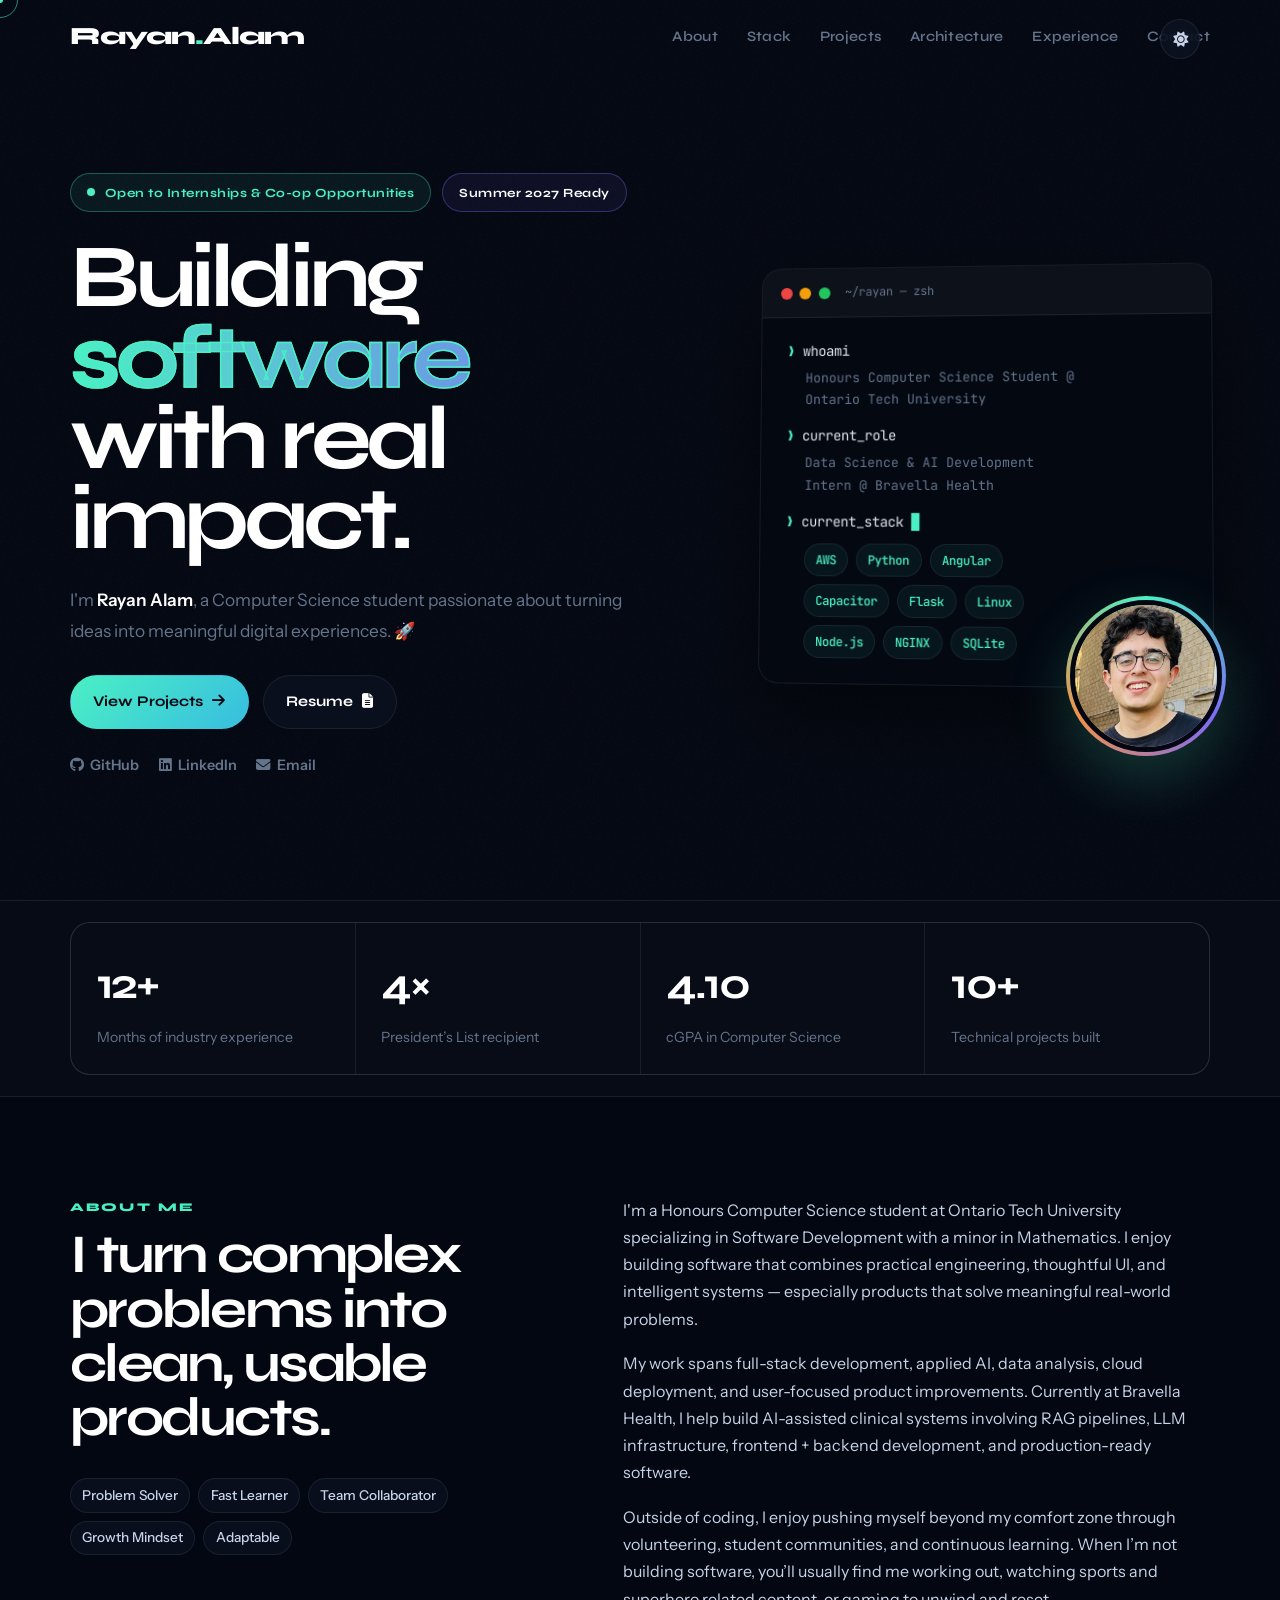
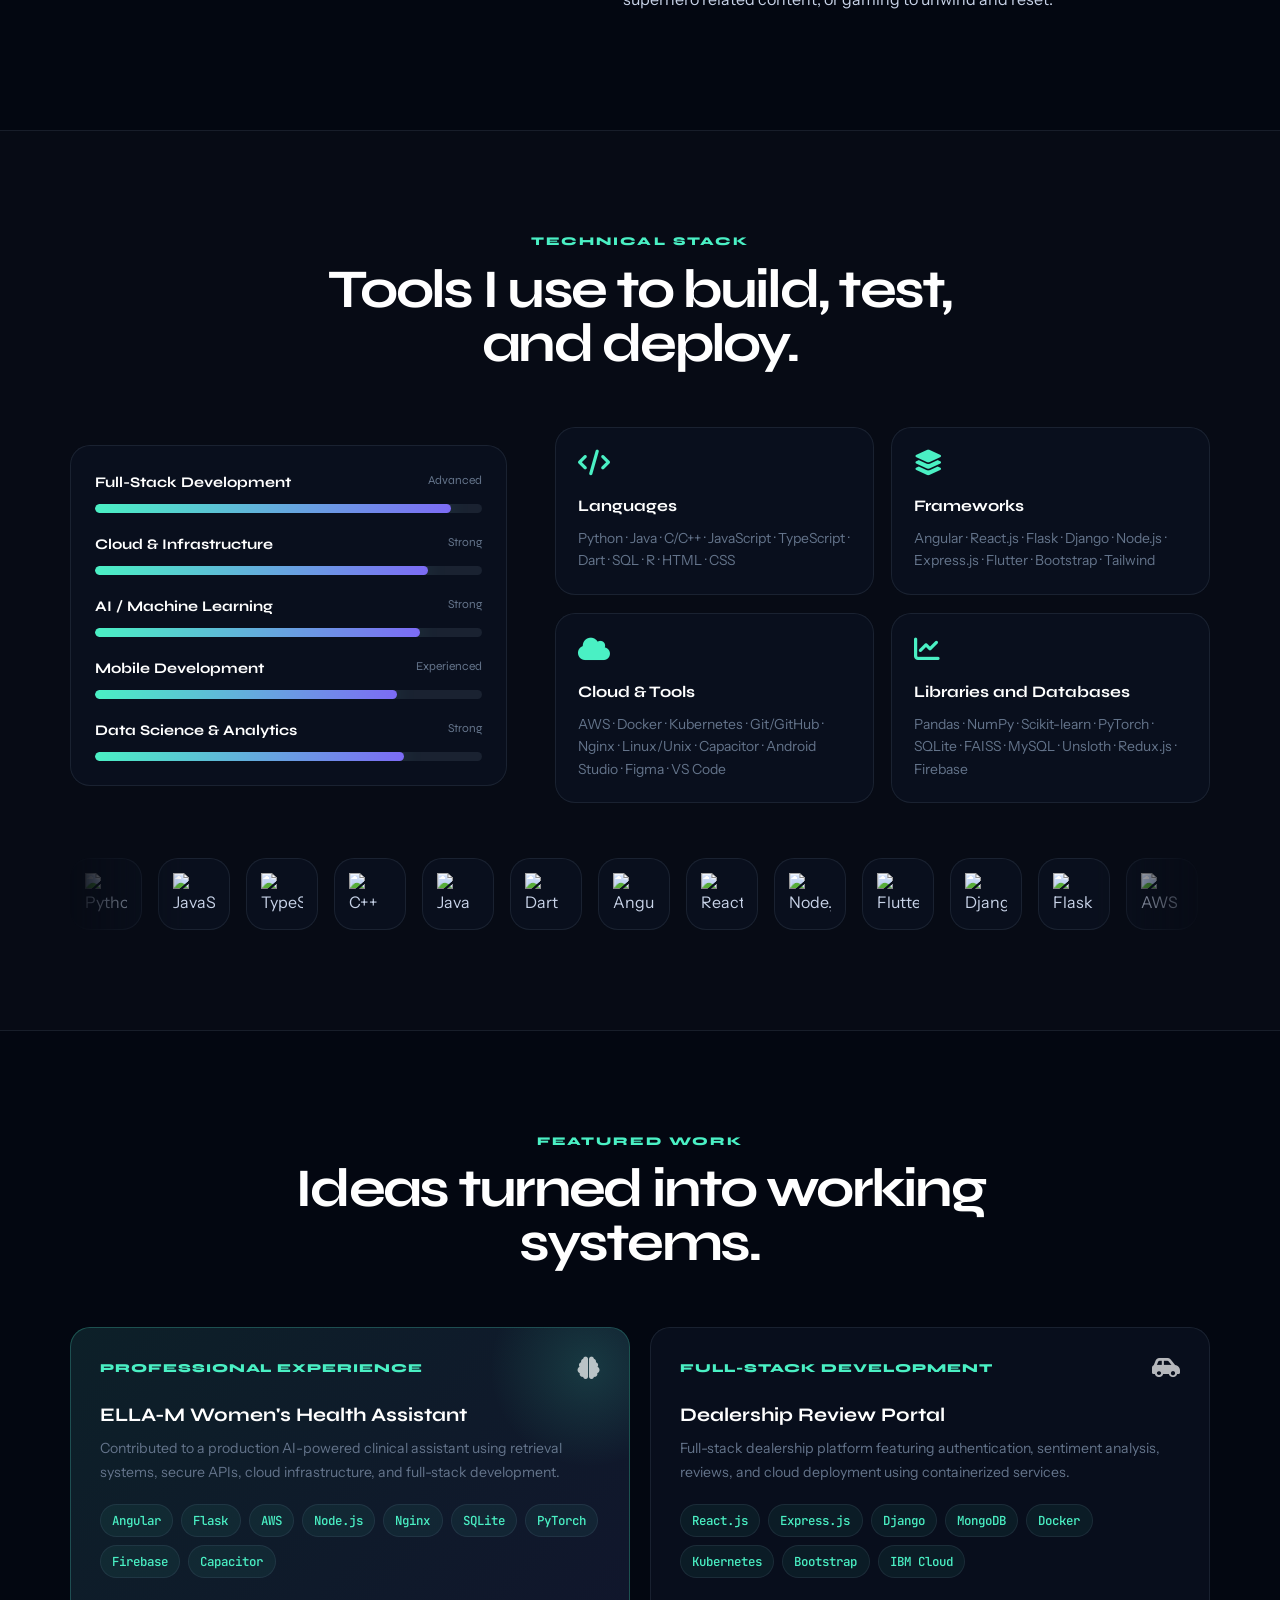
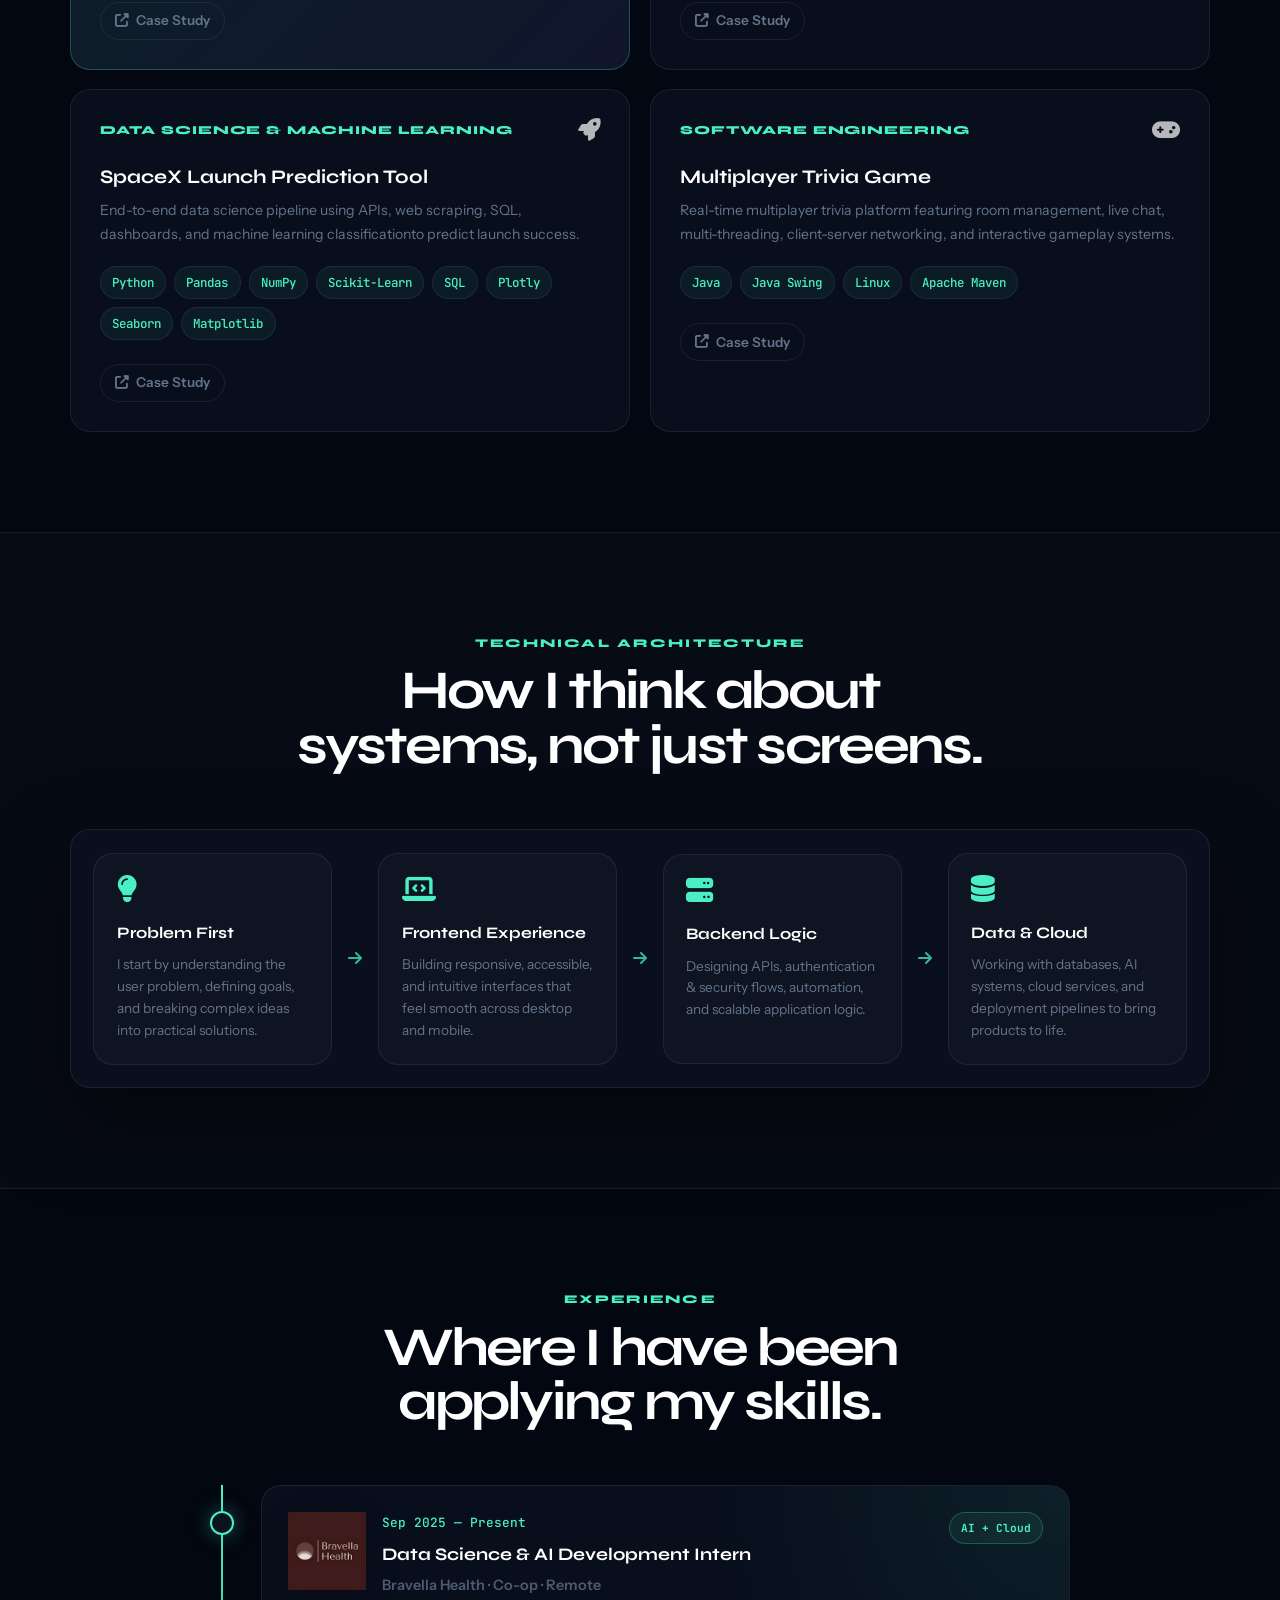
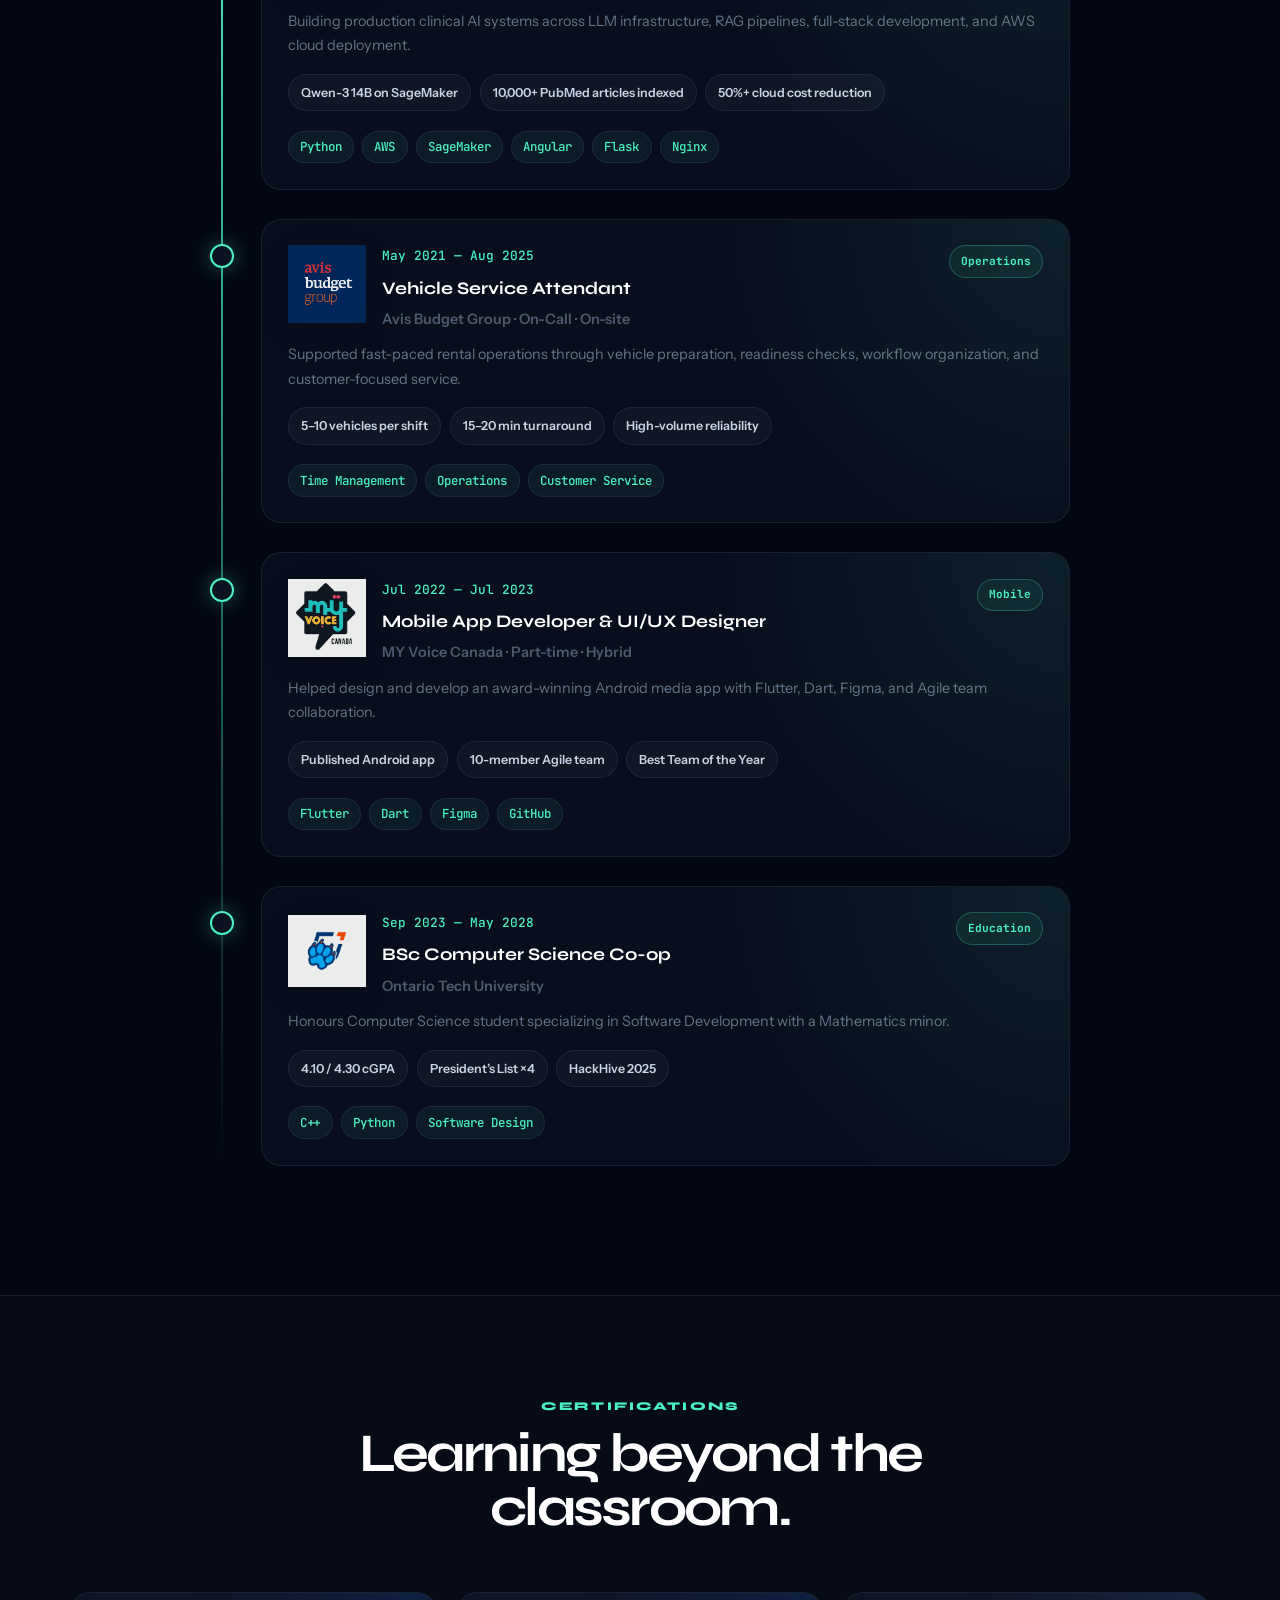
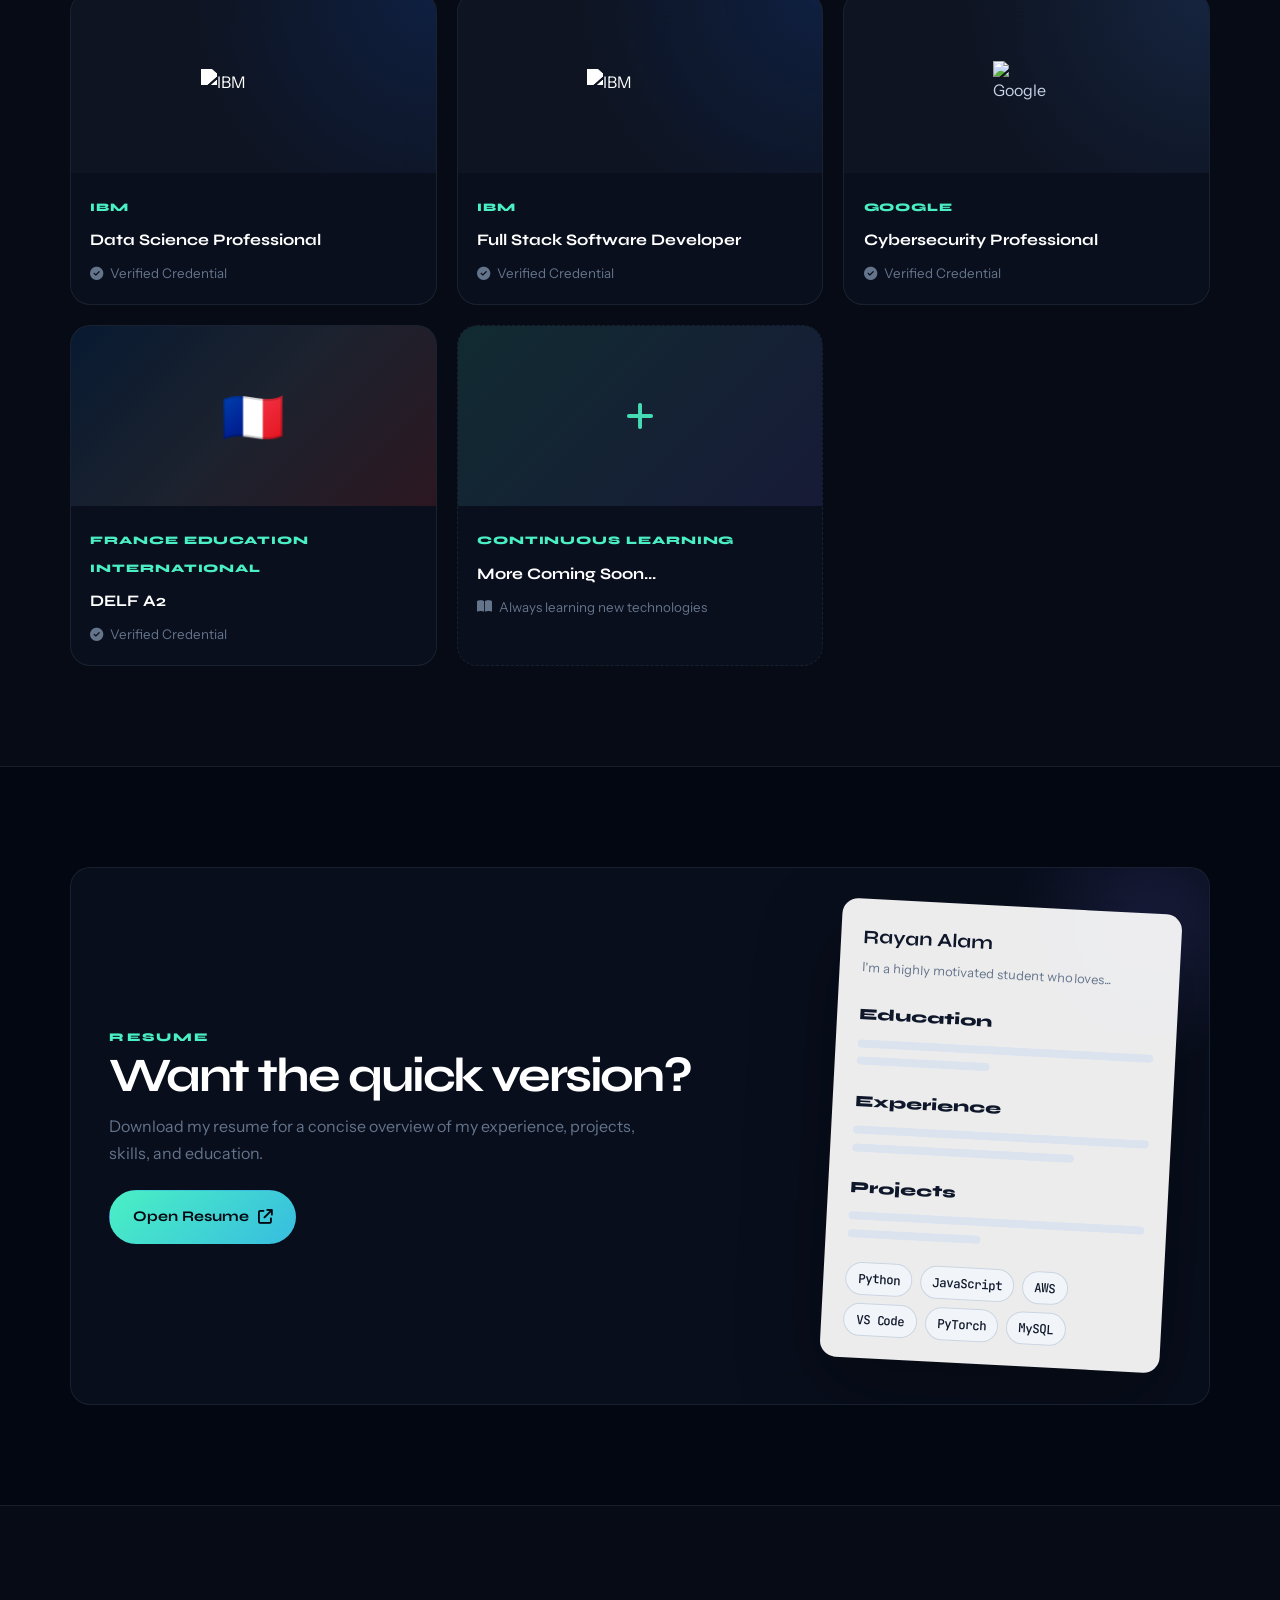
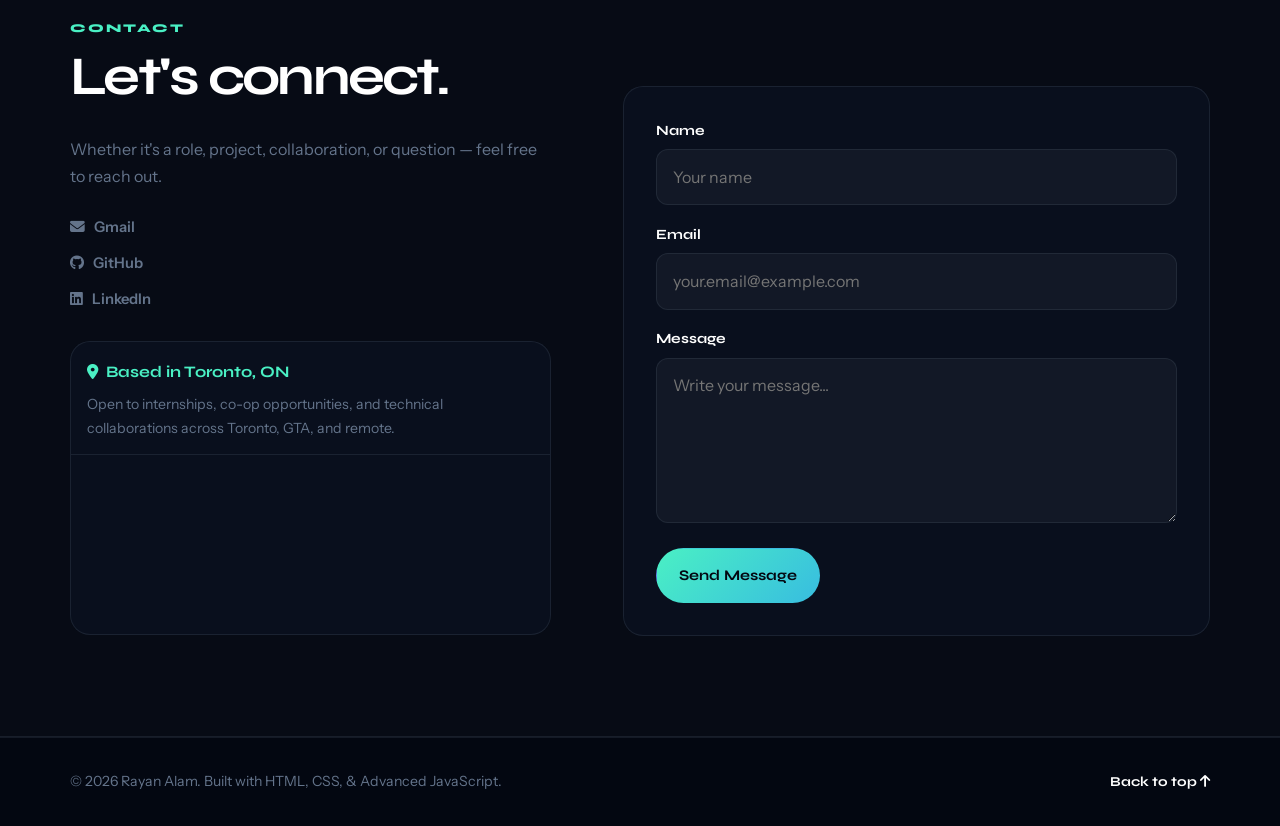
==== index.html @ f18af878 "Certification fix" ====
<!DOCTYPE html>
<html lang="en" data-theme="dark">
<head>
  <meta charset="UTF-8" />
  <meta name="viewport" content="width=device-width, initial-scale=1.0" />

  <title>Rayan Alam | Portfolio</title>

  <meta name="description" content="Rayan Alam is a Computer Science student and AI/Data Science intern building full-stack software, applied AI systems, and cloud-based products." />

  <link rel="icon" type="image/png" href="https://img.icons8.com/color/96/source-code.png">

  <link rel="preconnect" href="https://fonts.googleapis.com">
  <link rel="preconnect" href="https://fonts.gstatic.com" crossorigin>

  <link href="https://fonts.googleapis.com/css2?family=Syne:wght@400;600;700;800&family=JetBrains+Mono:wght@400;500;700&family=Instrument+Sans:wght@400;500;600&display=swap" rel="stylesheet">
  <link rel="stylesheet"
href="https://cdn.jsdelivr.net/gh/devicons/devicon@latest/devicon.min.css">

  <link rel="stylesheet" href="https://cdnjs.cloudflare.com/ajax/libs/font-awesome/6.5.0/css/all.min.css"/>
  <link rel="stylesheet" href="styles.css" />
</head>

<body>

  <div id="loader">
    <div class="loader-logo">Rayan<span>.</span>Alam</div>
  </div>

  <div id="scroll-progress"></div>

  <div class="cursor-dot" id="cursorDot"></div>
  <div class="cursor-ring" id="cursorRing"></div>

  <canvas id="bg-canvas"></canvas>
  <div class="noise-overlay"></div>

  <button class="theme-toggle" id="themeToggle" aria-label="Toggle theme">
    <i class="fa-solid fa-sun" id="themeIcon"></i>
  </button>

  <nav class="navbar" id="navbar">
    <div class="container nav-container">
      <a href="https://rayan-alam-uoit.github.io/" class="logo">Rayan<span>.</span>Alam</a>

      <ul class="nav-links" id="navLinks">
        <li><a href="#about" class="nav-link">About</a></li>
        <li><a href="#skills" class="nav-link">Stack</a></li>
        <li><a href="#projects" class="nav-link">Projects</a></li>
        <li><a href="#architecture" class="nav-link">Architecture</a></li>
        <li><a href="#experience" class="nav-link">Experience</a></li>
        <li><a href="#contact" class="nav-link">Contact</a></li>
      </ul>

      <button class="hamburger" id="hamburger" aria-label="Open menu">
        <span></span>
        <span></span>
        <span></span>
      </button>
    </div>
  </nav>

  <header class="hero" id="hero">
    <div class="container hero-grid">

      <div class="hero-content" data-reveal>
        <div class="availability-row">
          <div class="status-pill">
            <span class="pulse-dot"></span>
            Open to Internships & Co-op Opportunities
          </div>

          <div class="availability-pill">
            Summer 2027 Ready
          </div>
        </div>

        <h1 class="hero-headline">
  <span class="line">Building </span>
  <span class="line accent-line">software</span>
  <span class="line">with real impact.</span>
</h1>

        <p class="hero-sub">
          I'm <strong>Rayan Alam</strong>, a Computer Science student passionate about turning ideas into meaningful digital experiences. 🚀
        </p>

        <div class="hero-actions">
          <a href="#projects" class="btn btn-primary magnetic" data-magnetic>
            View Projects <i class="fa-solid fa-arrow-right"></i>
          </a>

          <a href="files\Rayan Alam Resume.pdf" target="_blank" class="btn btn-secondary magnetic" data-magnetic>
            Resume <i class="fa-solid fa-file-lines"></i>
          </a>
        </div>

        <div class="hero-socials">
          <a href="https://github.com/Rayan-Alam-UOIT" target="_blank" rel="noopener">
            <i class="fa-brands fa-github"></i> GitHub
          </a>

          <a href="https://www.linkedin.com/in/rayan-alam/" target="_blank" rel="noopener">
            <i class="fa-brands fa-linkedin"></i> LinkedIn
          </a>

          <a href="mailto:alamrayan103@gmail.com">
            <i class="fa-solid fa-envelope"></i> Email
          </a>
        </div>
      </div>

      <div class="hero-card" data-reveal data-reveal-delay="200">
        <div class="terminal-card">
          <div class="terminal-header">
            <span></span>
            <span></span>
            <span></span>
            <span class="terminal-title">~/rayan — zsh</span>
          </div>

          <div class="terminal-body">
            <div class="terminal-line">
              <span class="prompt">❯</span>
              <span class="cmd">whoami</span>
            </div>

            <p class="terminal-output">Honours Computer Science Student @ Ontario Tech University</p>

            <div class="terminal-line">
              <span class="prompt">❯</span>
              <span class="cmd">current_role</span>
            </div>

            <p class="terminal-output">Data Science & AI Development Intern @ Bravella Health</p>

            <div class="terminal-line">
              <span class="prompt">❯</span>
              <span class="cmd typed-target"></span>
              <span class="cursor-blink">█</span>
            </div>

            <div class="stack-pills" id="stackPills">
               <span>AWS</span>
              <span>Python</span>
              <span>Angular</span>
              <span>Capacitor</span>
              <span>Flask</span>
              <span>Linux</span>
               <span>Node.js</span>
              <span>NGINX</span>
              <span>SQLite</span>
            </div>
          </div>
        </div>

        <div class="profile-orbit">
          <img src="images/Rayan.jpeg" alt="Rayan Alam" />
        </div>
      </div>

    </div>
  </header>

  <section class="impact-strip" data-reveal>
    <div class="container impact-grid">

      <div class="impact-card">
      <h3>12+</h3>
      <p>Months of industry experience</p>
    </div>

       <div class="impact-card">
      <h3>4×</h3>
      <p>President’s List recipient</p>
    </div>

    <div class="impact-card">
      <h3>4.10</h3>
      <p>cGPA in Computer Science</p>
    </div>

    <div class="impact-card">
      <h3>10+</h3>
      <p>Technical projects built</p>
    </div>
    </div>
  </section>

  <section id="about" class="section">
    <div class="container two-column">
      <div data-reveal>
        <p class="eyebrow">About Me</p>

        <h2 class="section-title left">
          I turn complex problems into clean, usable products.
        </h2>

        <div class="about-tags">
  <span>Problem Solver</span>
  <span>Fast Learner</span>
  <span>Team Collaborator</span>
  <span>Growth Mindset</span>
  <span>Adaptable</span>
</div>
</div>

      <div class="about-text" data-reveal data-reveal-delay="150">
        <p> I'm a Honours Computer Science student at Ontario Tech University specializing in Software Development with a minor in Mathematics. I enjoy building software that combines practical engineering, thoughtful UI, and intelligent systems — especially products that solve meaningful real-world problems. </p>

        <p> My work spans full-stack development, applied AI, data analysis, cloud deployment, and user-focused product improvements. Currently at Bravella Health, I help build AI-assisted clinical systems involving RAG pipelines, LLM infrastructure, frontend + backend development, and production-ready software. </p>

        <p>
  Outside of coding, I enjoy pushing myself beyond my comfort zone through volunteering, student communities, and continuous learning. When I’m not building software, you’ll usually find me working out, watching sports and superhero related content, or gaming to unwind and reset.
</p>
      </div>
    </div>
  </section>

  <section id="skills" class="section dark-section">
    <div class="container">
      <p class="eyebrow center" data-reveal>Technical Stack</p>

      <h2 class="section-title" data-reveal>
        Tools I use to build, test, and deploy.
      </h2>

      <div class="skills-layout-new">
        <div class="skill-bars" data-reveal>

          <div class="skill-bar">
            <div class="skill-bar-top">
              <span>Full-Stack Development</span>
              <small>Advanced</small>
            </div>
            <div class="bar"><span style="width: 92%;"></span></div>
          </div>

          <div class="skill-bar">
            <div class="skill-bar-top">
              <span>Cloud & Infrastructure</span>
              <small>Strong</small>
            </div>
            <div class="bar"><span style="width: 86%;"></span></div>
          </div>

          <div class="skill-bar">
            <div class="skill-bar-top">
              <span>AI / Machine Learning</span>
              <small>Strong</small>
            </div>
            <div class="bar"><span style="width: 84%;"></span></div>
          </div>

          <div class="skill-bar"> <div class="skill-bar-top"> <span>Mobile Development</span> <small>Experienced</small> </div> <div class="bar"><span style="width: 78%;"></span></div> </div>

          <div class="skill-bar"> <div class="skill-bar-top"> <span>Data Science & Analytics</span> <small>Strong</small> </div> <div class="bar"><span style="width: 80%;"></span></div> </div>
        </div>

        <div class="skills-cards" data-reveal data-reveal-delay="100">
          <div class="skill-card" data-tilt>
            <i class="fa-solid fa-code"></i>
            <h3>Languages</h3>
            <p>Python · Java · C/C++ · JavaScript · TypeScript · Dart · SQL · R · HTML · CSS</p>
          </div>

          <div class="skill-card" data-tilt>
            <i class="fa-solid fa-layer-group"></i>
            <h3>Frameworks</h3>
            <p>Angular · React.js · Flask · Django · Node.js · Express.js · Flutter · Bootstrap · Tailwind</p>
          </div>

          <div class="skill-card" data-tilt>
            <i class="fa-solid fa-cloud"></i>
            <h3>Cloud & Tools</h3>
            <p>AWS · Docker · Kubernetes · Git/GitHub · Nginx · Linux/Unix · Capacitor · Android Studio · Figma · VS Code</p>
          </div>

          <div class="skill-card" data-tilt>
            <i class="fa-solid fa-chart-line"></i>
            <h3>Libraries and Databases</h3>
            <p>Pandas · NumPy · Scikit-learn · PyTorch · SQLite · FAISS · MySQL · Unsloth · Redux.js · Firebase</p>
          </div>
        </div>
      </div>

     <div class="logo-marquee" data-reveal>
  <div class="logo-track">

    <!-- Set 1 -->
    <div class="logo-item"><img src="https://skillicons.dev/icons?i=python" alt="Python"></div>
    <div class="logo-item"><img src="https://skillicons.dev/icons?i=javascript" alt="JavaScript"></div>
    <div class="logo-item"><img src="https://skillicons.dev/icons?i=typescript" alt="TypeScript"></div>
    <div class="logo-item"><img src="https://skillicons.dev/icons?i=cpp" alt="C++"></div>
    <div class="logo-item"><img src="https://skillicons.dev/icons?i=java" alt="Java"></div>
    <div class="logo-item"><img src="https://skillicons.dev/icons?i=dart" alt="Dart"></div>

    <div class="logo-item"><img src="https://skillicons.dev/icons?i=angular" alt="Angular"></div>
    <div class="logo-item"><img src="https://skillicons.dev/icons?i=react" alt="React"></div>
    <div class="logo-item"><img src="https://skillicons.dev/icons?i=nodejs" alt="Node.js"></div>
    <div class="logo-item"><img src="https://skillicons.dev/icons?i=flutter" alt="Flutter"></div>
    <div class="logo-item"><img src="https://skillicons.dev/icons?i=django" alt="Django"></div>
    <div class="logo-item"><img src="https://skillicons.dev/icons?i=flask" alt="Flask"></div>

    <div class="logo-item"><img src="https://skillicons.dev/icons?i=aws" alt="AWS"></div>
    <div class="logo-item"><img src="https://skillicons.dev/icons?i=docker" alt="Docker"></div>
    <div class="logo-item"><img src="https://skillicons.dev/icons?i=kubernetes" alt="Kubernetes"></div>
    <div class="logo-item"><img src="https://skillicons.dev/icons?i=linux" alt="Linux"></div>
    <div class="logo-item"><img src="https://skillicons.dev/icons?i=nginx" alt="Nginx"></div>
    <div class="logo-item"><img src="https://skillicons.dev/icons?i=git" alt="Git"></div>

    <div class="logo-item"><img src="https://skillicons.dev/icons?i=pytorch" alt="PyTorch"></div>
    <div class="logo-item"><img src="https://skillicons.dev/icons?i=scikitlearn" alt="Scikit Learn"></div>
    <div class="logo-item"><img src="https://raw.githubusercontent.com/LelouchFR/skill-icons/main/assets/pandas-auto.svg" alt="Pandas"></div>
    <div class="logo-item"><img src="https://raw.githubusercontent.com/LelouchFR/skill-icons/main/assets/numpy-auto.svg" alt="NumPy"></div>
    <div class="logo-item"><img src="https://skillicons.dev/icons?i=mysql" alt="MySQL"></div>
    <div class="logo-item"><img src="https://skillicons.dev/icons?i=sqlite" alt="SQLite"></div>

    <!-- Duplicate for seamless loop -->
    <div class="logo-item"><img src="https://skillicons.dev/icons?i=python" alt="Python"></div>
    <div class="logo-item"><img src="https://skillicons.dev/icons?i=javascript" alt="JavaScript"></div>
    <div class="logo-item"><img src="https://skillicons.dev/icons?i=typescript" alt="TypeScript"></div>
    <div class="logo-item"><img src="https://skillicons.dev/icons?i=cpp" alt="C++"></div>
    <div class="logo-item"><img src="https://skillicons.dev/icons?i=java" alt="Java"></div>
    <div class="logo-item"><img src="https://skillicons.dev/icons?i=dart" alt="Dart"></div>

    <div class="logo-item"><img src="https://skillicons.dev/icons?i=angular" alt="Angular"></div>
    <div class="logo-item"><img src="https://skillicons.dev/icons?i=react" alt="React"></div>
    <div class="logo-item"><img src="https://skillicons.dev/icons?i=nodejs" alt="Node.js"></div>
    <div class="logo-item"><img src="https://skillicons.dev/icons?i=flutter" alt="Flutter"></div>
    <div class="logo-item"><img src="https://skillicons.dev/icons?i=django" alt="Django"></div>
    <div class="logo-item"><img src="https://skillicons.dev/icons?i=flask" alt="Flask"></div>

    <div class="logo-item"><img src="https://skillicons.dev/icons?i=aws" alt="AWS"></div>
    <div class="logo-item"><img src="https://skillicons.dev/icons?i=docker" alt="Docker"></div>
    <div class="logo-item"><img src="https://skillicons.dev/icons?i=kubernetes" alt="Kubernetes"></div>
    <div class="logo-item"><img src="https://skillicons.dev/icons?i=linux" alt="Linux"></div>
    <div class="logo-item"><img src="https://skillicons.dev/icons?i=nginx" alt="Nginx"></div>
    <div class="logo-item"><img src="https://skillicons.dev/icons?i=git" alt="Git"></div>

    <div class="logo-item"><img src="https://skillicons.dev/icons?i=pytorch" alt="PyTorch"></div>
    <div class="logo-item"><img src="https://skillicons.dev/icons?i=scikitlearn" alt="Scikit Learn"></div>
    <div class="logo-item"><img src="https://raw.githubusercontent.com/LelouchFR/skill-icons/main/assets/pandas-auto.svg" alt="Pandas"></div>
    <div class="logo-item"><img src="https://raw.githubusercontent.com/LelouchFR/skill-icons/main/assets/numpy-auto.svg" alt="NumPy"></div>
    <div class="logo-item"><img src="https://skillicons.dev/icons?i=mysql" alt="MySQL"></div>
    <div class="logo-item"><img src="https://skillicons.dev/icons?i=sqlite" alt="SQLite"></div>

  </div>
</div>
    </div>
  </section>

  <section id="projects" class="section">
    <div class="container">
      <p class="eyebrow center" data-reveal>Featured Work</p>

      <h2 class="section-title" data-reveal>
        Ideas turned into working systems.
      </h2>

      <div class="projects-grid">

        <article class="project-card featured" data-tilt data-reveal>
          <div class="project-glow"></div>

          <div class="project-top">
            <span class="project-label">Professional Experience</span>
            <i class="fa-solid fa-brain"></i>
          </div>

          <h3>ELLA-M Women's Health Assistant</h3>

          <p>
            Contributed to a production AI-powered clinical assistant using retrieval systems, secure APIs, cloud infrastructure, and full-stack development.
          </p>

          <div class="tech-list">
            <span>Angular</span>
            <span>Flask</span>
            <span>AWS</span>
            <span>Node.js</span>
            <span>Nginx</span>
            <span>SQLite</span>
            <span>PyTorch</span>
            <span>Firebase</span>
            <span>Capacitor</span>
          </div>

          <div class="project-links">
            <button class="proj-link open-modal" data-modal="ellaModal">
              <i class="fa-solid fa-up-right-from-square"></i> Case Study
            </button>
          </div>
        </article>

        <!-- DEALERSHIP --> <article class="project-card" data-tilt data-reveal data-reveal-delay="100"> <div class="project-top"> <span class="project-label">Full-Stack Development</span> <i class="fa-solid fa-car-side"></i> </div> <h3>Dealership Review Portal</h3> <p> Full-stack dealership platform featuring authentication, sentiment analysis, reviews, and cloud deployment using containerized services. </p> <div class="tech-list"> <span>React.js</span> <span>Express.js</span> <span>Django</span> <span>MongoDB</span> <span>Docker</span> <span>Kubernetes</span> <span>Bootstrap</span> <span>IBM Cloud</span></div> <div class="project-links"> <button class="proj-link open-modal" data-modal="dealershipModal"> <i class="fa-solid fa-up-right-from-square"></i> Case Study </button> </div> </article>

        <!-- SPACEX --> <article class="project-card" data-tilt data-reveal data-reveal-delay="150"> <div class="project-top"> <span class="project-label">Data Science & Machine Learning</span> <i class="fa-solid fa-rocket"></i> </div> <h3>SpaceX Launch Prediction Tool</h3> <p> End-to-end data science pipeline using APIs, web scraping, SQL, dashboards, and machine learning classificationto predict launch success. </p> <div class="tech-list"> <span>Python</span> <span>Pandas</span> <span>NumPy</span>  <span>Scikit-Learn</span> <span>SQL</span> <span>Plotly</span> <span>Seaborn</span> <span>Matplotlib</span> </div> <div class="project-links"> <button class="proj-link open-modal" data-modal="spacexModal"> <i class="fa-solid fa-up-right-from-square"></i> Case Study </button> </div> </article>

        <!-- TRIVIA --> <article class="project-card" data-tilt data-reveal data-reveal-delay="200"> <div class="project-top"> <span class="project-label">Software Engineering</span> <i class="fa-solid fa-gamepad"></i> </div> <h3>Multiplayer Trivia Game</h3> <p> Real-time multiplayer trivia platform featuring room management, live chat, multi-threading, client-server networking, and interactive gameplay systems. </p> <div class="tech-list"> <span>Java</span> <span>Java Swing</span> <span>Linux</span> <span>Apache Maven</span> </div> <div class="project-links"> <button class="proj-link open-modal" data-modal="triviaModal"> <i class="fa-solid fa-up-right-from-square"></i> Case Study </button> </div> </article>

      </div>
    </div>
  </section>

  <section id="architecture" class="section dark-section">
    <div class="container">
      <p class="eyebrow center" data-reveal>Technical Architecture</p>

      <h2 class="section-title" data-reveal>
        How I think about systems, not just screens.
      </h2>

      <div class="architecture-card" data-reveal>
        <div class="architecture-flow">
          <div class="arch-node">
          <i class="fa-solid fa-lightbulb"></i>
          <h3>Problem First</h3>
          <p>
            I start by understanding the user problem, defining goals,
            and breaking complex ideas into practical solutions.
          </p>
        </div>

        <div class="arch-arrow">
          <i class="fa-solid fa-arrow-right"></i>
        </div>

        <div class="arch-node">
          <i class="fa-solid fa-laptop-code"></i>
          <h3>Frontend Experience</h3>
          <p>
            Building responsive, accessible, and intuitive interfaces
            that feel smooth across desktop and mobile.
          </p>
        </div>

        <div class="arch-arrow">
          <i class="fa-solid fa-arrow-right"></i>
        </div>

        <div class="arch-node">
          <i class="fa-solid fa-server"></i>
          <h3>Backend Logic</h3>
          <p>
            Designing APIs, authentication & security flows, automation,
            and scalable application logic.
          </p>
        </div>

        <div class="arch-arrow">
          <i class="fa-solid fa-arrow-right"></i>
        </div>

        <div class="arch-node">
          <i class="fa-solid fa-database"></i>
          <h3>Data & Cloud</h3>
          <p>
            Working with databases, AI systems, cloud services,
            and deployment pipelines to bring products to life.
          </p>
        </div>
        </div>
      </div>
    </div>
  </section>

  <section id="experience" class="section">
  <div class="container">
    <p class="eyebrow center" data-reveal>Experience</p>

    <h2 class="section-title" data-reveal>
      Where I have been applying my skills.
    </h2>

    <div class="timeline">

      <div class="timeline-item" data-reveal>
        <div class="timeline-dot"></div>

        <div class="timeline-content experience-card">
          <div class="experience-top">

  <div class="experience-heading">

  <img src="images/Bravella.jpg"
       alt="Bravella Health"
       class="experience-logo">

  <div>
    <span class="timeline-date">
      Sep 2025 — Present
    </span>

    <h3>
      Data Science & AI Development Intern
    </h3>

    <p class="timeline-company">
      Bravella Health · Co-op · Remote
    </p>
  </div>

</div>

  <span class="experience-badge">
    AI + Cloud
  </span>

</div>

          <p>
            Building production clinical AI systems across LLM infrastructure,
            RAG pipelines, full-stack development, and AWS cloud deployment.
          </p>

          <div class="impact-points">
            <span>Qwen-3 14B on SageMaker</span>
            <span>10,000+ PubMed articles indexed</span>
            <span>50%+ cloud cost reduction</span>
          </div>

          <div class="tech-list">
            <span>Python</span>
            <span>AWS</span>
            <span>SageMaker</span>
            <span>Angular</span>
            <span>Flask</span>
            <span>Nginx</span>
          </div>
        </div>
      </div>

      <!-- AVIS -->
<div class="timeline-item" data-reveal data-reveal-delay="100">
  <div class="timeline-dot"></div>

  <div class="timeline-content experience-card">
    <div class="experience-top">

      <div class="experience-heading">

        <img src="images\Avis-Budget-Group.png"
             alt="Avis Budget Group"
             class="experience-logo">

        <div>
          <span class="timeline-date">
            May 2021 — Aug 2025
          </span>

          <h3>
            Vehicle Service Attendant
          </h3>

          <p class="timeline-company">
            Avis Budget Group · On-Call · On-site
          </p>
        </div>

      </div>

      <span class="experience-badge">
        Operations
      </span>

    </div>

    <p>
      Supported fast-paced rental operations through vehicle preparation,
      readiness checks, workflow organization, and customer-focused service.
    </p>

    <div class="impact-points">
      <span>5–10 vehicles per shift</span>
      <span>15–20 min turnaround</span>
      <span>High-volume reliability</span>
    </div>

    <div class="tech-list">
      <span>Time Management</span>
      <span>Operations</span>
      <span>Customer Service</span>
    </div>
  </div>
</div>


<!-- MY VOICE -->
<div class="timeline-item" data-reveal data-reveal-delay="150">
  <div class="timeline-dot"></div>

  <div class="timeline-content experience-card">
    <div class="experience-top">

      <div class="experience-heading">

        <img src="images/MY Voice Canada.png"
             alt="MY Voice Canada"
             class="experience-logo">

        <div>
          <span class="timeline-date">
            Jul 2022 — Jul 2023
          </span>

          <h3>
            Mobile App Developer & UI/UX Designer
          </h3>

          <p class="timeline-company">
            MY Voice Canada · Part-time · Hybrid
          </p>
        </div>

      </div>

      <span class="experience-badge">
        Mobile
      </span>

    </div>

    <p>
      Helped design and develop an award-winning Android media app with
      Flutter, Dart, Figma, and Agile team collaboration.
    </p>

    <div class="impact-points">
      <span>Published Android app</span>
      <span>10-member Agile team</span>
      <span>Best Team of the Year</span>
    </div>

    <div class="tech-list">
      <span>Flutter</span>
      <span>Dart</span>
      <span>Figma</span>
      <span>GitHub</span>
    </div>
  </div>
</div>


<!-- ONTARIO TECH -->
<div class="timeline-item" data-reveal data-reveal-delay="200">
  <div class="timeline-dot"></div>

  <div class="timeline-content experience-card">
    <div class="experience-top">

      <div class="experience-heading">

        <img src="images/Ontario Tech.jpg"
             alt="Ontario Tech University"
             class="experience-logo">

        <div>
          <span class="timeline-date">
            Sep 2023 — May 2028
          </span>

          <h3>
            BSc Computer Science Co-op
          </h3>

          <p class="timeline-company">
            Ontario Tech University
          </p>
        </div>

      </div>

      <span class="experience-badge">
        Education
      </span>

    </div>

    <p>
      Honours Computer Science student specializing in Software Development
      with a Mathematics minor.
    </p>

    <div class="impact-points">
      <span>4.10 / 4.30 cGPA</span>
      <span>President’s List ×4</span>
      <span>HackHive 2025</span>
    </div>

    <div class="tech-list">
      <span>C++</span>
      <span>Python</span>
      <span>Software Design</span>
    </div>
  </div>
</div>

    </div>
  </div>
</section>

<section id="certifications" class="section dark-section">
  <div class="container">

    <p class="eyebrow center" data-reveal>
      Certifications
    </p>

    <h2 class="section-title" data-reveal>
      Learning beyond the classroom.
    </h2>

    <div class="cert-grid">

      <!-- IBM Data Science -->
      <a href="files/IBM Data Science.pdf"
         target="_blank"
         class="cert-card"
         data-tilt
         data-reveal>

        <div class="cert-image ibm-bg">
  <img src="https://upload.wikimedia.org/wikipedia/commons/5/51/IBM_logo.svg"
     alt="IBM"
     class="ibm-logo" />
</div>
        <div class="cert-content">
          <span class="cert-provider">IBM</span>
          <h3>Data Science Professional</h3>

          <small>
            <i class="fa-solid fa-circle-check"></i>
            Verified Credential
          </small>
        </div>
      </a>

      <!-- IBM Full Stack -->
      <a href="files/IBM Full Stack.pdf"
         target="_blank"
         class="cert-card"
         data-tilt
         data-reveal
         data-reveal-delay="100">

        <div class="cert-image ibm-bg">
  <img src="https://upload.wikimedia.org/wikipedia/commons/5/51/IBM_logo.svg"
     alt="IBM"
     class="ibm-logo" />
</div>

        <div class="cert-content">
          <span class="cert-provider">IBM</span>
          <h3>Full Stack Software Developer</h3>

          <small>
            <i class="fa-solid fa-circle-check"></i>
            Verified Credential
          </small>
        </div>
      </a>

      <!-- Google Cybersecurity -->
      <a href="files/Google Cybersecurity.pdf"
         target="_blank"
         class="cert-card"
         data-tilt
         data-reveal
         data-reveal-delay="150">

        <div class="cert-image google-bg">
  <img
  src="https://upload.wikimedia.org/wikipedia/commons/c/c1/Google_%22G%22_logo.svg"
  alt="Google"
  class="google-logo"
/>
</div>

        <div class="cert-content">
          <span class="cert-provider">Google</span>
          <h3>Cybersecurity Professional</h3>

          <small>
            <i class="fa-solid fa-circle-check"></i>
            Verified Credential
          </small>
        </div>
      </a>

      <!-- DELF A2 -->
      <a href="files/DELF A2.pdf"
         target="_blank"
         class="cert-card"
         data-tilt
         data-reveal
         data-reveal-delay="150">

        <div class="cert-image france-bg">
  <span class="flag-icon">🇫🇷</span>
</div>
        <div class="cert-content">
          <span class="cert-provider">France Education International</span>
          <h3>DELF A2</h3>

          <small>
            <i class="fa-solid fa-circle-check"></i>
            Verified Credential
          </small>
        </div>
      </a>

      <!-- MORE COMING -->
<div class="cert-card cert-coming"
     data-tilt
     data-reveal
     data-reveal-delay="200">

  <div class="cert-image coming-bg">
    <i class="fa-solid fa-plus"></i>
  </div>

  <div class="cert-content">
    <span class="cert-provider">
      Continuous Learning
    </span>

    <h3>More Coming Soon...</h3>

    <small>
      <i class="fa-solid fa-book-open"></i>
      Always learning new technologies
    </small>
  </div>
</div>


    </div>
  </div>
</section>
  <section class="section resume-section">
    <div class="container" data-reveal>
      <div class="resume-preview-card">
        <div class="resume-preview-left">
          <p class="eyebrow">Resume</p>

          <h2>Want the quick version?</h2>

          <p>
            Download my resume for a concise overview of my experience,
            projects, skills, and education.
          </p>

          <a href="files\Rayan Alam Resume.pdf" target="_blank" class="btn btn-primary magnetic" data-magnetic>
            Open Resume
            <i class="fa-solid fa-arrow-up-right-from-square"></i>
          </a>
        </div>

        <div class="resume-paper">
          <div class="resume-paper-header">
            <strong>Rayan Alam</strong>
            <span>I'm a highly motivated student who loves...</span>
          </div>

           <div class="resume-mini-section">
            <span>Education</span>
            <div class="resume-line wide"></div>
            <div class="resume-line short"></div>
          </div>

          <div class="resume-mini-section">
            <span>Experience</span>
            <div class="resume-line wide"></div>
            <div class="resume-line"></div>
          </div>

          <div class="resume-mini-section">
            <span>Projects</span>
            <div class="resume-line wide"></div>
            <div class="resume-line short"></div>
          </div>

          <div class="resume-mini-tags">
            <span>Python</span>
            <span>JavaScript</span>
            <span>AWS</span>
            <span>VS Code</span>
            <span>PyTorch</span>
            <span>MySQL</span>
          </div>
        </div>
      </div>
    </div>
  </section>

  <section id="contact" class="section contact-section dark-section">
    <div class="container two-column">
      <div data-reveal>
        <p class="eyebrow">Contact</p>

        <h2 class="section-title left">
          Let's connect.
        </h2>

        <p>
          Whether it's a role, project, collaboration, or question — feel free to reach out.
        </p>

        <div class="contact-links">
          <a href="mailto:alamrayan103@gmail.com">
            <i class="fa-solid fa-envelope"></i> Gmail
          </a>

          <a href="https://github.com/Rayan-Alam-UOIT" target="_blank" rel="noopener">
            <i class="fa-brands fa-github"></i> GitHub
          </a>

          <a href="https://www.linkedin.com/in/rayan-alam/" target="_blank" rel="noopener">
            <i class="fa-brands fa-linkedin"></i> LinkedIn
          </a>
        </div>

        <div class="location-card">
  <div class="location-text">
    <span class="location-label">
      <i class="fa-solid fa-location-dot"></i>
      Based in Toronto, ON
    </span>

    <p>
      Open to internships, co-op opportunities, and technical collaborations
      across Toronto, GTA, and remote.
    </p>
  </div>

  <div class="map-preview">
    <iframe
      src="https://maps.google.com/maps?q=Toronto,Ontario&t=&z=10&ie=UTF8&iwloc=&output=embed"
      loading="lazy"
      allowfullscreen>
    </iframe>
  </div>
</div>
      </div>

      <form
  id="contactForm"
  class="contact-form"
  action="https://formsubmit.co/cacc296b5bf091bcb5a3e3b8840053b7"
  method="POST"
  data-reveal
  data-reveal-delay="150"
>
 <input type="hidden" name="_subject" value="New Portfolio Contact Form Submission">
  <input type="hidden" name="_captcha" value="false">
  <input type="hidden" name="_next" value="https://rayan-alam-uoit.github.io/thank-you.html">
        <div class="form-group">
          <label for="name">Name</label>
          <input id="name" name="name" type="text" placeholder="Your name" required />
          <small></small>
        </div>

        <div class="form-group">
          <label for="email">Email</label>
          <input id="email" name="email" type="email" placeholder="your.email@example.com" required />
          <small></small>
        </div>

        <div class="form-group">
          <label for="message">Message</label>
          <textarea id="message" name="message" rows="5" placeholder="Write your message..." required></textarea>
          <small></small>
        </div>

        <button id="submitBtn" type="submit" class="btn btn-primary magnetic" data-magnetic>
          <span class="submit-text">Send Message</span>
          <span class="spinner hidden"></span>
        </button>
      </form>
    </div>
  </section>

  <footer class="footer">
    <div class="container footer-content">
      <p>© 2026 Rayan Alam. Built with HTML, CSS, & Advanced JavaScript.</p>

      <a href="#" class="back-top">
        Back to top <i class="fa-solid fa-arrow-up"></i>
      </a>
    </div>
  </footer>

  <!-- ELLA-M MODAL --> <div class="modal" id="ellaModal" aria-hidden="true"> <div class="modal-backdrop close-modal"></div> <div class="modal-content"> <button class="modal-close close-modal" aria-label="Close modal"> <i class="fa-solid fa-xmark"></i> </button> <p class="eyebrow">Case Study</p> <h2>ELLA-M Clinical AI Platform</h2> <div class="modal-grid"> <div> <h3>Problem</h3> <p> Clinicians needed faster access to evidence-backed medical information while keeping responses reliable, cited, and easy to understand. </p> </div> <div> <h3>Solution</h3> <p> Contributed to a production AI platform using retrieval systems, cloud-hosted LLM infrastructure, secure APIs, and full-stack web/mobile workflows. </p> </div> <div> <h3>My Role</h3> <p> Worked across frontend and backend development, cloud workflows, authentication, infrastructure improvements, security updates, and production troubleshooting. </p> </div> <div> <h3>Impact</h3> <p> Helped improve usability, reliability, and scalability for a clinician-facing platform supporting real-world healthcare workflows. </p> </div> </div> <div class="tech-list">
            <span>Angular</span>
            <span>Flask</span>
            <span>AWS</span>
            <span>Node.js</span>
            <span>Nginx</span>
            <span>SQLite</span>
            <span>PyTorch</span>
            <span>Firebase</span>
            <span>Capacitor</span>
          </div></div> </div>

 <!-- DEALERSHIP MODAL --> <div class="modal" id="dealershipModal" aria-hidden="true"> <div class="modal-backdrop close-modal"></div> <div class="modal-content"> <button class="modal-close close-modal" aria-label="Close modal"> <i class="fa-solid fa-xmark"></i> </button> <p class="eyebrow">Case Study</p> <h2>Dealership Review Portal</h2> <div class="modal-grid"> <div> <h3>Problem</h3> <p> Build a platform where users could browse dealerships, explore reviews, and share experiences in a centralized system. </p> </div> <div> <h3>Solution</h3> <p> Developed a full-stack web application with authentication, dealership filtering, sentiment analysis, and cloud deployment using containerized services. </p> </div> <div> <h3>My Role</h3> <p> Built and integrated frontend and backend functionality, worked with databases, deployment tooling, and cloud-based service integration. </p> </div> <div> <h3>Impact</h3> <p> Strengthened my experience with production-style architecture, scalable deployment, and modern full-stack workflows. </p> </div> </div> <div class="tech-list"> <span>React.js</span> <span>Express.js</span> <span>Django</span> <span>MongoDB</span> <span>Docker</span> <span>Kubernetes</span> <span>Bootstrap</span> <span>IBM Cloud</span></div>  </div> </div> </div>

  <!-- SPACEX MODAL --> <div class="modal" id="spacexModal" aria-hidden="true"> <div class="modal-backdrop close-modal"></div> <div class="modal-content"> <button class="modal-close close-modal" aria-label="Close modal"> <i class="fa-solid fa-xmark"></i> </button> <p class="eyebrow">Case Study</p> <h2>SpaceX Launch Prediction Tool</h2> <div class="modal-grid"> <div> <h3>Problem</h3> <p> Analyze SpaceX launch history to uncover patterns and predict mission success based on launch data. </p> </div> <div> <h3>Solution</h3> <p> Built an end-to-end data science pipeline involving APIs, web scraping, SQL analysis, visual dashboards, and predictive ML models. </p> </div> <div> <h3>My Role</h3> <p> Collected and cleaned datasets, performed EDA, built visualizations, trained classification models, and evaluated prediction accuracy. </p> </div> <div> <h3>Impact</h3> <p> Achieved ~84% prediction accuracy while identifying relationships between payload mass, orbit type, and mission success. </p> </div> </div><div class="tech-list"> <span>Python</span> <span>Pandas</span> <span>NumPy</span>  <span>Scikit-Learn</span> <span>SQL</span> <span>Plotly</span> <span>Seaborn</span> <span>Matplotlib</span> </div>  </div> </div>

  <!-- TRIVIA MODAL --> <div class="modal" id="triviaModal" aria-hidden="true"> <div class="modal-backdrop close-modal"></div> <div class="modal-content"> <button class="modal-close close-modal" aria-label="Close modal"> <i class="fa-solid fa-xmark"></i> </button> <p class="eyebrow">Case Study</p> <h2>Multiplayer Trivia Game</h2> <div class="modal-grid"> <div> <h3>Problem</h3> <p> Create an engaging real-time multiplayer game where users could compete, chat, and interact across multiple trivia categories. </p> </div> <div> <h3>Solution</h3> <p> Developed a multiplayer trivia platform with room management, client-server communication, power-ups, live chat, timers, and synchronized gameplay. </p> </div> <div> <h3>My Role</h3> <p> Led interface implementation, developed settings/music systems, contributed frontend features, debugging, and team collaboration. </p> </div> <div> <h3>Impact</h3> <p> Strengthened experience in software architecture, networking concepts, collaboration, and large-team development workflows. </p> </div> </div> <div class="tech-list"> <span>Java</span> <span>Java Swing</span> <span>Linux</span> <span>Apache Maven</span> </div></div> </div>

  <script src="https://cdnjs.cloudflare.com/ajax/libs/three.js/r128/three.min.js"></script>
  <script src="script.js"></script>
</body>
</html>
---- styles.css ----
/* ==============================
   VARIABLES & RESET
   ============================== */

:root {
  --bg: #030711;
  --bg-soft: #0b1220;
  --card: rgba(11, 18, 32, 0.75);
  --card-hover: rgba(15, 25, 45, 0.9);
  --text: #c8d3e8;
  --muted: #64748b;
  --heading: #ffffff;
  --accent: #4af0c4;
  --accent-2: #7c6bf5;
  --accent-3: #f0924a;
  --border: rgba(100, 116, 139, 0.18);
  --border-hover: rgba(74, 240, 196, 0.35);
  --shadow: 0 32px 80px rgba(0, 0, 0, 0.5);
  --radius: 20px;
  --radius-sm: 12px;
  --font-display: 'Syne', sans-serif;
  --font-body: 'Instrument Sans', sans-serif;
  --font-mono: 'JetBrains Mono', monospace;
}

[data-theme="light"] {
  --bg: #f5f7fa;
  --bg-soft: #eef1f7;
  --card: rgba(255, 255, 255, 0.82);
  --card-hover: rgba(255, 255, 255, 0.96);
  --text: #374151;
  --muted: #6b7280;
  --heading: #0f172a;
  --border: rgba(0, 0, 0, 0.1);
  --border-hover: rgba(74, 240, 196, 0.5);
  --shadow: 0 32px 80px rgba(0, 0, 0, 0.12);
}

* {
  margin: 0;
  padding: 0;
  box-sizing: border-box;
}

html {
  scroll-behavior: smooth;
}

body {
  font-family: var(--font-body);
  background: var(--bg);
  color: var(--text);
  line-height: 1.7;
  overflow-x: hidden;
  transition: background 0.4s ease, color 0.4s ease;
  cursor: none;
}

body.modal-open {
  overflow: hidden;
}

a {
  text-decoration: none;
  color: inherit;
}

button {
  font: inherit;
}

img {
  max-width: 100%;
  display: block;
}

.container {
  width: min(1140px, calc(100% - 40px));
  margin: 0 auto;
}

/* ==============================
   LOADER
   ============================== */

#loader {
  position: fixed;
  inset: 0;
  z-index: 99999;
  display: grid;
  place-items: center;
  background: var(--bg);
  transition: opacity 0.45s ease, visibility 0.45s ease;
}

.loader-logo {
  font-family: var(--font-display);
  font-size: clamp(2rem, 8vw, 4rem);
  font-weight: 800;
  color: var(--heading);
  letter-spacing: -0.06em;
  animation: loaderPulse 1.1s ease-in-out infinite alternate;
}

.loader-logo span {
  color: var(--accent);
}

.hidden-loader {
  opacity: 0;
  visibility: hidden;
  pointer-events: none;
}

@keyframes loaderPulse {
  from {
    transform: scale(0.98);
    opacity: 0.65;
  }

  to {
    transform: scale(1);
    opacity: 1;
  }
}

/* ==============================
   BACKGROUND
   ============================== */

#bg-canvas {
  position: fixed;
  inset: 0;
  z-index: -3;
  opacity: 0.9;
}

.noise-overlay {
  position: fixed;
  inset: 0;
  z-index: -2;
  pointer-events: none;
  opacity: 0.035;
  background-image: url("data:image/svg+xml,%3Csvg viewBox='0 0 512 512' xmlns='http://www.w3.org/2000/svg'%3E%3Cfilter id='n'%3E%3CfeTurbulence type='fractalNoise' baseFrequency='0.85' numOctaves='4' stitchTiles='stitch'/%3E%3C/filter%3E%3Crect width='100%25' height='100%25' filter='url(%23n)' opacity='1'/%3E%3C/svg%3E");
  background-size: 200px 200px;
}

/* ==============================
   CUSTOM CURSOR
   ============================== */

.cursor-dot {
  position: fixed;
  width: 6px;
  height: 6px;
  background: var(--accent);
  border-radius: 50%;
  pointer-events: none;
  z-index: 9999;
  transform: translate(-50%, -50%);
  transition: transform 0.08s ease, opacity 0.2s;
}

.cursor-ring {
  position: fixed;
  width: 36px;
  height: 36px;
  border: 1.5px solid rgba(74, 240, 196, 0.55);
  border-radius: 50%;
  pointer-events: none;
  z-index: 9998;
  transform: translate(-50%, -50%);
  transition: transform 0.18s ease, width 0.2s ease, height 0.2s ease, opacity 0.2s;
}

body:has(a:hover) .cursor-ring,
body:has(button:hover) .cursor-ring {
  width: 52px;
  height: 52px;
  border-color: var(--accent);
}

/* ==============================
   SCROLL PROGRESS
   ============================== */

#scroll-progress {
  position: fixed;
  top: 0;
  left: 0;
  height: 2px;
  width: 0%;
  background: linear-gradient(90deg, var(--accent), var(--accent-2));
  z-index: 1000;
  transition: width 0.05s linear;
}

/* ==============================
   THEME TOGGLE
   ============================== */

.theme-toggle {
  position: fixed;
  top: 1.2rem;
  right: 5rem;
  z-index: 200;
  width: 40px;
  height: 40px;
  border: 1px solid var(--border);
  background: var(--card);
  border-radius: 50%;
  backdrop-filter: blur(12px);
  cursor: none;
  color: var(--text);
  font-size: 0.95rem;
  display: flex;
  align-items: center;
  justify-content: center;
  transition: border-color 0.3s, transform 0.2s;
}

.theme-toggle:hover {
  border-color: var(--accent);
  transform: rotate(20deg);
}

/* ==============================
   NAVBAR
   ============================== */

.navbar {
  position: fixed;
  top: 0;
  width: 100%;
  z-index: 100;
  transition: 0.3s ease;
  border-bottom: 1px solid transparent;
}

.navbar.scrolled {
  background: rgba(3, 7, 17, 0.8);
  backdrop-filter: blur(20px);
  border-bottom: 1px solid var(--border);
}

[data-theme="light"] .navbar.scrolled {
  background: rgba(245, 247, 250, 0.85);
}

.nav-container {
  height: 72px;
  display: flex;
  align-items: center;
  justify-content: space-between;
}

.logo {
  font-family: var(--font-display);
  font-size: 1.55rem;
  font-weight: 800;
  color: var(--heading);
  letter-spacing: -0.04em;
  position: relative;
}

.logo::after {
  content: '';
  position: absolute;
  bottom: -3px;
  left: 0;
  width: 0;
  height: 1.5px;
  background: linear-gradient(90deg, var(--accent), var(--accent-2));
  transition: width 0.25s ease;
}

.logo:hover::after {
  width: 100%;
}

.logo span {
  color: var(--accent);
}

.nav-links {
  display: flex;
  align-items: center;
  gap: 1.8rem;
  list-style: none;
}

.nav-link {
  font-family: var(--font-display);
  color: var(--muted);
  font-weight: 600;
  font-size: 0.9rem;
  letter-spacing: 0.02em;
  transition: color 0.2s;
  position: relative;
}

.nav-link::after {
  content: '';
  position: absolute;
  bottom: -3px;
  left: 0;
  width: 0;
  height: 1.5px;
  background: var(--accent);
  transition: width 0.25s ease;
}

.nav-link:hover,
.nav-link.active {
  color: var(--heading);
}

.nav-link:hover::after,
.nav-link.active::after {
  width: 100%;
}

.hamburger {
  display: none;
  width: 40px;
  height: 40px;
  border: 1px solid var(--border);
  background: var(--card);
  border-radius: var(--radius-sm);
  cursor: none;
}

.hamburger span {
  display: block;
  width: 18px;
  height: 1.5px;
  background: var(--heading);
  margin: 5px auto;
  transition: 0.3s ease;
}

/* ==============================
   HERO
   ============================== */

.hero {
  min-height: 100vh;
  padding: 130px 0 80px;
  display: flex;
  align-items: center;
}

.hero-grid {
  display: grid;
  grid-template-columns: 1.15fr 0.85fr;
  gap: 4.5rem;
  align-items: center;
}

.availability-row {
  display: flex;
  align-items: center;
  flex-wrap: wrap;
  gap: 0.7rem;
  margin-bottom: 1.6rem;
}

.status-pill,
.availability-pill {
  display: inline-flex;
  align-items: center;
  gap: 0.6rem;
  padding: 0.5rem 1rem;
  border-radius: 999px;
  font-family: var(--font-display);
  font-weight: 700;
  font-size: 0.78rem;
  letter-spacing: 0.04em;
}

.status-pill {
  border: 1px solid rgba(74, 240, 196, 0.3);
  background: rgba(74, 240, 196, 0.07);
  color: var(--accent);
}

.availability-pill {
  border: 1px solid rgba(124, 107, 245, 0.35);
  background: rgba(124, 107, 245, 0.08);
  color: var(--heading);
}

.pulse-dot {
  width: 8px;
  height: 8px;
  border-radius: 50%;
  background: var(--accent);
  box-shadow: 0 0 0 0 rgba(74, 240, 196, 0.6);
  animation: pulse 2.2s infinite;
}

@keyframes pulse {
  0%,
  100% {
    box-shadow: 0 0 0 0 rgba(74, 240, 196, 0.55);
  }

  50% {
    box-shadow: 0 0 0 8px rgba(74, 240, 196, 0);
  }
}

.hero-headline {
  font-family: var(--font-display);
  font-size: clamp(3.2rem, 7vw, 6.5rem);
  line-height: 0.9;
  color: var(--heading);
  letter-spacing: -0.06em;
  margin-bottom: 1.6rem;
}

.hero-headline .line {
  display: block;
}

.hero-headline .accent-line {
  color: transparent;
  -webkit-text-stroke: 1.5px var(--accent);
  background: linear-gradient(90deg, var(--accent), var(--accent-2));
  -webkit-background-clip: text;
  -webkit-text-fill-color: transparent;
}

.hero-sub {
  max-width: 580px;
  font-size: 1.08rem;
  color: var(--muted);
  line-height: 1.75;
  margin-bottom: 1.8rem;
}

.hero-sub strong {
  color: var(--heading);
  font-weight: 600;
}

.hero-actions {
  display: flex;
  flex-wrap: wrap;
  gap: 0.9rem;
  margin-bottom: 1.5rem;
}

/* ==============================
   BUTTONS
   ============================== */

.btn {
  display: inline-flex;
  align-items: center;
  gap: 0.55rem;
  padding: 0.85rem 1.4rem;
  border-radius: 999px;
  font-family: var(--font-display);
  font-weight: 700;
  font-size: 0.92rem;
  border: 1px solid transparent;
  cursor: none;
  transition: 0.2s ease;
  position: relative;
  overflow: hidden;
}

.btn-primary {
  background: linear-gradient(135deg, var(--accent) 0%, #38bde0 50%, var(--accent-2) 100%);
  background-size: 200% 200%;
  color: #030711;
  animation: gradShift 4s ease infinite;
}

.btn-primary:hover {
  transform: translateY(-3px);
  box-shadow: 0 16px 40px rgba(74, 240, 196, 0.25);
}

.btn-secondary {
  background: var(--card);
  border-color: var(--border);
  color: var(--heading);
  backdrop-filter: blur(12px);
}

.btn-secondary:hover {
  border-color: var(--accent);
  transform: translateY(-3px);
}

@keyframes gradShift {
  0%,
  100% {
    background-position: 0% 50%;
  }

  50% {
    background-position: 100% 50%;
  }
}

.magnetic {
  display: inline-flex;
}

.hero-socials {
  display: flex;
  flex-wrap: wrap;
  gap: 1.2rem;
}

.hero-socials a {
  color: var(--muted);
  font-size: 0.9rem;
  font-weight: 600;
  display: flex;
  align-items: center;
  gap: 0.4rem;
  transition: color 0.2s, transform 0.2s;
}

.hero-socials a:hover {
  color: var(--accent);
  transform: translateY(-2px);
}

/* ==============================
   TERMINAL CARD
   ============================== */

.hero-card {
  position: relative;
}

.terminal-card {
  border: 1px solid var(--border);
  background: rgba(3, 7, 17, 0.88);
  backdrop-filter: blur(24px);
  border-radius: var(--radius);
  box-shadow: var(--shadow);
  overflow: hidden;
  transform: perspective(1000px) rotateY(-4deg) rotateX(2deg);
  transition: transform 0.5s ease;
}

.terminal-card:hover {
  transform: perspective(1000px) rotateY(0deg) rotateX(0deg);
}

.terminal-header {
  display: flex;
  align-items: center;
  gap: 0.45rem;
  padding: 0.9rem 1.2rem;
  background: rgba(255, 255, 255, 0.04);
  border-bottom: 1px solid var(--border);
}

.terminal-header span {
  width: 12px;
  height: 12px;
  border-radius: 50%;
}

.terminal-header span:nth-child(1) {
  background: #ef4444;
}

.terminal-header span:nth-child(2) {
  background: #f59e0b;
}

.terminal-header span:nth-child(3) {
  background: #22c55e;
}

.terminal-title {
  font-family: var(--font-mono);
  font-size: 0.75rem;
  color: var(--muted);
  margin-left: 0.5rem;
  width: auto !important;
  height: auto !important;
  border-radius: 0 !important;
  background: transparent !important;
}

.terminal-body {
  padding: 1.4rem 8rem 1.6rem 1.6rem;
  font-family: var(--font-mono);
  font-size: 0.88rem;
}

.terminal-line {
  display: flex;
  align-items: center;
  gap: 0.5rem;
  margin-bottom: 0.2rem;
  margin-top: 0.9rem;
}

.terminal-line:first-child {
  margin-top: 0;
}

.prompt {
  color: var(--accent);
}

.cmd {
  color: #e2e8f0;
}

.cursor-blink {
  color: var(--accent);
  animation: blink 1s step-end infinite;
  font-size: 0.85rem;
}

@keyframes blink {
  50% {
    opacity: 0;
  }
}

.terminal-output {
  color: var(--muted);
  padding-left: 1.2rem;
  margin-bottom: 0.4rem;
  font-size: 0.83rem;
}

.stack-pills,
.tech-list,
.about-tags,
.resume-mini-tags {
  display: flex;
  flex-wrap: wrap;
  gap: 0.5rem;
}

.stack-pills {
  margin-top: 0.6rem;
  padding-left: 1.2rem;
}

.stack-pills span,
.tech-list span,
.about-tags span,
.resume-mini-tags span {
  padding: 0.3rem 0.7rem;
  border-radius: 999px;
  border: 1px solid var(--border);
  background: rgba(74, 240, 196, 0.06);
  color: var(--accent);
  font-size: 0.78rem;
  font-family: var(--font-mono);
  font-weight: 500;
  transition: border-color 0.2s, background 0.2s, transform 0.2s;
}

.tech-list span:hover {
  border-color: var(--accent);
  background: rgba(74, 240, 196, 0.12);
  transform: translateY(-2px);
}

.about-tags span {
  color: var(--text);
  background: var(--card);
  font-family: var(--font-body);
  font-size: 0.85rem;
}

/* ==============================
   PROFILE ORB
   ============================== */

.profile-orbit {
  position: absolute;
  width: 160px;
  height: 160px;
  right: -16px;
  bottom: -70px;
  border-radius: 50%;
  padding: 4px;
  background: conic-gradient(var(--accent), var(--accent-2), var(--accent-3), var(--accent));
  box-shadow: 0 24px 60px rgba(74, 240, 196, 0.2);
}

.profile-orbit img {
  width: 100%;
  height: 100%;
  border-radius: 50%;
  object-fit: cover;
  border: 5px solid var(--bg);
}

/* ==============================
   IMPACT SECTION
   ============================== */

.impact-strip {
  padding: 1.3rem 0;
  border-top: 1px solid var(--border);
  border-bottom: 1px solid var(--border);
  background: rgba(255, 255, 255, 0.02);
}

.impact-grid {
  display: grid;
  grid-template-columns: repeat(4, 1fr);
  gap: 1px;
  background: var(--border);
  border: 1px solid var(--border);
  border-radius: var(--radius);
  overflow: hidden;
}

.impact-card {
  padding: 1.6rem;
  background: rgba(3, 7, 17, 0.75);
  backdrop-filter: blur(18px);
  transition: background 0.25s, transform 0.25s;
}

[data-theme="light"] .impact-card {
  background: rgba(255, 255, 255, 0.82);
}

.impact-card:hover {
  background: var(--card-hover);
}

.impact-card h3 {
  font-family: var(--font-display);
  color: var(--heading);
  font-size: clamp(1.8rem, 4vw, 2.7rem);
  letter-spacing: -0.05em;
  margin-bottom: 0.35rem;
}

.impact-card p {
  color: var(--muted);
  font-size: 0.88rem;
  line-height: 1.5;
}

/* ==============================
   SECTIONS COMMON
   ============================== */

.section {
  padding: 100px 0;
}

.dark-section {
  background: rgba(255, 255, 255, 0.018);
  border-top: 1px solid var(--border);
  border-bottom: 1px solid var(--border);
}

.eyebrow {
  color: var(--accent);
  text-transform: uppercase;
  letter-spacing: 0.18em;
  font-family: var(--font-display);
  font-size: 0.74rem;
  font-weight: 800;
  margin-bottom: 0.7rem;
}

.center {
  text-align: center;
}

.section-title {
  font-family: var(--font-display);
  color: var(--heading);
  font-size: clamp(2rem, 4.5vw, 3.4rem);
  line-height: 1;
  letter-spacing: -0.05em;
  max-width: 720px;
  margin: 0 auto 3.5rem;
  text-align: center;
}

.section-title.left {
  text-align: left;
  margin: 0 0 2rem;
}

.two-column {
  display: grid;
  grid-template-columns: 0.9fr 1.1fr;
  gap: 4.5rem;
  align-items: start;
}

/* ==============================
   ABOUT
   ============================== */

.about-text p {
  color: var(--text);
  margin-bottom: 1.1rem;
}

.about-tags {
  margin-top: 1.2rem;
}

/* ==============================
   SKILLS
   ============================== */

.skills-layout-new {
  display: grid;
  grid-template-columns: 0.8fr 1.2fr;
  gap: 3rem;
  align-items: center;
}

.skill-bars {
  border: 1px solid var(--border);
  background: var(--card);
  backdrop-filter: blur(18px);
  border-radius: var(--radius);
  padding: 1.5rem;
}

.skill-bar:not(:last-child) {
  margin-bottom: 1.2rem;
}

.skill-bar-top {
  display: flex;
  justify-content: space-between;
  gap: 1rem;
  margin-bottom: 0.55rem;
  font-family: var(--font-display);
}

.skill-bar-top span {
  color: var(--heading);
  font-weight: 700;
  font-size: 0.92rem;
}

.skill-bar-top small {
  color: var(--muted);
  font-size: 0.75rem;
}

.bar {
  height: 9px;
  border-radius: 999px;
  background: rgba(100, 116, 139, 0.18);
  overflow: hidden;
}

.bar span {
  display: block;
  height: 100%;
  border-radius: inherit;
  background: linear-gradient(90deg, var(--accent), var(--accent-2));
  box-shadow: 0 0 24px rgba(74, 240, 196, 0.2);
}

.skills-cards {
  display: grid;
  grid-template-columns: 1fr 1fr;
  gap: 1.1rem;
}

.skill-card {
  border: 1px solid var(--border);
  background: var(--card);
  backdrop-filter: blur(18px);
  border-radius: var(--radius);
  padding: 1.4rem;
  transition: border-color 0.25s, transform 0.25s, background 0.25s;
  transform-style: preserve-3d;
  will-change: transform;
}

.skill-card:hover {
  border-color: var(--border-hover);
  background: var(--card-hover);
}

.skill-card i {
  font-size: 1.6rem;
  color: var(--accent);
  margin-bottom: 1rem;
  display: block;
}

.skill-card h3 {
  font-family: var(--font-display);
  color: var(--heading);
  font-size: 1rem;
  margin-bottom: 0.5rem;
}

.skill-card p {
  color: var(--muted);
  font-size: 0.87rem;
  line-height: 1.6;
}

/* ==============================
   PROJECTS
   ============================== */

.projects-grid {
  display: grid;
  grid-template-columns: repeat(2, 1fr);
  gap: 1.25rem;
}

.project-card {
  border: 1px solid var(--border);
  background: var(--card);
  backdrop-filter: blur(18px);
  border-radius: var(--radius);
  padding: 1.8rem;
  min-height: 280px;
  transition: border-color 0.25s, box-shadow 0.25s, background 0.25s;
  transform-style: preserve-3d;
  will-change: transform;
  position: relative;
  overflow: hidden;
}

.project-card.featured {
  background: linear-gradient(135deg, rgba(74, 240, 196, 0.08), rgba(124, 107, 245, 0.08)), var(--card);
  border-color: rgba(74, 240, 196, 0.25);
}

.project-glow {
  position: absolute;
  width: 200px;
  height: 200px;
  border-radius: 50%;
  background: radial-gradient(circle, rgba(74, 240, 196, 0.15), transparent 70%);
  top: -60px;
  right: -60px;
  pointer-events: none;
}

.project-card:hover {
  border-color: var(--border-hover);
  box-shadow: 0 20px 60px rgba(74, 240, 196, 0.08);
}

.project-card:hover .project-label {
  transform: translateX(6px);
}

.project-card:hover .project-top i {
  transform: rotate(-8deg) scale(1.08);
  color: var(--accent);
}

.project-top {
  display: flex;
  justify-content: space-between;
  align-items: center;
  margin-bottom: 1.5rem;
}

.project-label {
  color: var(--accent);
  font-family: var(--font-display);
  font-weight: 800;
  font-size: 0.76rem;
  letter-spacing: 0.08em;
  text-transform: uppercase;
  transition: transform 0.2s;
}

.project-top i {
  color: var(--heading);
  font-size: 1.4rem;
  opacity: 0.7;
  transition: transform 0.2s, color 0.2s;
}

.project-card h3 {
  font-family: var(--font-display);
  color: var(--heading);
  font-size: 1.2rem;
  margin-bottom: 0.7rem;
  line-height: 1.2;
}

.project-card p {
  color: var(--muted);
  font-size: 0.88rem;
  line-height: 1.7;
}

.tech-list {
  margin-top: 1.2rem;
}

.project-links {
  margin-top: 1.5rem;
}

.proj-link {
  color: var(--muted);
  background: transparent;
  cursor: none;
  font-size: 0.85rem;
  font-weight: 600;
  display: inline-flex;
  align-items: center;
  gap: 0.4rem;
  border: 1px solid var(--border);
  padding: 0.4rem 0.9rem;
  border-radius: 999px;
  transition: color 0.2s, border-color 0.2s, transform 0.2s;
}

.proj-link:hover {
  color: var(--accent);
  border-color: var(--accent);
  transform: translateY(-2px);
}

/* ==============================
   ARCHITECTURE
   ============================== */

.architecture-card {
  border: 1px solid var(--border);
  background: var(--card);
  backdrop-filter: blur(18px);
  border-radius: var(--radius);
  padding: 1.4rem;
  box-shadow: var(--shadow);
}

.architecture-flow {
  display: grid;
  grid-template-columns: 1fr auto 1fr auto 1fr auto 1fr;
  gap: 1rem;
  align-items: center;
}

.arch-node {
  min-height: 210px;
  padding: 1.4rem;
  border: 1px solid var(--border);
  border-radius: var(--radius);
  background: rgba(255, 255, 255, 0.025);
  transition: border-color 0.25s, transform 0.25s, background 0.25s;
}

.arch-node:hover {
  border-color: var(--border-hover);
  background: rgba(74, 240, 196, 0.05);
  transform: translateY(-4px);
}

.arch-node i {
  color: var(--accent);
  font-size: 1.7rem;
  margin-bottom: 1rem;
}

.arch-node h3 {
  color: var(--heading);
  font-family: var(--font-display);
  font-size: 1rem;
  margin-bottom: 0.5rem;
}

.arch-node p {
  color: var(--muted);
  font-size: 0.85rem;
  line-height: 1.6;
}

.arch-arrow {
  color: var(--accent);
  opacity: 0.75;
}

/* ==============================
   EXPERIENCE / TIMELINE
   ============================== */

.timeline {
  max-width: 860px;
  margin: 0 auto;
  position: relative;
}

.timeline::before {
  content: '';
  position: absolute;
  left: 11px;
  top: 0;
  bottom: 0;
  width: 1.5px;
  background: linear-gradient(to bottom, var(--accent), transparent);
}

.timeline-item {
  position: relative;
  padding-left: 3.2rem;
  margin-bottom: 1.8rem;
}

.timeline-dot {
  position: absolute;
  left: 0;
  top: 1.6rem;
  width: 24px;
  height: 24px;
  border-radius: 50%;
  background: var(--bg-soft);
  border: 2px solid var(--accent);
  box-shadow: 0 0 20px rgba(74, 240, 196, 0.35);
}

.timeline-content {
  border: 1px solid var(--border);
  background: var(--card);
  backdrop-filter: blur(18px);
  border-radius: var(--radius);
  padding: 1.6rem;
  transition: border-color 0.25s, transform 0.25s;
}

.timeline-content:hover {
  border-color: var(--border-hover);
  transform: translateX(6px);
}

.timeline-date {
  color: var(--accent);
  font-family: var(--font-mono);
  font-size: 0.8rem;
  font-weight: 500;
  display: block;
  margin-bottom: 0.4rem;
}

.timeline-content h3 {
  font-family: var(--font-display);
  color: var(--heading);
  font-size: 1.1rem;
  margin-bottom: 0.2rem;
}

.timeline-company {
  color: var(--accent);
  font-size: 0.88rem;
  font-weight: 600;
  margin-bottom: 0.7rem !important;
  opacity: 0.75;
}

.timeline-content p {
  color: var(--muted);
  font-size: 0.9rem;
}

/* ==============================
   RESUME PREVIEW
   ============================== */

.resume-section {
  background: transparent;
}

.resume-preview-card {
  border: 1px solid var(--border);
  background: var(--card);
  backdrop-filter: blur(18px);
  border-radius: var(--radius);
  padding: 2.4rem;
  display: grid;
  grid-template-columns: 1fr 340px;
  gap: 2.5rem;
  align-items: center;
  overflow: hidden;
  position: relative;
}

.resume-preview-card::before {
  content: '';
  position: absolute;
  width: 280px;
  height: 280px;
  border-radius: 50%;
  background: radial-gradient(circle, rgba(124, 107, 245, 0.15), transparent 70%);
  right: -80px;
  top: -80px;
}

.resume-preview-left {
  position: relative;
  z-index: 1;
}

.resume-preview-left .eyebrow {
  margin-bottom: 0.3rem;
}

.resume-preview-left h2 {
  font-family: var(--font-display);
  color: var(--heading);
  font-size: clamp(2rem, 4vw, 3rem);
  letter-spacing: -0.05em;
  line-height: 1;
  margin-bottom: 0.8rem;
}

.resume-preview-left p {
  color: var(--muted);
  max-width: 540px;
  margin-bottom: 1.4rem;
}

.resume-paper {
  position: relative;
  z-index: 1;
  min-height: 420px;
  border-radius: 16px;
  background: rgba(255, 255, 255, 0.92);
  color: #0f172a;
  padding: 1.4rem;
  box-shadow: 0 30px 80px rgba(0, 0, 0, 0.35);
  transform: rotate(3deg);
  transition: transform 0.3s ease;
}

.resume-preview-card:hover .resume-paper {
  transform: rotate(0deg) translateY(-4px);
}

.resume-paper-header {
  display: grid;
  gap: 0.2rem;
  margin-bottom: 1.4rem;
}

.resume-paper-header strong {
  font-family: var(--font-display);
  font-size: 1.2rem;
}

.resume-paper-header span {
  color: #64748b;
  font-size: 0.8rem;
}

.resume-line {
  height: 8px;
  width: 75%;
  background: #dbe3ef;
  border-radius: 999px;
  margin-bottom: 0.6rem;
}

.resume-line.wide {
  width: 100%;
}

.resume-line.short {
  width: 45%;
}

.resume-mini-section {
  margin-top: 1.4rem;
}

.resume-mini-section span {
  display: block;
  font-family: var(--font-display);
  font-weight: 800;
  margin-bottom: 0.7rem;
}

.resume-mini-tags {
  margin-top: 1.5rem;
}

.resume-mini-tags span {
  color: #0f172a;
  border-color: #cbd5e1;
  background: #f1f5f9;
}

/* ==============================
   CONTACT
   ============================== */

.contact-section p {
  color: var(--muted);
  margin-top: 0.8rem;
}

.contact-links {
  display: grid;
  gap: 0.7rem;
  margin-top: 1.5rem;
}

.contact-links a {
  color: var(--muted);
  font-size: 0.92rem;
  font-weight: 600;
  display: flex;
  align-items: center;
  gap: 0.55rem;
  transition: color 0.2s, transform 0.2s;
}

.contact-links a:hover {
  color: var(--accent);
  transform: translateX(4px);
}

.contact-form {
  border: 1px solid var(--border);
  background: var(--card);
  backdrop-filter: blur(18px);
  border-radius: var(--radius);
  padding: 2rem;
  margin-top: 5rem;
}

.form-group {
  margin-bottom: 1.1rem;
}

.form-group label {
  display: block;
  color: var(--heading);
  font-family: var(--font-display);
  font-weight: 700;
  font-size: 0.88rem;
  margin-bottom: 0.4rem;
}

.form-group input,
.form-group textarea {
  width: 100%;
  border: 1px solid var(--border);
  border-radius: var(--radius-sm);
  padding: 0.85rem 1rem;
  background: rgba(255, 255, 255, 0.04);
  color: var(--heading);
  outline: none;
  font: inherit;
  transition: border-color 0.2s, background 0.2s;
}

.form-group input:focus,
.form-group textarea:focus {
  border-color: var(--accent);
  background: rgba(74, 240, 196, 0.04);
}

.form-group small {
  color: #f87171;
  font-size: 0.8rem;
  font-weight: 600;
}

.form-group.invalid input,
.form-group.invalid textarea {
  border-color: #ef4444;
}

.spinner {
  width: 16px;
  height: 16px;
  border: 2px solid rgba(3, 7, 17, 0.3);
  border-top-color: #030711;
  border-radius: 50%;
  animation: spin 0.8s linear infinite;
}

.hidden {
  display: none;
}

@keyframes spin {
  to {
    transform: rotate(360deg);
  }
}

/* ==============================
   MODALS
   ============================== */

.modal {
  position: fixed;
  inset: 0;
  z-index: 9990;
  display: none;
  align-items: center;
  justify-content: center;
  padding: 1.2rem;
}

.modal.active {
  display: flex;
}

.modal-backdrop {
  position: absolute;
  inset: 0;
  background: rgba(3, 7, 17, 0.78);
  backdrop-filter: blur(12px);
}

.modal-content {
  position: relative;
  z-index: 1;
  width: min(880px, 100%);
  max-height: 90vh;
  overflow-y: auto;
  border: 1px solid var(--border);
  background: rgba(11, 18, 32, 0.96);
  border-radius: var(--radius);
  box-shadow: var(--shadow);
  padding: 2rem;
  animation: modalIn 0.25s ease;
}

[data-theme="light"] .modal-content {
  background: rgba(255, 255, 255, 0.96);
}

@keyframes modalIn {
  from {
    opacity: 0;
    transform: translateY(14px) scale(0.98);
  }

  to {
    opacity: 1;
    transform: translateY(0) scale(1);
  }
}

.modal-close {
  position: absolute;
  top: 1rem;
  right: 1rem;
  width: 38px;
  height: 38px;
  border: 1px solid var(--border);
  border-radius: 50%;
  background: var(--card);
  color: var(--heading);
  cursor: none;
}

.modal-content h2 {
  font-family: var(--font-display);
  color: var(--heading);
  font-size: clamp(2rem, 4vw, 3rem);
  letter-spacing: -0.05em;
  line-height: 1;
  margin-bottom: 1.5rem;
  padding-right: 2rem;
}

.modal-grid {
  display: grid;
  grid-template-columns: repeat(2, 1fr);
  gap: 1px;
  background: var(--border);
  border: 1px solid var(--border);
  border-radius: var(--radius);
  overflow: hidden;
}

.modal-grid > div {
  background: rgba(255, 255, 255, 0.025);
  padding: 1.2rem;
}

[data-theme="light"] .modal-grid > div {
  background: rgba(255, 255, 255, 0.8);
}

.modal-grid h3 {
  color: var(--heading);
  font-family: var(--font-display);
  font-size: 1rem;
  margin-bottom: 0.5rem;
}

.modal-grid p {
  color: var(--muted);
  font-size: 0.9rem;
}

/* ==============================
   THANK YOU PAGE
   ============================== */

.thank-page {
  min-height: 100vh;
}

.thank-you-section {
  min-height: 100vh;
  display: flex;
  align-items: center;
  justify-content: center;
  padding: 120px 20px 40px;
}

.thank-you-card {
  width: min(520px, 100%);
  border: 1px solid var(--border);
  background: var(--card);
  backdrop-filter: blur(24px);
  border-radius: var(--radius);
  padding: 3rem;
  text-align: center;
  box-shadow: var(--shadow);
}

.success-icon {
  width: 80px;
  height: 80px;
  margin: 0 auto 1.5rem;
  display: grid;
  place-items: center;
  border-radius: 50%;
  background: linear-gradient(135deg, var(--accent), var(--accent-2));
  color: #030711;
  font-size: 2rem;
}

.thank-you-card h1 {
  font-family: var(--font-display);
  color: var(--heading);
  font-size: clamp(2.5rem, 6vw, 4rem);
  letter-spacing: -0.05em;
  margin-bottom: 0.8rem;
}

.thank-copy {
  color: var(--muted);
  max-width: 380px;
  margin: 0 auto 1rem;
}

.redirect-text {
  color: var(--muted);
}

.redirect-text span {
  color: var(--accent);
  font-weight: 700;
}

.thank-actions {
  margin-top: 1.8rem;
}

/* ==============================
   FOOTER
   ============================== */

.footer {
  border-top: 1px solid var(--border);
  padding: 2rem 0;
}

.footer-content {
  display: flex;
  justify-content: space-between;
  align-items: center;
  gap: 1rem;
  color: var(--muted);
  font-size: 0.88rem;
}

.back-top {
  color: var(--heading);
  font-weight: 700;
  font-family: var(--font-display);
  font-size: 0.85rem;
}

.back-top:hover {
  color: var(--accent);
}

/* ==============================
   REVEAL ANIMATIONS
   ============================== */

[data-reveal] {
  opacity: 0;
  transform: translateY(28px);
  transition:
    opacity 0.7s cubic-bezier(0.2, 0.8, 0.2, 1),
    transform 0.7s cubic-bezier(0.2, 0.8, 0.2, 1);
}

[data-reveal].revealed {
  opacity: 1;
  transform: translateY(0);
}

/* ==============================
   RESPONSIVE
   ============================== */

@media (max-width: 1050px) {
  .architecture-flow {
    grid-template-columns: 1fr;
  }

  .arch-arrow {
    transform: rotate(90deg);
    text-align: center;
  }

  .arch-node {
    min-height: auto;
  }

  .skills-layout-new {
    grid-template-columns: 1fr;
  }
}

@media (max-width: 900px) {
  .hero-grid,
  .two-column,
  .resume-preview-card {
    grid-template-columns: 1fr;
  }

  .hero-card {
    margin-top: 2rem;
  }

  .profile-orbit {
    position: relative;
    right: auto;
    bottom: auto;
    margin: 1.5rem auto 0;
  }

  .projects-grid {
    grid-template-columns: 1fr;
  }

  .skills-cards {
    grid-template-columns: 1fr;
  }

  .impact-grid {
    grid-template-columns: repeat(2, 1fr);
  }

  .resume-paper {
    transform: rotate(0deg);
  }
}

@media (max-width: 720px) {
  body {
    cursor: auto;
  }

  .cursor-dot,
  .cursor-ring {
    display: none;
  }

  .btn,
  .hamburger,
  .theme-toggle,
  .proj-link,
  .modal-close {
    cursor: pointer;
  }

  .nav-links {
    position: fixed;
    top: 72px;
    right: 20px;
    left: 20px;
    flex-direction: column;
    background: rgba(3, 7, 17, 0.97);
    border: 1px solid var(--border);
    border-radius: 20px;
    padding: 1.2rem;
    backdrop-filter: blur(24px);
    display: none;
    align-items: stretch;
  }

  [data-theme="light"] .nav-links {
    background: rgba(255, 255, 255, 0.97);
  }

  .nav-links.active {
    display: flex;
  }

  .hamburger {
    display: flex;
    flex-direction: column;
    justify-content: center;
  }

  .theme-toggle {
    right: 70px;
  }

  .hero {
    padding-top: 110px;
  }

  .terminal-card {
    transform: none;
  }

  .hero-headline {
    font-size: 3rem;
  }

  .section {
    padding: 75px 0;
  }

  .impact-grid {
    grid-template-columns: 1fr;
  }

  .modal-grid {
    grid-template-columns: 1fr;
  }

  .footer-content {
    flex-direction: column;
    text-align: center;
  }

  .thank-you-card {
    padding: 2.2rem;
  }
}

@media (prefers-reduced-motion: reduce) {
  *,
  *::before,
  *::after {
    animation-duration: 0.001ms !important;
    animation-iteration-count: 1 !important;
    scroll-behavior: auto !important;
    transition-duration: 0.001ms !important;
  }
}

.resume-section .eyebrow,
.contact-section .eyebrow {
  color: #4af0c4 !important;
}

.location-card {
  margin-top: 1.8rem;
  border: 1px solid var(--border);
  background: var(--card);
  backdrop-filter: blur(18px);
  border-radius: var(--radius);
  overflow: hidden;
}

.location-text {
  padding: 1rem 1rem 0.8rem;
}

.location-label {
  display: flex;
  align-items: center;
  gap: 0.5rem;
  color: var(--accent);
  font-family: var(--font-display);
  font-weight: 700;
  margin-bottom: 0.5rem;
}

.location-label i {
  font-size: 0.95rem;
}

.location-text p {
  color: var(--muted);
  font-size: 0.88rem;
  margin: 0;
}

.map-preview {
  height: 180px;
  border-top: 1px solid var(--border);
}

.map-preview iframe {
  width: 100%;
  height: 100%;
  border: none;
  filter: none;
}

/* ==============================
   SKILL LOGO MARQUEE
   ============================== */

.logo-marquee {
  margin-top: 3rem;
  overflow: hidden;
  position: relative;
  padding-top: 6px;

  mask-image: linear-gradient(
    to right,
    transparent,
    black 10%,
    black 90%,
    transparent
  );
}

.logo-track {
  display: flex;
  width: max-content;
  gap: 1rem;
  animation: marqueeScroll 40s linear infinite;
}

.logo-marquee:hover .logo-track {
  animation-play-state: paused;
}

.logo-item {
  width: 72px;
  height: 72px;
  display: grid;
  place-items: center;
  flex-shrink: 0;

  border-radius: 20px;
  border: 1px solid var(--border);
  background: var(--card);
  backdrop-filter: blur(18px);

  transition:
    transform 0.25s ease,
    border-color 0.25s ease,
    box-shadow 0.25s ease;
}

.logo-item:hover {
  transform: translateY(-4px);
  border-color: var(--border-hover);
  box-shadow: 0 12px 30px rgba(74, 240, 196, 0.12);
}

.logo-item img {
  width: 42px;
  height: 42px;
  object-fit: contain;
}

.skills-layout-new,
.skills-cards,
.skill-card {
  overflow: visible;
}

@keyframes marqueeScroll {
  from {
    transform: translateX(0);
  }

  to {
    transform: translateX(-50%);
  }
}

/* ==============================
   CERTIFICATIONS
   ============================== */

.cert-grid {
  display: grid;
  grid-template-columns: repeat(3, 1fr);
  gap: 1.25rem;
}

.cert-card {
  border: 1px solid var(--border);
  background: var(--card);
  backdrop-filter: blur(18px);
  border-radius: var(--radius);
  overflow: hidden;
  transition:
    transform 0.25s ease,
    border-color 0.25s ease,
    box-shadow 0.25s ease;
}

.cert-card:hover {
  transform: translateY(-5px);
  border-color: var(--border-hover);
  box-shadow: 0 20px 50px rgba(74,240,196,0.12);
}

.cert-image {
  height: 180px;
  display: flex;
  align-items: center;
  justify-content: center;
}

.cert-image i {
  font-size: 5.5rem;
  transition: transform 0.25s ease;
}

.cert-card:hover .cert-image i {
  transform: scale(1.08);
}

.ibm-bg {
  background:
    radial-gradient(circle at top right,
    rgba(15,98,254,0.14),
    transparent 60%),
    rgba(255,255,255,0.02);
}

.ibm-logo {
  width: 105px;
  filter: brightness(0) invert(1);
  transition: filter 0.3s ease;
}

[data-theme="light"] .ibm-logo {
  filter: none;
}

.google-bg {
  background:
    radial-gradient(circle at top right,
    rgba(66,133,244,0.14),
    transparent 60%),
    rgba(255,255,255,0.02);
}

.google-logo {
  width: 68px;
}

.france-bg {
  background: linear-gradient(
    135deg,
    rgba(0, 85, 164, 0.15),
    rgba(255,255,255,0.08),
    rgba(239, 65, 53, 0.15)
  );
}

.flag-icon {
  font-size: 3.2rem;
}

.cert-content {
  padding: 1.2rem;
}

.cert-provider {
  color: var(--accent);
  font-family: var(--font-display);
  font-size: 0.72rem;
  font-weight: 800;
  letter-spacing: 0.08em;
  text-transform: uppercase;
}

.cert-content h3 {
  color: var(--heading);
  font-family: var(--font-display);
  font-size: 1rem;
  margin: 0.45rem 0 0.55rem;
}

.cert-content small {
  color: var(--muted);
  display: flex;
  align-items: center;
  gap: 0.45rem;
}

@media (max-width: 900px) {
  .cert-grid {
    grid-template-columns: 1fr;
  }
}

.experience-card {
  position: relative;
  overflow: hidden;
}

.experience-card::before {
  content: '';
  position: absolute;
  inset: 0;
  background: radial-gradient(circle at top right, rgba(74,240,196,0.08), transparent 42%);
  pointer-events: none;
}

.experience-top {
  position: relative;
  z-index: 1;
  display: flex;
  justify-content: space-between;
  gap: 1rem;
  align-items: flex-start;
}

.experience-badge {
  flex-shrink: 0;
  padding: 0.35rem 0.7rem;
  border-radius: 999px;
  border: 1px solid rgba(74,240,196,0.25);
  background: rgba(74,240,196,0.07);
  color: var(--accent);
  font-family: var(--font-mono);
  font-size: 0.7rem;
  font-weight: 700;
}

.impact-points {
  position: relative;
  z-index: 1;
  display: flex;
  flex-wrap: wrap;
  gap: 0.55rem;
  margin-top: 1rem;
}

.impact-points span {
  padding: 0.45rem 0.75rem;
  border-radius: 999px;
  background: rgba(255,255,255,0.035);
  border: 1px solid var(--border);
  color: var(--text);
  font-size: 0.78rem;
  font-weight: 600;
}

.experience-card .tech-list {
  position: relative;
  z-index: 1;
}

@media (max-width: 720px) {
  .experience-top {
    flex-direction: column;
  }
}

/* ==============================
   EXPERIENCE LOGOS
   ============================== */

.experience-heading {
  display: flex;
  align-items: flex-start;
  gap: 1rem;
}

.experience-logo {
  width: 78px;
  height: 78px;
  object-fit: contain;
  flex-shrink: 0;

  opacity: 0.92;
  filter:
    drop-shadow(0 8px 18px rgba(0,0,0,0.18));

  transition:
    transform 0.25s ease,
    opacity 0.25s ease,
    filter 0.25s ease;
}

.timeline-content:hover .experience-logo {
  transform: translateY(-2px) scale(1.03);
  opacity: 1;

  filter:
    drop-shadow(0 12px 22px rgba(74,240,196,0.10));
}

.timeline-content h3 {
  margin-top: 0.15rem;
}

@media (max-width: 768px) {
  .experience-logo {
    width: 44px;
    height: 44px;
  }
}

.cert-coming {
  opacity: 0.92;
  border-style: dashed;
}

.cert-coming:hover {
  transform: translateY(-6px);
}

.coming-bg {
  display: flex;
  align-items: center;
  justify-content: center;
  background:
    linear-gradient(
      135deg,
      rgba(74,240,196,0.12),
      rgba(124,107,245,0.12)
    );
}

.coming-bg i {
  font-size: 2rem;
  color: var(--accent);
  opacity: 0.9;
}
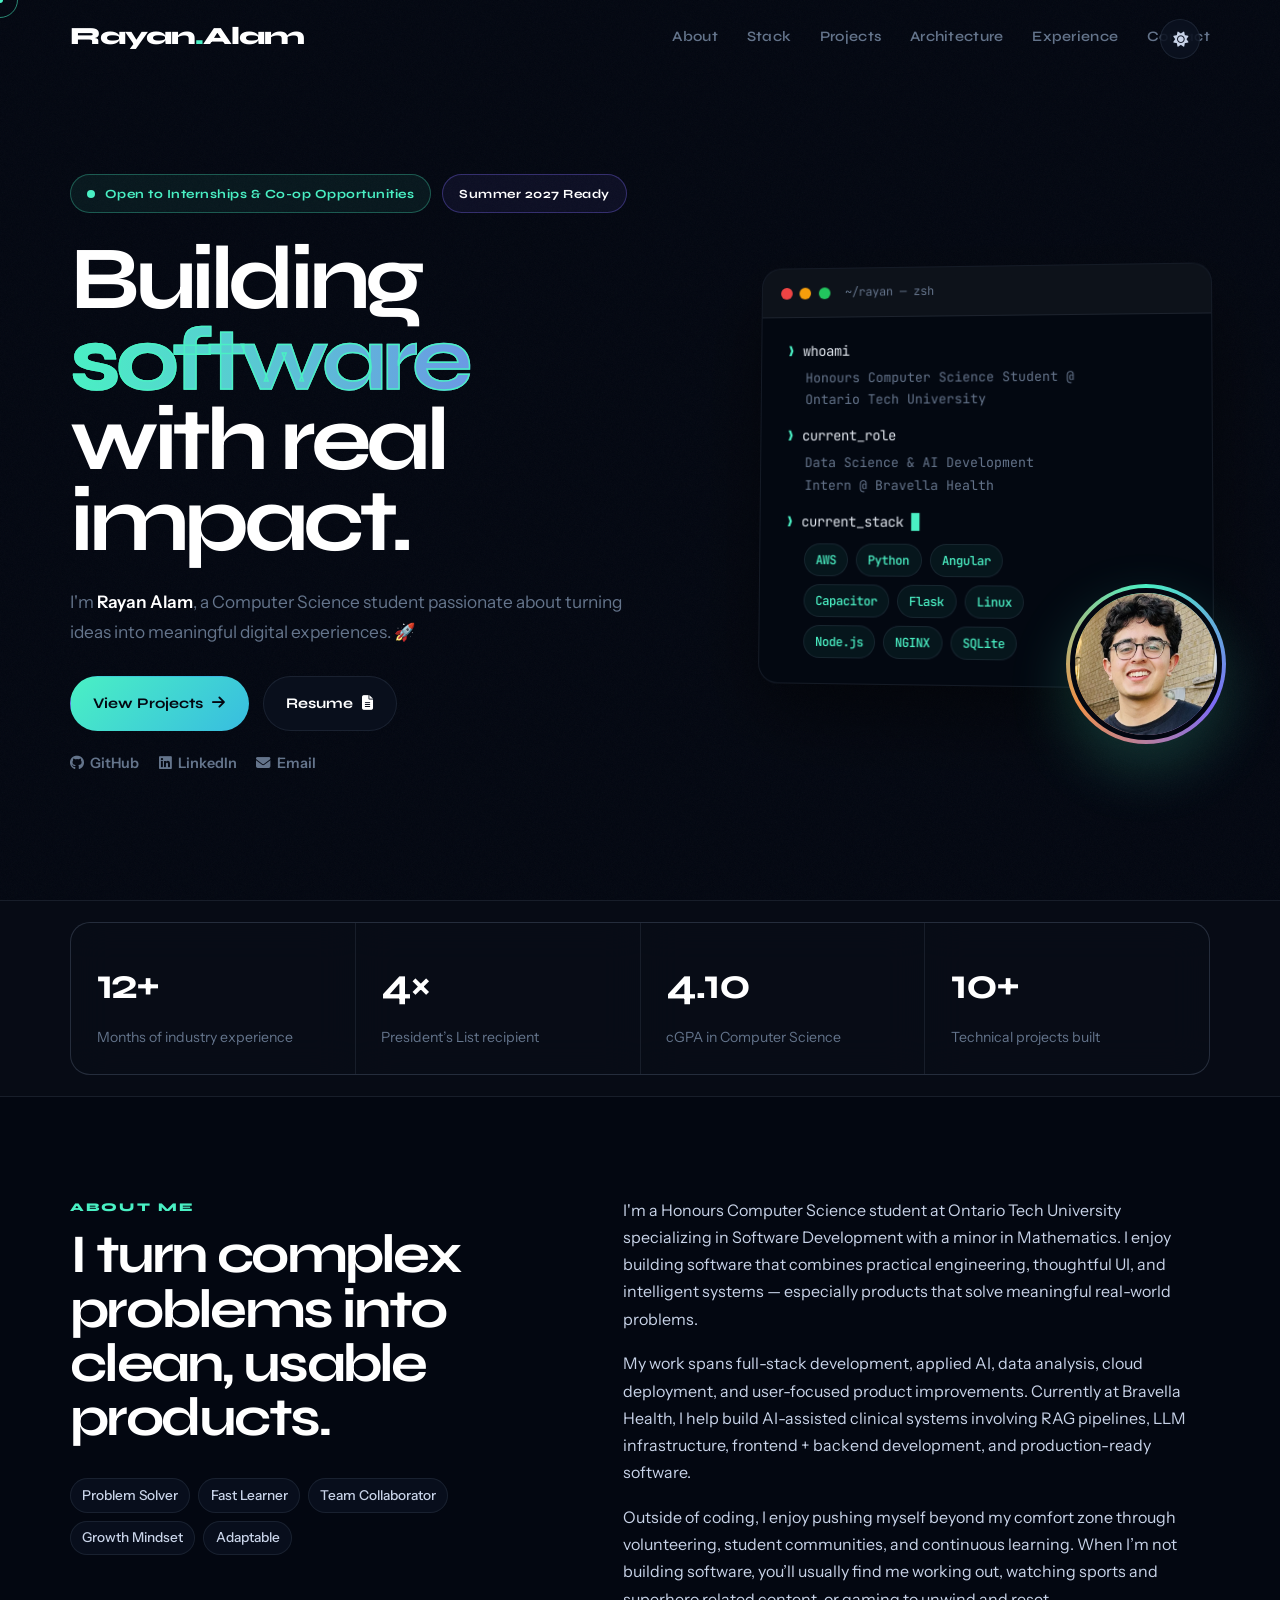
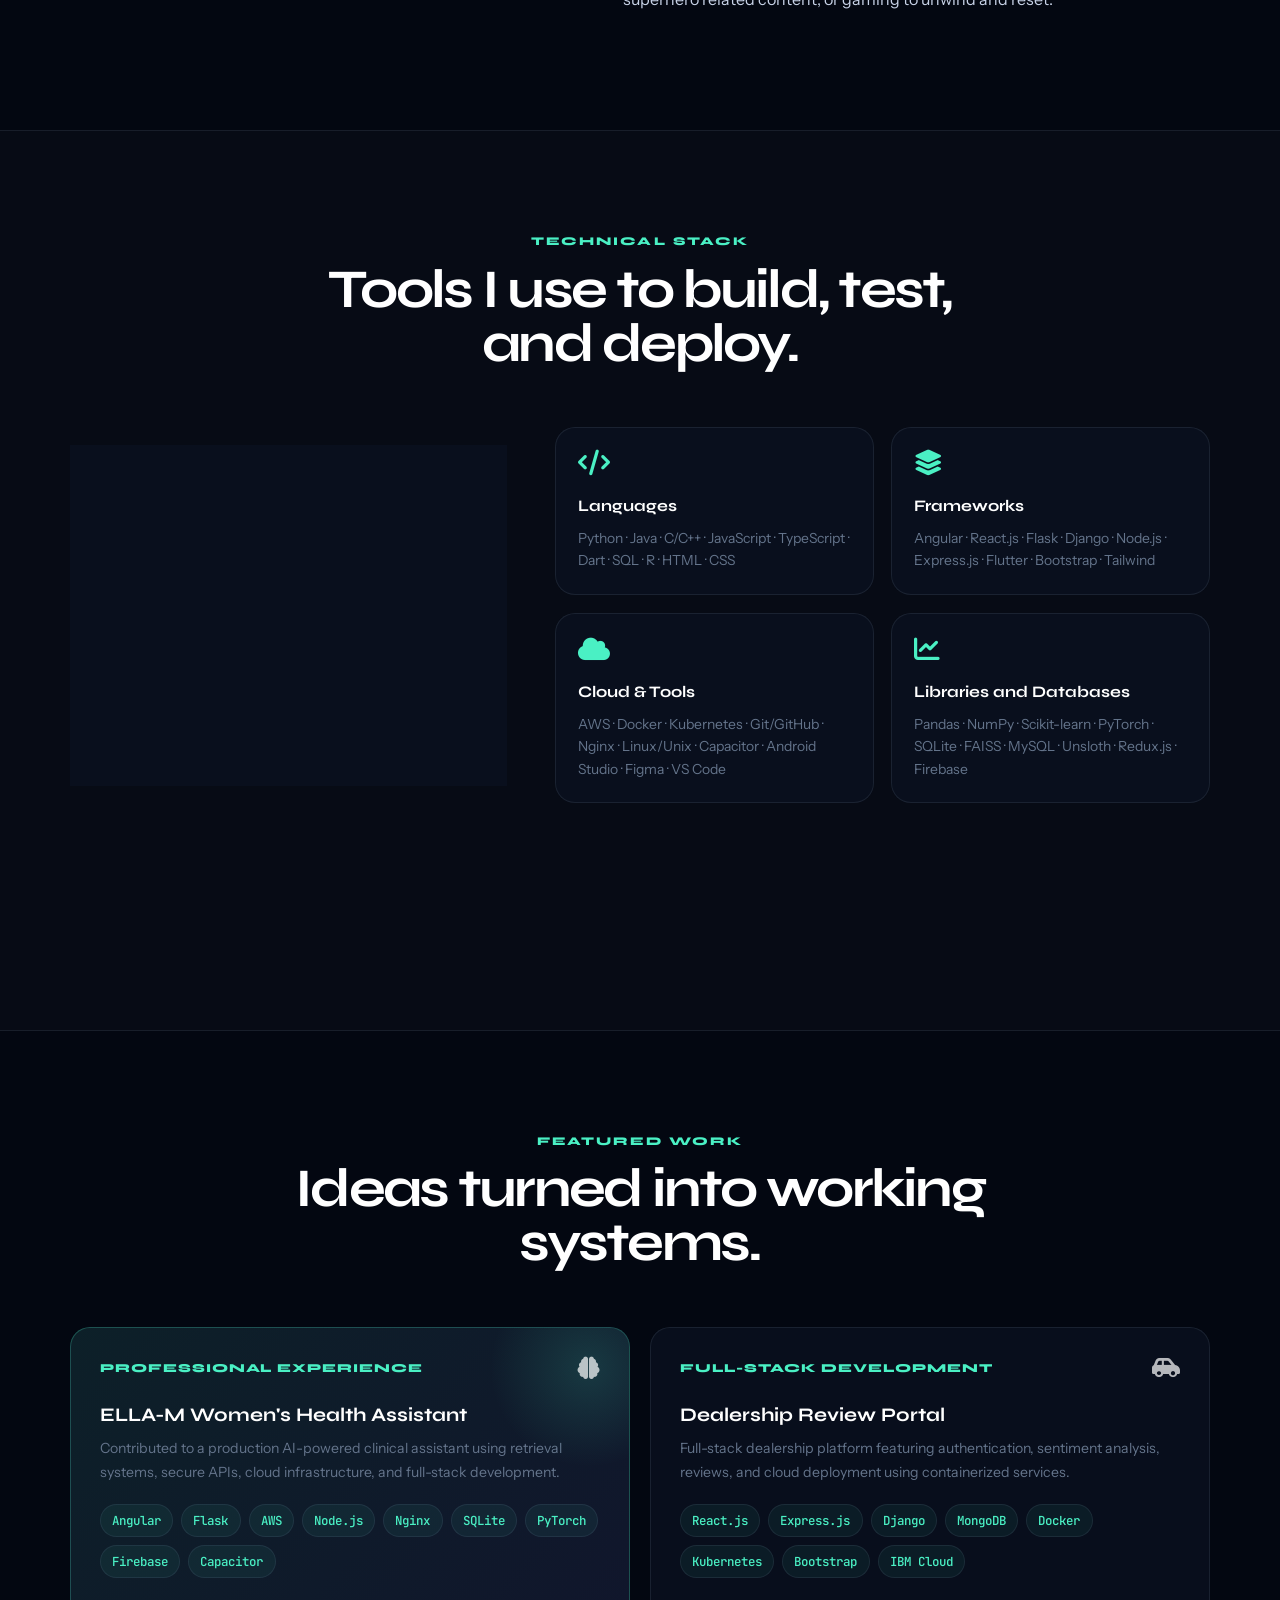
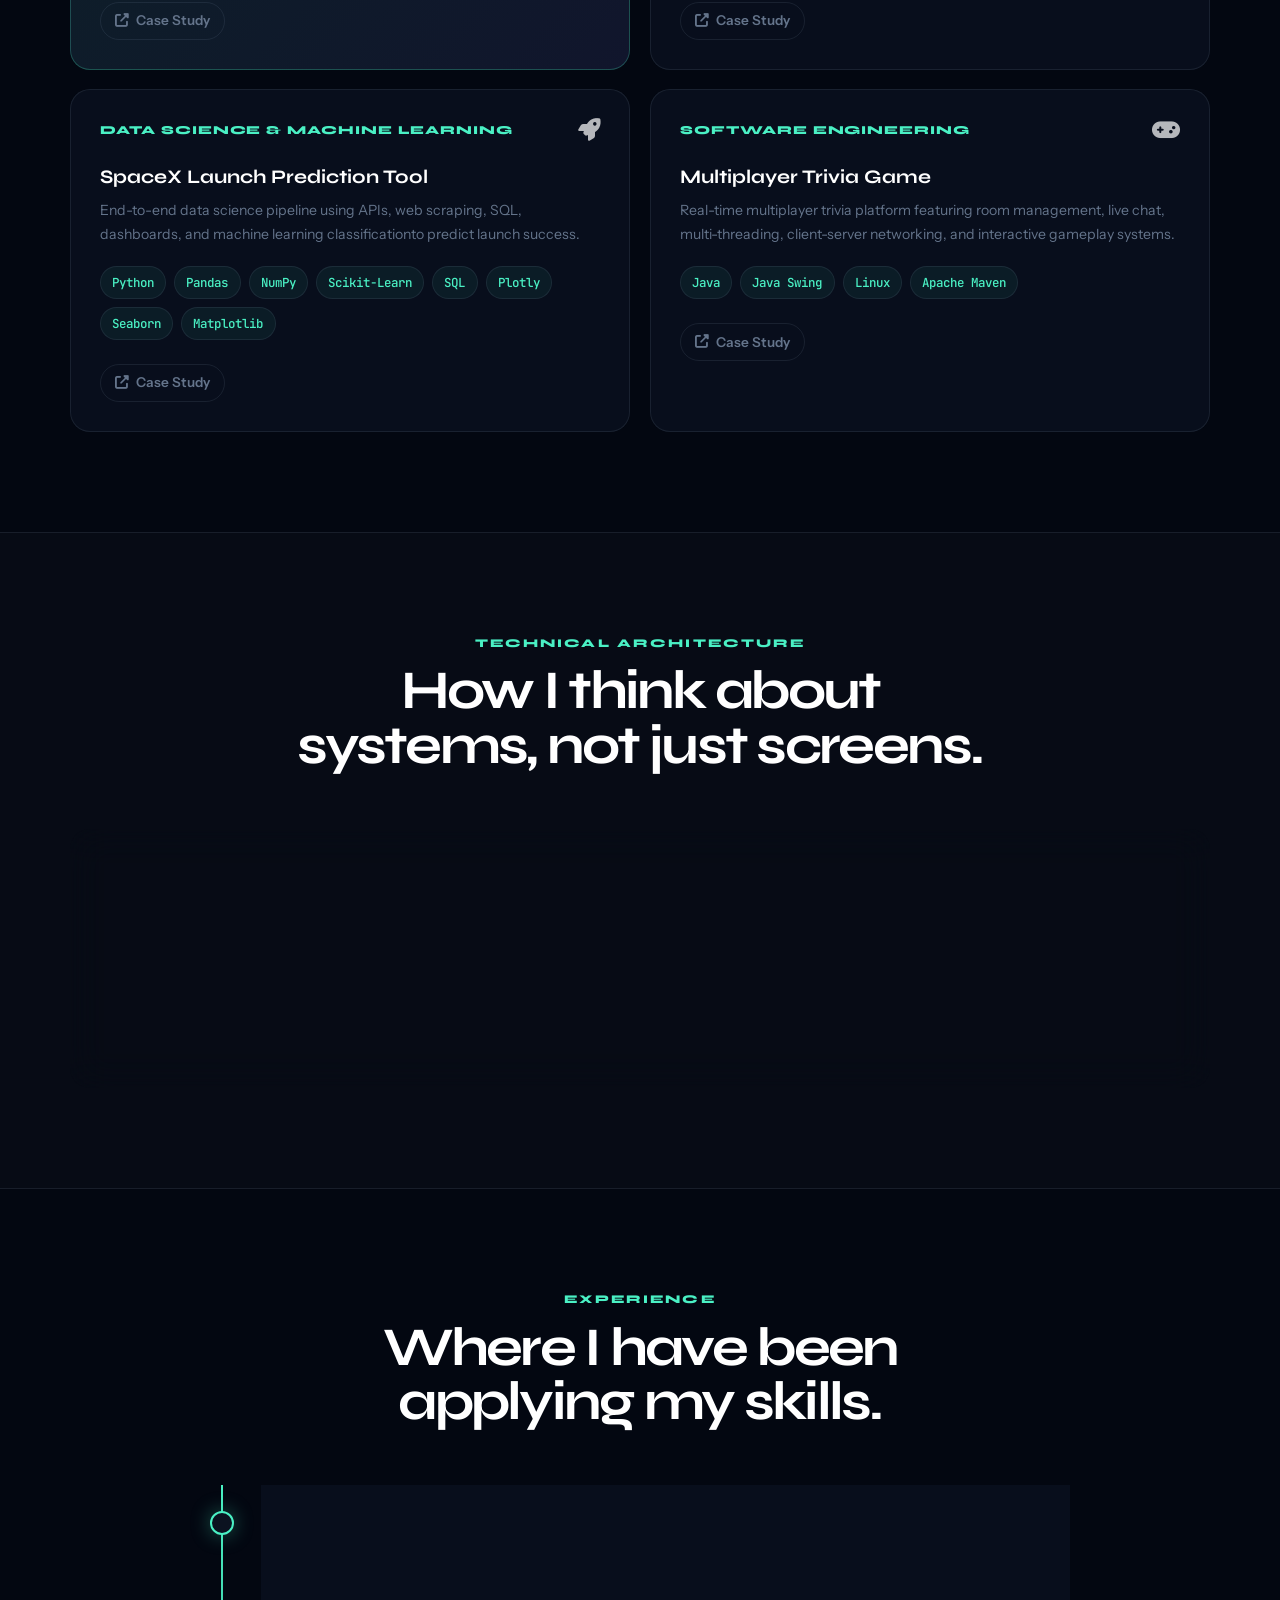
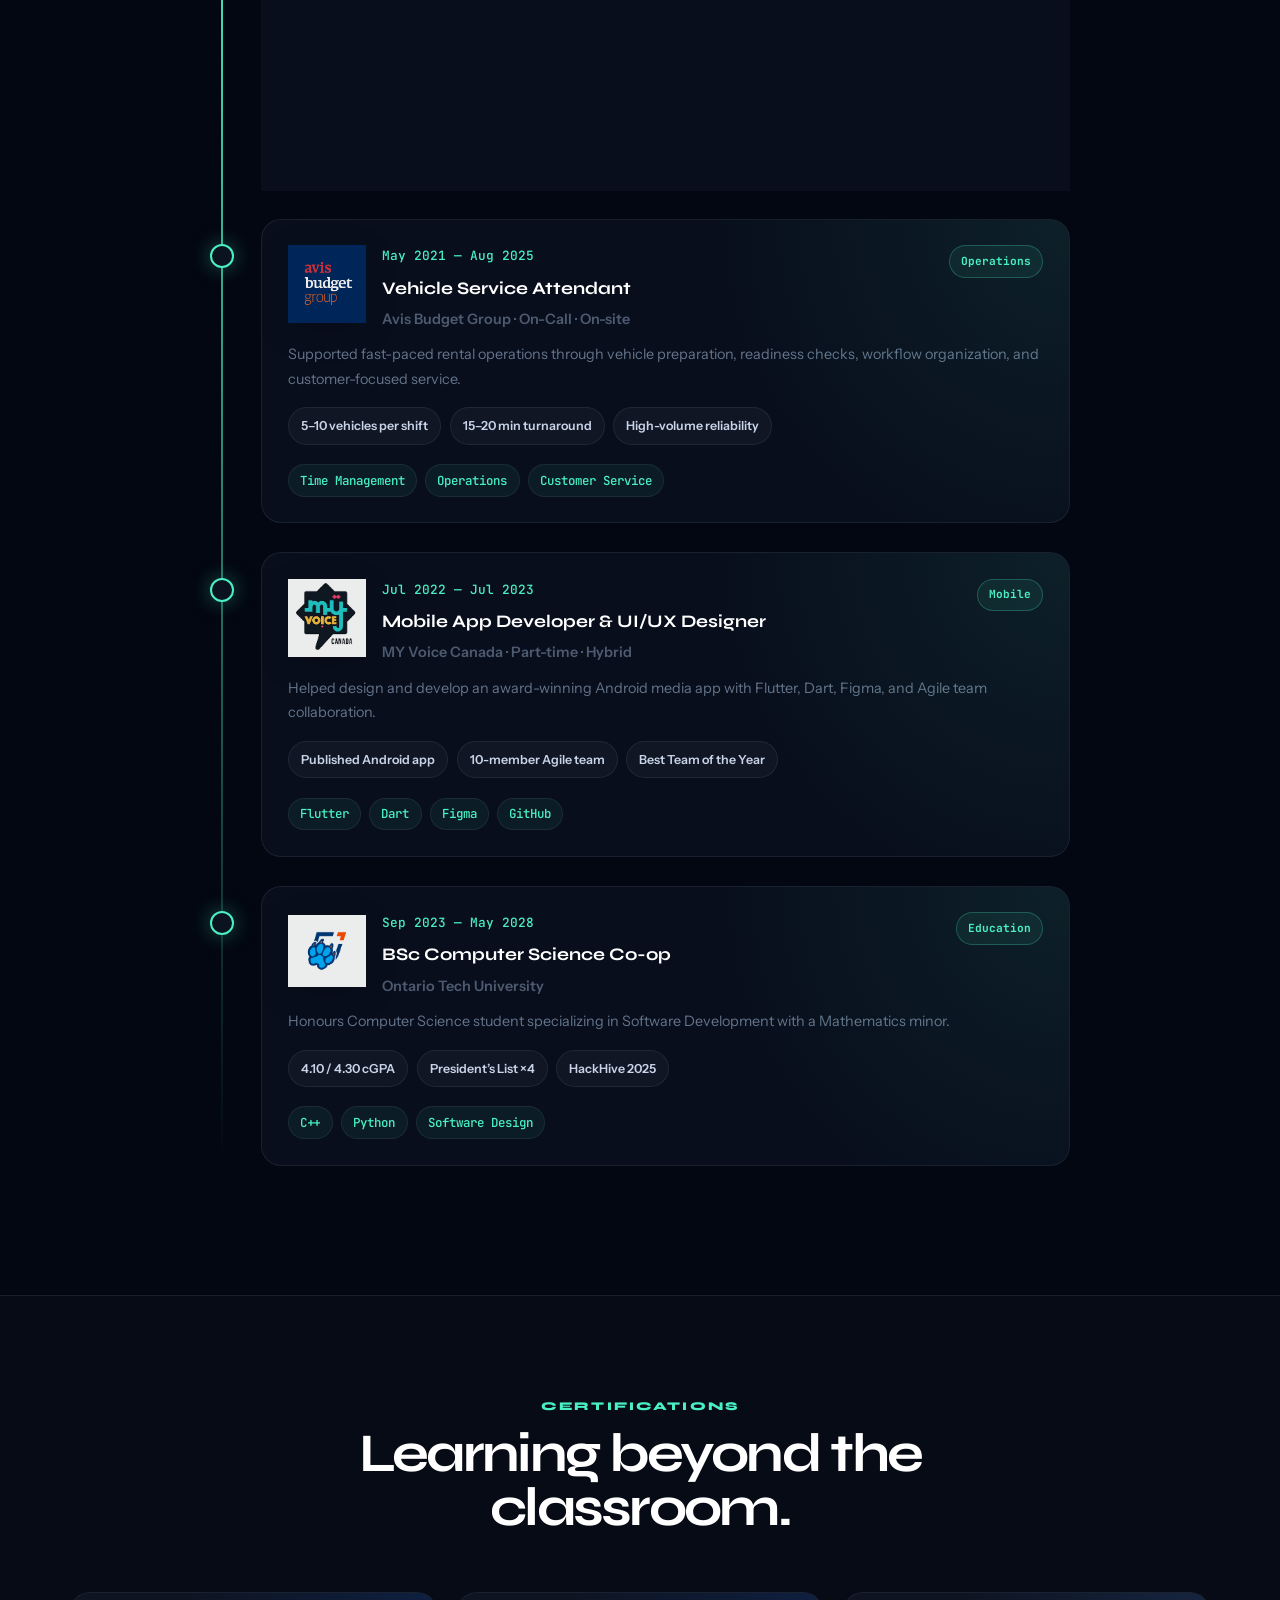
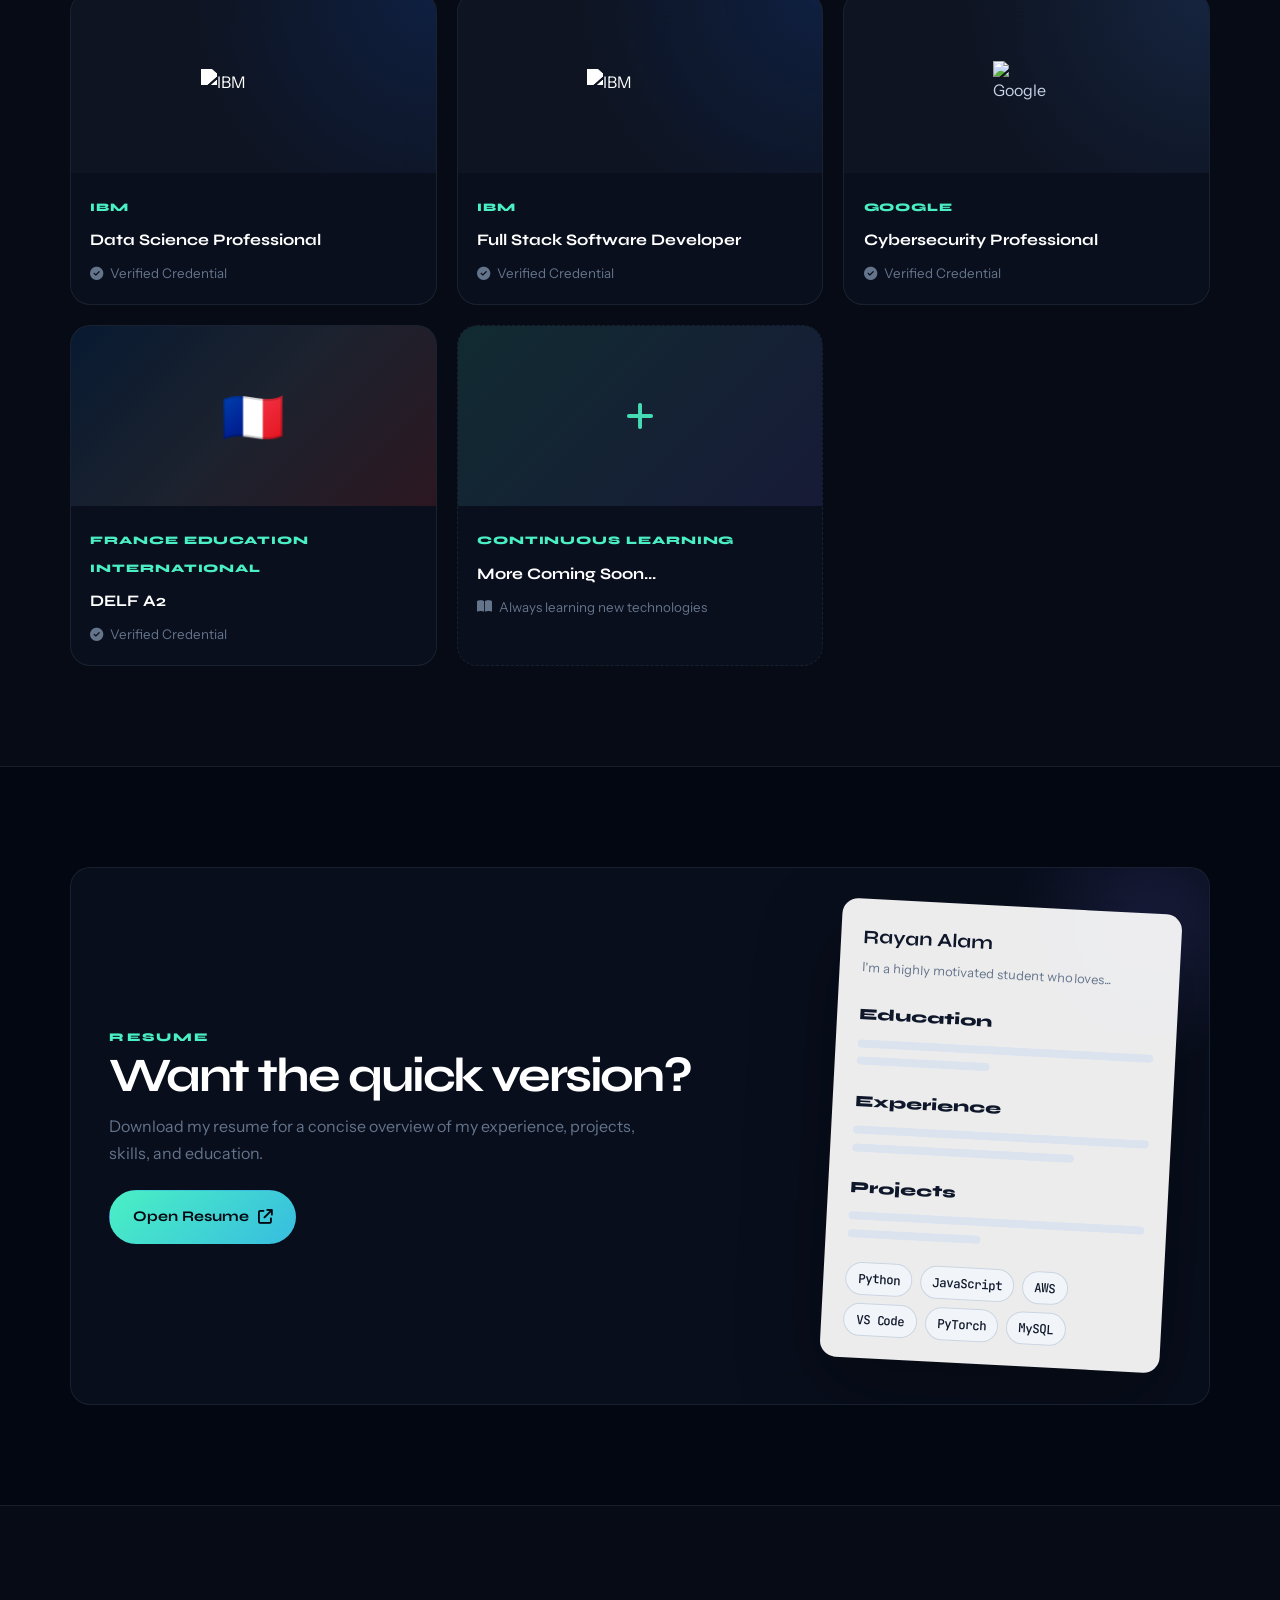
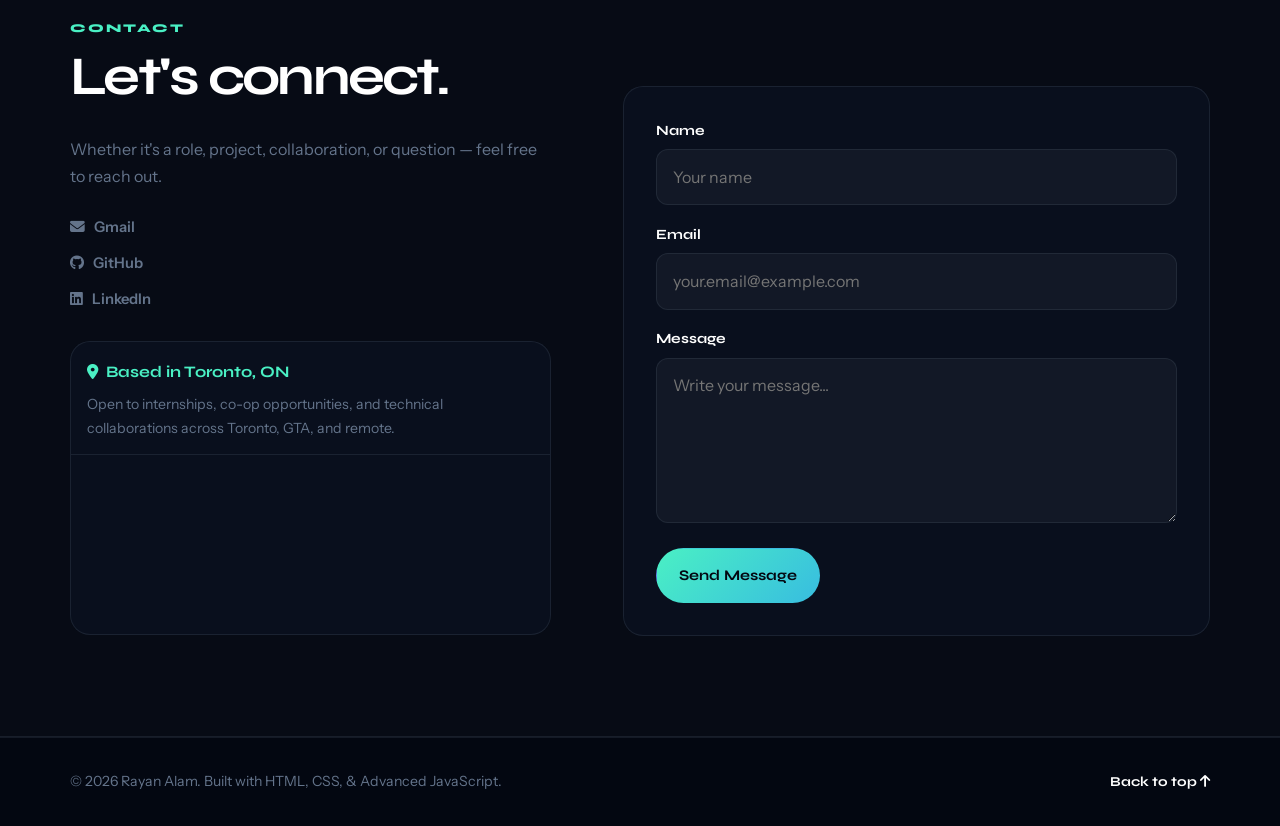
==== commit e1ab1593: "Small animation add" ====
--- a/index.html
+++ b/index.html
@@ -1010,6 +1010,7 @@
   <!-- TRIVIA MODAL --> <div class="modal" id="triviaModal" aria-hidden="true"> <div class="modal-backdrop close-modal"></div> <div class="modal-content"> <button class="modal-close close-modal" aria-label="Close modal"> <i class="fa-solid fa-xmark"></i> </button> <p class="eyebrow">Case Study</p> <h2>Multiplayer Trivia Game</h2> <div class="modal-grid"> <div> <h3>Problem</h3> <p> Create an engaging real-time multiplayer game where users could compete, chat, and interact across multiple trivia categories. </p> </div> <div> <h3>Solution</h3> <p> Developed a multiplayer trivia platform with room management, client-server communication, power-ups, live chat, timers, and synchronized gameplay. </p> </div> <div> <h3>My Role</h3> <p> Led interface implementation, developed settings/music systems, contributed frontend features, debugging, and team collaboration. </p> </div> <div> <h3>Impact</h3> <p> Strengthened experience in software architecture, networking concepts, collaboration, and large-team development workflows. </p> </div> </div> <div class="tech-list"> <span>Java</span> <span>Java Swing</span> <span>Linux</span> <span>Apache Maven</span> </div></div> </div>
 
   <script src="https://cdnjs.cloudflare.com/ajax/libs/three.js/r128/three.min.js"></script>
+  <script src="https://cdn.jsdelivr.net/npm/gsap@3/dist/gsap.min.js"></script>
   <script src="script.js"></script>
 </body>
 </html>
--- a/styles.css
+++ b/styles.css
@@ -335,7 +335,7 @@
   width: 18px;
   height: 1.5px;
   background: var(--heading);
-  margin: 5px auto;
+  margin: 2px auto;
   transition: 0.3s ease;
 }
 
@@ -448,7 +448,7 @@
   display: flex;
   flex-wrap: wrap;
   gap: 0.9rem;
-  margin-bottom: 1.5rem;
+  margin-bottom: 1.3rem;
 }
 
 /* ==============================
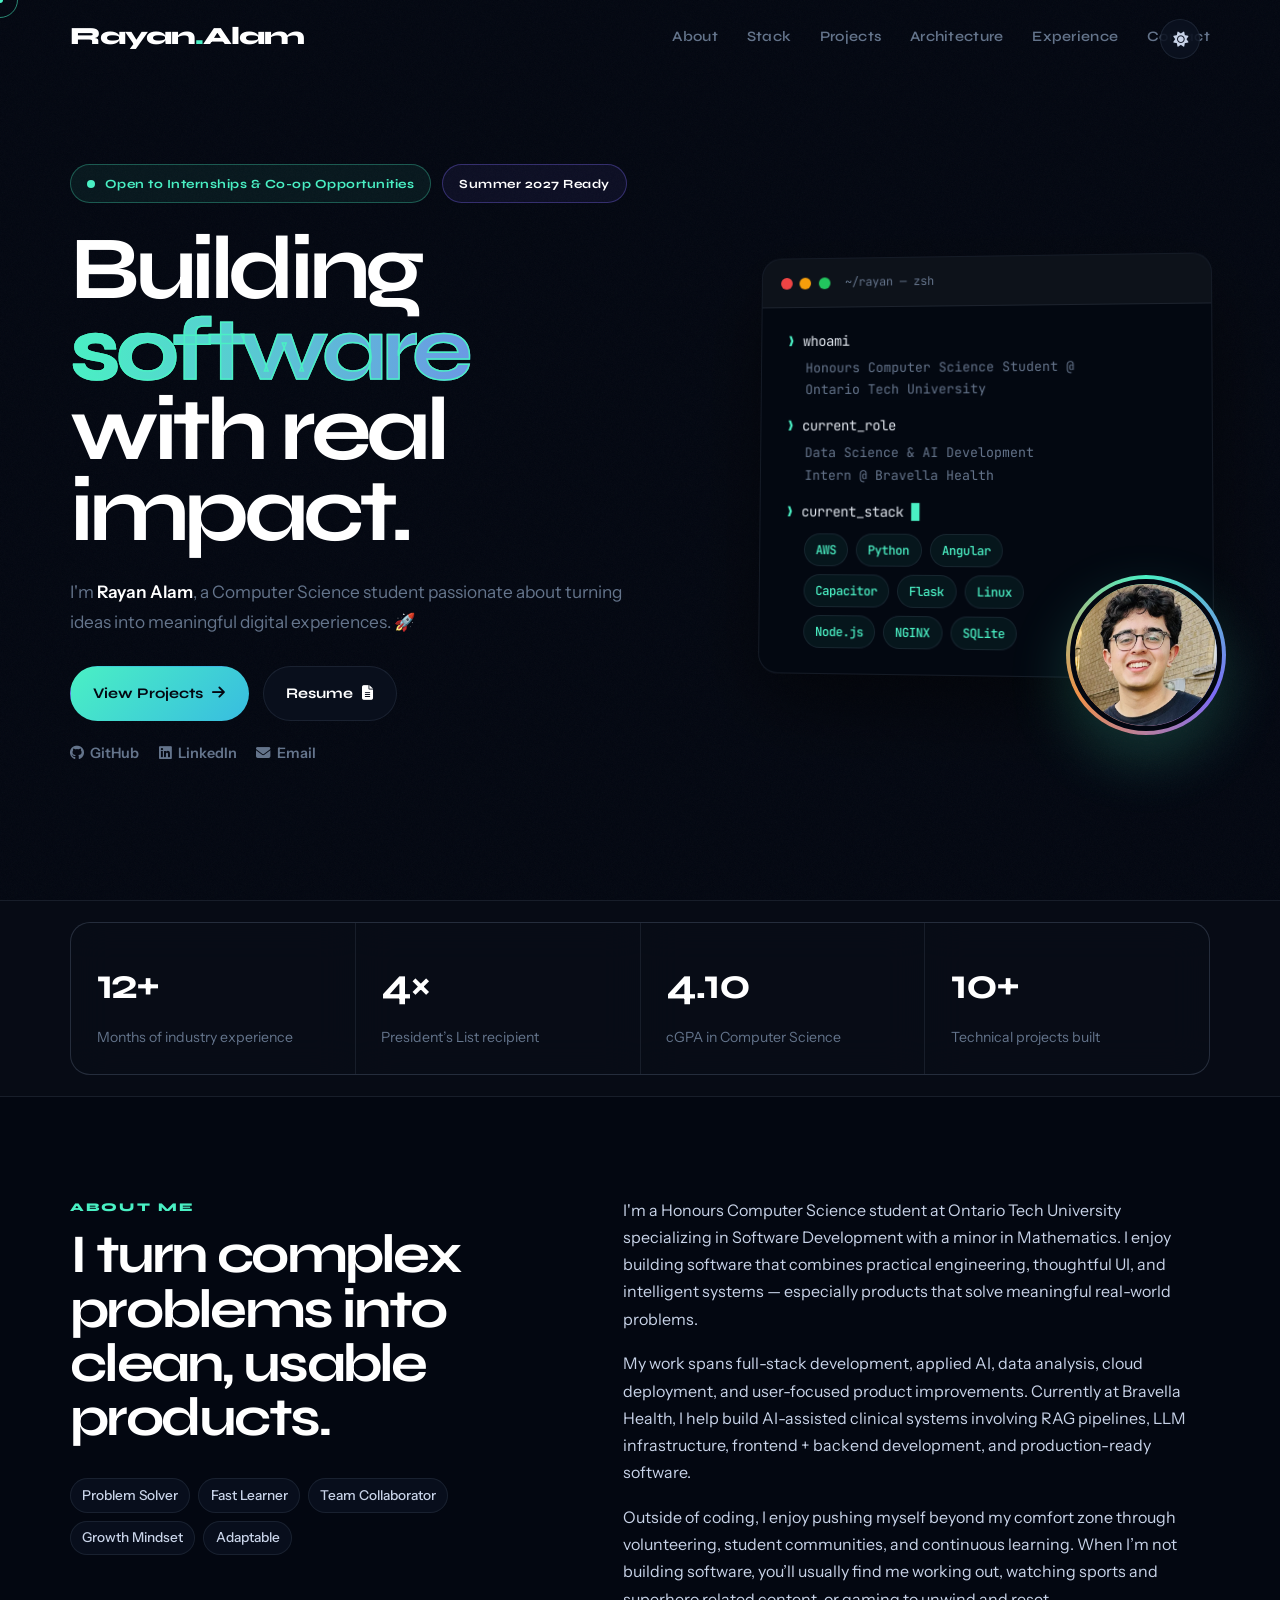
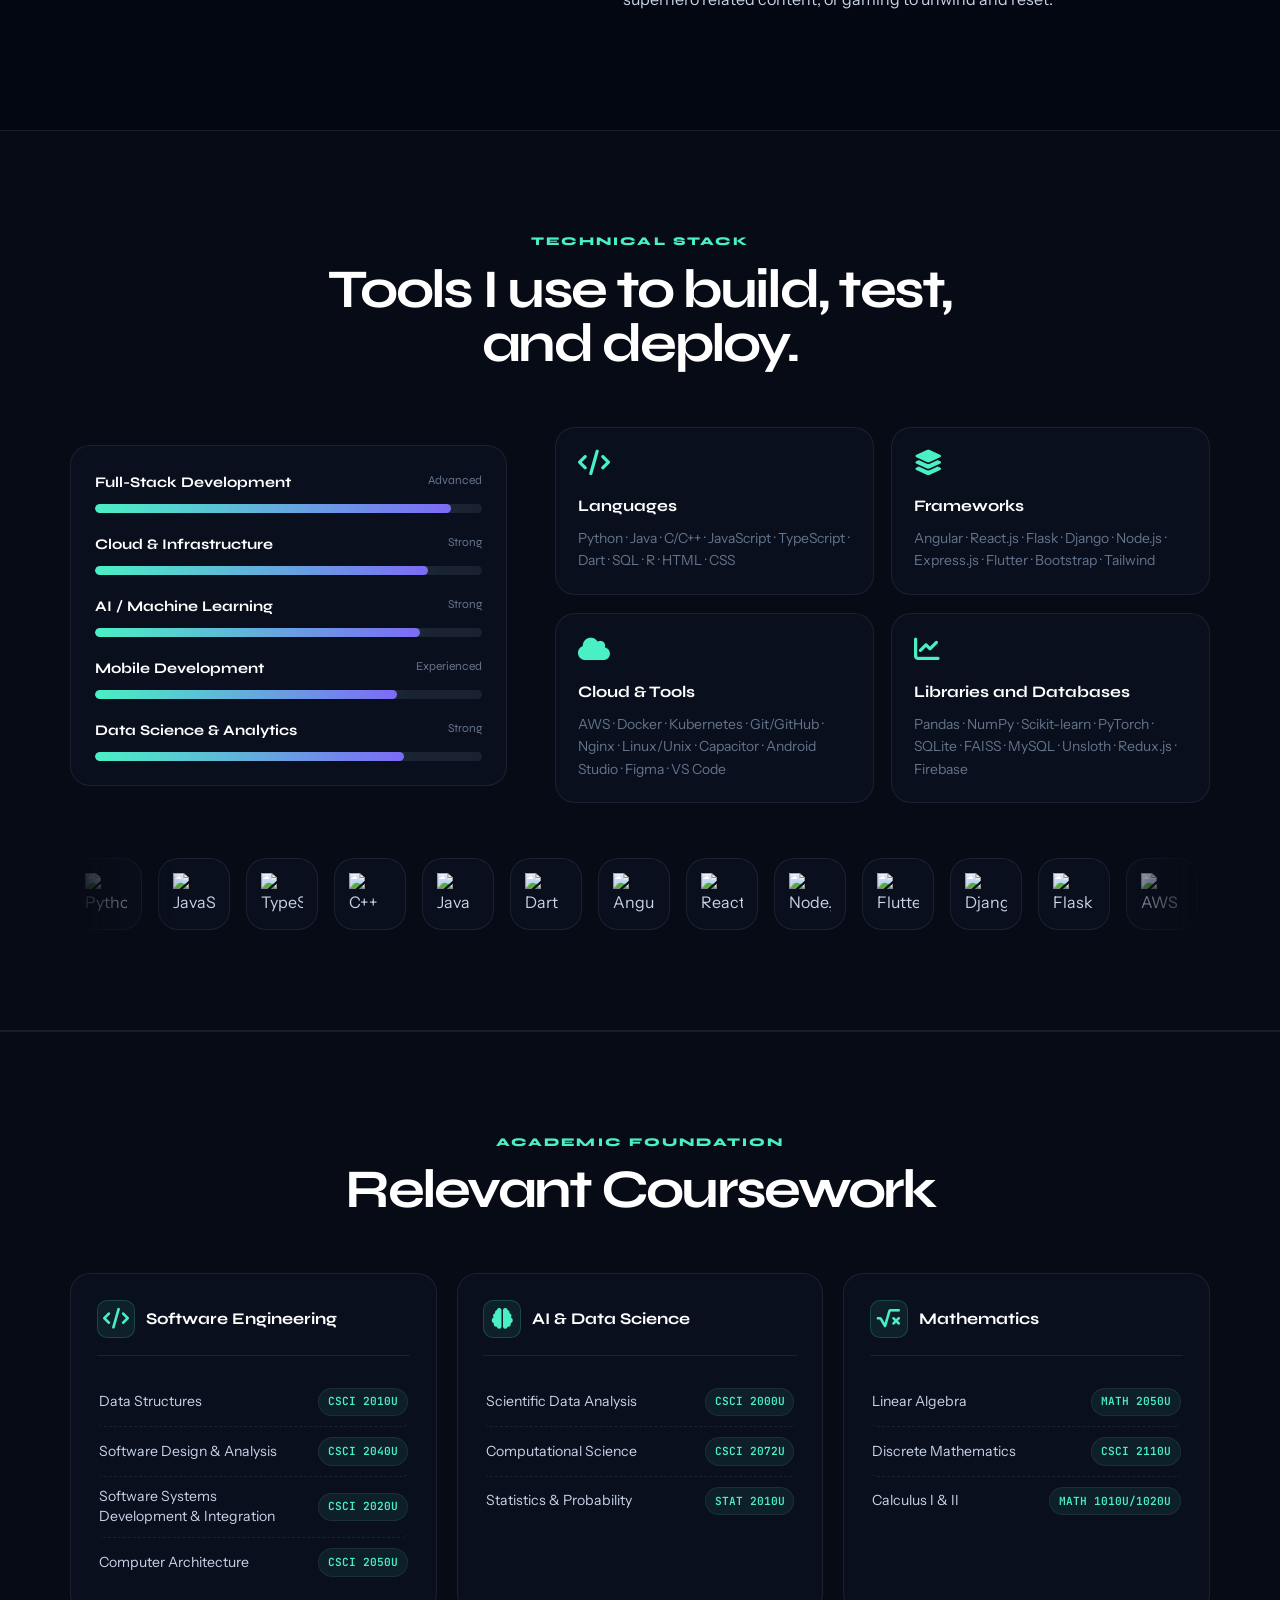
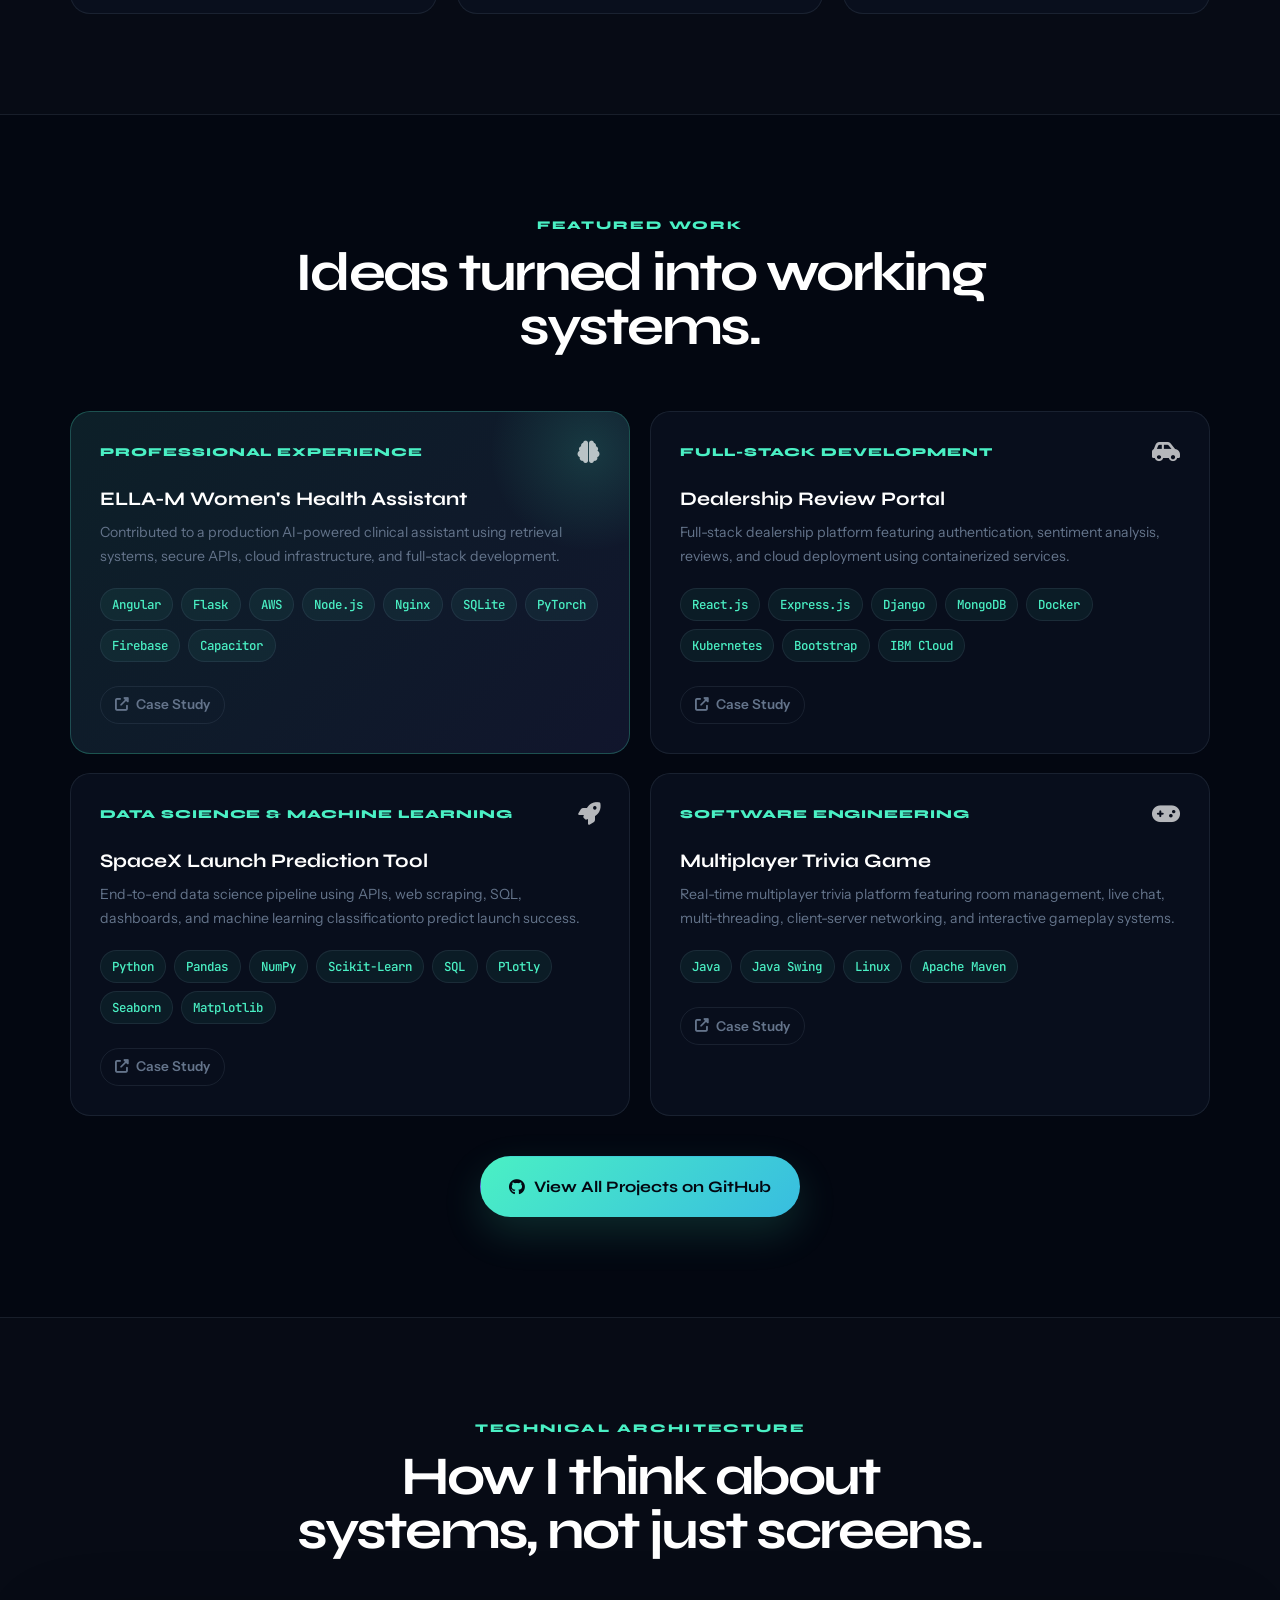
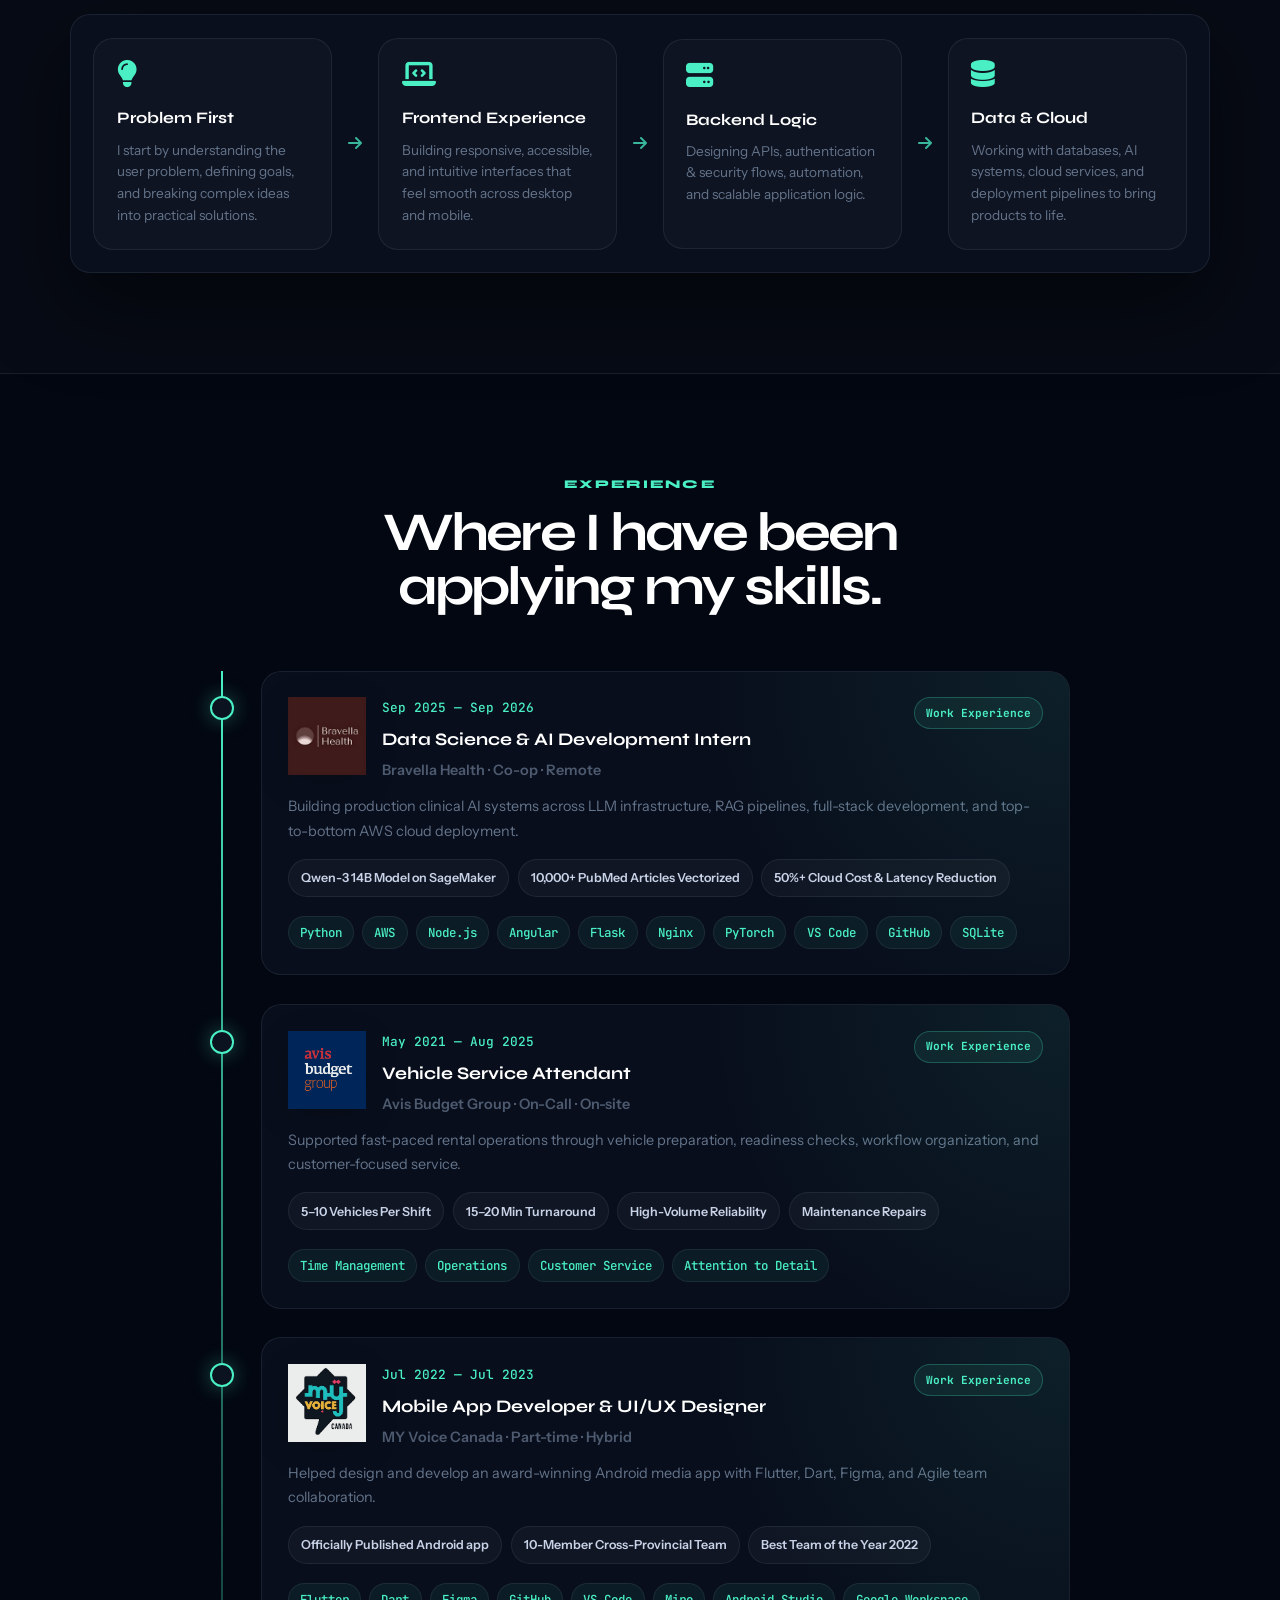
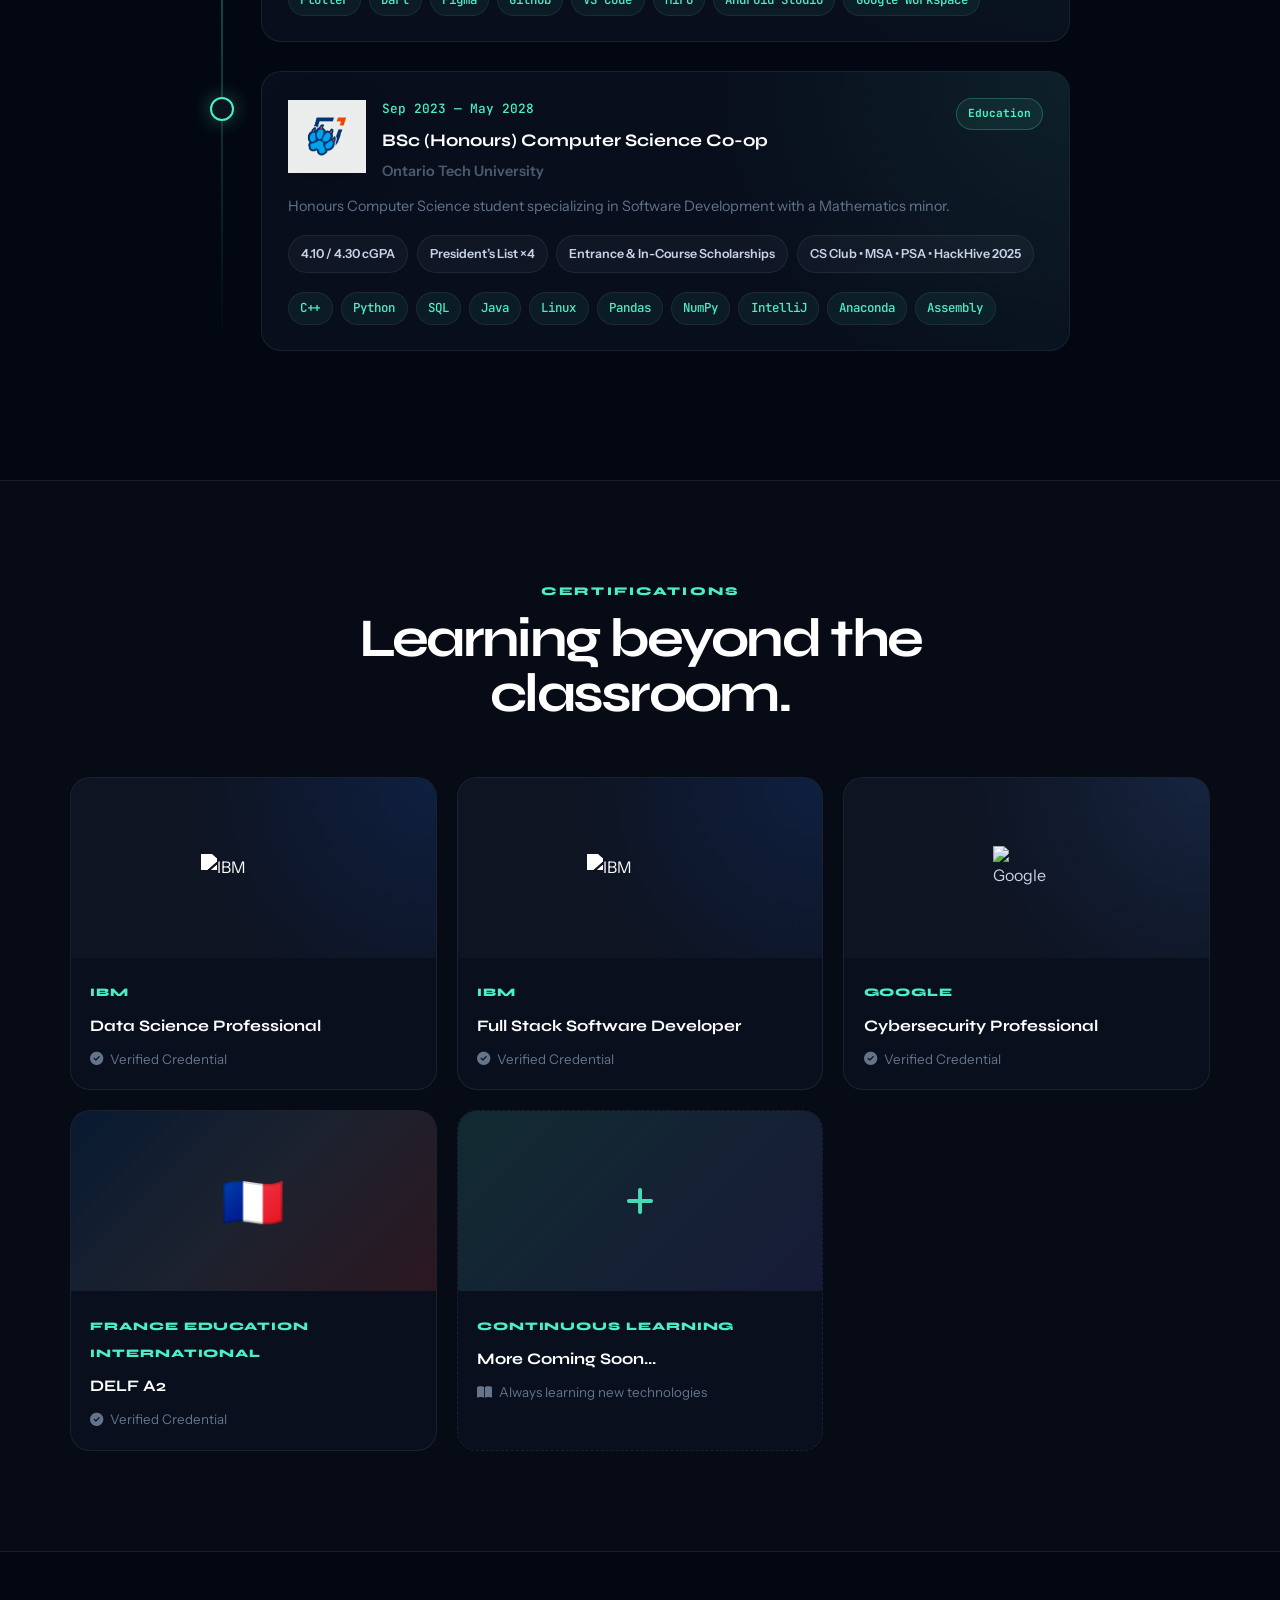
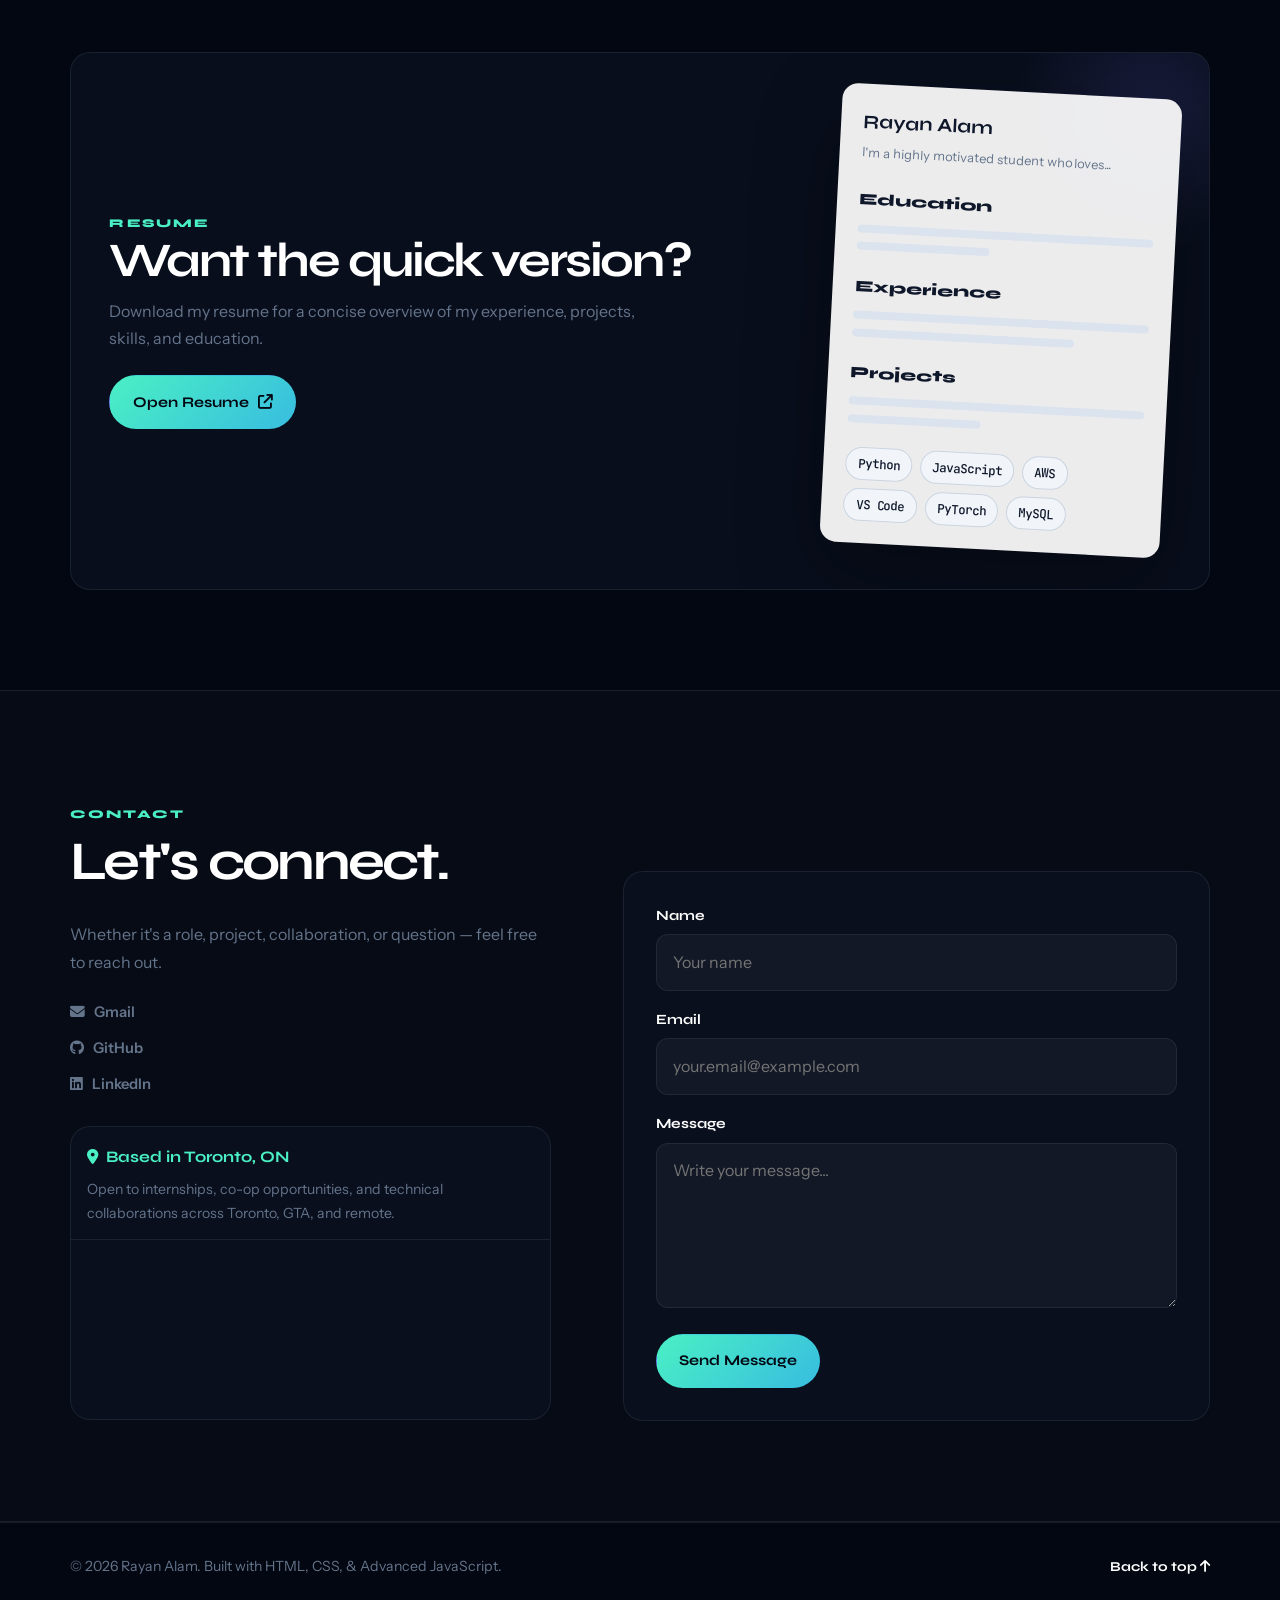
==== commit 3effd9df: "Updates" ====
--- a/index.html
+++ b/index.html
@@ -217,6 +217,7 @@
     </div>
   </section>
 
+
   <section id="skills" class="section dark-section">
     <div class="container">
       <p class="eyebrow center" data-reveal>Technical Stack</p>
@@ -349,6 +350,64 @@
 </div>
     </div>
   </section>
+
+   <section id="coursework" class="section dark-section" data-nav-section="stack">
+  <div class="container">
+
+    <p class="eyebrow center" data-reveal>
+      Academic Foundation
+    </p>
+
+    <h2 class="section-title" data-reveal>
+      Relevant Coursework
+    </h2>
+
+    <div class="coursework-grid">
+
+      <div class="course-card" data-tilt data-reveal>
+        <div class="course-card-head">
+          <i class="fa-solid fa-code"></i>
+          <h3>Software Engineering</h3>
+        </div>
+
+        <ul>
+          <li><span class="course-name">Data Structures</span><span class="course-code">CSCI 2010U</span></li>
+          <li><span class="course-name">Software Design & Analysis</span><span class="course-code">CSCI 2040U</span></li>
+          <li><span class="course-name">Software Systems Development & Integration</span><span class="course-code">CSCI 2020U</span></li>
+          <li><span class="course-name">Computer Architecture </span><span class="course-code">CSCI 2050U</span></li>
+        </ul>
+      </div>
+
+      <div class="course-card" data-tilt data-reveal data-reveal-delay="100">
+        <div class="course-card-head">
+          <i class="fa-solid fa-brain"></i>
+          <h3>AI & Data Science</h3>
+        </div>
+
+        <ul>
+          <li><span class="course-name">Scientific Data Analysis</span><span class="course-code">CSCI 2000U</span></li>
+          <li><span class="course-name">Computational Science </span><span class="course-code">CSCI 2072U</span></li>
+          <li><span class="course-name">Statistics & Probability</span><span class="course-code">STAT 2010U</span></li>
+        </ul>
+      </div>
+
+      <div class="course-card" data-tilt data-reveal data-reveal-delay="200">
+        <div class="course-card-head">
+          <i class="fa-solid fa-square-root-variable"></i>
+          <h3>Mathematics</h3>
+        </div>
+
+        <ul>
+          <li><span class="course-name">Linear Algebra</span><span class="course-code">MATH 2050U</span></li>
+          <li><span class="course-name">Discrete Mathematics</span><span class="course-code">CSCI 2110U</span></li>
+          <li><span class="course-name">Calculus I & II</span><span class="course-code">MATH 1010U/1020U</span></li>
+        </ul>
+      </div>
+
+    </div>
+
+  </div>
+</section>
 
   <section id="projects" class="section">
     <div class="container">
@@ -400,6 +459,19 @@
         <!-- TRIVIA --> <article class="project-card" data-tilt data-reveal data-reveal-delay="200"> <div class="project-top"> <span class="project-label">Software Engineering</span> <i class="fa-solid fa-gamepad"></i> </div> <h3>Multiplayer Trivia Game</h3> <p> Real-time multiplayer trivia platform featuring room management, live chat, multi-threading, client-server networking, and interactive gameplay systems. </p> <div class="tech-list"> <span>Java</span> <span>Java Swing</span> <span>Linux</span> <span>Apache Maven</span> </div> <div class="project-links"> <button class="proj-link open-modal" data-modal="triviaModal"> <i class="fa-solid fa-up-right-from-square"></i> Case Study </button> </div> </article>
 
       </div>
+
+      <div class="projects-more" data-reveal data-reveal-delay="150">
+  <a href="https://github.com/Rayan-Alam-UOIT?tab=repositories"
+     target="_blank"
+     rel="noopener"
+     class="btn btn-primary magnetic projects-btn"
+     data-magnetic>
+
+    <i class="fa-brands fa-github"></i>
+     View All Projects on GitHub
+  </a>
+</div>
+
     </div>
   </section>
 
@@ -489,7 +561,7 @@
 
   <div>
     <span class="timeline-date">
-      Sep 2025 — Present
+      Sep 2025 — Sep 2026
     </span>
 
     <h3>
@@ -504,29 +576,33 @@
 </div>
 
   <span class="experience-badge">
-    AI + Cloud
+    Work Experience
   </span>
 
 </div>
 
           <p>
             Building production clinical AI systems across LLM infrastructure,
-            RAG pipelines, full-stack development, and AWS cloud deployment.
+            RAG pipelines, full-stack development, and top-to-bottom AWS cloud deployment.
           </p>
 
           <div class="impact-points">
-            <span>Qwen-3 14B on SageMaker</span>
-            <span>10,000+ PubMed articles indexed</span>
-            <span>50%+ cloud cost reduction</span>
+            <span>Qwen-3 14B Model on SageMaker</span>
+            <span>10,000+ PubMed Articles Vectorized</span>
+            <span>50%+ Cloud Cost & Latency Reduction</span>
           </div>
 
           <div class="tech-list">
             <span>Python</span>
             <span>AWS</span>
-            <span>SageMaker</span>
+            <span>Node.js</span>
             <span>Angular</span>
             <span>Flask</span>
             <span>Nginx</span>
+            <span>PyTorch</span>
+            <span>VS Code</span>
+            <span>GitHub</span>
+            <span>SQLite</span>
           </div>
         </div>
       </div>
@@ -561,7 +637,7 @@
       </div>
 
       <span class="experience-badge">
-        Operations
+        Work Experience
       </span>
 
     </div>
@@ -572,15 +648,17 @@
     </p>
 
     <div class="impact-points">
-      <span>5–10 vehicles per shift</span>
-      <span>15–20 min turnaround</span>
-      <span>High-volume reliability</span>
+      <span>5–10 Vehicles Per Shift</span>
+      <span>15–20 Min Turnaround</span>
+      <span>High-Volume Reliability</span>
+      <span>Maintenance Repairs</span>
     </div>
 
     <div class="tech-list">
       <span>Time Management</span>
       <span>Operations</span>
       <span>Customer Service</span>
+      <span>Attention to Detail</span>
     </div>
   </div>
 </div>
@@ -616,7 +694,7 @@
       </div>
 
       <span class="experience-badge">
-        Mobile
+        Work Experience
       </span>
 
     </div>
@@ -627,9 +705,9 @@
     </p>
 
     <div class="impact-points">
-      <span>Published Android app</span>
-      <span>10-member Agile team</span>
-      <span>Best Team of the Year</span>
+      <span>Officially Published Android app</span>
+      <span>10-Member Cross-Provincial Team</span>
+      <span>Best Team of the Year 2022</span>
     </div>
 
     <div class="tech-list">
@@ -637,6 +715,10 @@
       <span>Dart</span>
       <span>Figma</span>
       <span>GitHub</span>
+      <span>VS Code</span>
+      <span>Miro</span>
+      <span>Android Studio</span>
+      <span>Google Workspace</span>
     </div>
   </div>
 </div>
@@ -661,7 +743,7 @@
           </span>
 
           <h3>
-            BSc Computer Science Co-op
+            BSc (Honours) Computer Science Co-op
           </h3>
 
           <p class="timeline-company">
@@ -685,13 +767,21 @@
     <div class="impact-points">
       <span>4.10 / 4.30 cGPA</span>
       <span>President’s List ×4</span>
-      <span>HackHive 2025</span>
+      <span>Entrance & In-Course Scholarships</span>
+      <span>CS Club • MSA • PSA • HackHive 2025</span>
     </div>
 
     <div class="tech-list">
       <span>C++</span>
       <span>Python</span>
-      <span>Software Design</span>
+      <span>SQL</span>
+      <span>Java</span>
+      <span>Linux</span>
+      <span>Pandas</span>
+      <span>NumPy</span>
+      <span>IntelliJ</span>
+      <span>Anaconda</span>
+      <span>Assembly</span>
     </div>
   </div>
 </div>
@@ -700,7 +790,7 @@
   </div>
 </section>
 
-<section id="certifications" class="section dark-section">
+<section id="certifications" class="section dark-section"data-nav-section="experience">
   <div class="container">
 
     <p class="eyebrow center" data-reveal>
@@ -838,7 +928,7 @@
     </div>
   </div>
 </section>
-  <section class="section resume-section">
+  <section id="resume" class="section resume-section" data-nav-section="experience">
     <div class="container" data-reveal>
       <div class="resume-preview-card">
         <div class="resume-preview-left">
--- a/styles.css
+++ b/styles.css
@@ -345,7 +345,7 @@
 
 .hero {
   min-height: 100vh;
-  padding: 130px 0 80px;
+  padding: 110px 0 80px;
   display: flex;
   align-items: center;
 }
@@ -2160,4 +2160,122 @@
   font-size: 2rem;
   color: var(--accent);
   opacity: 0.9;
+}
+
+.coursework-grid{
+  display:grid;
+  grid-template-columns:repeat(3,1fr);
+  gap:1.25rem;
+}
+
+.course-card{
+  border:1px solid var(--border);
+  background:var(--card);
+  backdrop-filter:blur(18px);
+  border-radius:var(--radius);
+  padding:1.6rem;
+  transition:border-color .25s, transform .25s, box-shadow .25s;
+}
+
+.course-card:hover{
+  border-color:var(--border-hover);
+  transform:translateY(-4px);
+  box-shadow:0 20px 50px rgba(74,240,196,0.08);
+}
+
+.course-card-head{
+  display:flex;
+  align-items:center;
+  gap:0.7rem;
+  margin-bottom:1.3rem;
+  padding-bottom:1.1rem;
+  border-bottom:1px solid var(--border);
+}
+
+.course-card-head i{
+  color:var(--accent);
+  font-size:1.3rem;
+  width:38px;
+  height:38px;
+  flex-shrink:0;
+  display:flex;
+  align-items:center;
+  justify-content:center;
+  border-radius:10px;
+  background:rgba(74,240,196,0.08);
+  border:1px solid rgba(74,240,196,0.18);
+}
+
+.course-card-head h3{
+  color:var(--heading);
+  font-family:var(--font-display);
+  font-size:1.02rem;
+  margin:0;
+}
+
+.course-card ul{
+  list-style:none;
+  padding:0;
+  margin:0;
+}
+
+.course-card li{
+  display:flex;
+  align-items:center;
+  justify-content:space-between;
+  gap:0.8rem;
+  padding:0.65rem 0.15rem;
+  border-bottom:1px dashed var(--border);
+  transition:background .2s ease, padding-left .2s ease;
+  border-radius:8px;
+}
+
+.course-card li:last-child{
+  border-bottom:none;
+}
+
+.course-card li:hover{
+  background:rgba(74,240,196,0.05);
+  padding-left:0.5rem;
+}
+
+.course-name{
+  color:var(--text);
+  font-size:0.88rem;
+  line-height:1.4;
+}
+
+.course-code{
+  flex-shrink:0;
+  font-family:var(--font-mono);
+  font-size:0.7rem;
+  font-weight:600;
+  color:var(--accent);
+  background:rgba(74,240,196,0.07);
+  border:1px solid var(--border);
+  padding:0.22rem 0.55rem;
+  border-radius:999px;
+  white-space:nowrap;
+}
+
+@media (max-width: 900px){
+  .coursework-grid{
+    grid-template-columns:1fr;
+  }
+}
+
+.projects-more{
+  display:flex;
+  justify-content:center;
+  margin-top:2.5rem;
+}
+
+.projects-btn{
+  padding:1rem 1.75rem;
+  font-size:1rem;
+  box-shadow:0 16px 40px rgba(74,240,196,.15);
+}
+
+.projects-btn:hover{
+  box-shadow:0 20px 50px rgba(74,240,196,.25);
 }
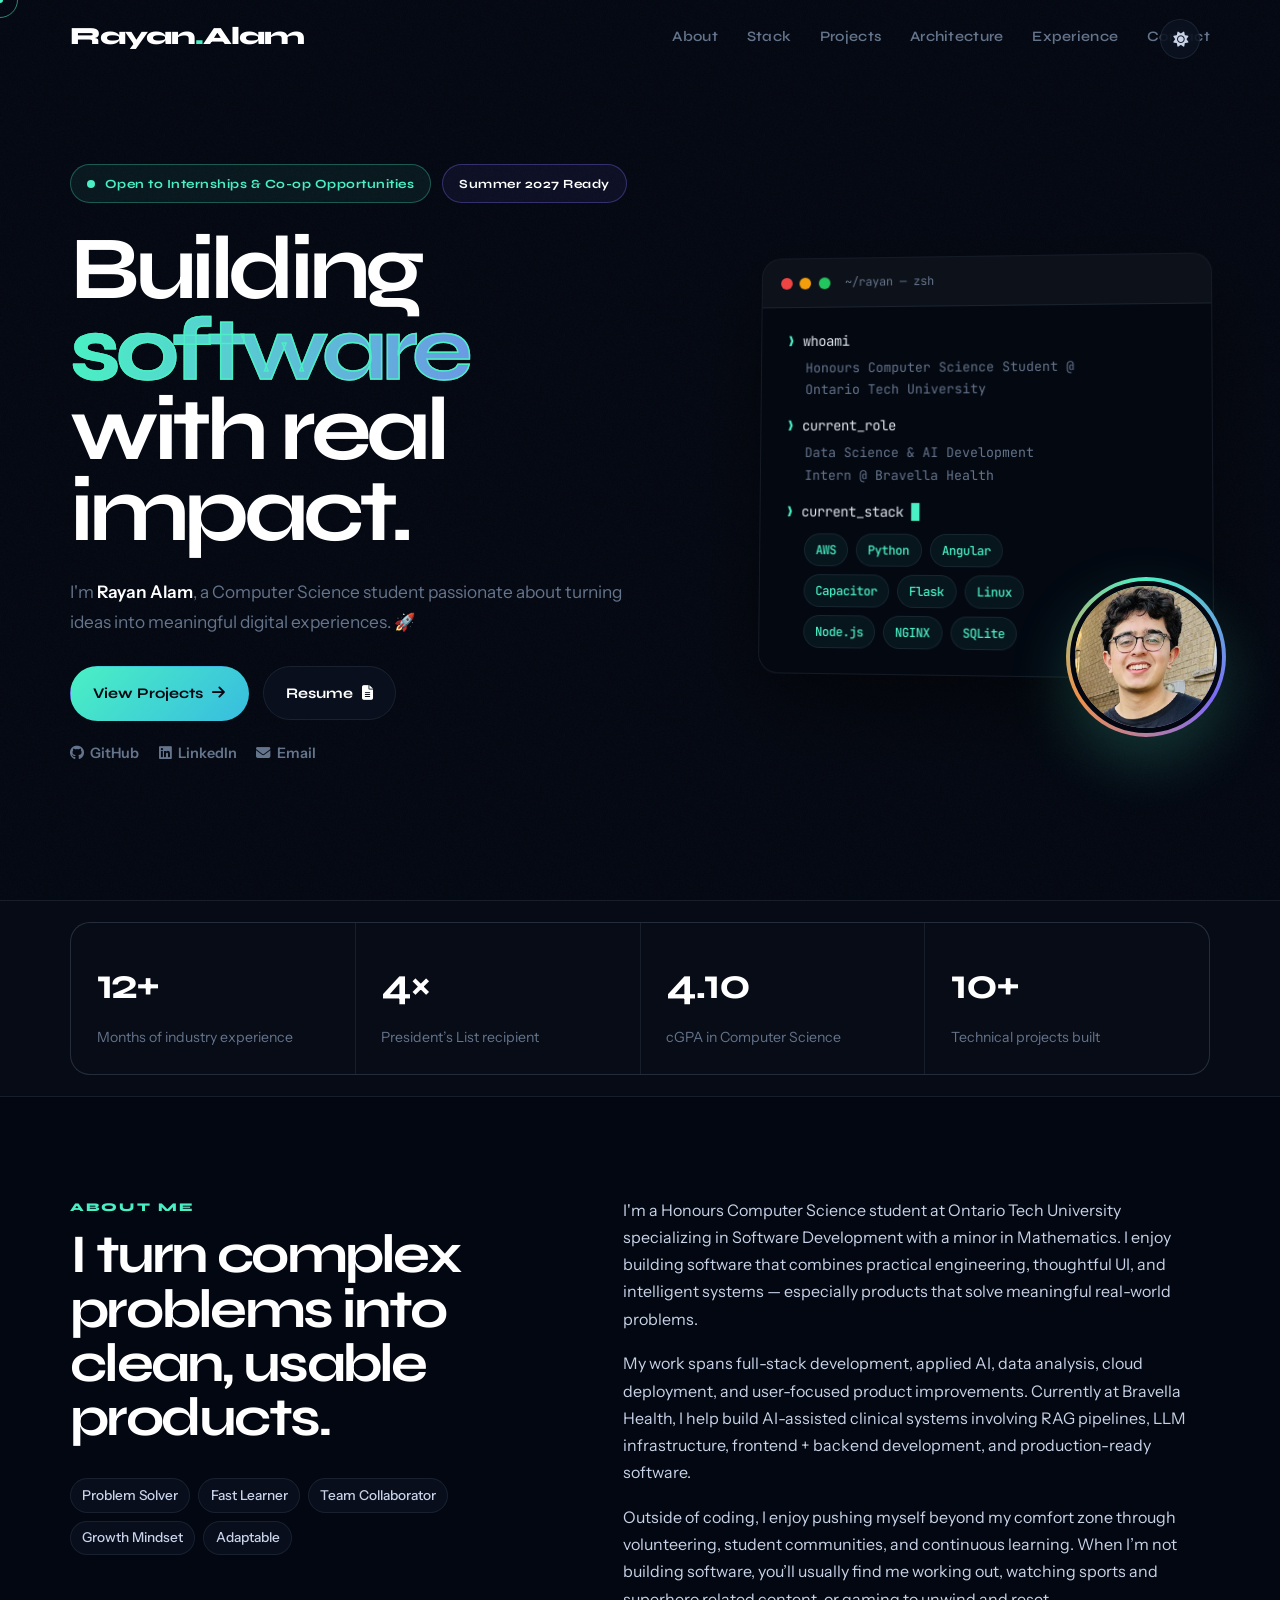
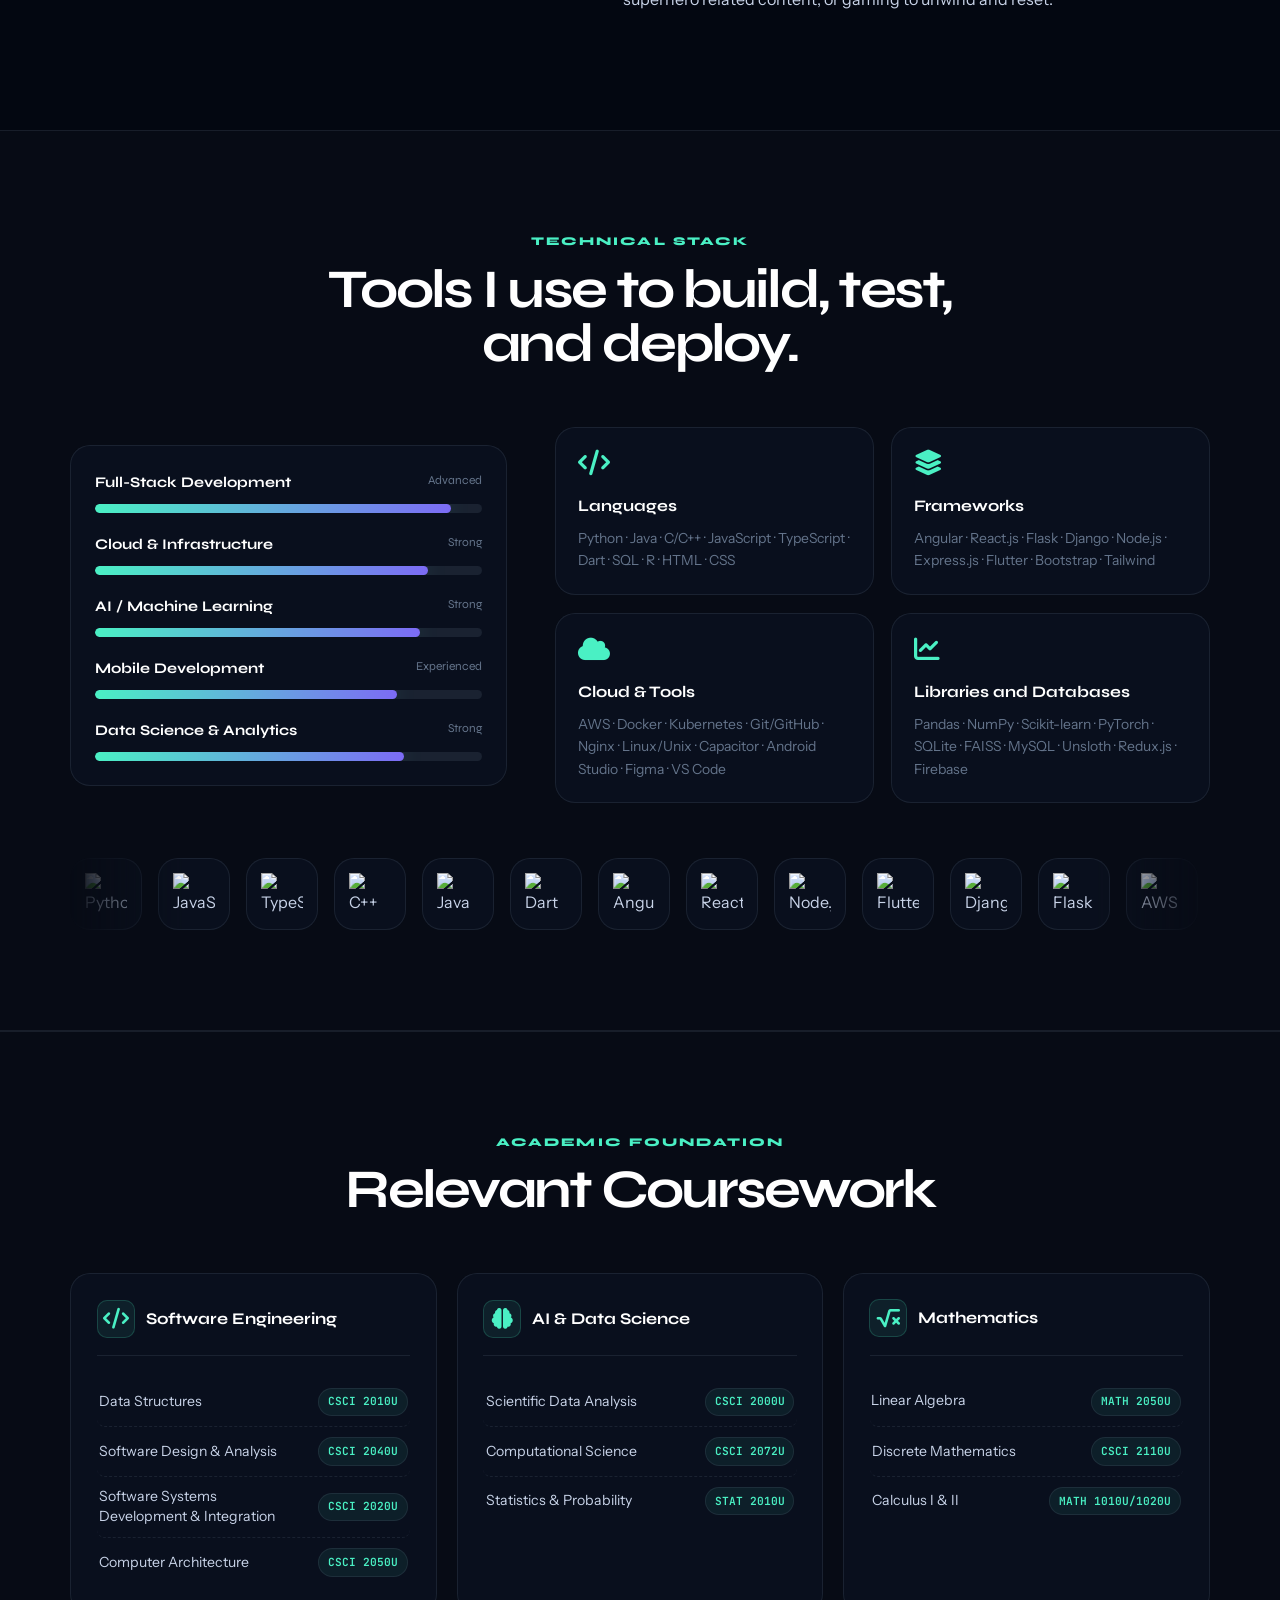
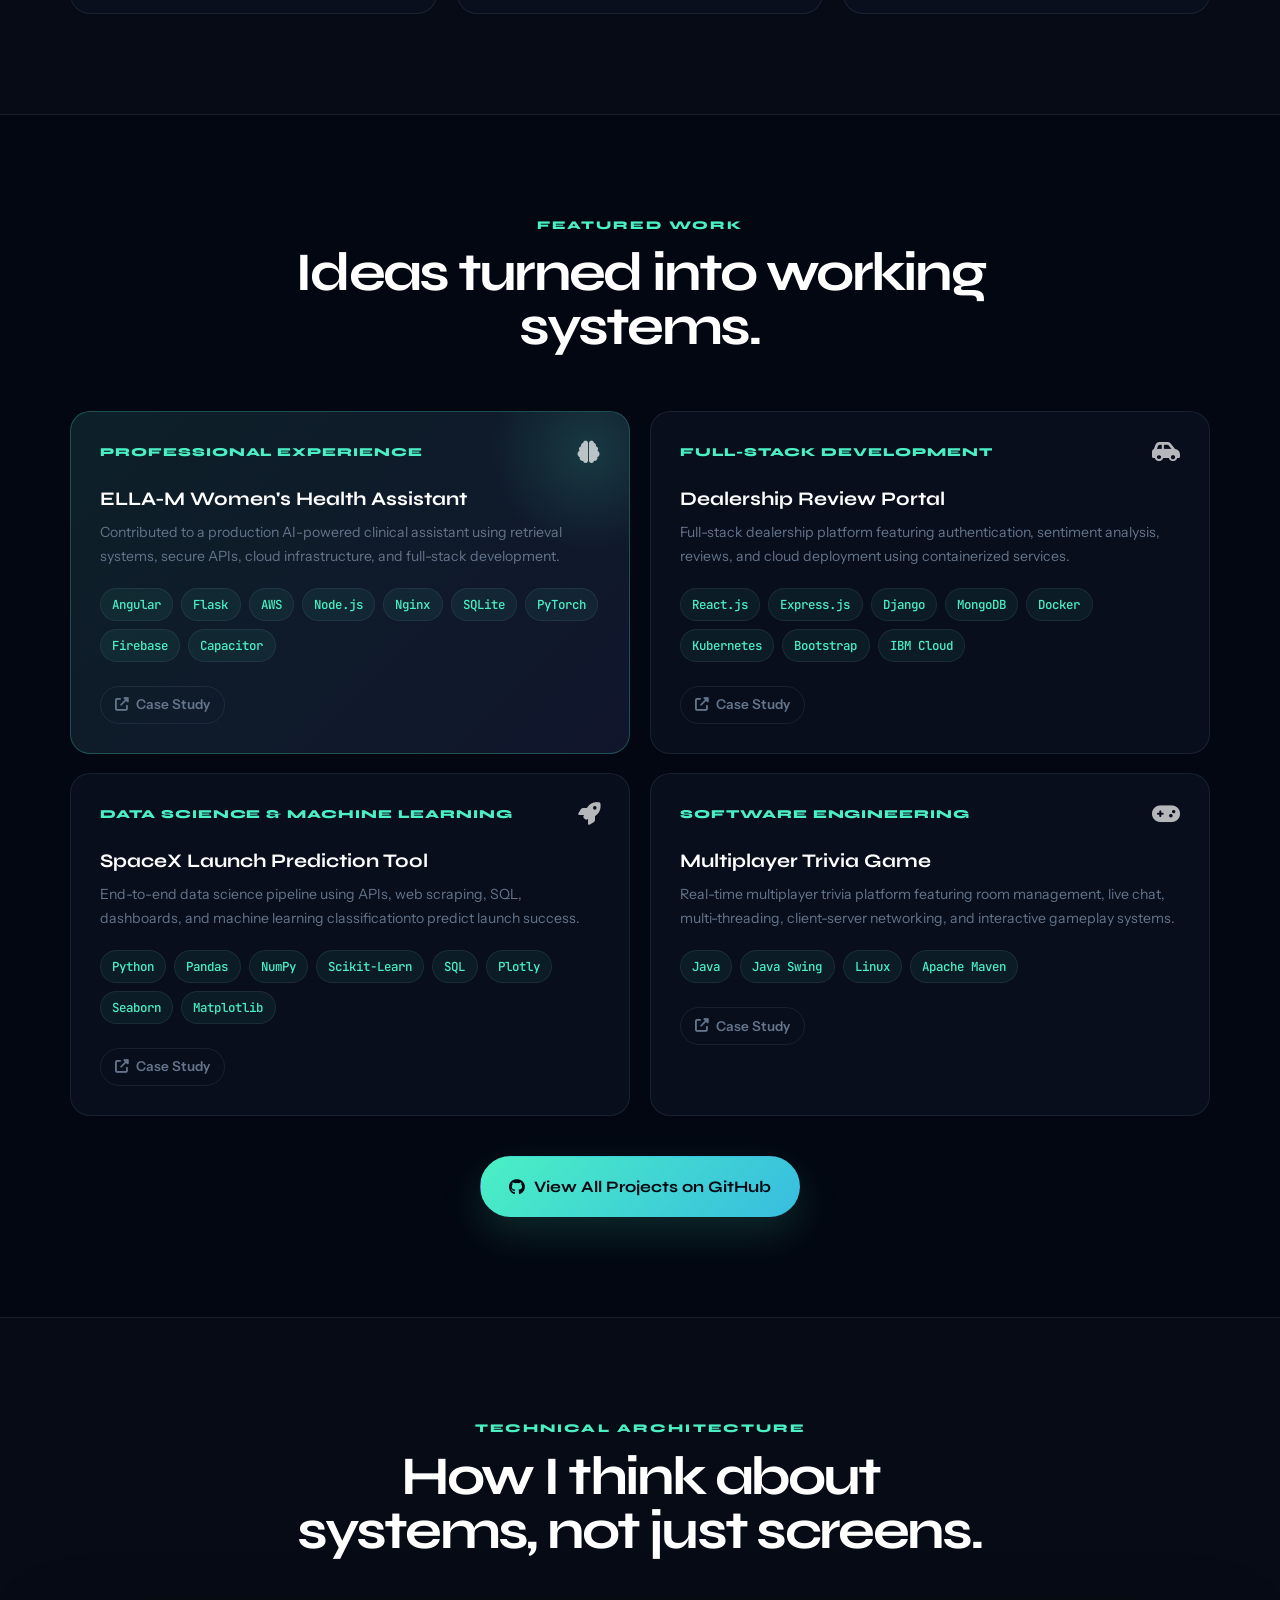
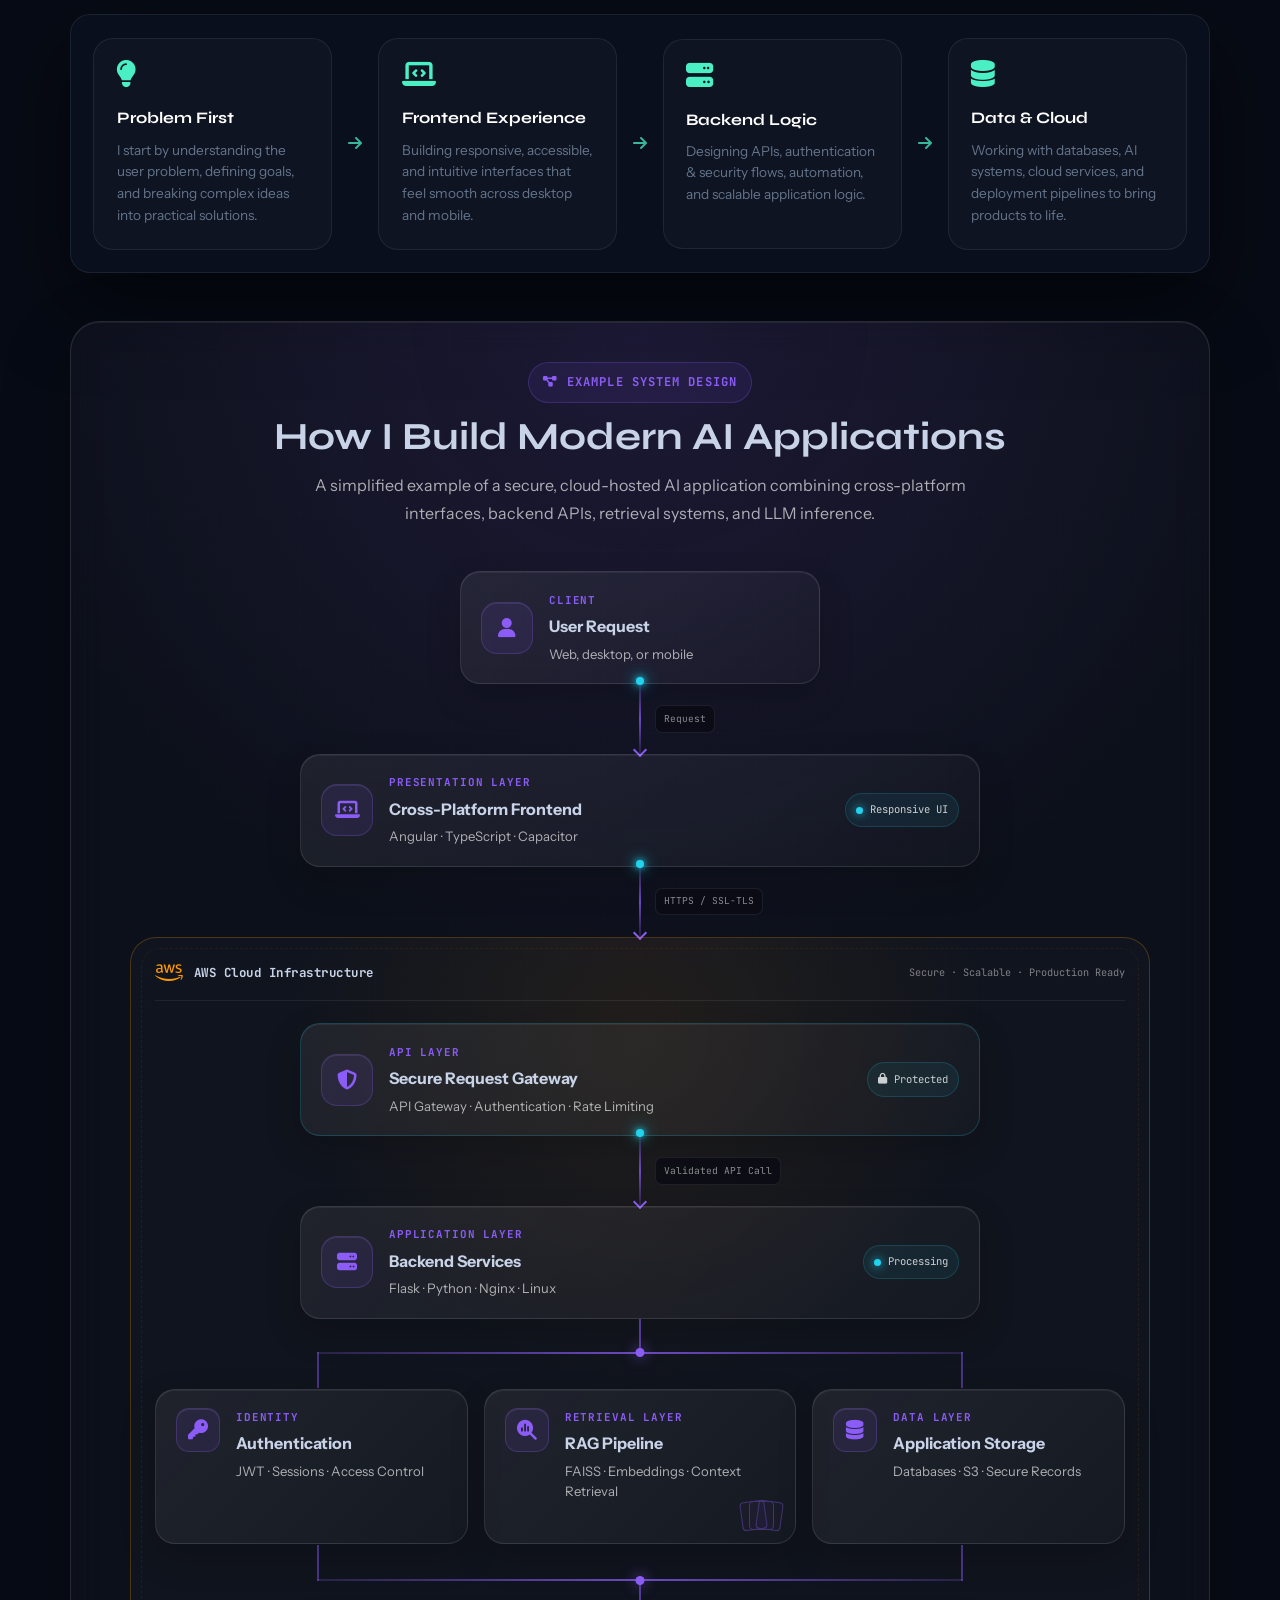
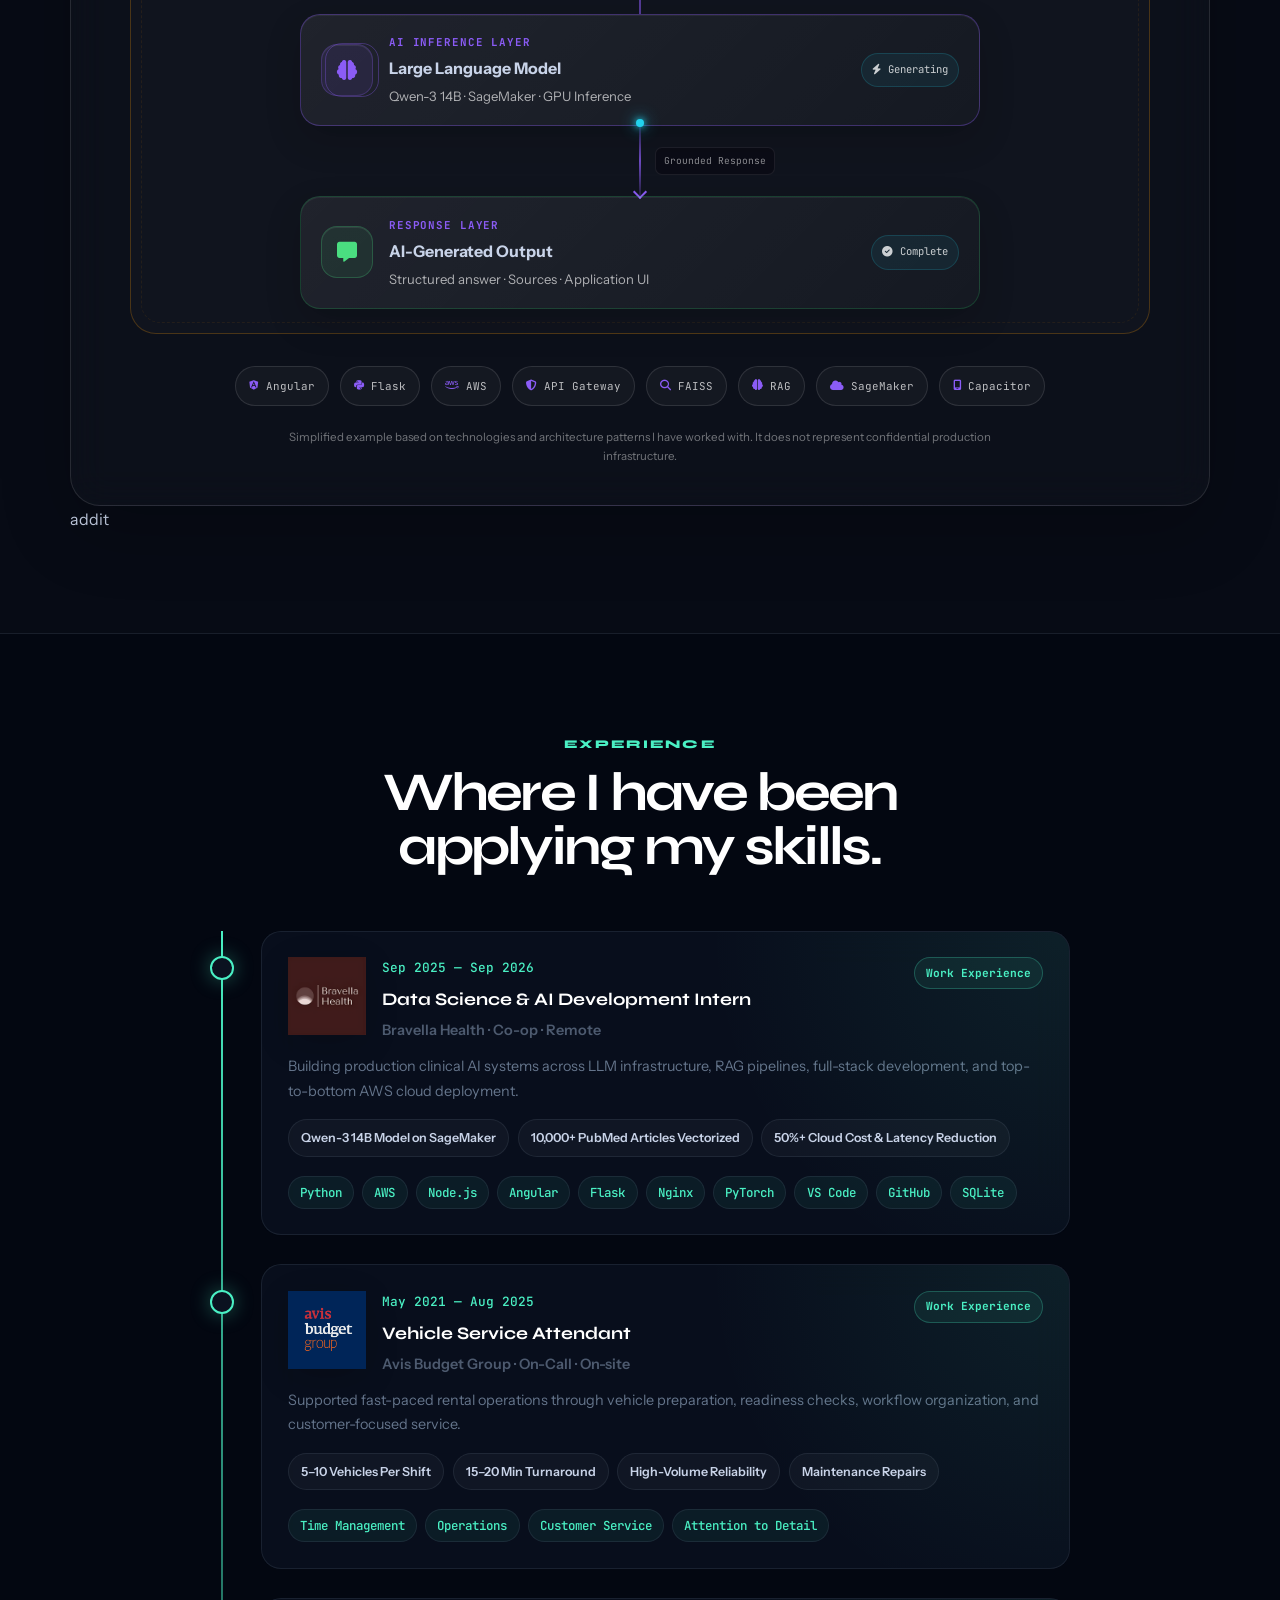
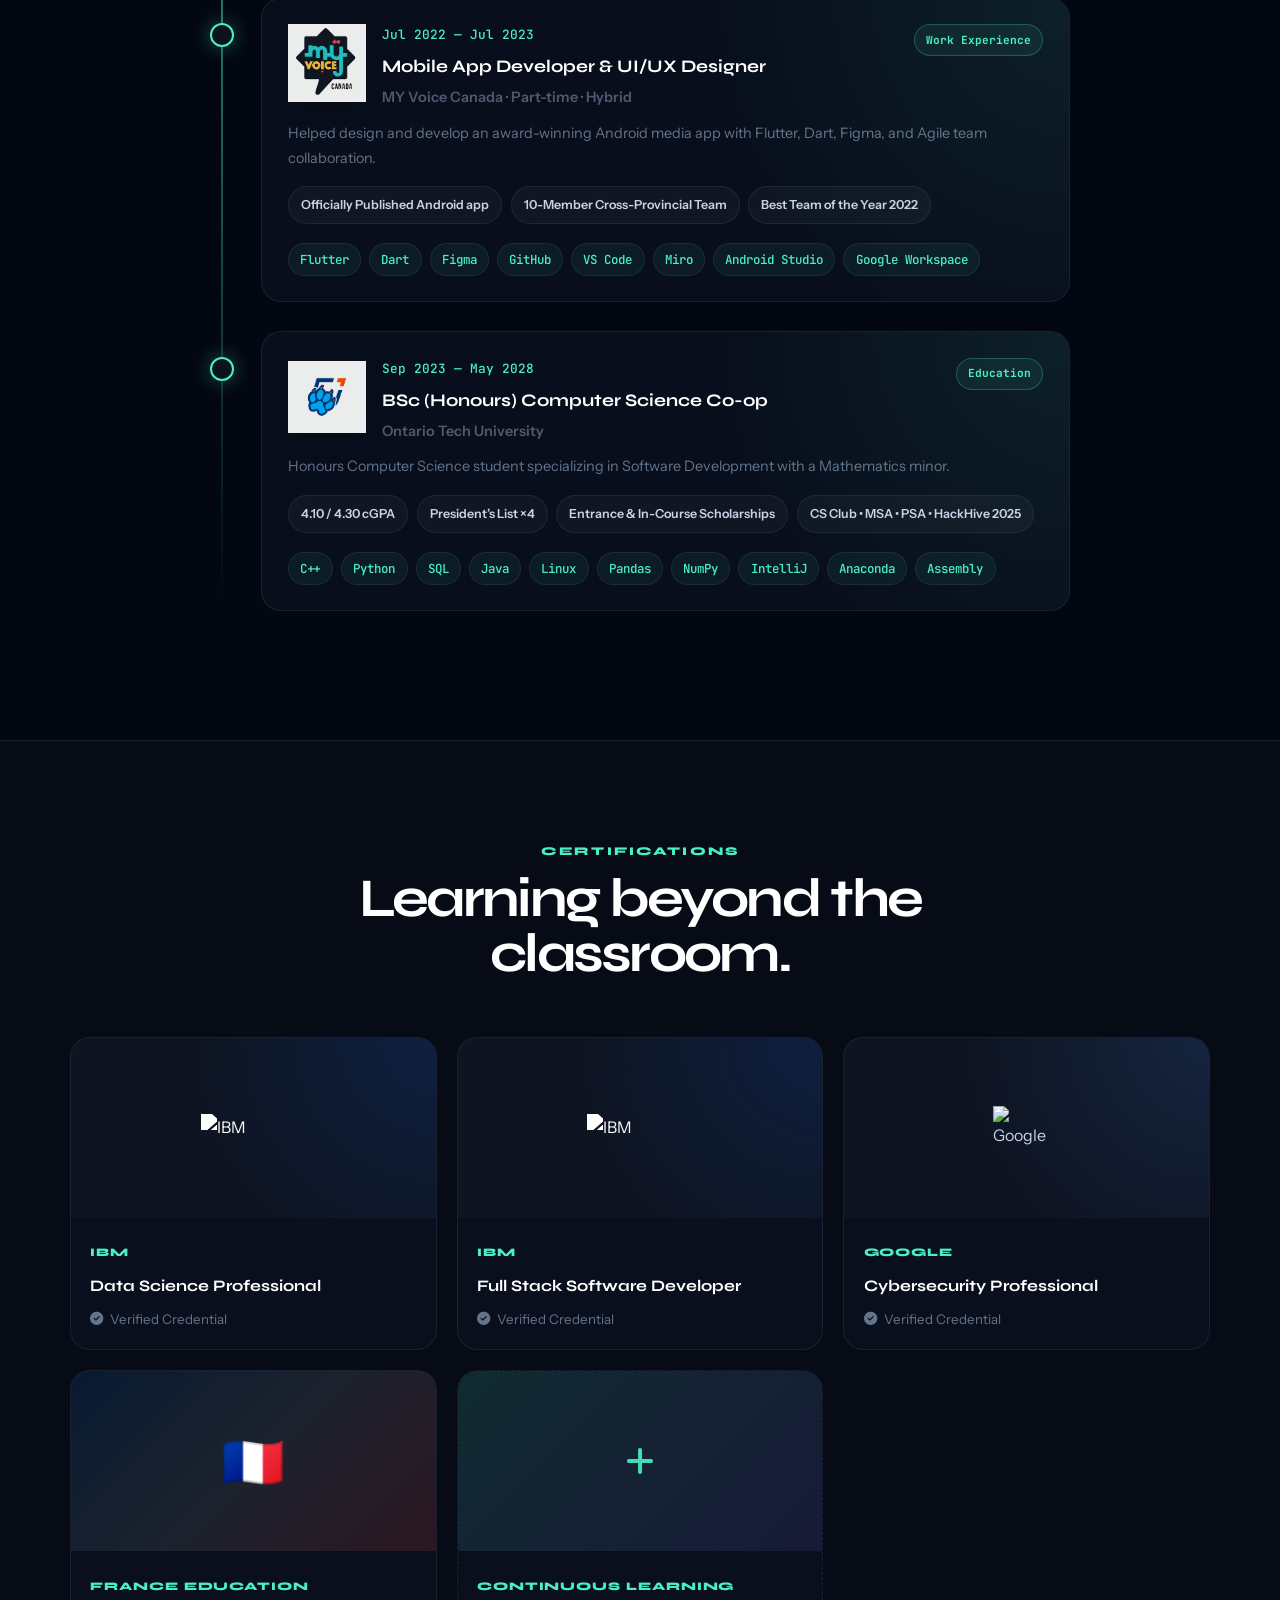
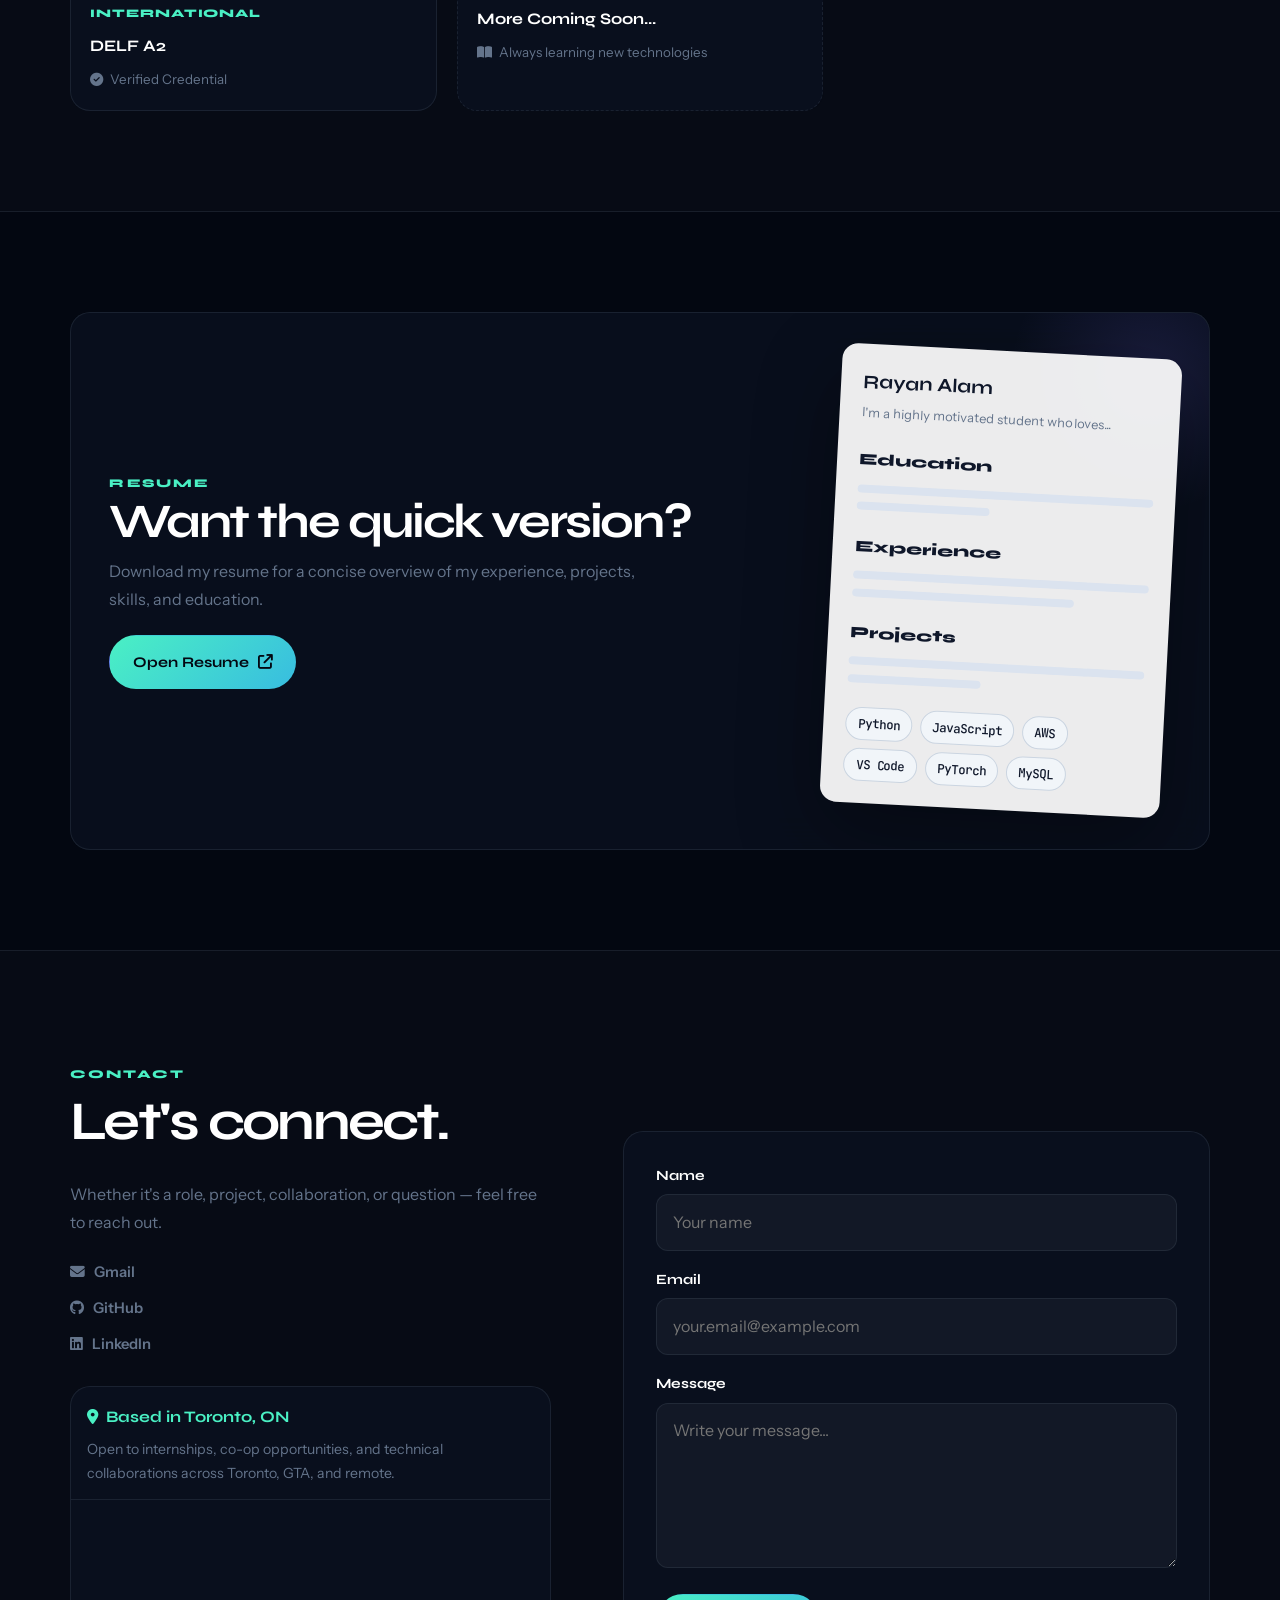
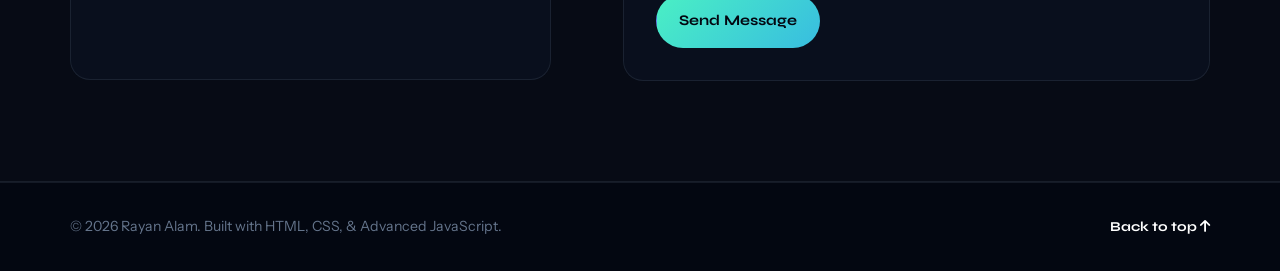
==== commit 23aa708b: "addiitonal section to architecture" ====
--- a/index.html
+++ b/index.html
@@ -534,6 +534,255 @@
         </div>
         </div>
       </div>
+
+      <!-- MODERN AI SYSTEM ARCHITECTURE -->
+<div class="ai-system-architecture" data-reveal data-reveal-delay="150">
+
+  <div class="ai-architecture-heading">
+    <span class="ai-architecture-kicker">
+      <i class="fa-solid fa-diagram-project"></i>
+      Example System Design
+    </span>
+
+    <h3>How I Build Modern AI Applications</h3>
+
+    <p>
+      A simplified example of a secure, cloud-hosted AI application combining
+      cross-platform interfaces, backend APIs, retrieval systems, and LLM inference.
+    </p>
+  </div>
+
+  <div class="ai-architecture-canvas">
+
+    <!-- USER -->
+    <div class="ai-layer ai-user-layer">
+      <div class="ai-node ai-user-node">
+        <div class="ai-node-icon">
+          <i class="fa-solid fa-user"></i>
+        </div>
+
+        <div class="ai-node-copy">
+          <span class="ai-node-label">Client</span>
+          <h4>User Request</h4>
+          <p>Web, desktop, or mobile</p>
+        </div>
+      </div>
+    </div>
+
+    <div class="ai-vertical-connector">
+      <span class="ai-flow-dot"></span>
+      <span class="ai-connector-label">Request</span>
+    </div>
+
+    <!-- FRONTEND -->
+    <div class="ai-layer">
+      <div class="ai-node ai-node-wide">
+        <div class="ai-node-icon">
+          <i class="fa-solid fa-laptop-code"></i>
+        </div>
+
+        <div class="ai-node-copy">
+          <span class="ai-node-label">Presentation Layer</span>
+          <h4>Cross-Platform Frontend</h4>
+          <p>Angular · TypeScript · Capacitor</p>
+        </div>
+
+        <span class="ai-status-badge">
+          <span></span>
+          Responsive UI
+        </span>
+      </div>
+    </div>
+
+    <div class="ai-vertical-connector">
+      <span class="ai-flow-dot ai-flow-dot-delay-1"></span>
+      <span class="ai-connector-label">HTTPS / SSL-TLS</span>
+    </div>
+
+    <!-- AWS CLOUD -->
+    <div class="ai-cloud-boundary">
+
+      <div class="ai-cloud-title">
+        <div>
+          <i class="fa-brands fa-aws"></i>
+          <span>AWS Cloud Infrastructure</span>
+        </div>
+
+        <small>Secure · Scalable · Production Ready</small>
+      </div>
+
+      <!-- API -->
+      <div class="ai-layer">
+        <div class="ai-node ai-node-wide ai-api-node">
+          <div class="ai-node-icon">
+            <i class="fa-solid fa-shield-halved"></i>
+          </div>
+
+          <div class="ai-node-copy">
+            <span class="ai-node-label">API Layer</span>
+            <h4>Secure Request Gateway</h4>
+            <p>API Gateway · Authentication · Rate Limiting</p>
+          </div>
+
+          <span class="ai-status-badge">
+            <i class="fa-solid fa-lock"></i>
+            Protected
+          </span>
+        </div>
+      </div>
+
+      <div class="ai-vertical-connector">
+        <span class="ai-flow-dot ai-flow-dot-delay-2"></span>
+        <span class="ai-connector-label">Validated API Call</span>
+      </div>
+
+      <!-- BACKEND -->
+      <div class="ai-layer">
+        <div class="ai-node ai-node-wide">
+          <div class="ai-node-icon">
+            <i class="fa-solid fa-server"></i>
+          </div>
+
+          <div class="ai-node-copy">
+            <span class="ai-node-label">Application Layer</span>
+            <h4>Backend Services</h4>
+            <p>Flask · Python · Nginx · Linux</p>
+          </div>
+
+          <span class="ai-status-badge">
+            <span></span>
+            Processing
+          </span>
+        </div>
+      </div>
+
+      <div class="ai-branch-connector">
+        <div class="ai-branch-line ai-branch-line-left"></div>
+        <div class="ai-branch-line ai-branch-line-right"></div>
+        <span class="ai-branch-dot"></span>
+      </div>
+
+      <!-- PARALLEL SERVICES -->
+      <div class="ai-service-grid">
+
+        <div class="ai-node ai-service-node">
+          <div class="ai-node-icon">
+            <i class="fa-solid fa-key"></i>
+          </div>
+
+          <div class="ai-node-copy">
+            <span class="ai-node-label">Identity</span>
+            <h4>Authentication</h4>
+            <p>JWT · Sessions · Access Control</p>
+          </div>
+        </div>
+
+        <div class="ai-node ai-service-node ai-rag-node">
+          <div class="ai-node-icon">
+            <i class="fa-solid fa-magnifying-glass-chart"></i>
+          </div>
+
+          <div class="ai-node-copy">
+            <span class="ai-node-label">Retrieval Layer</span>
+            <h4>RAG Pipeline</h4>
+            <p>FAISS · Embeddings · Context Retrieval</p>
+          </div>
+
+          <div class="ai-mini-documents" aria-hidden="true">
+            <span></span>
+            <span></span>
+            <span></span>
+          </div>
+        </div>
+
+        <div class="ai-node ai-service-node">
+          <div class="ai-node-icon">
+            <i class="fa-solid fa-database"></i>
+          </div>
+
+          <div class="ai-node-copy">
+            <span class="ai-node-label">Data Layer</span>
+            <h4>Application Storage</h4>
+            <p>Databases · S3 · Secure Records</p>
+          </div>
+        </div>
+
+      </div>
+
+      <div class="ai-merge-connector">
+        <div class="ai-merge-line ai-merge-line-left"></div>
+        <div class="ai-merge-line ai-merge-line-right"></div>
+        <span class="ai-merge-dot"></span>
+      </div>
+
+      <!-- LLM -->
+      <div class="ai-layer">
+        <div class="ai-node ai-node-wide ai-llm-node">
+          <div class="ai-model-pulse"></div>
+
+          <div class="ai-node-icon">
+            <i class="fa-solid fa-brain"></i>
+          </div>
+
+          <div class="ai-node-copy">
+            <span class="ai-node-label">AI Inference Layer</span>
+            <h4>Large Language Model</h4>
+            <p>Qwen-3 14B · SageMaker · GPU Inference</p>
+          </div>
+
+          <span class="ai-status-badge">
+            <i class="fa-solid fa-bolt"></i>
+            Generating
+          </span>
+        </div>
+      </div>
+
+      <div class="ai-vertical-connector">
+        <span class="ai-flow-dot ai-flow-dot-delay-3"></span>
+        <span class="ai-connector-label">Grounded Response</span>
+      </div>
+
+      <!-- RESPONSE -->
+      <div class="ai-layer">
+        <div class="ai-node ai-node-wide ai-response-node">
+          <div class="ai-node-icon">
+            <i class="fa-solid fa-message"></i>
+          </div>
+
+          <div class="ai-node-copy">
+            <span class="ai-node-label">Response Layer</span>
+            <h4>AI-Generated Output</h4>
+            <p>Structured answer · Sources · Application UI</p>
+          </div>
+
+          <span class="ai-status-badge">
+            <i class="fa-solid fa-circle-check"></i>
+            Complete
+          </span>
+        </div>
+      </div>
+
+    </div>
+
+    <!-- TECHNOLOGY SUMMARY -->
+    <div class="ai-architecture-stack">
+      <span><i class="fa-brands fa-angular"></i> Angular</span>
+      <span><i class="fa-brands fa-python"></i> Flask</span>
+      <span><i class="fa-brands fa-aws"></i> AWS</span>
+      <span><i class="fa-solid fa-shield-halved"></i> API Gateway</span>
+      <span><i class="fa-solid fa-magnifying-glass"></i> FAISS</span>
+      <span><i class="fa-solid fa-brain"></i> RAG</span>
+      <span><i class="fa-solid fa-cloud"></i> SageMaker</span>
+      <span><i class="fa-solid fa-mobile-screen"></i> Capacitor</span>
+    </div>
+
+    <p class="ai-architecture-note">
+      Simplified example based on technologies and architecture patterns I have
+      worked with. It does not represent confidential production infrastructure.
+    </p>
+
+  </div>
+</div>addit
     </div>
   </section>
 
--- a/styles.css
+++ b/styles.css
@@ -2278,4 +2278,846 @@
 
 .projects-btn:hover{
   box-shadow:0 20px 50px rgba(74,240,196,.25);
+}
+
+/* =========================================================
+   MODERN AI SYSTEM ARCHITECTURE
+   ========================================================= */
+
+.ai-system-architecture {
+  --ai-accent: var(--primary, #8b5cf6);
+  --ai-accent-secondary: var(--secondary, #22d3ee);
+  --ai-surface: rgba(255, 255, 255, 0.045);
+  --ai-surface-strong: rgba(255, 255, 255, 0.07);
+  --ai-border: rgba(255, 255, 255, 0.11);
+  --ai-border-strong: rgba(139, 92, 246, 0.45);
+  --ai-muted: rgba(255, 255, 255, 0.65);
+
+  position: relative;
+  margin-top: 3rem;
+  padding: 2.5rem;
+  border: 1px solid var(--ai-border);
+  border-radius: 30px;
+  overflow: hidden;
+  background:
+    radial-gradient(
+      circle at 50% 0%,
+      rgba(139, 92, 246, 0.13),
+      transparent 35%
+    ),
+    rgba(255, 255, 255, 0.025);
+  box-shadow:
+    0 24px 70px rgba(0, 0, 0, 0.22),
+    inset 0 1px 0 rgba(255, 255, 255, 0.06);
+  backdrop-filter: blur(18px);
+}
+
+.ai-system-architecture::before {
+  content: "";
+  position: absolute;
+  inset: 0;
+  pointer-events: none;
+  opacity: 0.16;
+  background-image:
+    linear-gradient(rgba(255, 255, 255, 0.05) 1px, transparent 1px),
+    linear-gradient(90deg, rgba(255, 255, 255, 0.05) 1px, transparent 1px);
+  background-size: 38px 38px;
+  mask-image: linear-gradient(to bottom, black, transparent 80%);
+}
+
+.ai-architecture-heading {
+  position: relative;
+  z-index: 2;
+  max-width: 760px;
+  margin: 0 auto 2.75rem;
+  text-align: center;
+}
+
+.ai-architecture-kicker {
+  display: inline-flex;
+  align-items: center;
+  gap: 0.55rem;
+  margin-bottom: 0.85rem;
+  padding: 0.55rem 0.9rem;
+  border: 1px solid rgba(139, 92, 246, 0.24);
+  border-radius: 999px;
+  color: var(--ai-accent);
+  background: rgba(139, 92, 246, 0.09);
+  font-family: "JetBrains Mono", monospace;
+  font-size: 0.76rem;
+  font-weight: 700;
+  letter-spacing: 0.09em;
+  text-transform: uppercase;
+}
+
+.ai-architecture-heading h3 {
+  margin: 0 0 0.8rem;
+  font-family: "Syne", sans-serif;
+  font-size: clamp(1.8rem, 3vw, 2.75rem);
+  line-height: 1.1;
+}
+
+.ai-architecture-heading p {
+  max-width: 680px;
+  margin: 0 auto;
+  color: var(--ai-muted);
+  line-height: 1.75;
+}
+
+.ai-architecture-canvas {
+  position: relative;
+  z-index: 2;
+  max-width: 1020px;
+  margin: 0 auto;
+}
+
+.ai-layer {
+  display: flex;
+  justify-content: center;
+}
+
+.ai-node {
+  position: relative;
+  display: flex;
+  align-items: center;
+  gap: 1rem;
+  min-width: 0;
+  padding: 1.15rem 1.25rem;
+  border: 1px solid var(--ai-border);
+  border-radius: 20px;
+  background:
+    linear-gradient(
+      135deg,
+      rgba(255, 255, 255, 0.065),
+      rgba(255, 255, 255, 0.025)
+    );
+  box-shadow:
+    0 14px 35px rgba(0, 0, 0, 0.18),
+    inset 0 1px 0 rgba(255, 255, 255, 0.06);
+  transition:
+    transform 0.3s ease,
+    border-color 0.3s ease,
+    box-shadow 0.3s ease;
+}
+
+.ai-node:hover {
+  z-index: 5;
+  transform: translateY(-5px);
+  border-color: var(--ai-border-strong);
+  box-shadow:
+    0 20px 45px rgba(0, 0, 0, 0.26),
+    0 0 30px rgba(139, 92, 246, 0.1);
+}
+
+.ai-node-wide {
+  width: min(100%, 680px);
+}
+
+.ai-user-node {
+  width: min(100%, 360px);
+}
+
+.ai-node-icon {
+  position: relative;
+  z-index: 2;
+  display: grid;
+  flex: 0 0 52px;
+  width: 52px;
+  height: 52px;
+  place-items: center;
+  border: 1px solid rgba(139, 92, 246, 0.25);
+  border-radius: 16px;
+  color: var(--ai-accent);
+  background: rgba(139, 92, 246, 0.1);
+  font-size: 1.25rem;
+  box-shadow: inset 0 1px 0 rgba(255, 255, 255, 0.08);
+}
+
+.ai-node-copy {
+  flex: 1;
+  min-width: 0;
+}
+
+.ai-node-label {
+  display: block;
+  margin-bottom: 0.25rem;
+  color: var(--ai-accent);
+  font-family: "JetBrains Mono", monospace;
+  font-size: 0.68rem;
+  font-weight: 700;
+  letter-spacing: 0.08em;
+  text-transform: uppercase;
+}
+
+.ai-node h4 {
+  margin: 0 0 0.28rem;
+  font-size: 1rem;
+}
+
+.ai-node p {
+  margin: 0;
+  color: var(--ai-muted);
+  font-size: 0.82rem;
+  line-height: 1.5;
+}
+
+.ai-status-badge {
+  display: inline-flex;
+  flex: 0 0 auto;
+  align-items: center;
+  gap: 0.42rem;
+  padding: 0.45rem 0.65rem;
+  border: 1px solid rgba(34, 211, 238, 0.17);
+  border-radius: 999px;
+  color: rgba(255, 255, 255, 0.78);
+  background: rgba(34, 211, 238, 0.07);
+  font-family: "JetBrains Mono", monospace;
+  font-size: 0.66rem;
+  white-space: nowrap;
+}
+
+.ai-status-badge > span {
+  width: 7px;
+  height: 7px;
+  border-radius: 50%;
+  background: var(--ai-accent-secondary);
+  box-shadow: 0 0 10px var(--ai-accent-secondary);
+  animation: aiStatusPulse 1.8s infinite;
+}
+
+/* Vertical request lines */
+
+.ai-vertical-connector {
+  position: relative;
+  width: 2px;
+  height: 70px;
+  margin: 0 auto;
+  overflow: visible;
+  background: linear-gradient(
+    to bottom,
+    rgba(139, 92, 246, 0.15),
+    rgba(139, 92, 246, 0.75),
+    rgba(139, 92, 246, 0.15)
+  );
+}
+
+.ai-vertical-connector::after {
+  content: "";
+  position: absolute;
+  bottom: -1px;
+  left: 50%;
+  width: 8px;
+  height: 8px;
+  border-right: 2px solid var(--ai-accent);
+  border-bottom: 2px solid var(--ai-accent);
+  transform: translateX(-50%) rotate(45deg);
+}
+
+.ai-connector-label {
+  position: absolute;
+  top: 50%;
+  left: 16px;
+  transform: translateY(-50%);
+  padding: 0.3rem 0.5rem;
+  border: 1px solid rgba(255, 255, 255, 0.08);
+  border-radius: 7px;
+  color: rgba(255, 255, 255, 0.52);
+  background: rgba(10, 10, 20, 0.8);
+  font-family: "JetBrains Mono", monospace;
+  font-size: 0.6rem;
+  white-space: nowrap;
+}
+
+.ai-flow-dot {
+  position: absolute;
+  top: -7px;
+  left: 50%;
+  z-index: 2;
+  width: 8px;
+  height: 8px;
+  border-radius: 50%;
+  background: var(--ai-accent-secondary);
+  box-shadow:
+    0 0 7px var(--ai-accent-secondary),
+    0 0 16px var(--ai-accent-secondary);
+  transform: translateX(-50%);
+  animation: aiFlowDown 2.4s linear infinite;
+}
+
+.ai-flow-dot-delay-1 {
+  animation-delay: 0.4s;
+}
+
+.ai-flow-dot-delay-2 {
+  animation-delay: 0.8s;
+}
+
+.ai-flow-dot-delay-3 {
+  animation-delay: 1.2s;
+}
+
+/* AWS boundary */
+
+.ai-cloud-boundary {
+  position: relative;
+  padding: 1.5rem;
+  border: 1px solid rgba(255, 153, 0, 0.24);
+  border-radius: 26px;
+  background:
+    radial-gradient(
+      circle at 50% 10%,
+      rgba(255, 153, 0, 0.07),
+      transparent 34%
+    ),
+    rgba(255, 255, 255, 0.018);
+}
+
+.ai-cloud-boundary::before {
+  content: "";
+  position: absolute;
+  inset: 10px;
+  pointer-events: none;
+  border: 1px dashed rgba(255, 153, 0, 0.08);
+  border-radius: 19px;
+}
+
+.ai-cloud-title {
+  position: relative;
+  z-index: 2;
+  display: flex;
+  align-items: center;
+  justify-content: space-between;
+  gap: 1rem;
+  margin-bottom: 1.4rem;
+  padding-bottom: 1rem;
+  border-bottom: 1px solid rgba(255, 255, 255, 0.07);
+}
+
+.ai-cloud-title > div {
+  display: flex;
+  align-items: center;
+  gap: 0.65rem;
+  font-family: "JetBrains Mono", monospace;
+  font-size: 0.78rem;
+  font-weight: 700;
+  letter-spacing: 0.04em;
+}
+
+.ai-cloud-title i {
+  color: #ff9900;
+  font-size: 1.4rem;
+}
+
+.ai-cloud-title small {
+  color: rgba(255, 255, 255, 0.46);
+  font-family: "JetBrains Mono", monospace;
+  font-size: 0.64rem;
+}
+
+/* Service split */
+
+.ai-service-grid {
+  position: relative;
+  display: grid;
+  grid-template-columns: repeat(3, minmax(0, 1fr));
+  gap: 1rem;
+}
+
+.ai-service-node {
+  align-items: flex-start;
+  min-height: 155px;
+}
+
+.ai-service-node .ai-node-icon {
+  flex-basis: 44px;
+  width: 44px;
+  height: 44px;
+  border-radius: 13px;
+}
+
+.ai-mini-documents {
+  position: absolute;
+  right: 12px;
+  bottom: 10px;
+  width: 42px;
+  height: 32px;
+  opacity: 0.38;
+}
+
+.ai-mini-documents span {
+  position: absolute;
+  width: 25px;
+  height: 29px;
+  border: 1px solid var(--ai-accent);
+  border-radius: 4px;
+  background: rgba(139, 92, 246, 0.07);
+}
+
+.ai-mini-documents span:nth-child(1) {
+  left: 0;
+  transform: rotate(-8deg);
+}
+
+.ai-mini-documents span:nth-child(2) {
+  left: 8px;
+}
+
+.ai-mini-documents span:nth-child(3) {
+  left: 16px;
+  transform: rotate(8deg);
+}
+
+/* Branch connectors */
+
+.ai-branch-connector,
+.ai-merge-connector {
+  position: relative;
+  height: 70px;
+}
+
+.ai-branch-connector::before,
+.ai-merge-connector::before {
+  content: "";
+  position: absolute;
+  left: 50%;
+  width: 2px;
+  height: 34px;
+  transform: translateX(-50%);
+  background: rgba(139, 92, 246, 0.55);
+}
+
+.ai-branch-connector::before {
+  top: 0;
+}
+
+.ai-merge-connector::before {
+  bottom: 0;
+}
+
+.ai-branch-connector::after,
+.ai-merge-connector::after {
+  content: "";
+  position: absolute;
+  left: 16.66%;
+  width: 66.66%;
+  height: 2px;
+  background: linear-gradient(
+    90deg,
+    rgba(139, 92, 246, 0.2),
+    rgba(139, 92, 246, 0.75),
+    rgba(139, 92, 246, 0.2)
+  );
+}
+
+.ai-branch-connector::after {
+  top: 33px;
+}
+
+.ai-merge-connector::after {
+  bottom: 33px;
+}
+
+.ai-branch-line,
+.ai-merge-line {
+  position: absolute;
+  width: 2px;
+  height: 36px;
+  background: rgba(139, 92, 246, 0.45);
+}
+
+.ai-branch-line {
+  top: 33px;
+}
+
+.ai-merge-line {
+  bottom: 33px;
+}
+
+.ai-branch-line-left,
+.ai-merge-line-left {
+  left: 16.66%;
+}
+
+.ai-branch-line-right,
+.ai-merge-line-right {
+  right: 16.66%;
+}
+
+.ai-branch-dot,
+.ai-merge-dot {
+  position: absolute;
+  left: 50%;
+  z-index: 2;
+  width: 9px;
+  height: 9px;
+  border-radius: 50%;
+  background: var(--ai-accent);
+  box-shadow: 0 0 14px rgba(139, 92, 246, 0.8);
+  transform: translateX(-50%);
+}
+
+.ai-branch-dot {
+  top: 29px;
+}
+
+.ai-merge-dot {
+  bottom: 29px;
+}
+
+/* Special nodes */
+
+.ai-api-node {
+  border-color: rgba(34, 211, 238, 0.2);
+}
+
+.ai-llm-node {
+  overflow: hidden;
+  border-color: rgba(139, 92, 246, 0.34);
+}
+
+.ai-llm-node::after {
+  content: "";
+  position: absolute;
+  inset: 0;
+  pointer-events: none;
+  background: linear-gradient(
+    110deg,
+    transparent 20%,
+    rgba(139, 92, 246, 0.08) 45%,
+    transparent 70%
+  );
+  transform: translateX(-100%);
+  animation: aiModelSweep 4s ease-in-out infinite;
+}
+
+.ai-model-pulse {
+  position: absolute;
+  left: 24px;
+  width: 54px;
+  height: 54px;
+  border: 1px solid rgba(139, 92, 246, 0.34);
+  border-radius: 17px;
+  animation: aiModelPulse 2.2s ease-out infinite;
+}
+
+.ai-response-node {
+  border-color: rgba(34, 197, 94, 0.22);
+}
+
+.ai-response-node .ai-node-icon {
+  color: #4ade80;
+  border-color: rgba(74, 222, 128, 0.24);
+  background: rgba(74, 222, 128, 0.08);
+}
+
+/* Stack pills */
+
+.ai-architecture-stack {
+  display: flex;
+  flex-wrap: wrap;
+  justify-content: center;
+  gap: 0.7rem;
+  margin-top: 2rem;
+}
+
+.ai-architecture-stack span {
+  display: inline-flex;
+  align-items: center;
+  gap: 0.45rem;
+  padding: 0.62rem 0.8rem;
+  border: 1px solid var(--ai-border);
+  border-radius: 999px;
+  color: rgba(255, 255, 255, 0.72);
+  background: rgba(255, 255, 255, 0.035);
+  font-family: "JetBrains Mono", monospace;
+  font-size: 0.68rem;
+  transition:
+    transform 0.25s ease,
+    border-color 0.25s ease,
+    color 0.25s ease;
+}
+
+.ai-architecture-stack span:hover {
+  transform: translateY(-3px);
+  border-color: var(--ai-border-strong);
+  color: #ffffff;
+}
+
+.ai-architecture-stack i {
+  color: var(--ai-accent);
+}
+
+.ai-architecture-note {
+  max-width: 760px;
+  margin: 1.4rem auto 0;
+  color: rgba(255, 255, 255, 0.42);
+  font-size: 0.72rem;
+  line-height: 1.6;
+  text-align: center;
+}
+
+/* Animations */
+
+@keyframes aiFlowDown {
+  0% {
+    top: -7px;
+    opacity: 0;
+  }
+
+  12% {
+    opacity: 1;
+  }
+
+  85% {
+    opacity: 1;
+  }
+
+  100% {
+    top: calc(100% - 2px);
+    opacity: 0;
+  }
+}
+
+@keyframes aiStatusPulse {
+  0%,
+  100% {
+    opacity: 0.45;
+    transform: scale(0.85);
+  }
+
+  50% {
+    opacity: 1;
+    transform: scale(1.15);
+  }
+}
+
+@keyframes aiModelPulse {
+  0% {
+    opacity: 0.65;
+    transform: scale(0.85);
+  }
+
+  100% {
+    opacity: 0;
+    transform: scale(1.55);
+  }
+}
+
+@keyframes aiModelSweep {
+  0%,
+  25% {
+    transform: translateX(-100%);
+  }
+
+  60%,
+  100% {
+    transform: translateX(100%);
+  }
+}
+
+/* Light theme support */
+
+html[data-theme="light"] .ai-system-architecture {
+  --ai-surface: rgba(15, 23, 42, 0.035);
+  --ai-surface-strong: rgba(15, 23, 42, 0.06);
+  --ai-border: rgba(15, 23, 42, 0.11);
+  --ai-muted: rgba(15, 23, 42, 0.65);
+
+  background:
+    radial-gradient(
+      circle at 50% 0%,
+      rgba(139, 92, 246, 0.1),
+      transparent 35%
+    ),
+    rgba(255, 255, 255, 0.68);
+}
+
+html[data-theme="light"] .ai-node {
+  background:
+    linear-gradient(
+      135deg,
+      rgba(255, 255, 255, 0.95),
+      rgba(248, 250, 252, 0.9)
+    );
+}
+
+html[data-theme="light"] .ai-node p,
+html[data-theme="light"] .ai-architecture-heading p {
+  color: rgba(15, 23, 42, 0.66);
+}
+
+html[data-theme="light"] .ai-status-badge,
+html[data-theme="light"] .ai-architecture-stack span {
+  color: rgba(15, 23, 42, 0.72);
+}
+
+html[data-theme="light"] .ai-connector-label {
+  color: rgba(15, 23, 42, 0.64);
+  background: rgba(255, 255, 255, 0.94);
+}
+
+html[data-theme="light"] .ai-cloud-title small,
+html[data-theme="light"] .ai-architecture-note {
+  color: rgba(15, 23, 42, 0.48);
+}
+
+/* Tablet */
+
+@media (max-width: 900px) {
+  .ai-system-architecture {
+    padding: 2rem 1.25rem;
+  }
+
+  .ai-service-grid {
+    grid-template-columns: 1fr;
+  }
+
+  .ai-service-node {
+    min-height: auto;
+  }
+
+  .ai-branch-connector,
+  .ai-merge-connector {
+    display: none;
+  }
+
+  .ai-service-grid {
+    position: relative;
+    gap: 3rem;
+    padding: 1rem 0;
+  }
+
+  .ai-service-grid::before {
+    content: "";
+    position: absolute;
+    top: 0;
+    bottom: 0;
+    left: 50%;
+    width: 2px;
+    transform: translateX(-50%);
+    background: linear-gradient(
+      to bottom,
+      rgba(139, 92, 246, 0.2),
+      rgba(139, 92, 246, 0.65),
+      rgba(139, 92, 246, 0.2)
+    );
+  }
+
+  .ai-service-node {
+    z-index: 2;
+    width: min(100%, 580px);
+    margin: 0 auto;
+  }
+
+  .ai-service-grid::after {
+    content: "";
+    display: block;
+    position: absolute;
+    bottom: -30px;
+    left: 50%;
+    width: 2px;
+    height: 30px;
+    transform: translateX(-50%);
+    background: rgba(139, 92, 246, 0.55);
+  }
+
+  .ai-llm-node {
+    margin-top: 30px;
+  }
+}
+
+/* Mobile */
+
+@media (max-width: 600px) {
+  .ai-system-architecture {
+    margin-top: 2rem;
+    padding: 1.5rem 0.8rem;
+    border-radius: 22px;
+  }
+
+  .ai-architecture-heading {
+    margin-bottom: 2rem;
+    padding: 0 0.5rem;
+  }
+
+  .ai-architecture-heading h3 {
+    font-size: 1.7rem;
+  }
+
+  .ai-cloud-boundary {
+    padding: 1rem 0.65rem;
+    border-radius: 20px;
+  }
+
+  .ai-cloud-title {
+    align-items: flex-start;
+    flex-direction: column;
+    gap: 0.45rem;
+  }
+
+  .ai-node {
+    align-items: flex-start;
+    padding: 1rem;
+    border-radius: 16px;
+  }
+
+  .ai-node-wide,
+  .ai-user-node {
+    width: 100%;
+  }
+
+  .ai-node-icon {
+    flex-basis: 44px;
+    width: 44px;
+    height: 44px;
+    border-radius: 13px;
+  }
+
+  .ai-node h4 {
+    font-size: 0.9rem;
+  }
+
+  .ai-node p {
+    font-size: 0.75rem;
+  }
+
+  .ai-status-badge {
+    display: none;
+  }
+
+  .ai-connector-label {
+    left: 13px;
+    font-size: 0.52rem;
+  }
+
+  .ai-architecture-stack {
+    gap: 0.5rem;
+  }
+
+  .ai-architecture-stack span {
+    padding: 0.5rem 0.65rem;
+    font-size: 0.61rem;
+  }
+
+  .ai-model-pulse {
+    left: 17px;
+    width: 46px;
+    height: 46px;
+  }
+}
+
+/* Accessibility */
+
+@media (prefers-reduced-motion: reduce) {
+  .ai-flow-dot,
+  .ai-status-badge > span,
+  .ai-model-pulse,
+  .ai-llm-node::after {
+    animation: none;
+  }
+
+  .ai-node,
+  .ai-architecture-stack span {
+    transition: none;
+  }
 }
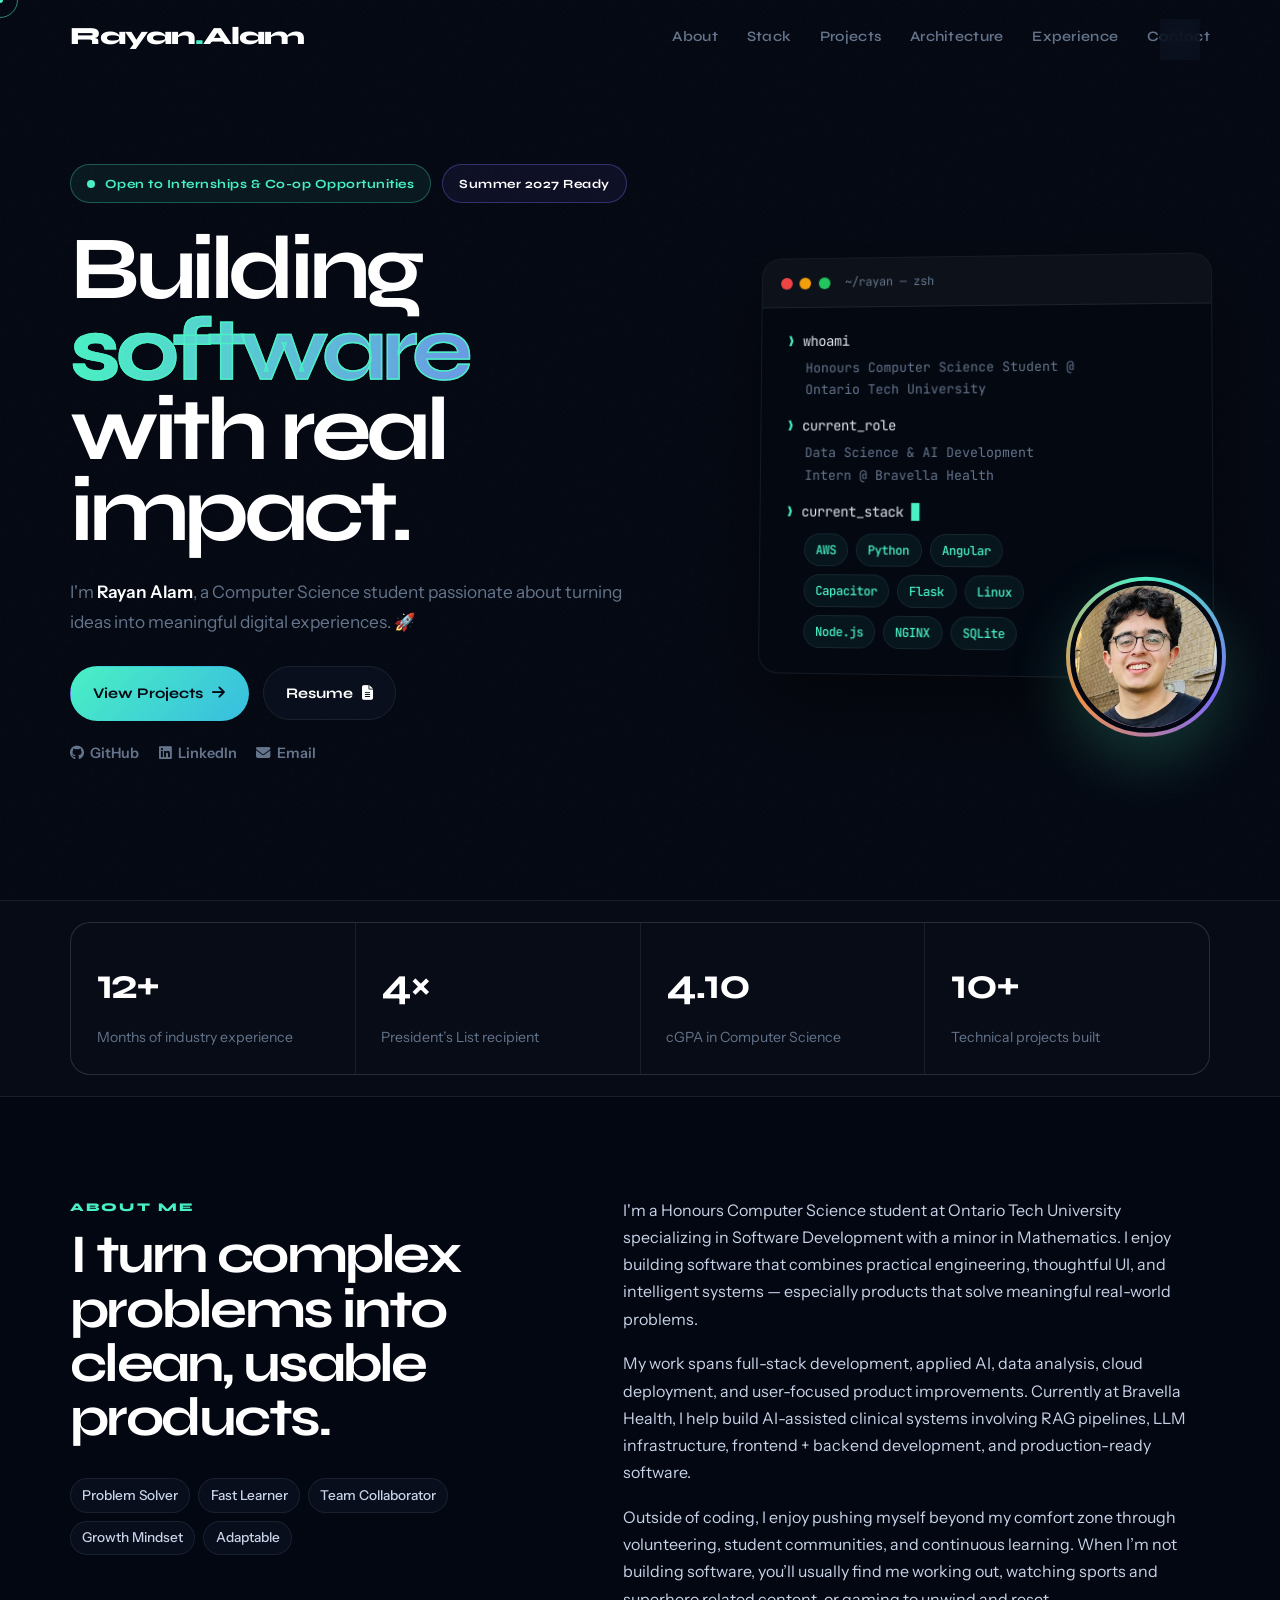
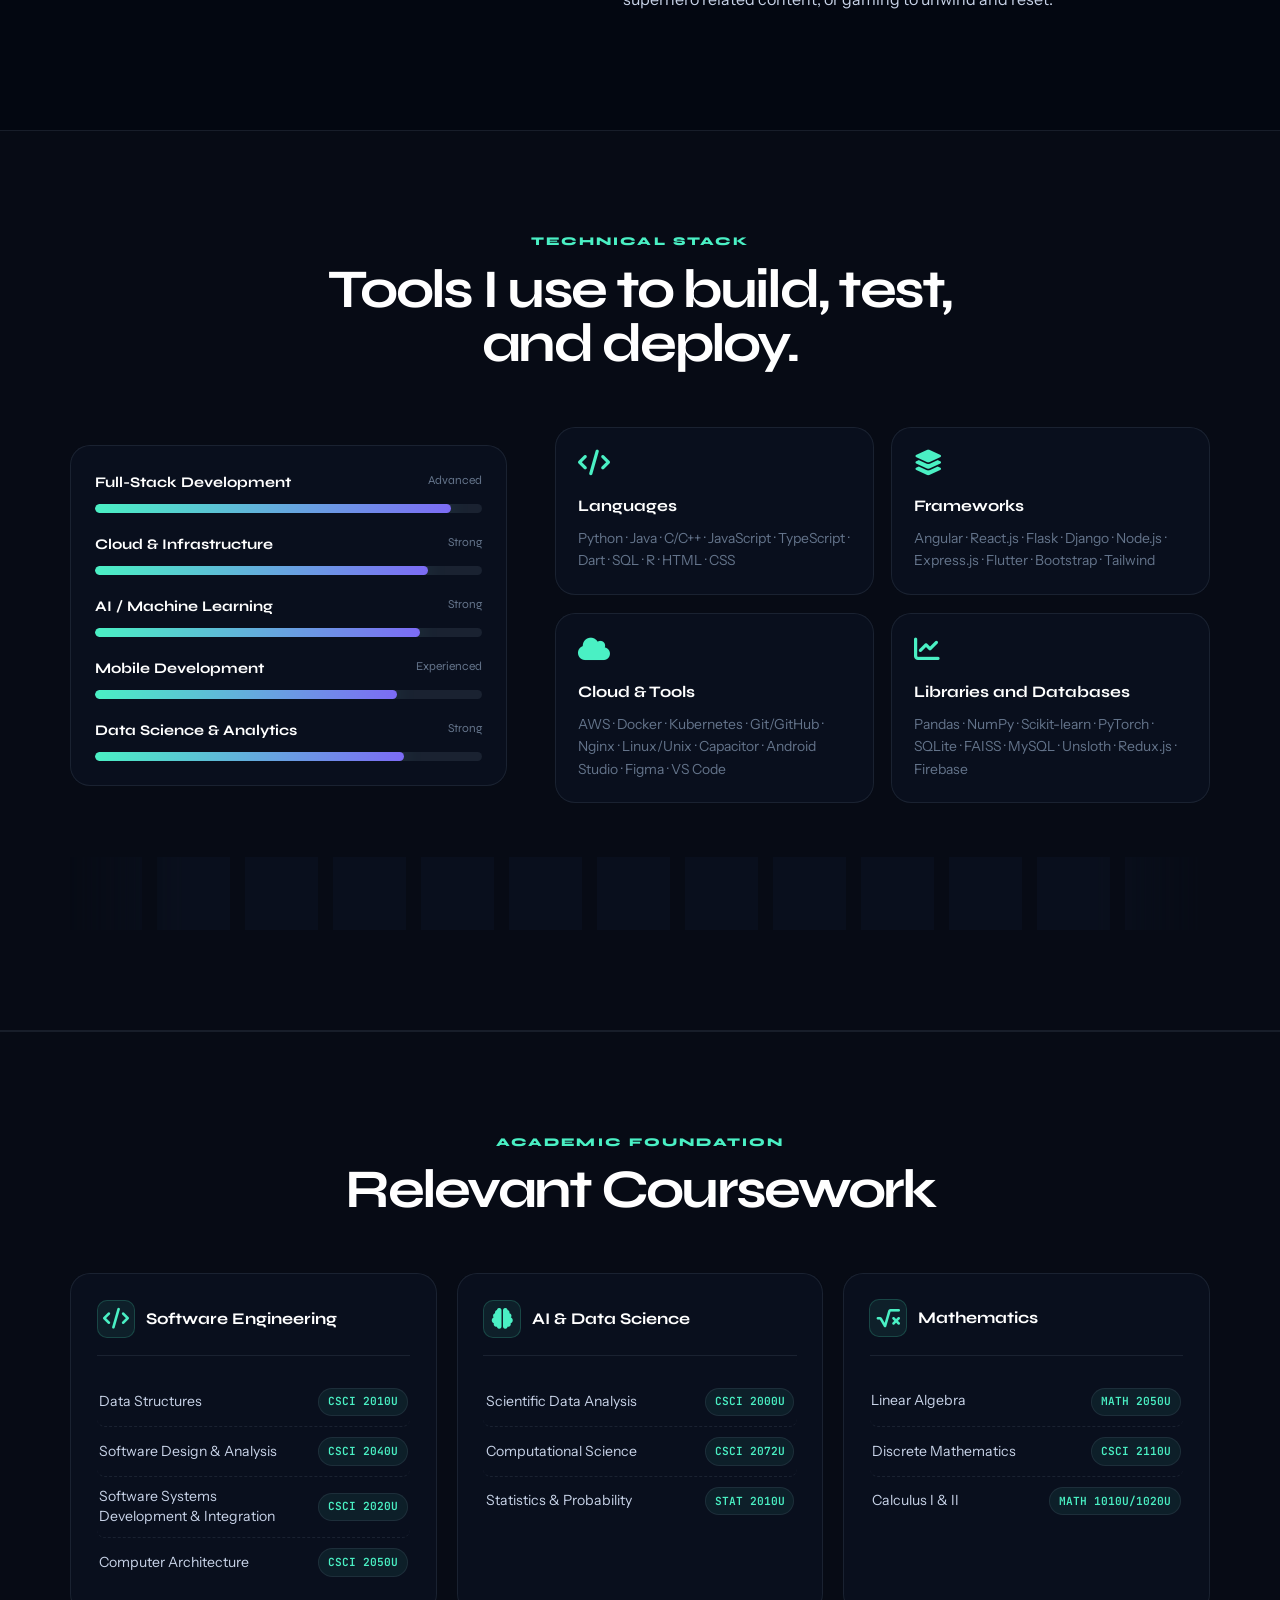
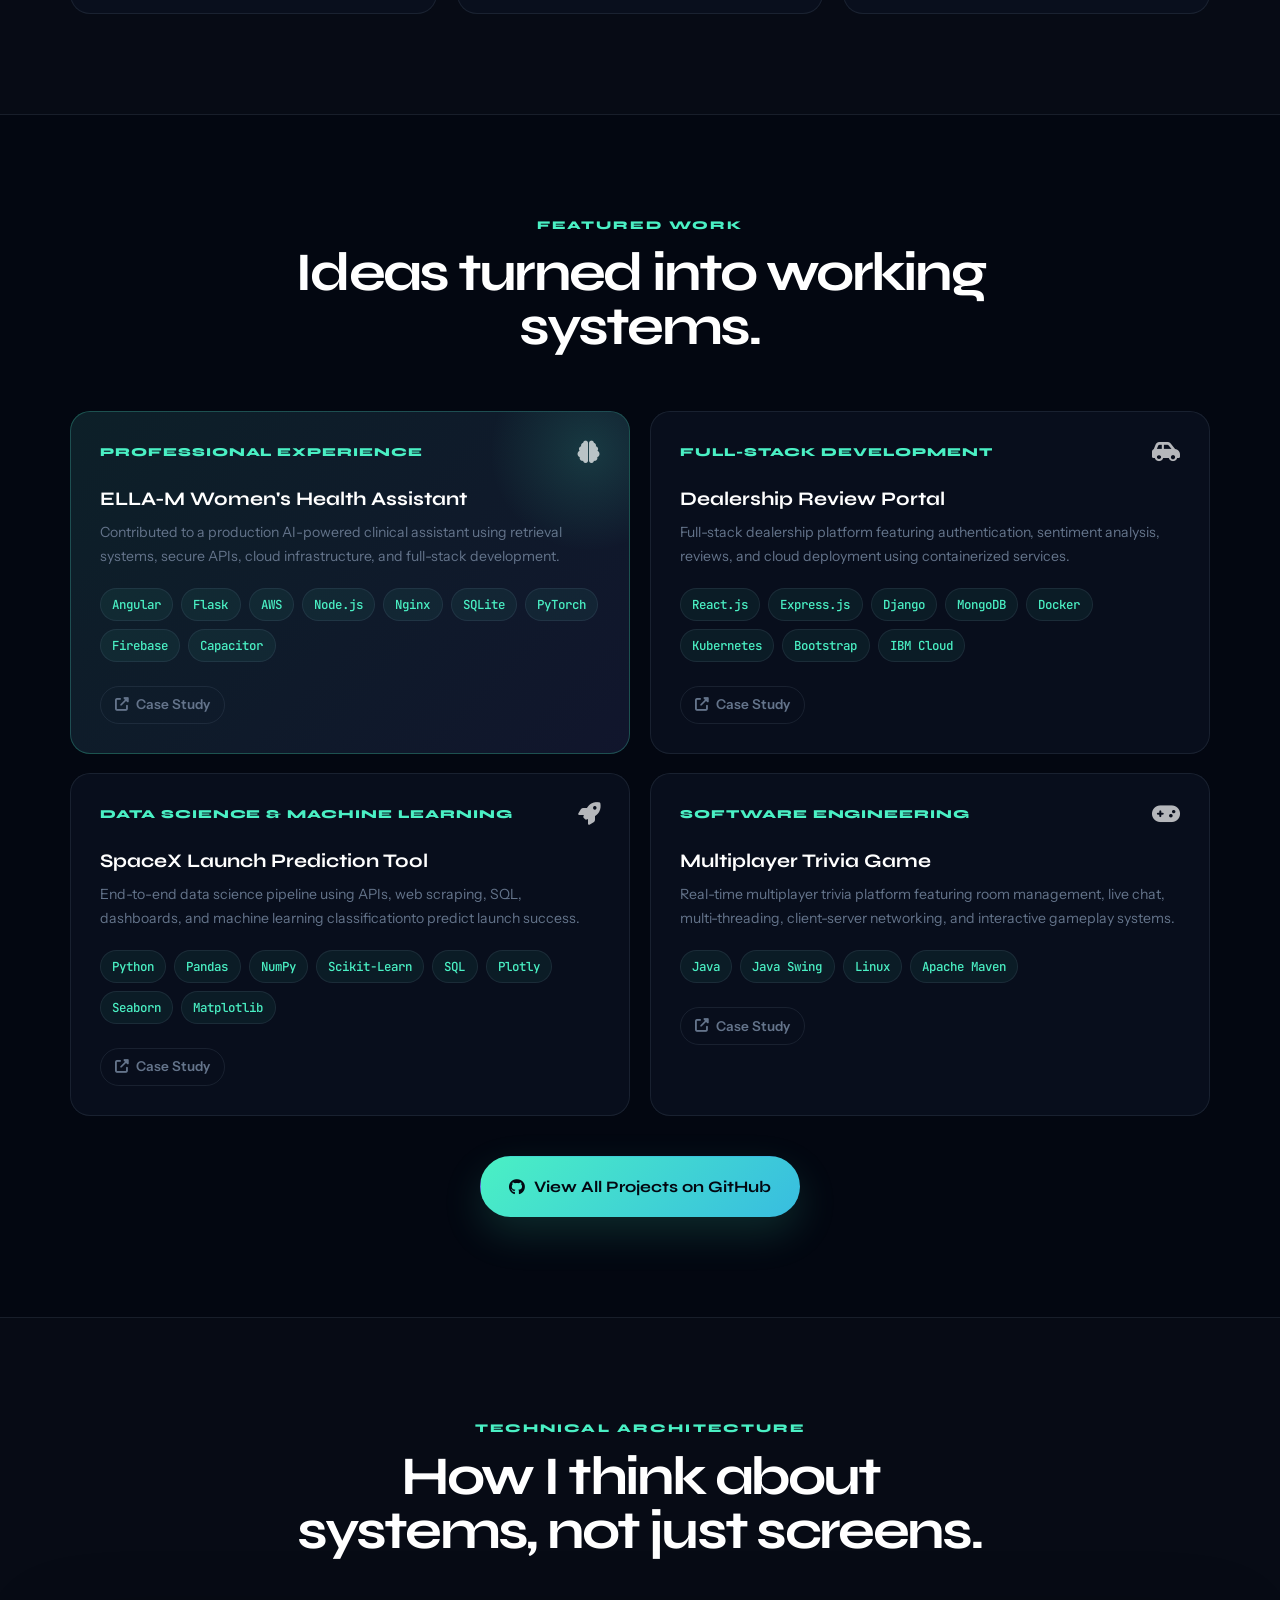
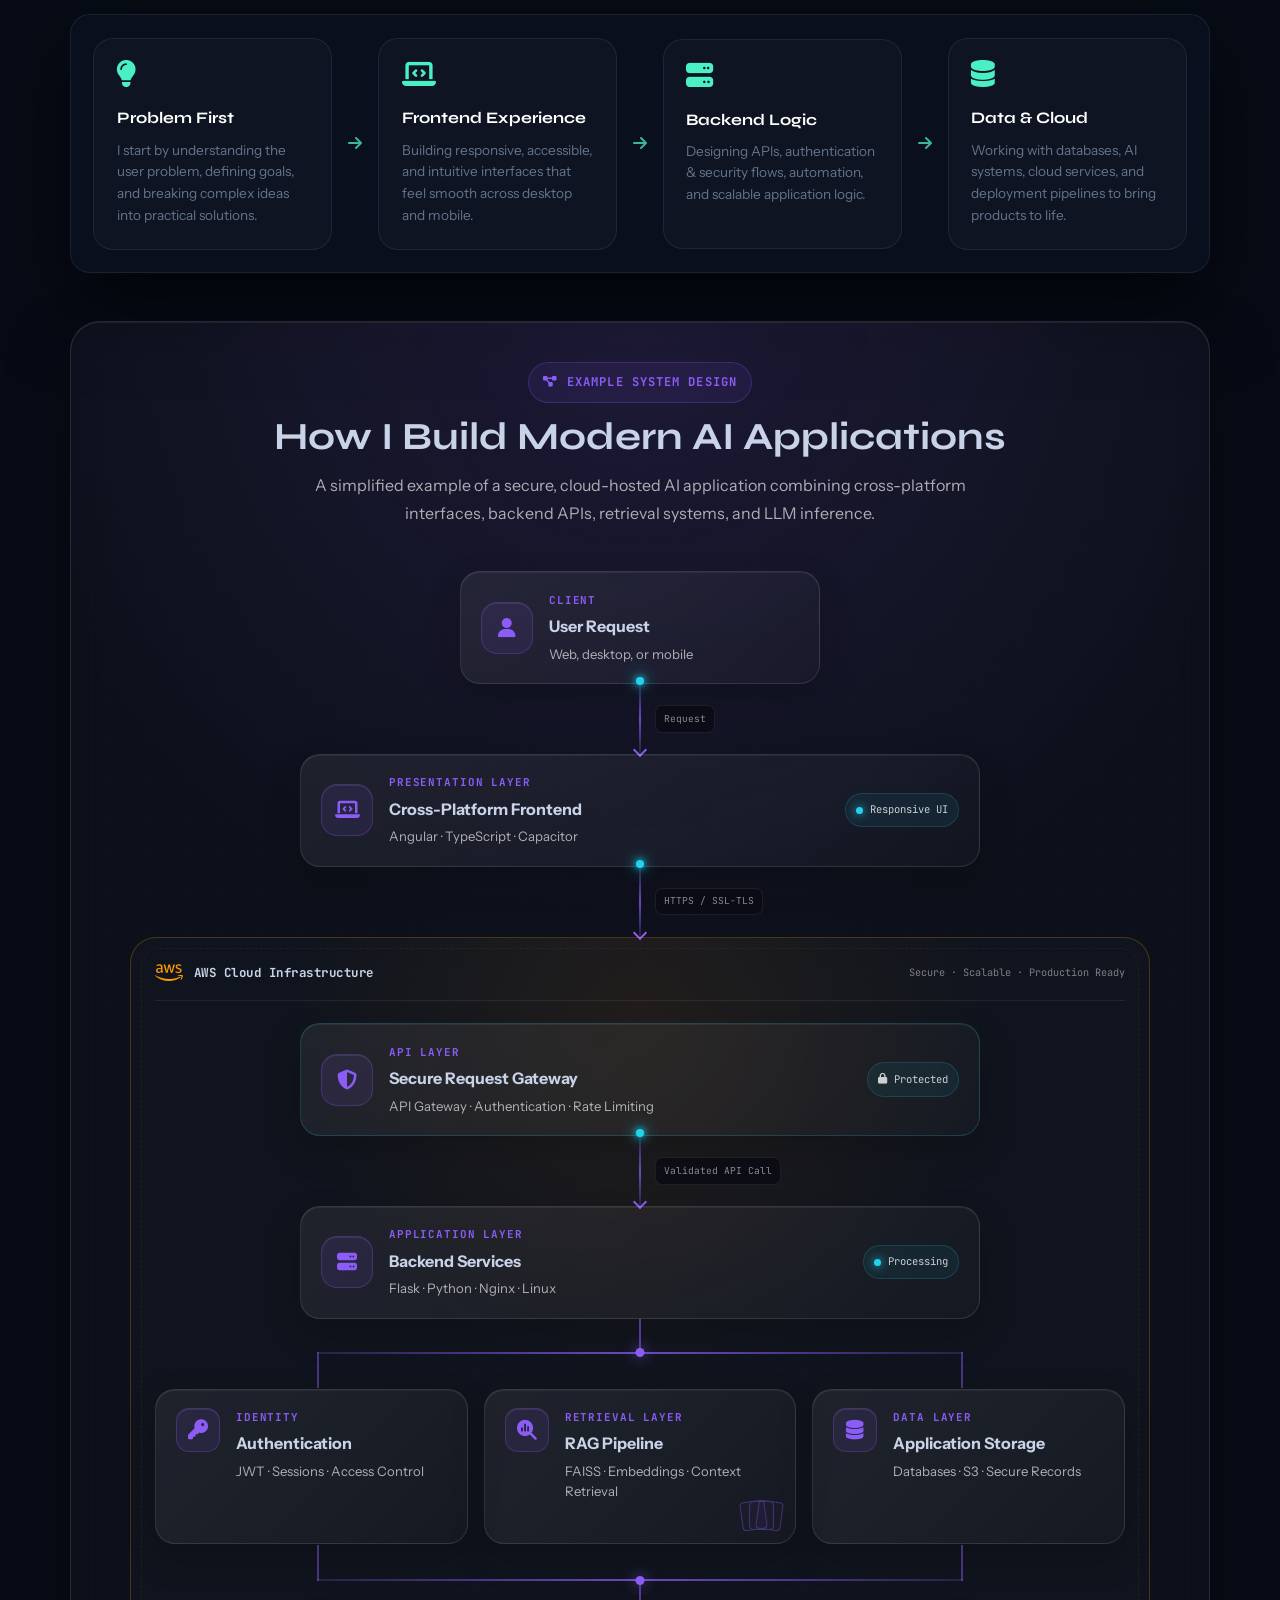
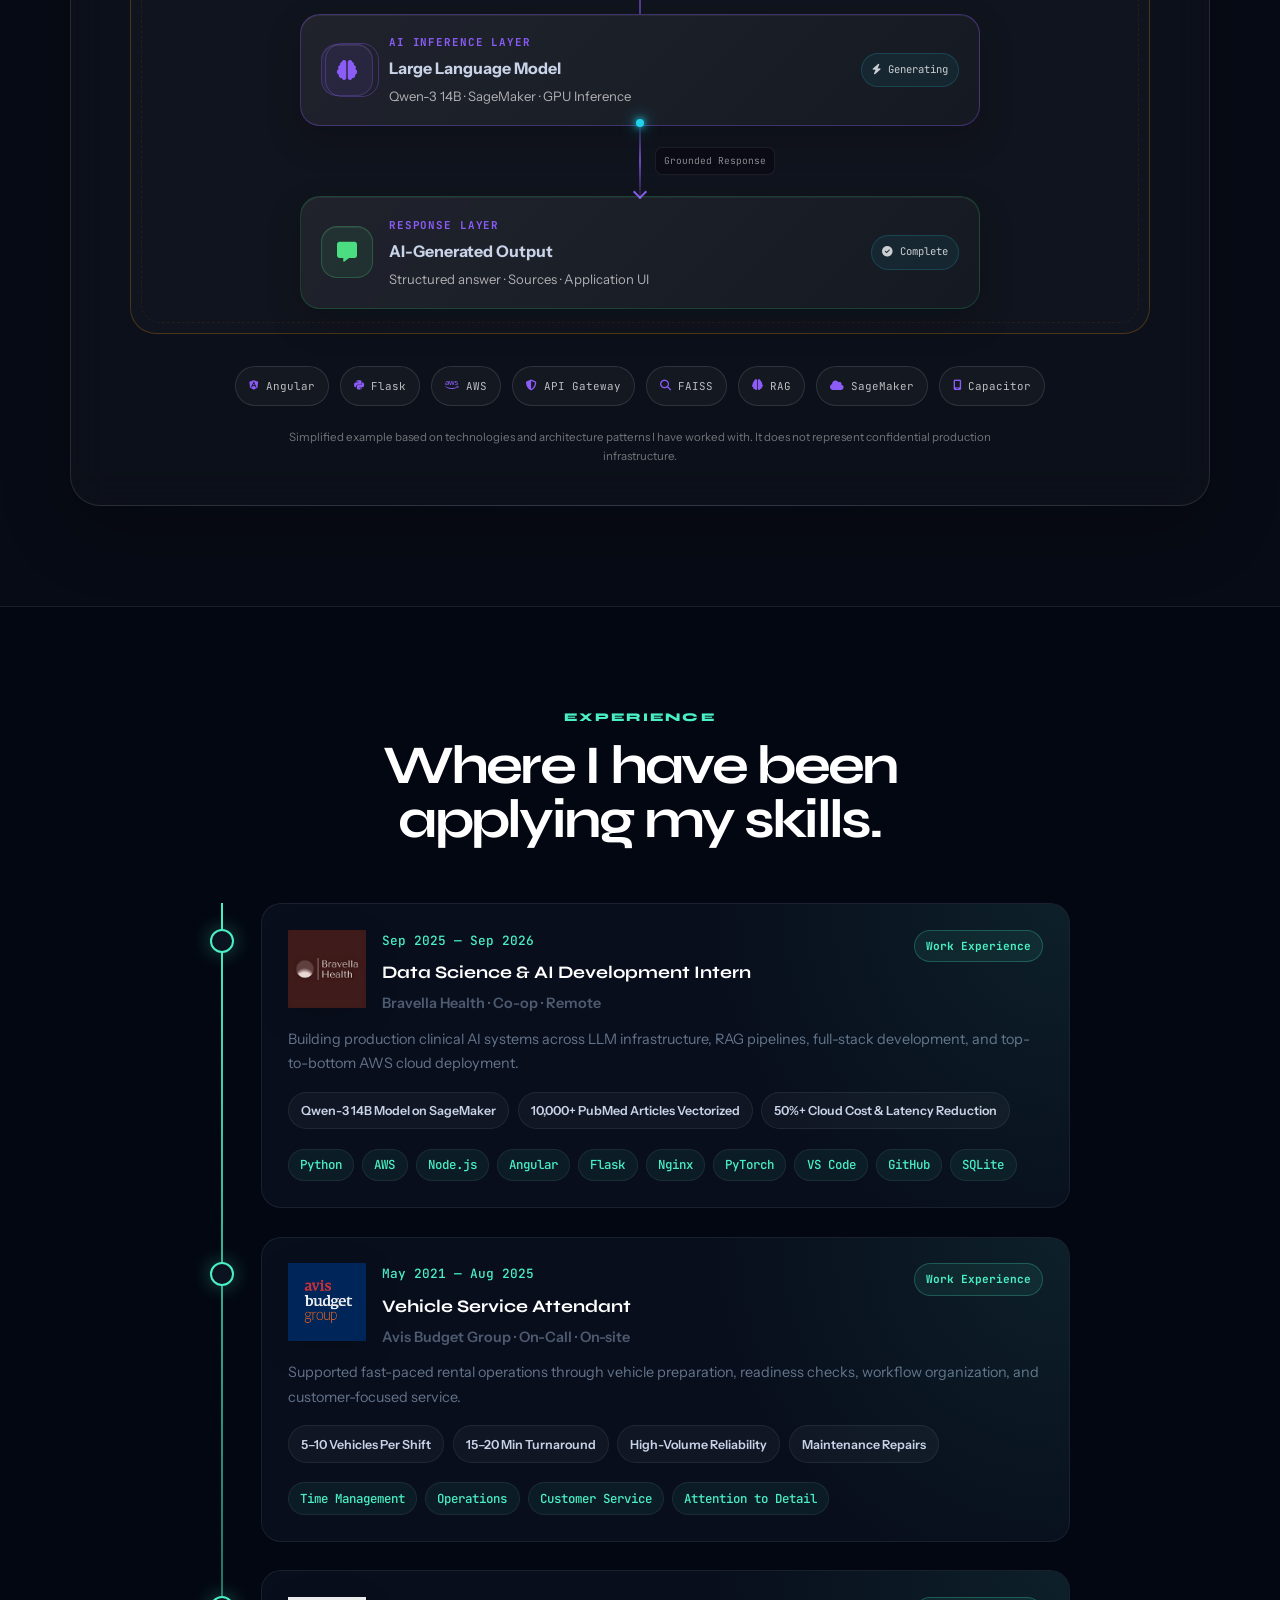
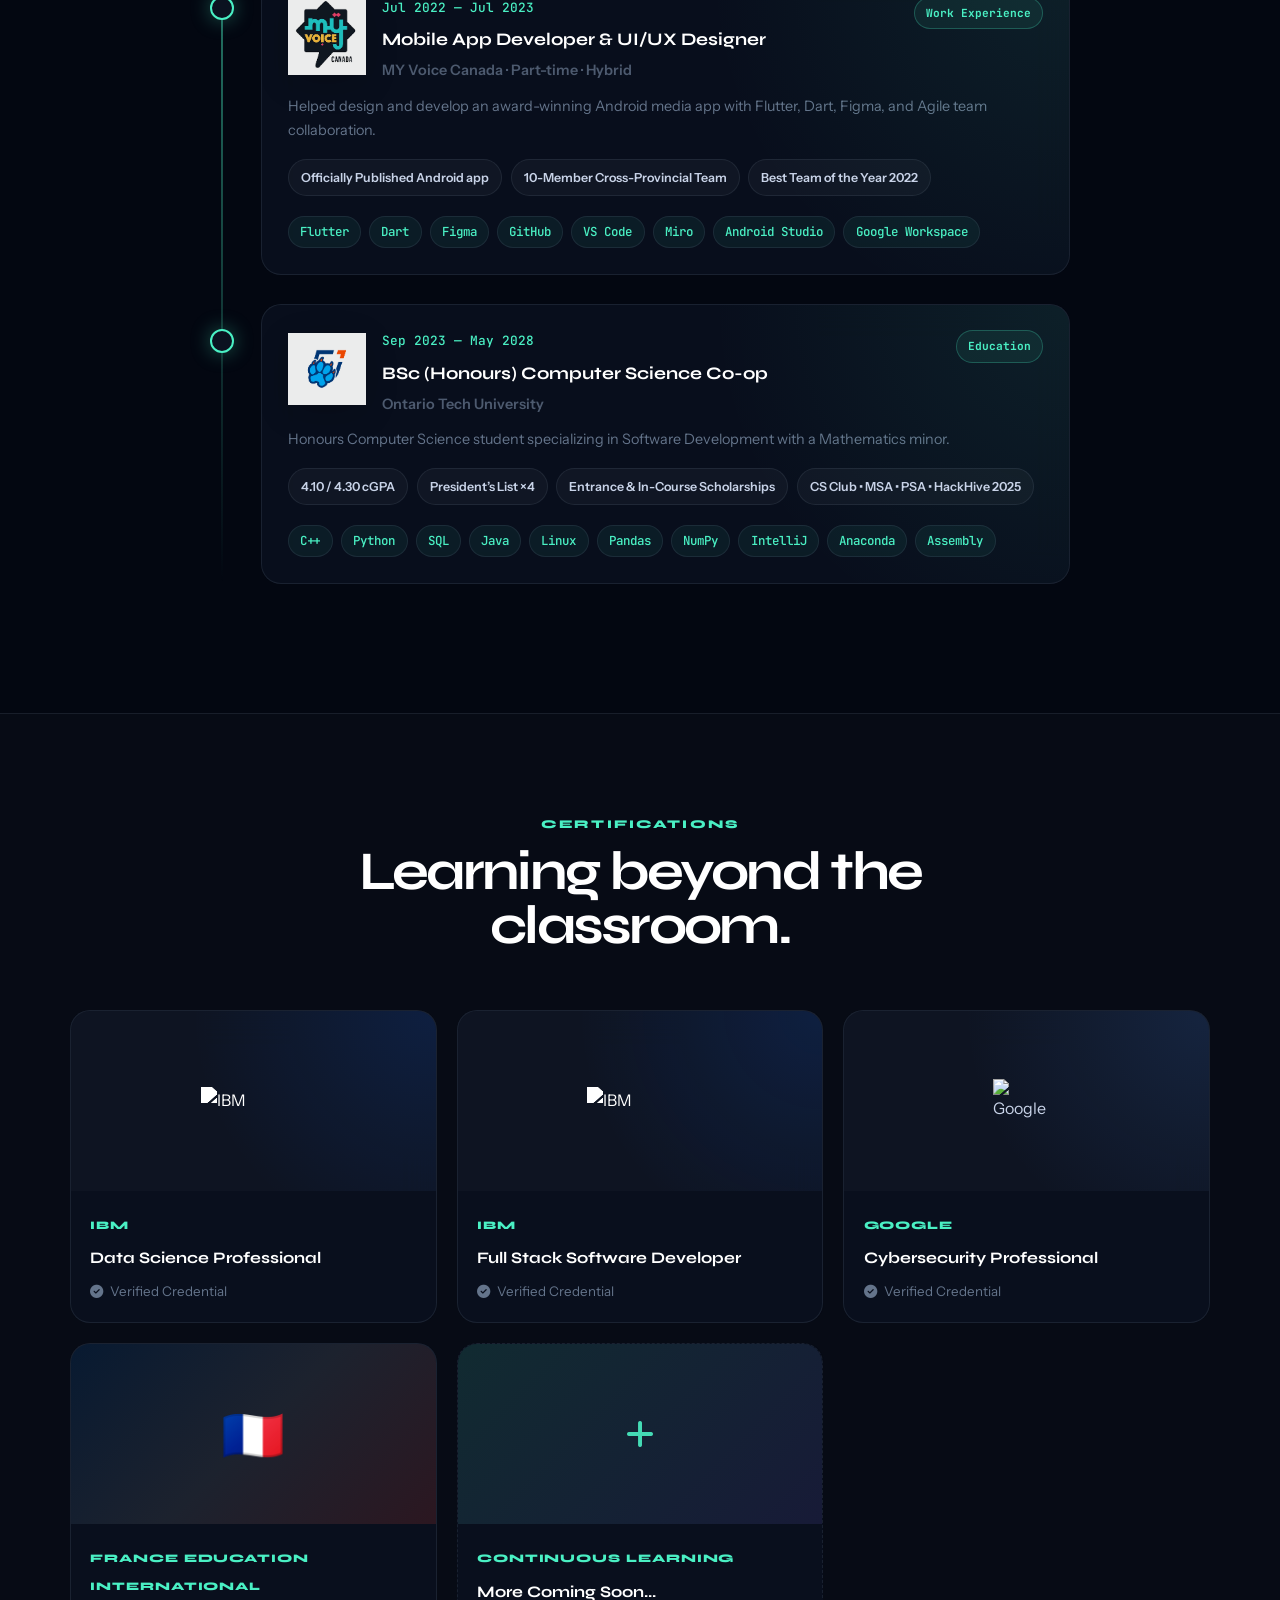
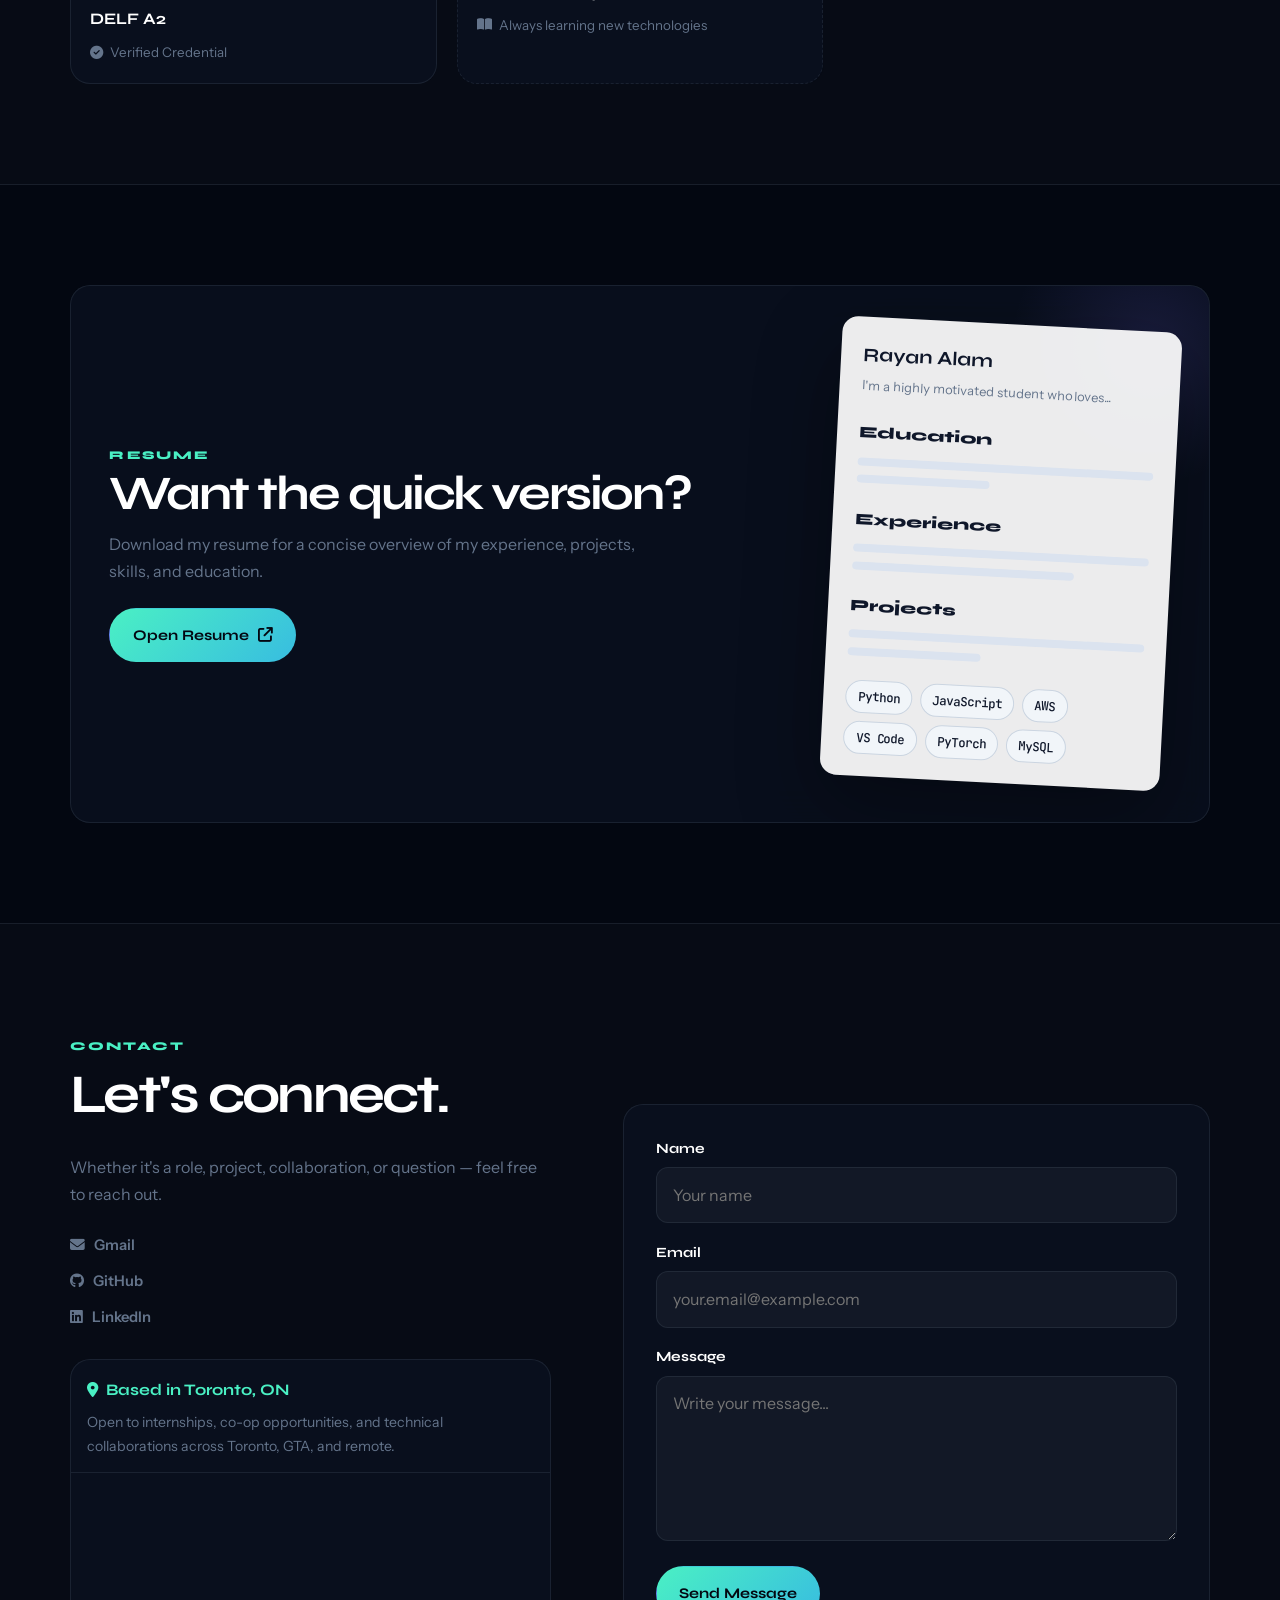
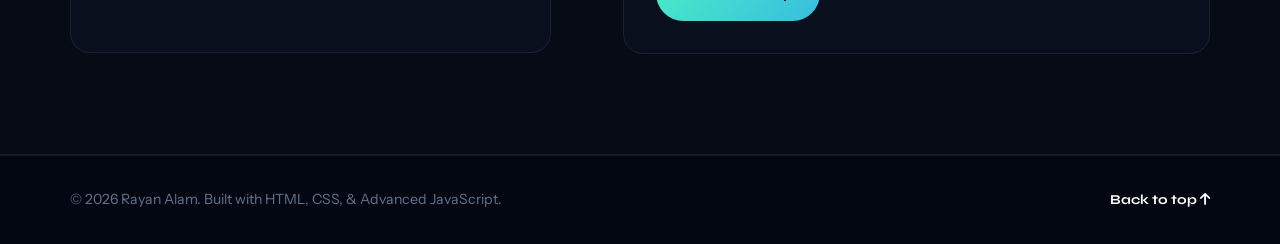
==== commit da4eca7b: "text fix" ====
--- a/index.html
+++ b/index.html
@@ -782,7 +782,7 @@
     </p>
 
   </div>
-</div>addit
+</div>
     </div>
   </section>
 
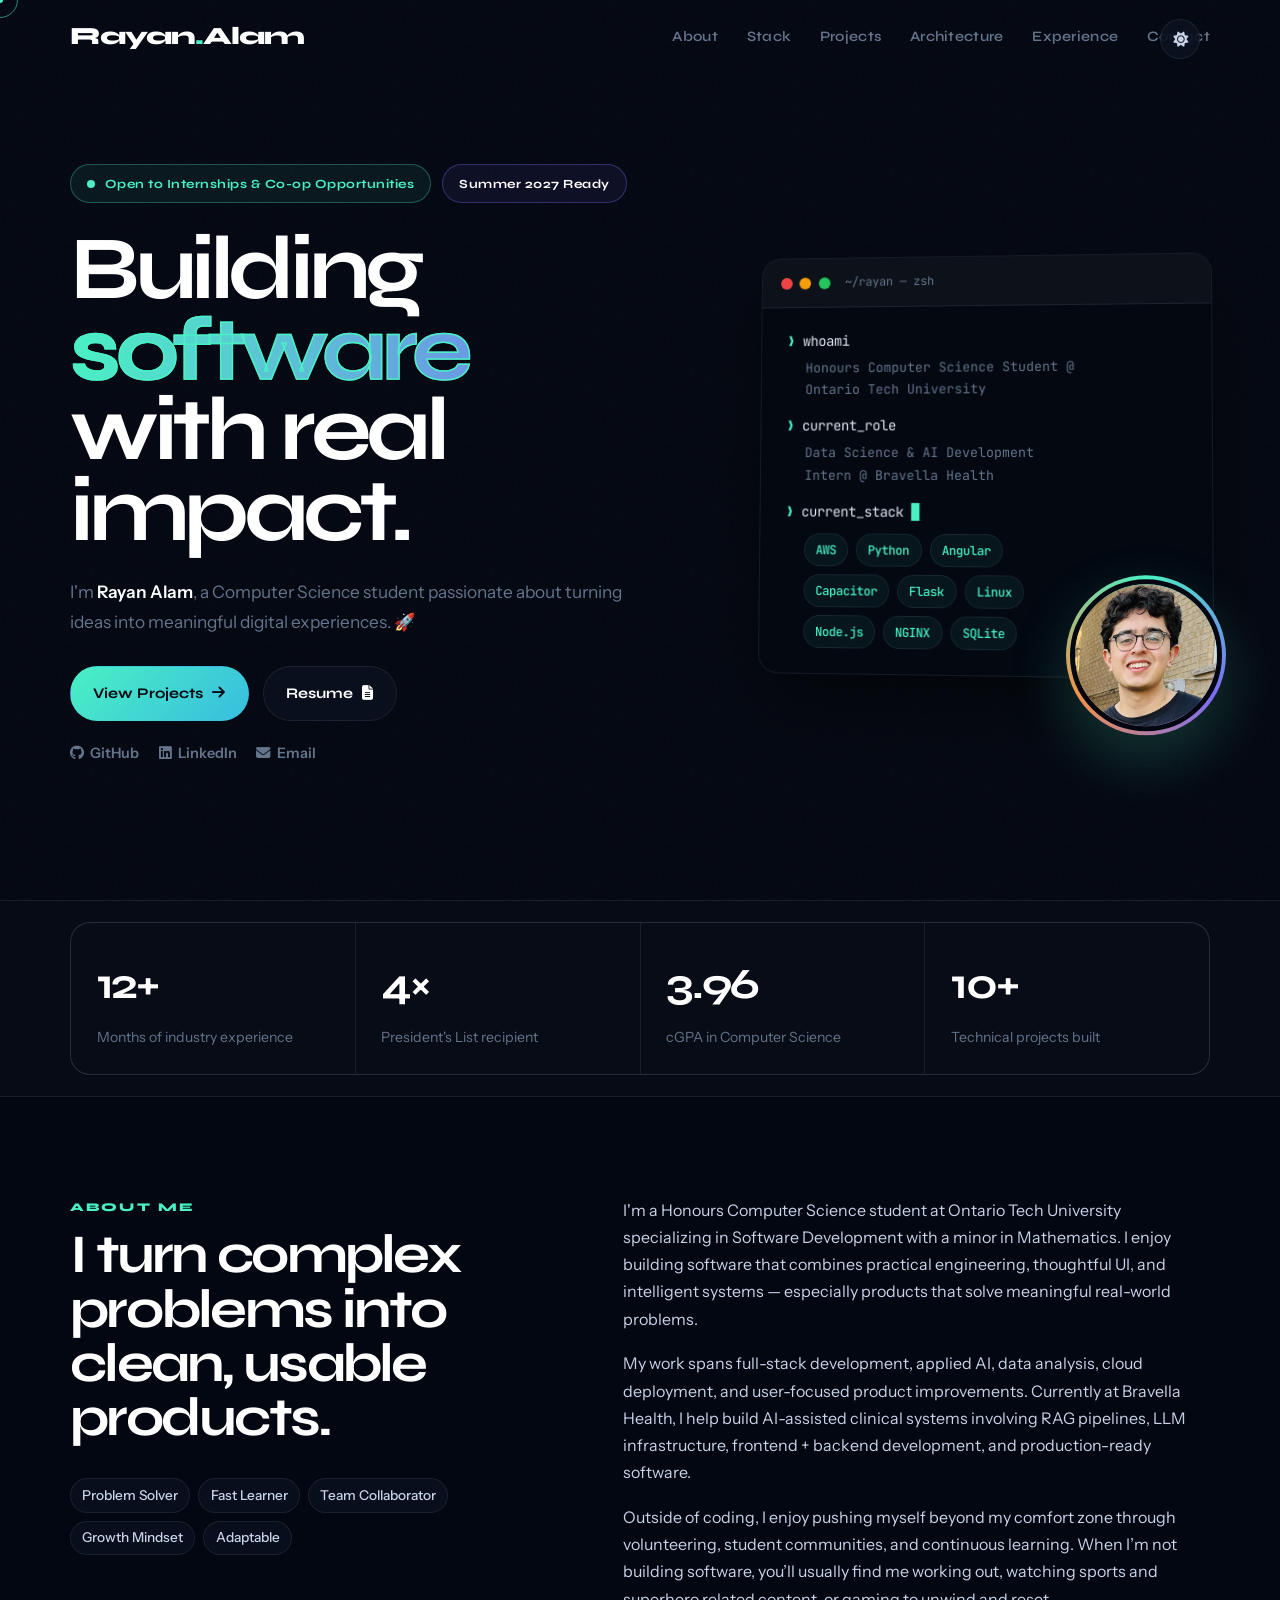
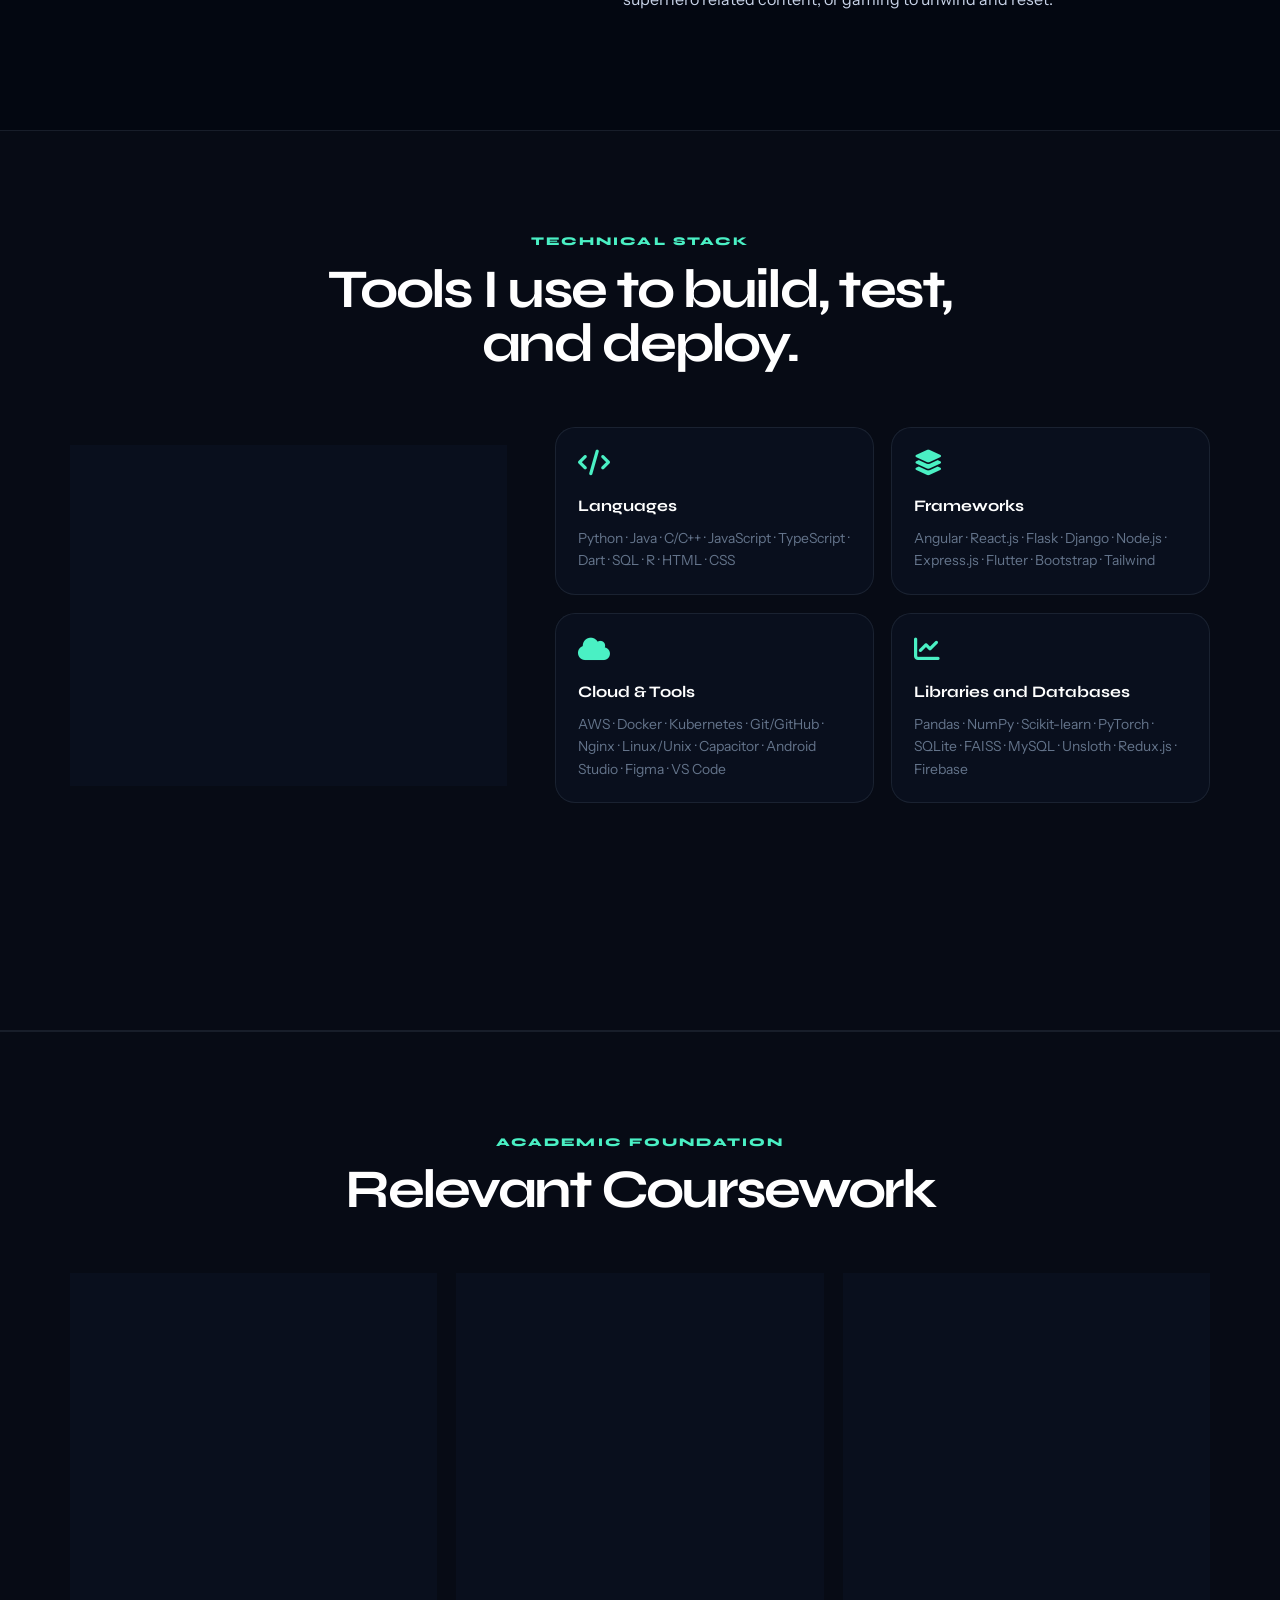
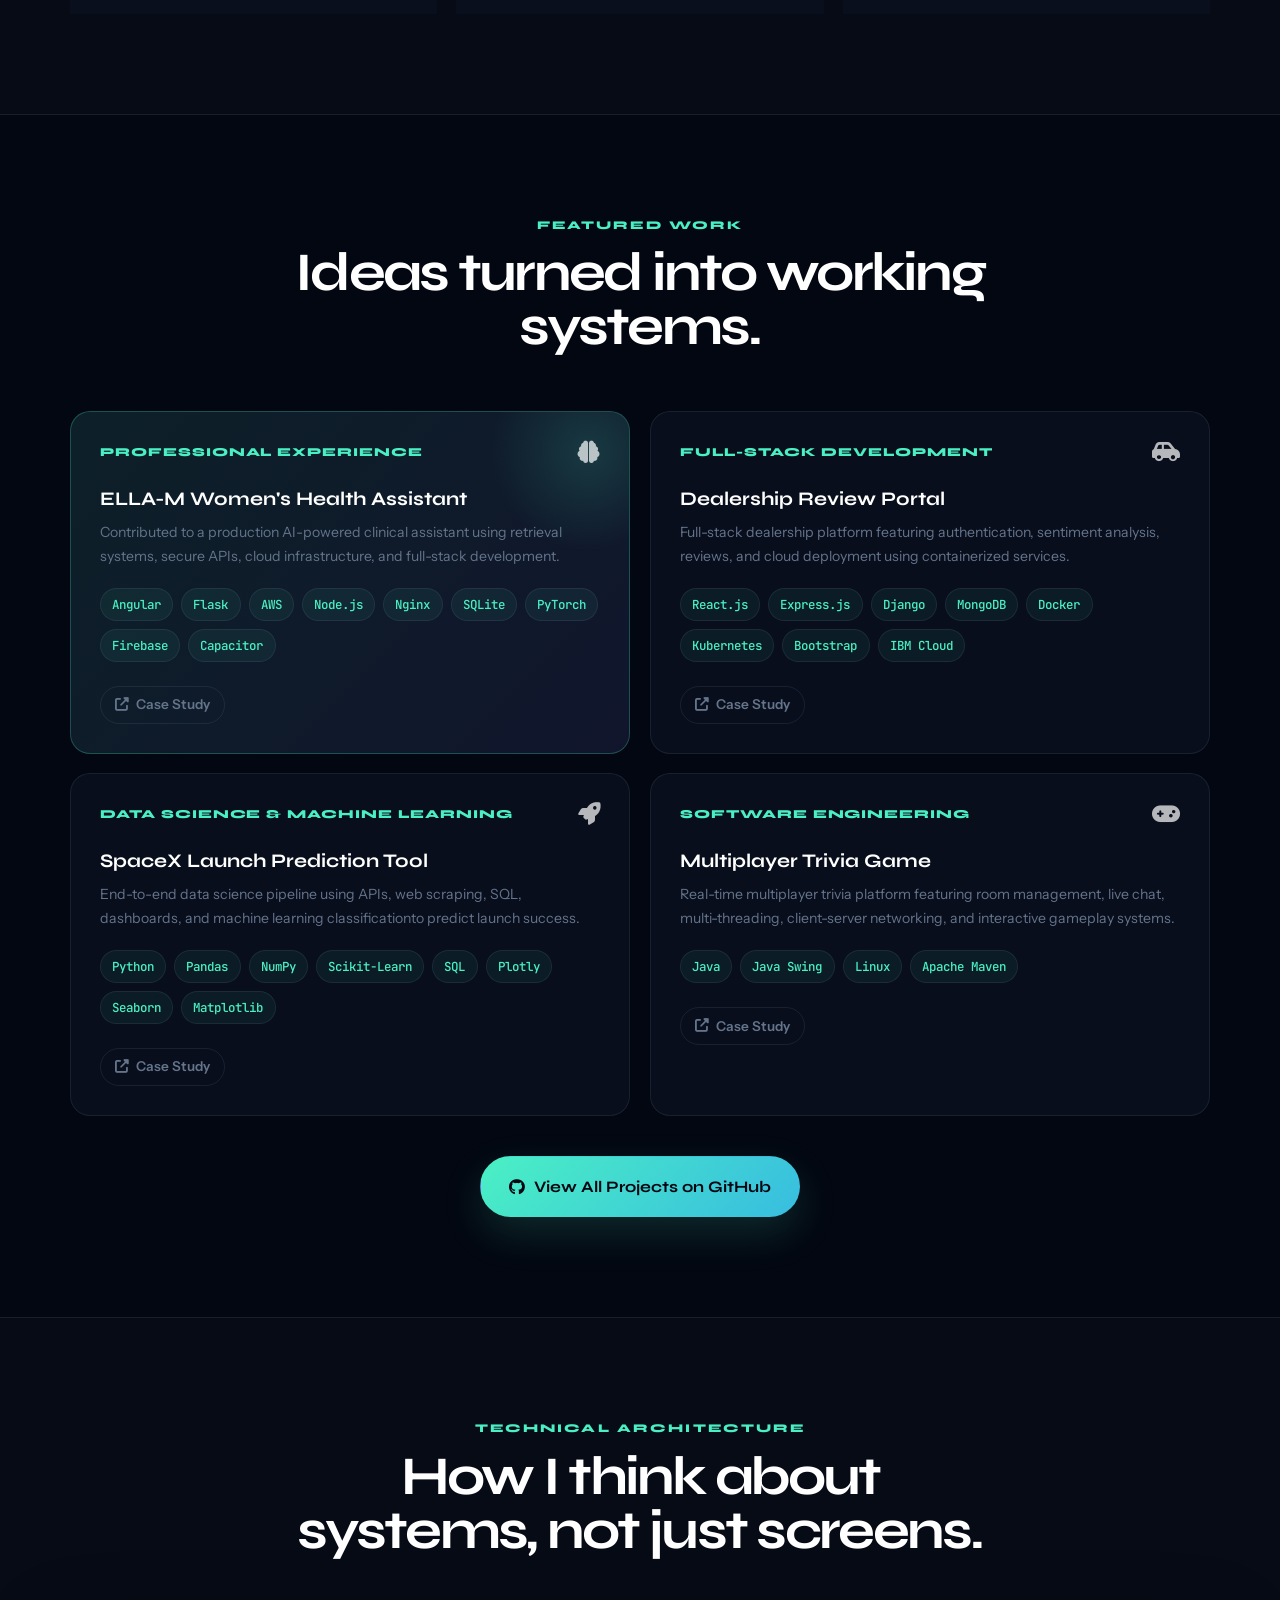
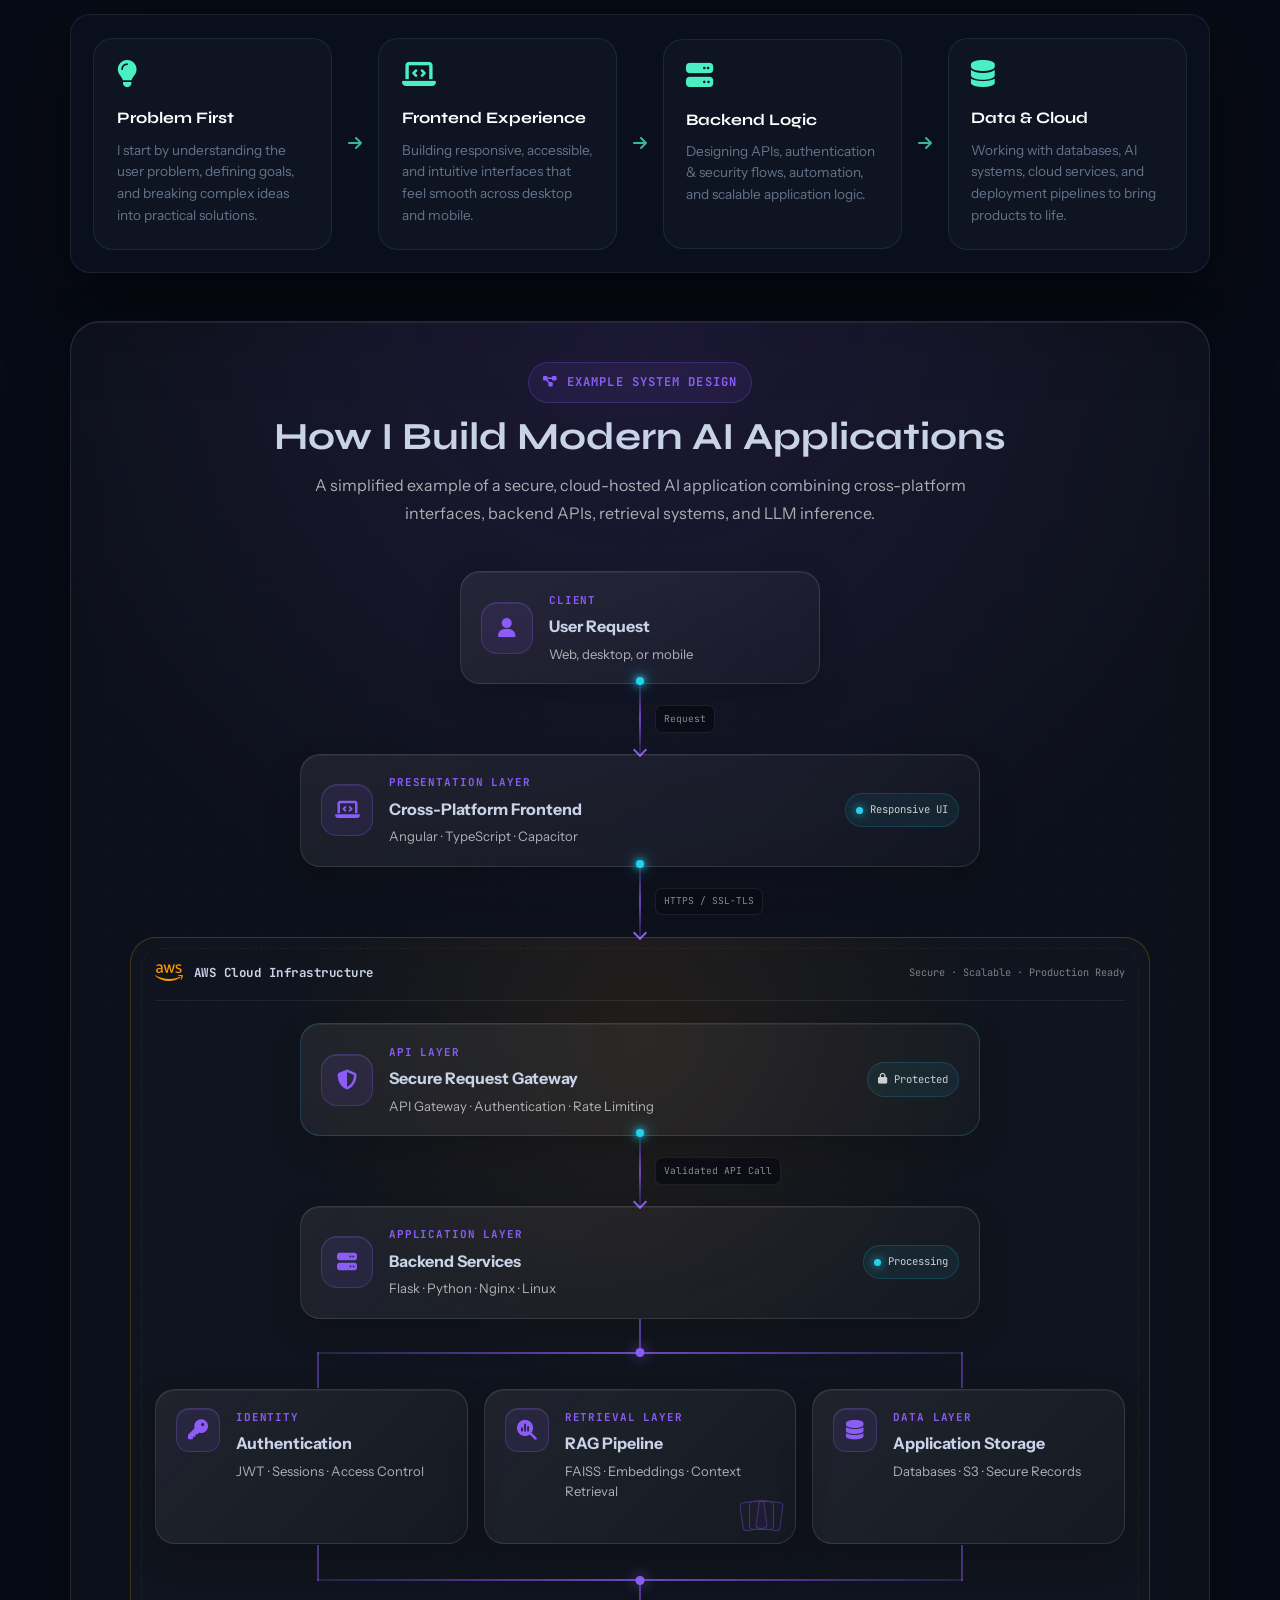
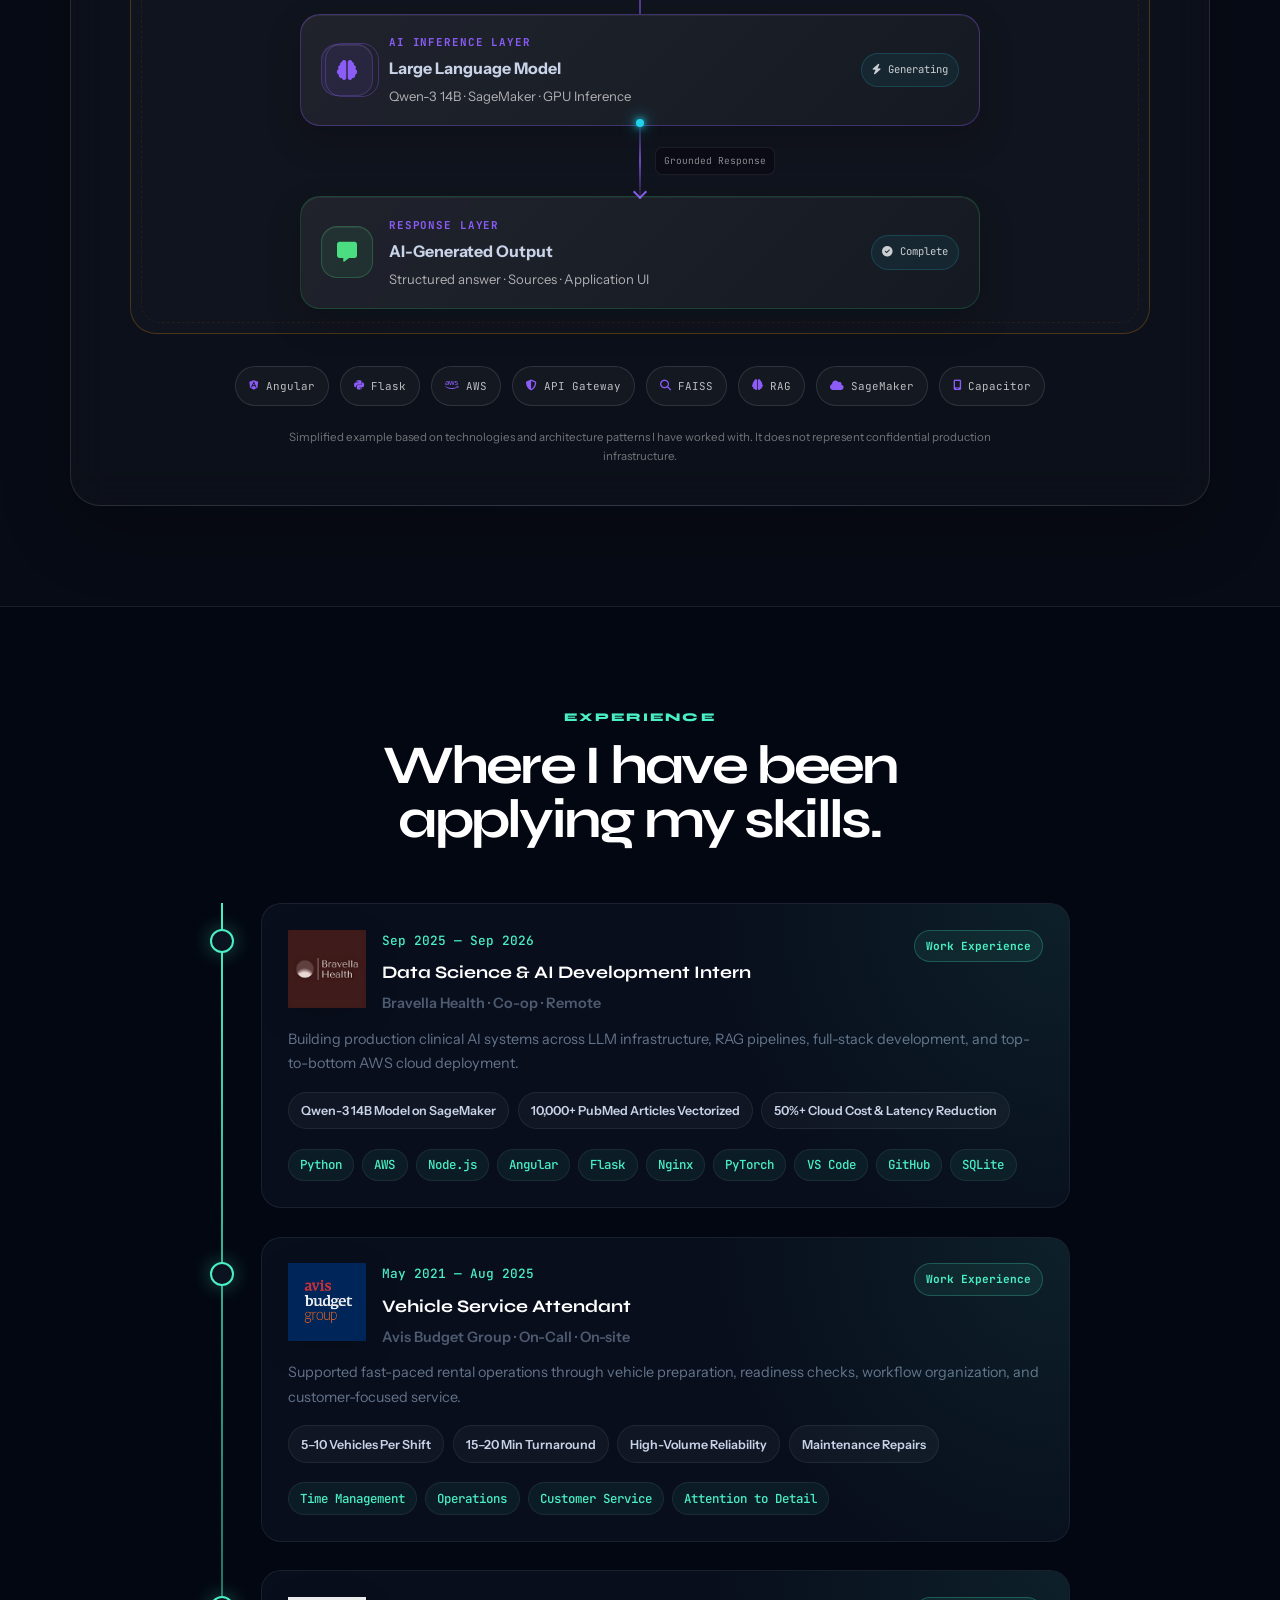
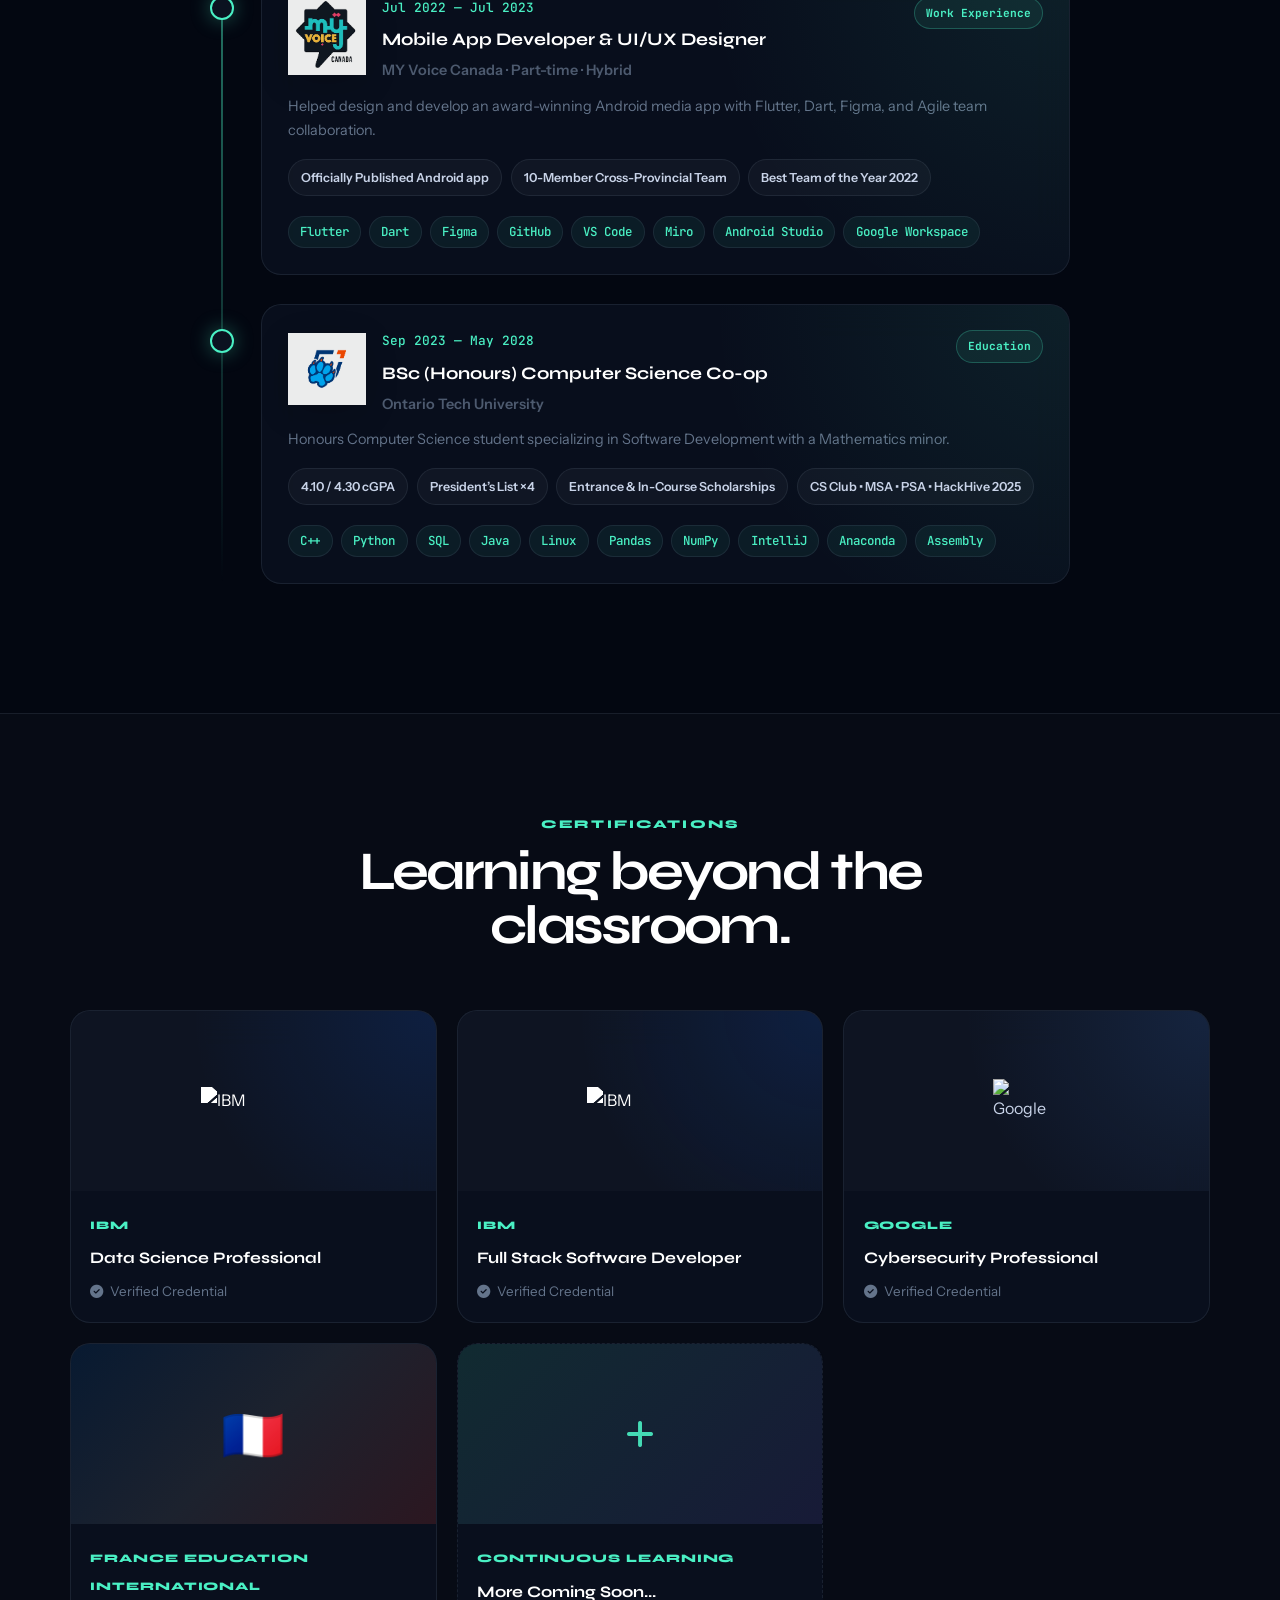
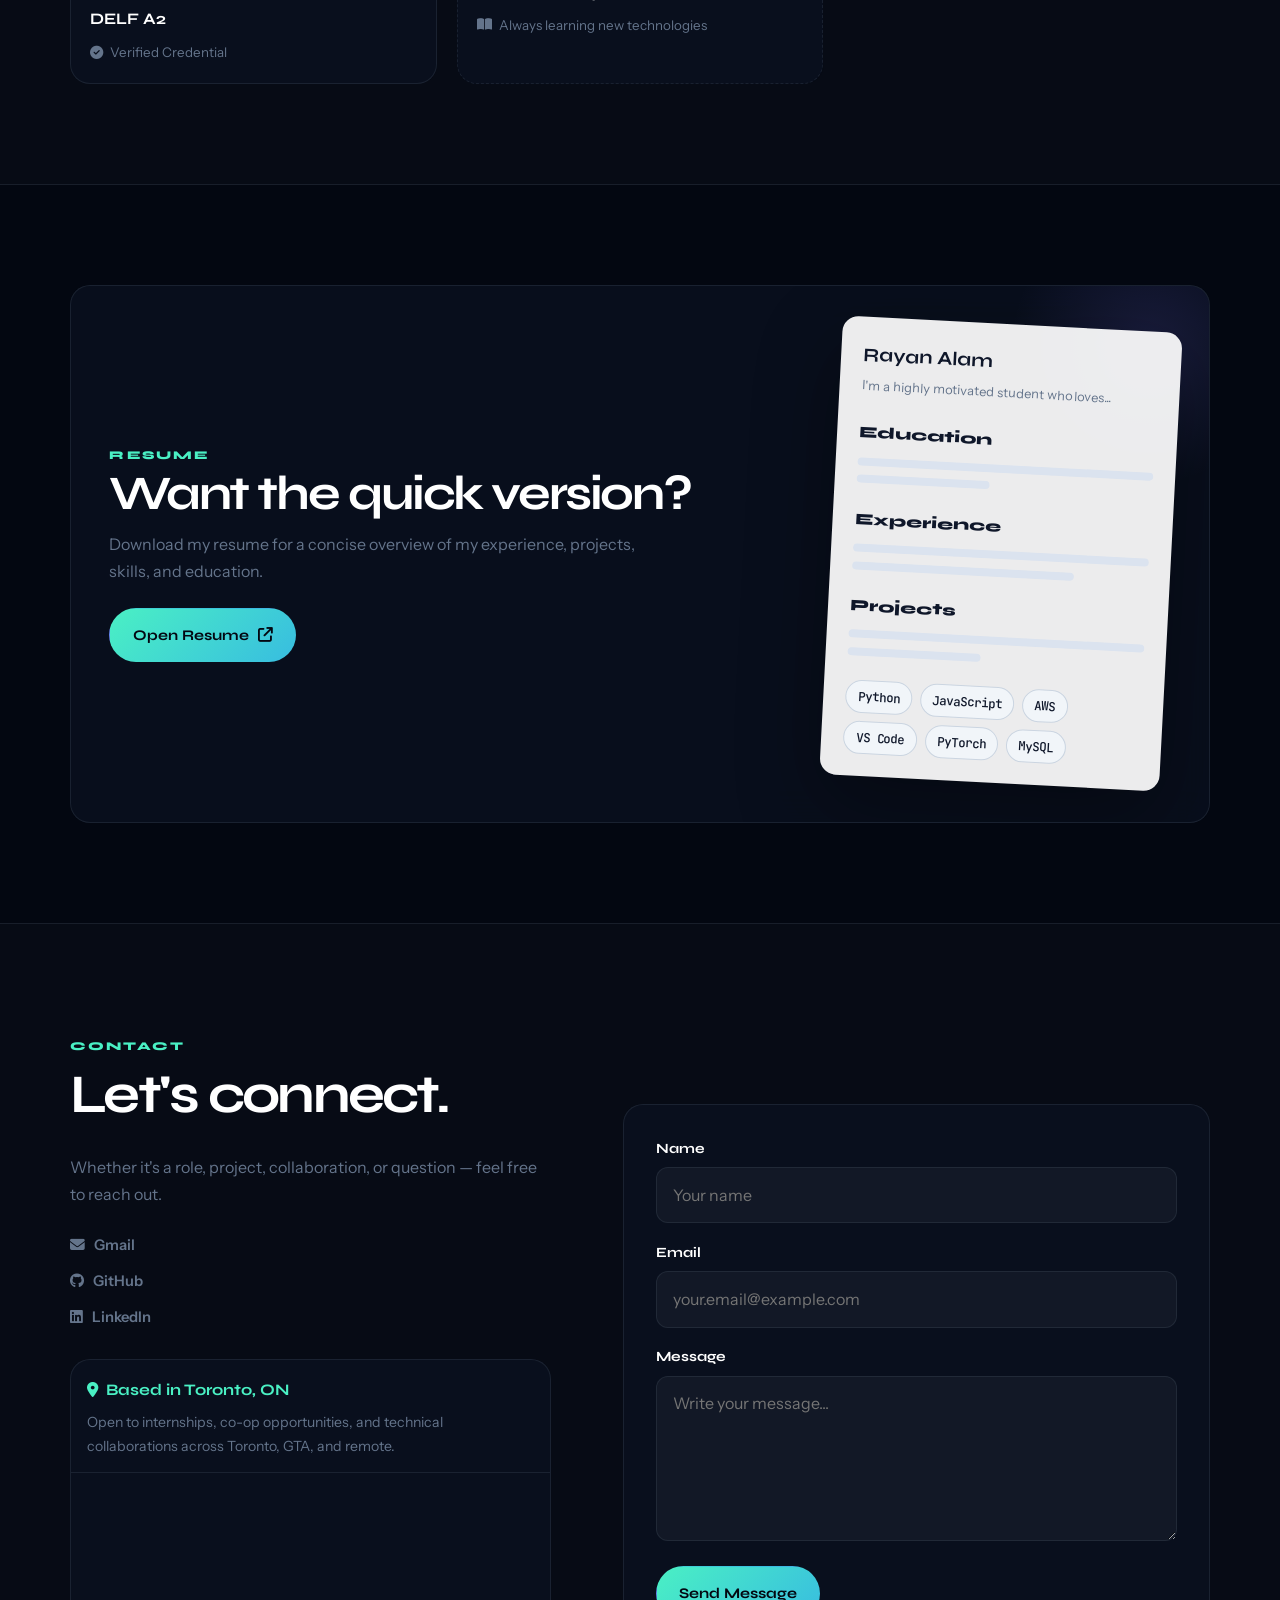
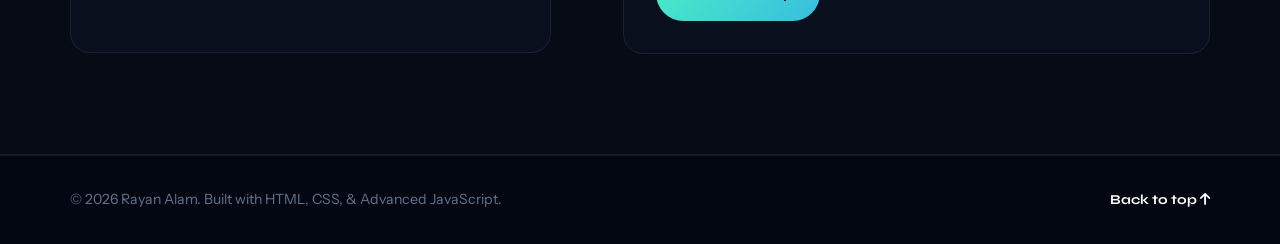
==== commit 17af9ba4: "GSAP animations added" ====
--- a/index.html
+++ b/index.html
@@ -63,7 +63,7 @@
   <header class="hero" id="hero">
     <div class="container hero-grid">
 
-      <div class="hero-content" data-reveal>
+      <div class="hero-content">
         <div class="availability-row">
           <div class="status-pill">
             <span class="pulse-dot"></span>
@@ -165,25 +165,25 @@
   <section class="impact-strip" data-reveal>
     <div class="container impact-grid">
 
-      <div class="impact-card">
-      <h3>12+</h3>
-      <p>Months of industry experience</p>
-    </div>
-
-       <div class="impact-card">
-      <h3>4×</h3>
-      <p>President’s List recipient</p>
-    </div>
-
-    <div class="impact-card">
-      <h3>4.10</h3>
-      <p>cGPA in Computer Science</p>
-    </div>
-
-    <div class="impact-card">
-      <h3>10+</h3>
-      <p>Technical projects built</p>
-    </div>
+     <div class="impact-card">
+    <h3 class="counter" data-target="12" data-suffix="+">0+</h3>
+    <p>Months of industry experience</p>
+</div>
+
+<div class="impact-card">
+    <h3 class="counter" data-target="4" data-suffix="×">0×</h3>
+    <p>President's List recipient</p>
+</div>
+
+<div class="impact-card">
+    <h3 class="counter" data-target="4.10">0.00</h3>
+    <p>cGPA in Computer Science</p>
+</div>
+
+<div class="impact-card">
+    <h3 class="counter" data-target="10" data-suffix="+">0+</h3>
+    <p>Technical projects built</p>
+</div>
     </div>
   </section>
 
--- a/styles.css
+++ b/styles.css
@@ -3120,4 +3120,8 @@
   .ai-architecture-stack span {
     transition: none;
   }
+}
+
+.hero-headline .line{
+    display:block;
 }
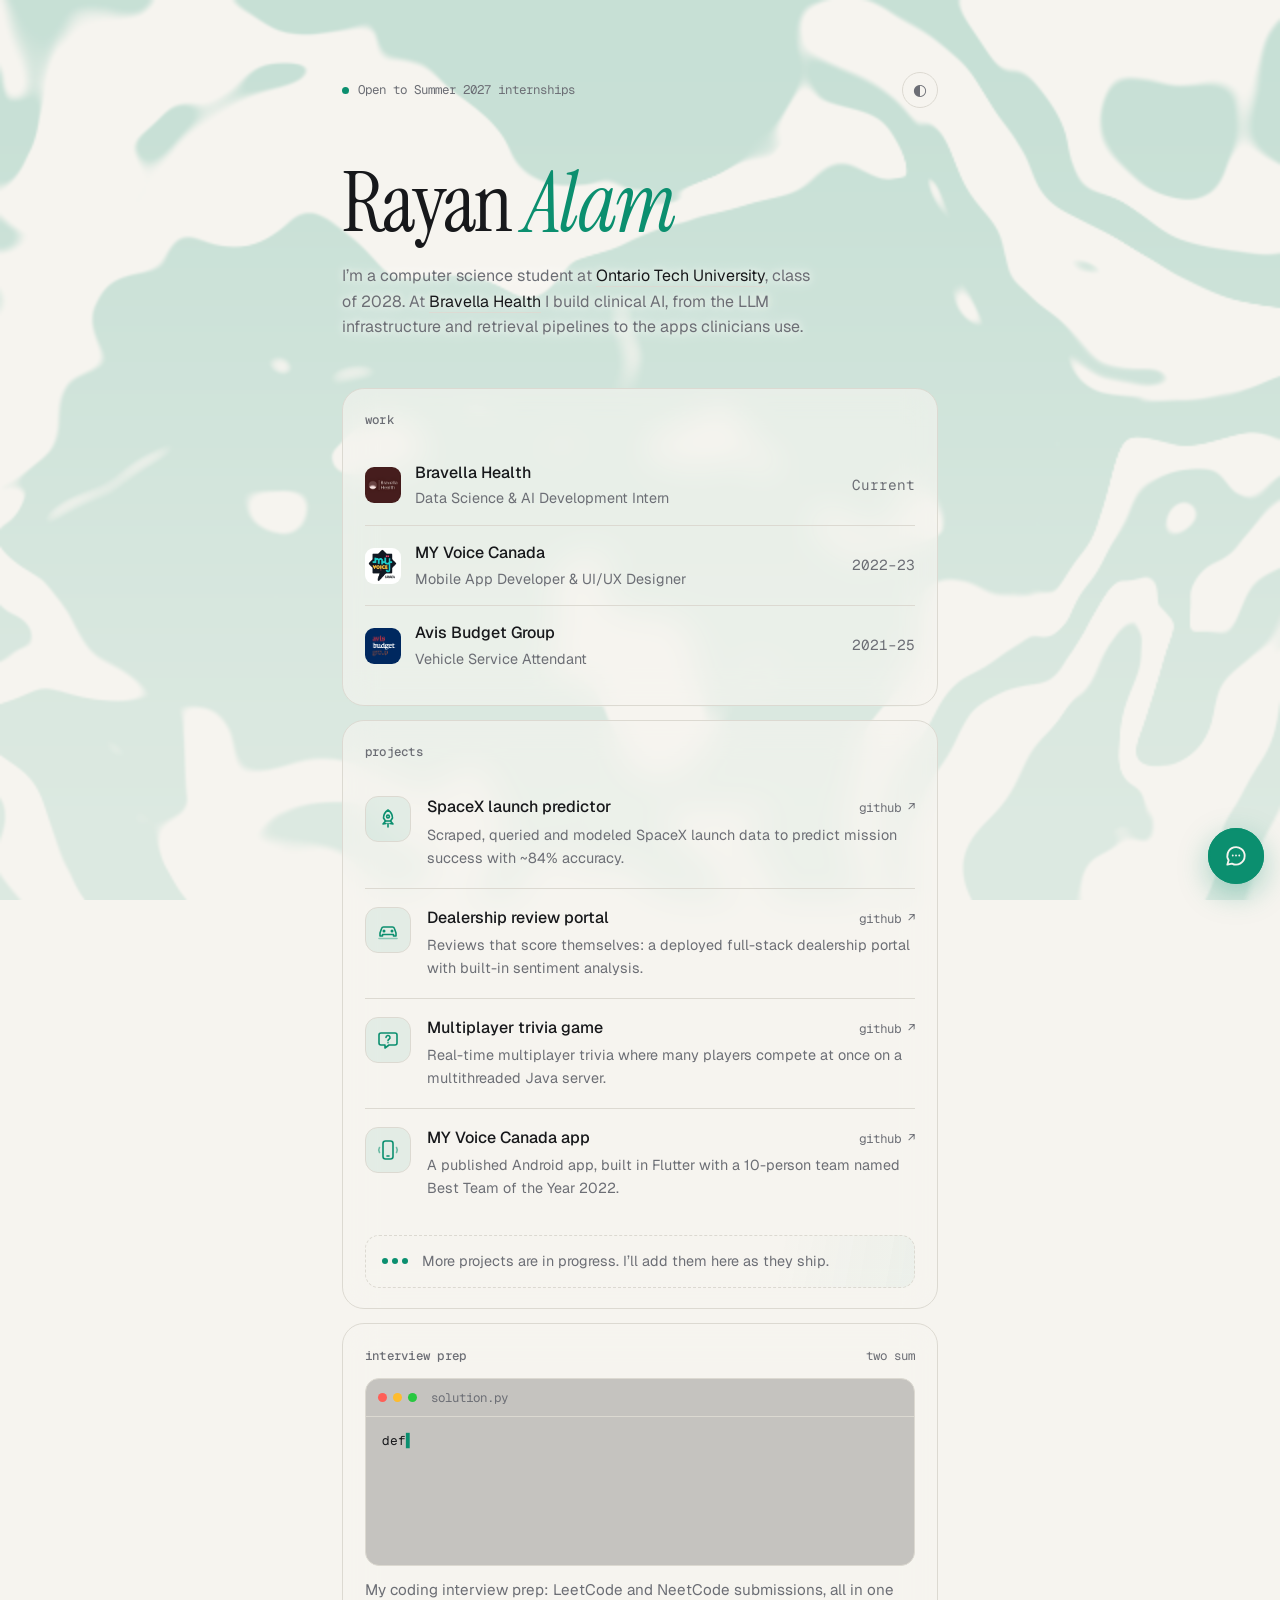
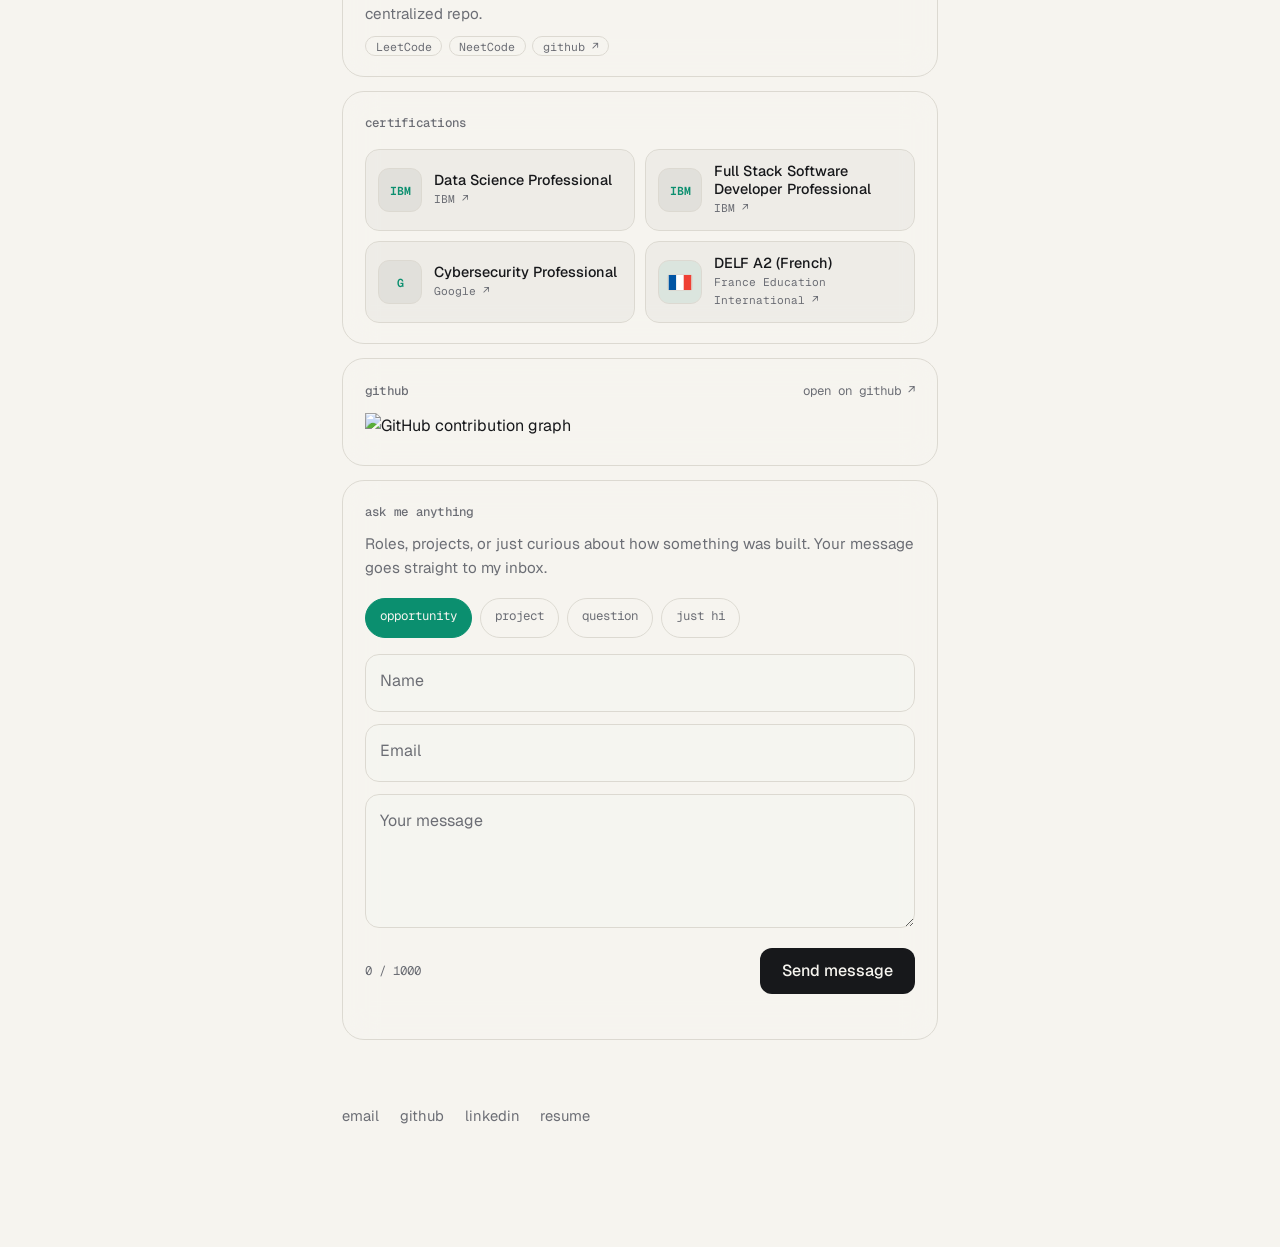
==== commit 9d508dd7: "Revamp of website" ====
--- a/index.html
+++ b/index.html
@@ -1,1355 +1,134 @@
 <!DOCTYPE html>
-<html lang="en" data-theme="dark">
+<html lang="en">
 <head>
-  <meta charset="UTF-8" />
-  <meta name="viewport" content="width=device-width, initial-scale=1.0" />
-
-  <title>Rayan Alam | Portfolio</title>
-
-  <meta name="description" content="Rayan Alam is a Computer Science student and AI/Data Science intern building full-stack software, applied AI systems, and cloud-based products." />
-
-  <link rel="icon" type="image/png" href="https://img.icons8.com/color/96/source-code.png">
-
-  <link rel="preconnect" href="https://fonts.googleapis.com">
-  <link rel="preconnect" href="https://fonts.gstatic.com" crossorigin>
-
-  <link href="https://fonts.googleapis.com/css2?family=Syne:wght@400;600;700;800&family=JetBrains+Mono:wght@400;500;700&family=Instrument+Sans:wght@400;500;600&display=swap" rel="stylesheet">
-  <link rel="stylesheet"
-href="https://cdn.jsdelivr.net/gh/devicons/devicon@latest/devicon.min.css">
-
-  <link rel="stylesheet" href="https://cdnjs.cloudflare.com/ajax/libs/font-awesome/6.5.0/css/all.min.css"/>
-  <link rel="stylesheet" href="styles.css" />
+<meta charset="UTF-8">
+<meta name="viewport" content="width=device-width, initial-scale=1, viewport-fit=cover">
+<title>Rayan Alam</title>
+<meta name="description" content="Rayan Alam: computer science at Ontario Tech, building clinical AI and full-stack software.">
+<meta name="theme-color" content="#0c0d10">
+<link rel="icon" href="images/favicon.svg" type="image/svg+xml">
+<link rel="icon" href="images/favicon-32.png" sizes="32x32" type="image/png">
+<link rel="apple-touch-icon" href="images/apple-touch-icon.png">
+<link rel="preconnect" href="https://fonts.googleapis.com"><link rel="preconnect" href="https://fonts.gstatic.com" crossorigin>
+<link href="https://fonts.googleapis.com/css2?family=Instrument+Serif:ital@0;1&family=Geist:wght@400;500&family=Geist+Mono:wght@400;500&display=swap" rel="stylesheet">
+<!-- Restores the saved theme before first paint (prevents a light/dark flash) -->
+<script>try{var t=localStorage.getItem("theme");if(t)document.documentElement.dataset.theme=t}catch(e){}</script>
+<link rel="stylesheet" href="styles.css">
 </head>
-
 <body>
-
-  <div id="loader">
-    <div class="loader-logo">Rayan<span>.</span>Alam</div>
-  </div>
-
-  <div id="scroll-progress"></div>
-
-  <div class="cursor-dot" id="cursorDot"></div>
-  <div class="cursor-ring" id="cursorRing"></div>
-
-  <canvas id="bg-canvas"></canvas>
-  <div class="noise-overlay"></div>
-
-  <button class="theme-toggle" id="themeToggle" aria-label="Toggle theme">
-    <i class="fa-solid fa-sun" id="themeIcon"></i>
-  </button>
-
-  <nav class="navbar" id="navbar">
-    <div class="container nav-container">
-      <a href="https://rayan-alam-uoit.github.io/" class="logo">Rayan<span>.</span>Alam</a>
-
-      <ul class="nav-links" id="navLinks">
-        <li><a href="#about" class="nav-link">About</a></li>
-        <li><a href="#skills" class="nav-link">Stack</a></li>
-        <li><a href="#projects" class="nav-link">Projects</a></li>
-        <li><a href="#architecture" class="nav-link">Architecture</a></li>
-        <li><a href="#experience" class="nav-link">Experience</a></li>
-        <li><a href="#contact" class="nav-link">Contact</a></li>
-      </ul>
-
-      <button class="hamburger" id="hamburger" aria-label="Open menu">
-        <span></span>
-        <span></span>
-        <span></span>
-      </button>
-    </div>
-  </nav>
-
-  <header class="hero" id="hero">
-    <div class="container hero-grid">
-
-      <div class="hero-content">
-        <div class="availability-row">
-          <div class="status-pill">
-            <span class="pulse-dot"></span>
-            Open to Internships & Co-op Opportunities
-          </div>
-
-          <div class="availability-pill">
-            Summer 2027 Ready
-          </div>
-        </div>
-
-        <h1 class="hero-headline">
-  <span class="line">Building </span>
-  <span class="line accent-line">software</span>
-  <span class="line">with real impact.</span>
-</h1>
-
-        <p class="hero-sub">
-          I'm <strong>Rayan Alam</strong>, a Computer Science student passionate about turning ideas into meaningful digital experiences. 🚀
-        </p>
-
-        <div class="hero-actions">
-          <a href="#projects" class="btn btn-primary magnetic" data-magnetic>
-            View Projects <i class="fa-solid fa-arrow-right"></i>
-          </a>
-
-          <a href="files\Rayan Alam Resume.pdf" target="_blank" class="btn btn-secondary magnetic" data-magnetic>
-            Resume <i class="fa-solid fa-file-lines"></i>
-          </a>
-        </div>
-
-        <div class="hero-socials">
-          <a href="https://github.com/Rayan-Alam-UOIT" target="_blank" rel="noopener">
-            <i class="fa-brands fa-github"></i> GitHub
-          </a>
-
-          <a href="https://www.linkedin.com/in/rayan-alam/" target="_blank" rel="noopener">
-            <i class="fa-brands fa-linkedin"></i> LinkedIn
-          </a>
-
-          <a href="mailto:alamrayan103@gmail.com">
-            <i class="fa-solid fa-envelope"></i> Email
-          </a>
-        </div>
-      </div>
-
-      <div class="hero-card" data-reveal data-reveal-delay="200">
-        <div class="terminal-card">
-          <div class="terminal-header">
-            <span></span>
-            <span></span>
-            <span></span>
-            <span class="terminal-title">~/rayan — zsh</span>
-          </div>
-
-          <div class="terminal-body">
-            <div class="terminal-line">
-              <span class="prompt">❯</span>
-              <span class="cmd">whoami</span>
-            </div>
-
-            <p class="terminal-output">Honours Computer Science Student @ Ontario Tech University</p>
-
-            <div class="terminal-line">
-              <span class="prompt">❯</span>
-              <span class="cmd">current_role</span>
-            </div>
-
-            <p class="terminal-output">Data Science & AI Development Intern @ Bravella Health</p>
-
-            <div class="terminal-line">
-              <span class="prompt">❯</span>
-              <span class="cmd typed-target"></span>
-              <span class="cursor-blink">█</span>
-            </div>
-
-            <div class="stack-pills" id="stackPills">
-               <span>AWS</span>
-              <span>Python</span>
-              <span>Angular</span>
-              <span>Capacitor</span>
-              <span>Flask</span>
-              <span>Linux</span>
-               <span>Node.js</span>
-              <span>NGINX</span>
-              <span>SQLite</span>
-            </div>
-          </div>
-        </div>
-
-        <div class="profile-orbit">
-          <img src="images/Rayan.jpeg" alt="Rayan Alam" />
-        </div>
-      </div>
-
-    </div>
+<!-- WebGL background, drawn by script.js -->
+<canvas id="bg" aria-hidden="true"></canvas>
+<!-- Page content: a single centered column -->
+<main>
+    <!-- Top bar: availability status + theme toggle -->
+<header class="rise" style="--i:0">
+    <div class="status mono"><span class="dot"></span>Open to Summer 2027 internships</div>
+    <button id="theme" aria-label="Toggle light and dark mode">◐</button>
   </header>
 
-  <section class="impact-strip" data-reveal>
-    <div class="container impact-grid">
+    <!-- Hero -->
+<h1 class="rise" style="--i:1">Rayan <i>Alam</i></h1>
+  <p class="lede rise" style="--i:2">I’m a computer science student at <a href="https://ontariotechu.ca/" target="_blank" rel="noopener">Ontario Tech University</a>, class of 2028. At <a href="https://bravellahealth.com" target="_blank" rel="noopener">Bravella Health</a> I build clinical AI, from the LLM infrastructure and retrieval pipelines to the apps clinicians use.</p>
 
-     <div class="impact-card">
-    <h3 class="counter" data-target="12" data-suffix="+">0+</h3>
-    <p>Months of industry experience</p>
-</div>
+    <!-- WORK: edit rows here (logo, role, dates) -->
+<section id="work" class="rise" style="--i:3">
+    <h2>work</h2>
+    <div class="row"><img src="images/Bravella.jpg" alt="" onerror="this.style.visibility='hidden'"><div><b>Bravella Health</b><span>Data Science &amp; AI Development Intern</span></div><span class="mono">Current</span></div>
+    <div class="row"><img src="images/MY%20Voice%20Canada.png" alt="" onerror="this.style.visibility='hidden'"><div><b>MY Voice Canada</b><span>Mobile App Developer &amp; UI/UX Designer</span></div><span class="mono">2022–23</span></div>
+    <div class="row"><img src="images/Avis-Budget-Group.png" alt="" onerror="this.style.visibility='hidden'"><div><b>Avis Budget Group</b><span>Vehicle Service Attendant</span></div><span class="mono">2021–25</span></div>
+  </section>
 
-<div class="impact-card">
-    <h3 class="counter" data-target="4" data-suffix="×">0×</h3>
-    <p>President's List recipient</p>
-</div>
+    <!-- PROJECTS: four public repos, one line each. Swap hrefs or sentences as you like -->
+  <section id="projects" class="rise" style="--i:4">
+    <h2>projects</h2>
+    <a class="proj" data-cursor="open" href="https://github.com/Rayan-Alam-UOIT/Space-X-Launch-Prediction-Tool" target="_blank" rel="noopener">
+      <span class="ico ico-rocket"><svg viewBox="0 0 24 24" fill="none" stroke="currentColor" stroke-width="1.6" stroke-linecap="round" stroke-linejoin="round" aria-hidden="true"><g class="rk"><path d="M12 3c3 2 4.5 5 4.5 8l-2 3h-5l-2-3c0-3 1.5-6 4.5-8z"/><circle cx="12" cy="9.5" r="1.4"/><path d="M9.5 14L7 17l3-.5M14.5 14l2.5 3-3-.5M12 16.5V20"/></g></svg></span>
+      <div><h3>SpaceX launch predictor <em>github ↗</em></h3>
+      <p>Scraped, queried and modeled SpaceX launch data to predict mission success with ~84% accuracy.</p></div></a>
+    <a class="proj" data-cursor="open" href="https://github.com/Rayan-Alam-UOIT/Car-Dealership-Review-Portal" target="_blank" rel="noopener">
+      <span class="ico ico-car"><svg viewBox="0 0 24 24" fill="none" stroke="currentColor" stroke-width="1.6" stroke-linecap="round" stroke-linejoin="round" aria-hidden="true"><g class="cr"><path d="M4 15l1.6-4.6A2 2 0 0 1 7.5 9h9a2 2 0 0 1 1.9 1.4L20 15v3h-2.5v-1.5h-11V18H4z"/><circle cx="8" cy="13" r=".7"/><circle cx="16" cy="13" r=".7"/></g><path d="M3 20.5h18" opacity=".4"/></svg></span>
+      <div><h3>Dealership review portal <em>github ↗</em></h3>
+      <p>Reviews that score themselves: a deployed full-stack dealership portal with built-in sentiment analysis.</p></div></a>
+    <a class="proj" data-cursor="open" href="https://github.com/Rayan-Alam-UOIT/Multiplayer-Trivia-Quiz-Game" target="_blank" rel="noopener">
+      <span class="ico ico-quiz"><svg viewBox="0 0 24 24" fill="none" stroke="currentColor" stroke-width="1.6" stroke-linecap="round" stroke-linejoin="round" aria-hidden="true"><g class="tq"><path d="M5 5h14a2 2 0 0 1 2 2v8a2 2 0 0 1-2 2h-6l-4 3v-3H5a2 2 0 0 1-2-2V7a2 2 0 0 1 2-2z"/><path d="M10 9.5a2 2 0 1 1 3 1.7c-.7.4-1 .8-1 1.5M12 14.8h.01"/></g></svg></span>
+      <div><h3>Multiplayer trivia game <em>github ↗</em></h3>
+      <p>Real-time multiplayer trivia where many players compete at once on a multithreaded Java server.</p></div></a>
+    <a class="proj" data-cursor="open" href="https://github.com/Rayan-Alam-UOIT/MY-Voice-Canada-Mobile-App" target="_blank" rel="noopener">
+      <span class="ico ico-phone"><svg viewBox="0 0 24 24" fill="none" stroke="currentColor" stroke-width="1.6" stroke-linecap="round" stroke-linejoin="round" aria-hidden="true"><g class="ph"><rect x="7" y="3" width="10" height="18" rx="2.5"/><path d="M11 18h2"/></g><path class="wv" d="M3.5 9.5c-1 1.6-1 3.4 0 5M20.5 9.5c1 1.6 1 3.4 0 5"/></svg></span>
+      <div><h3>MY Voice Canada app <em>github ↗</em></h3>
+      <p>A published Android app, built in Flutter with a 10-person team named Best Team of the Year 2022.</p></div></a>
+    <!-- IN PROGRESS: edit the message or delete this block when new projects ship -->
+    <div class="soon"><span class="dots"><i></i><i></i><i></i></span><p>More projects are in progress. I’ll add them here as they ship.</p></div>
+  </section>
 
-<div class="impact-card">
-    <h3 class="counter" data-target="4.10">0.00</h3>
-    <p>cGPA in Computer Science</p>
-</div>
+  <!-- INTERVIEW PREP: swap href for your LeetCode/NeetCode repo. The editor is decorative: snippets are in script.js -->
+  <section id="prep" class="rise" style="--i:5">
+    <div class="gh-top"><h2 style="margin:0">interview prep</h2><span class="mono" id="codeTitle">two sum</span></div>
+    <a class="prep-card" data-cursor="open" href="https://github.com/Rayan-Alam-UOIT/coding-interview-prep" target="_blank" rel="noopener">
+      <div class="editor"><div class="ed-bar"><span></span><span></span><span></span><em class="mono">solution.py</em><b id="accepted">✓ Accepted</b></div><pre id="codeDemo" aria-hidden="true"></pre></div>
+      <p>My coding interview prep: LeetCode and NeetCode submissions, all in one centralized repo.</p>
+      <div class="tags"><span>LeetCode</span><span>NeetCode</span><span>github ↗</span></div></a>
+  </section>
 
-<div class="impact-card">
-    <h3 class="counter" data-target="10" data-suffix="+">0+</h3>
-    <p>Technical projects built</p>
-</div>
+    <!-- CERTIFICATIONS: each tile opens its PDF in files/. Logos load from Wikimedia; for reliability save them in images/ and change the src -->
+  <section id="certs" class="rise" style="--i:5">
+    <h2>certifications</h2>
+    <div class="cert-grid">
+      <a class="cert" data-cursor="view" href="files/IBM%20Data%20Science.pdf" target="_blank" rel="noopener"><span class="ico logo"><img class="l-ibm" src="https://upload.wikimedia.org/wikipedia/commons/5/51/IBM_logo.svg" alt="IBM" loading="lazy" onerror="this.replaceWith(document.createTextNode('IBM'))"></span><div><b>Data Science Professional</b><span class="mono">IBM ↗</span></div></a>
+      <a class="cert" data-cursor="view" href="files/IBM%20Full%20Stack.pdf" target="_blank" rel="noopener"><span class="ico logo"><img class="l-ibm" src="https://upload.wikimedia.org/wikipedia/commons/5/51/IBM_logo.svg" alt="IBM" loading="lazy" onerror="this.replaceWith(document.createTextNode('IBM'))"></span><div><b>Full Stack Software Developer Professional</b><span class="mono">IBM ↗</span></div></a>
+      <a class="cert" data-cursor="view" href="files/Google%20Cybersecurity.pdf" target="_blank" rel="noopener"><span class="ico logo"><img class="l-g" src="https://upload.wikimedia.org/wikipedia/commons/c/c1/Google_%22G%22_logo.svg" alt="Google" loading="lazy" onerror="this.replaceWith(document.createTextNode('G'))"></span><div><b>Cybersecurity Professional</b><span class="mono">Google ↗</span></div></a>
+      <a class="cert" data-cursor="view" href="files/DELF%20A2.pdf" target="_blank" rel="noopener"><span class="ico flag"><svg viewBox="0 0 30 20" role="img" aria-label="France"><rect width="10" height="20" fill="#0055a4"/><rect x="10" width="10" height="20" fill="#fff"/><rect x="20" width="10" height="20" fill="#ef4135"/></svg></span><div><b>DELF A2 (French)</b><span class="mono">France Education International ↗</span></div></a>
     </div>
   </section>
 
-  <section id="about" class="section">
-    <div class="container two-column">
-      <div data-reveal>
-        <p class="eyebrow">About Me</p>
+  <!-- GITHUB: grid is filled by script.js -->
+<section id="github" class="rise" style="--i:6">
+    <div class="gh-top"><h2 style="margin:0">github</h2><span class="mono" id="total">loading…</span></div>
+    <div id="gh"><div id="grid"></div></div>
+  </section>
 
-        <h2 class="section-title left">
-          I turn complex problems into clean, usable products.
-        </h2>
-
-        <div class="about-tags">
-  <span>Problem Solver</span>
-  <span>Fast Learner</span>
-  <span>Team Collaborator</span>
-  <span>Growth Mindset</span>
-  <span>Adaptable</span>
-</div>
-</div>
-
-      <div class="about-text" data-reveal data-reveal-delay="150">
-        <p> I'm a Honours Computer Science student at Ontario Tech University specializing in Software Development with a minor in Mathematics. I enjoy building software that combines practical engineering, thoughtful UI, and intelligent systems — especially products that solve meaningful real-world problems. </p>
-
-        <p> My work spans full-stack development, applied AI, data analysis, cloud deployment, and user-focused product improvements. Currently at Bravella Health, I help build AI-assisted clinical systems involving RAG pipelines, LLM infrastructure, frontend + backend development, and production-ready software. </p>
-
-        <p>
-  Outside of coding, I enjoy pushing myself beyond my comfort zone through volunteering, student communities, and continuous learning. When I’m not building software, you’ll usually find me working out, watching sports and superhero related content, or gaming to unwind and reset.
-</p>
+    <!-- CONTACT: sends to your inbox through FormSubmit (script.js section 4) -->
+  <section id="contact" class="rise" style="--i:7">
+    <h2>ask me anything</h2>
+    <p class="lead2">Roles, projects, or just curious about how something was built. Your message goes straight to my inbox.</p>
+    <form id="form" novalidate>
+      <div class="topics" role="radiogroup" aria-label="Topic">
+        <label><input type="radio" name="topic" value="Opportunity" checked><span>opportunity</span></label>
+        <label><input type="radio" name="topic" value="Project"><span>project</span></label>
+        <label><input type="radio" name="topic" value="Question"><span>question</span></label>
+        <label><input type="radio" name="topic" value="Just saying hi"><span>just hi</span></label>
       </div>
+      <div class="field"><input id="f-name" name="name" placeholder=" " autocomplete="name" required><label for="f-name">Name</label></div>
+      <div class="field"><input id="f-email" name="email" type="email" placeholder=" " autocomplete="email" required><label for="f-email">Email</label></div>
+      <div class="field"><textarea id="f-msg" name="message" rows="4" maxlength="1000" placeholder=" " required></textarea><label for="f-msg">Your message</label></div>
+      <input name="_honey" type="text" tabindex="-1" autocomplete="off" style="position:absolute;left:-9999px" aria-hidden="true">
+      <div class="f-foot"><span class="mono" id="count">0 / 1000</span><button class="send" type="submit"><span>Send message</span></button></div>
+      <p class="mono" id="status" role="status"></p>
+    </form>
+    <div class="sent" id="sent" hidden>
+      <svg viewBox="0 0 52 52" aria-hidden="true"><circle cx="26" cy="26" r="23"/><path d="M15 27l8 8 15-17"/></svg>
+      <h3>Sent. Thank you!</h3><p>I’ll get back to you soon.</p>
+      <button type="button" id="again" class="chip-btn">send another</button>
     </div>
   </section>
 
+  <!-- Links -->
+<footer class="rise" style="--i:7">
+    <a href="mailto:alamrayan103@gmail.com">email</a>
+    <a href="https://github.com/Rayan-Alam-UOIT" target="_blank" rel="noopener">github</a>
+    <a href="https://www.linkedin.com/in/rayan-alam/" target="_blank" rel="noopener">linkedin</a>
+    <a href="files/Rayan%20Alam%20Resume.pdf" target="_blank" rel="noopener">resume</a>
+  </footer>
+</main>
+<!-- Floating chat: answers from this site (or an AI endpoint if you set CHAT_ENDPOINT in script.js) -->
+<button id="chatFab" aria-label="Open chat" aria-expanded="false" aria-controls="chat"><svg viewBox="0 0 24 24" fill="none" stroke="currentColor" stroke-width="1.7" stroke-linecap="round" stroke-linejoin="round" aria-hidden="true"><path d="M20 12a8 8 0 0 1-11.7 7L4 20l1.2-4A8 8 0 1 1 20 12z"/><path d="M9 11.5h.01M12 11.5h.01M15 11.5h.01"/></svg></button>
+<aside id="chat" aria-label="Chat assistant">
+  <div class="chat-head"><div><b>Ask about Rayan</b><small class="mono">projects, skills, availability</small></div><button id="chatClose" aria-label="Close chat">✕</button></div>
+  <div id="chatLog" aria-live="polite"></div>
+  <form id="chatForm"><input id="chatIn" placeholder="Ask anything…" autocomplete="off" aria-label="Message"><button aria-label="Send">↑</button></form>
+</aside>
 
-  <section id="skills" class="section dark-section">
-    <div class="container">
-      <p class="eyebrow center" data-reveal>Technical Stack</p>
-
-      <h2 class="section-title" data-reveal>
-        Tools I use to build, test, and deploy.
-      </h2>
-
-      <div class="skills-layout-new">
-        <div class="skill-bars" data-reveal>
-
-          <div class="skill-bar">
-            <div class="skill-bar-top">
-              <span>Full-Stack Development</span>
-              <small>Advanced</small>
-            </div>
-            <div class="bar"><span style="width: 92%;"></span></div>
-          </div>
-
-          <div class="skill-bar">
-            <div class="skill-bar-top">
-              <span>Cloud & Infrastructure</span>
-              <small>Strong</small>
-            </div>
-            <div class="bar"><span style="width: 86%;"></span></div>
-          </div>
-
-          <div class="skill-bar">
-            <div class="skill-bar-top">
-              <span>AI / Machine Learning</span>
-              <small>Strong</small>
-            </div>
-            <div class="bar"><span style="width: 84%;"></span></div>
-          </div>
-
-          <div class="skill-bar"> <div class="skill-bar-top"> <span>Mobile Development</span> <small>Experienced</small> </div> <div class="bar"><span style="width: 78%;"></span></div> </div>
-
-          <div class="skill-bar"> <div class="skill-bar-top"> <span>Data Science & Analytics</span> <small>Strong</small> </div> <div class="bar"><span style="width: 80%;"></span></div> </div>
-        </div>
-
-        <div class="skills-cards" data-reveal data-reveal-delay="100">
-          <div class="skill-card" data-tilt>
-            <i class="fa-solid fa-code"></i>
-            <h3>Languages</h3>
-            <p>Python · Java · C/C++ · JavaScript · TypeScript · Dart · SQL · R · HTML · CSS</p>
-          </div>
-
-          <div class="skill-card" data-tilt>
-            <i class="fa-solid fa-layer-group"></i>
-            <h3>Frameworks</h3>
-            <p>Angular · React.js · Flask · Django · Node.js · Express.js · Flutter · Bootstrap · Tailwind</p>
-          </div>
-
-          <div class="skill-card" data-tilt>
-            <i class="fa-solid fa-cloud"></i>
-            <h3>Cloud & Tools</h3>
-            <p>AWS · Docker · Kubernetes · Git/GitHub · Nginx · Linux/Unix · Capacitor · Android Studio · Figma · VS Code</p>
-          </div>
-
-          <div class="skill-card" data-tilt>
-            <i class="fa-solid fa-chart-line"></i>
-            <h3>Libraries and Databases</h3>
-            <p>Pandas · NumPy · Scikit-learn · PyTorch · SQLite · FAISS · MySQL · Unsloth · Redux.js · Firebase</p>
-          </div>
-        </div>
-      </div>
-
-     <div class="logo-marquee" data-reveal>
-  <div class="logo-track">
-
-    <!-- Set 1 -->
-    <div class="logo-item"><img src="https://skillicons.dev/icons?i=python" alt="Python"></div>
-    <div class="logo-item"><img src="https://skillicons.dev/icons?i=javascript" alt="JavaScript"></div>
-    <div class="logo-item"><img src="https://skillicons.dev/icons?i=typescript" alt="TypeScript"></div>
-    <div class="logo-item"><img src="https://skillicons.dev/icons?i=cpp" alt="C++"></div>
-    <div class="logo-item"><img src="https://skillicons.dev/icons?i=java" alt="Java"></div>
-    <div class="logo-item"><img src="https://skillicons.dev/icons?i=dart" alt="Dart"></div>
-
-    <div class="logo-item"><img src="https://skillicons.dev/icons?i=angular" alt="Angular"></div>
-    <div class="logo-item"><img src="https://skillicons.dev/icons?i=react" alt="React"></div>
-    <div class="logo-item"><img src="https://skillicons.dev/icons?i=nodejs" alt="Node.js"></div>
-    <div class="logo-item"><img src="https://skillicons.dev/icons?i=flutter" alt="Flutter"></div>
-    <div class="logo-item"><img src="https://skillicons.dev/icons?i=django" alt="Django"></div>
-    <div class="logo-item"><img src="https://skillicons.dev/icons?i=flask" alt="Flask"></div>
-
-    <div class="logo-item"><img src="https://skillicons.dev/icons?i=aws" alt="AWS"></div>
-    <div class="logo-item"><img src="https://skillicons.dev/icons?i=docker" alt="Docker"></div>
-    <div class="logo-item"><img src="https://skillicons.dev/icons?i=kubernetes" alt="Kubernetes"></div>
-    <div class="logo-item"><img src="https://skillicons.dev/icons?i=linux" alt="Linux"></div>
-    <div class="logo-item"><img src="https://skillicons.dev/icons?i=nginx" alt="Nginx"></div>
-    <div class="logo-item"><img src="https://skillicons.dev/icons?i=git" alt="Git"></div>
-
-    <div class="logo-item"><img src="https://skillicons.dev/icons?i=pytorch" alt="PyTorch"></div>
-    <div class="logo-item"><img src="https://skillicons.dev/icons?i=scikitlearn" alt="Scikit Learn"></div>
-    <div class="logo-item"><img src="https://raw.githubusercontent.com/LelouchFR/skill-icons/main/assets/pandas-auto.svg" alt="Pandas"></div>
-    <div class="logo-item"><img src="https://raw.githubusercontent.com/LelouchFR/skill-icons/main/assets/numpy-auto.svg" alt="NumPy"></div>
-    <div class="logo-item"><img src="https://skillicons.dev/icons?i=mysql" alt="MySQL"></div>
-    <div class="logo-item"><img src="https://skillicons.dev/icons?i=sqlite" alt="SQLite"></div>
-
-    <!-- Duplicate for seamless loop -->
-    <div class="logo-item"><img src="https://skillicons.dev/icons?i=python" alt="Python"></div>
-    <div class="logo-item"><img src="https://skillicons.dev/icons?i=javascript" alt="JavaScript"></div>
-    <div class="logo-item"><img src="https://skillicons.dev/icons?i=typescript" alt="TypeScript"></div>
-    <div class="logo-item"><img src="https://skillicons.dev/icons?i=cpp" alt="C++"></div>
-    <div class="logo-item"><img src="https://skillicons.dev/icons?i=java" alt="Java"></div>
-    <div class="logo-item"><img src="https://skillicons.dev/icons?i=dart" alt="Dart"></div>
-
-    <div class="logo-item"><img src="https://skillicons.dev/icons?i=angular" alt="Angular"></div>
-    <div class="logo-item"><img src="https://skillicons.dev/icons?i=react" alt="React"></div>
-    <div class="logo-item"><img src="https://skillicons.dev/icons?i=nodejs" alt="Node.js"></div>
-    <div class="logo-item"><img src="https://skillicons.dev/icons?i=flutter" alt="Flutter"></div>
-    <div class="logo-item"><img src="https://skillicons.dev/icons?i=django" alt="Django"></div>
-    <div class="logo-item"><img src="https://skillicons.dev/icons?i=flask" alt="Flask"></div>
-
-    <div class="logo-item"><img src="https://skillicons.dev/icons?i=aws" alt="AWS"></div>
-    <div class="logo-item"><img src="https://skillicons.dev/icons?i=docker" alt="Docker"></div>
-    <div class="logo-item"><img src="https://skillicons.dev/icons?i=kubernetes" alt="Kubernetes"></div>
-    <div class="logo-item"><img src="https://skillicons.dev/icons?i=linux" alt="Linux"></div>
-    <div class="logo-item"><img src="https://skillicons.dev/icons?i=nginx" alt="Nginx"></div>
-    <div class="logo-item"><img src="https://skillicons.dev/icons?i=git" alt="Git"></div>
-
-    <div class="logo-item"><img src="https://skillicons.dev/icons?i=pytorch" alt="PyTorch"></div>
-    <div class="logo-item"><img src="https://skillicons.dev/icons?i=scikitlearn" alt="Scikit Learn"></div>
-    <div class="logo-item"><img src="https://raw.githubusercontent.com/LelouchFR/skill-icons/main/assets/pandas-auto.svg" alt="Pandas"></div>
-    <div class="logo-item"><img src="https://raw.githubusercontent.com/LelouchFR/skill-icons/main/assets/numpy-auto.svg" alt="NumPy"></div>
-    <div class="logo-item"><img src="https://skillicons.dev/icons?i=mysql" alt="MySQL"></div>
-    <div class="logo-item"><img src="https://skillicons.dev/icons?i=sqlite" alt="SQLite"></div>
-
-  </div>
-</div>
-    </div>
-  </section>
-
-   <section id="coursework" class="section dark-section" data-nav-section="stack">
-  <div class="container">
-
-    <p class="eyebrow center" data-reveal>
-      Academic Foundation
-    </p>
-
-    <h2 class="section-title" data-reveal>
-      Relevant Coursework
-    </h2>
-
-    <div class="coursework-grid">
-
-      <div class="course-card" data-tilt data-reveal>
-        <div class="course-card-head">
-          <i class="fa-solid fa-code"></i>
-          <h3>Software Engineering</h3>
-        </div>
-
-        <ul>
-          <li><span class="course-name">Data Structures</span><span class="course-code">CSCI 2010U</span></li>
-          <li><span class="course-name">Software Design & Analysis</span><span class="course-code">CSCI 2040U</span></li>
-          <li><span class="course-name">Software Systems Development & Integration</span><span class="course-code">CSCI 2020U</span></li>
-          <li><span class="course-name">Computer Architecture </span><span class="course-code">CSCI 2050U</span></li>
-        </ul>
-      </div>
-
-      <div class="course-card" data-tilt data-reveal data-reveal-delay="100">
-        <div class="course-card-head">
-          <i class="fa-solid fa-brain"></i>
-          <h3>AI & Data Science</h3>
-        </div>
-
-        <ul>
-          <li><span class="course-name">Scientific Data Analysis</span><span class="course-code">CSCI 2000U</span></li>
-          <li><span class="course-name">Computational Science </span><span class="course-code">CSCI 2072U</span></li>
-          <li><span class="course-name">Statistics & Probability</span><span class="course-code">STAT 2010U</span></li>
-        </ul>
-      </div>
-
-      <div class="course-card" data-tilt data-reveal data-reveal-delay="200">
-        <div class="course-card-head">
-          <i class="fa-solid fa-square-root-variable"></i>
-          <h3>Mathematics</h3>
-        </div>
-
-        <ul>
-          <li><span class="course-name">Linear Algebra</span><span class="course-code">MATH 2050U</span></li>
-          <li><span class="course-name">Discrete Mathematics</span><span class="course-code">CSCI 2110U</span></li>
-          <li><span class="course-name">Calculus I & II</span><span class="course-code">MATH 1010U/1020U</span></li>
-        </ul>
-      </div>
-
-    </div>
-
-  </div>
-</section>
-
-  <section id="projects" class="section">
-    <div class="container">
-      <p class="eyebrow center" data-reveal>Featured Work</p>
-
-      <h2 class="section-title" data-reveal>
-        Ideas turned into working systems.
-      </h2>
-
-      <div class="projects-grid">
-
-        <article class="project-card featured" data-tilt data-reveal>
-          <div class="project-glow"></div>
-
-          <div class="project-top">
-            <span class="project-label">Professional Experience</span>
-            <i class="fa-solid fa-brain"></i>
-          </div>
-
-          <h3>ELLA-M Women's Health Assistant</h3>
-
-          <p>
-            Contributed to a production AI-powered clinical assistant using retrieval systems, secure APIs, cloud infrastructure, and full-stack development.
-          </p>
-
-          <div class="tech-list">
-            <span>Angular</span>
-            <span>Flask</span>
-            <span>AWS</span>
-            <span>Node.js</span>
-            <span>Nginx</span>
-            <span>SQLite</span>
-            <span>PyTorch</span>
-            <span>Firebase</span>
-            <span>Capacitor</span>
-          </div>
-
-          <div class="project-links">
-            <button class="proj-link open-modal" data-modal="ellaModal">
-              <i class="fa-solid fa-up-right-from-square"></i> Case Study
-            </button>
-          </div>
-        </article>
-
-        <!-- DEALERSHIP --> <article class="project-card" data-tilt data-reveal data-reveal-delay="100"> <div class="project-top"> <span class="project-label">Full-Stack Development</span> <i class="fa-solid fa-car-side"></i> </div> <h3>Dealership Review Portal</h3> <p> Full-stack dealership platform featuring authentication, sentiment analysis, reviews, and cloud deployment using containerized services. </p> <div class="tech-list"> <span>React.js</span> <span>Express.js</span> <span>Django</span> <span>MongoDB</span> <span>Docker</span> <span>Kubernetes</span> <span>Bootstrap</span> <span>IBM Cloud</span></div> <div class="project-links"> <button class="proj-link open-modal" data-modal="dealershipModal"> <i class="fa-solid fa-up-right-from-square"></i> Case Study </button> </div> </article>
-
-        <!-- SPACEX --> <article class="project-card" data-tilt data-reveal data-reveal-delay="150"> <div class="project-top"> <span class="project-label">Data Science & Machine Learning</span> <i class="fa-solid fa-rocket"></i> </div> <h3>SpaceX Launch Prediction Tool</h3> <p> End-to-end data science pipeline using APIs, web scraping, SQL, dashboards, and machine learning classificationto predict launch success. </p> <div class="tech-list"> <span>Python</span> <span>Pandas</span> <span>NumPy</span>  <span>Scikit-Learn</span> <span>SQL</span> <span>Plotly</span> <span>Seaborn</span> <span>Matplotlib</span> </div> <div class="project-links"> <button class="proj-link open-modal" data-modal="spacexModal"> <i class="fa-solid fa-up-right-from-square"></i> Case Study </button> </div> </article>
-
-        <!-- TRIVIA --> <article class="project-card" data-tilt data-reveal data-reveal-delay="200"> <div class="project-top"> <span class="project-label">Software Engineering</span> <i class="fa-solid fa-gamepad"></i> </div> <h3>Multiplayer Trivia Game</h3> <p> Real-time multiplayer trivia platform featuring room management, live chat, multi-threading, client-server networking, and interactive gameplay systems. </p> <div class="tech-list"> <span>Java</span> <span>Java Swing</span> <span>Linux</span> <span>Apache Maven</span> </div> <div class="project-links"> <button class="proj-link open-modal" data-modal="triviaModal"> <i class="fa-solid fa-up-right-from-square"></i> Case Study </button> </div> </article>
-
-      </div>
-
-      <div class="projects-more" data-reveal data-reveal-delay="150">
-  <a href="https://github.com/Rayan-Alam-UOIT?tab=repositories"
-     target="_blank"
-     rel="noopener"
-     class="btn btn-primary magnetic projects-btn"
-     data-magnetic>
-
-    <i class="fa-brands fa-github"></i>
-     View All Projects on GitHub
-  </a>
-</div>
-
-    </div>
-  </section>
-
-  <section id="architecture" class="section dark-section">
-    <div class="container">
-      <p class="eyebrow center" data-reveal>Technical Architecture</p>
-
-      <h2 class="section-title" data-reveal>
-        How I think about systems, not just screens.
-      </h2>
-
-      <div class="architecture-card" data-reveal>
-        <div class="architecture-flow">
-          <div class="arch-node">
-          <i class="fa-solid fa-lightbulb"></i>
-          <h3>Problem First</h3>
-          <p>
-            I start by understanding the user problem, defining goals,
-            and breaking complex ideas into practical solutions.
-          </p>
-        </div>
-
-        <div class="arch-arrow">
-          <i class="fa-solid fa-arrow-right"></i>
-        </div>
-
-        <div class="arch-node">
-          <i class="fa-solid fa-laptop-code"></i>
-          <h3>Frontend Experience</h3>
-          <p>
-            Building responsive, accessible, and intuitive interfaces
-            that feel smooth across desktop and mobile.
-          </p>
-        </div>
-
-        <div class="arch-arrow">
-          <i class="fa-solid fa-arrow-right"></i>
-        </div>
-
-        <div class="arch-node">
-          <i class="fa-solid fa-server"></i>
-          <h3>Backend Logic</h3>
-          <p>
-            Designing APIs, authentication & security flows, automation,
-            and scalable application logic.
-          </p>
-        </div>
-
-        <div class="arch-arrow">
-          <i class="fa-solid fa-arrow-right"></i>
-        </div>
-
-        <div class="arch-node">
-          <i class="fa-solid fa-database"></i>
-          <h3>Data & Cloud</h3>
-          <p>
-            Working with databases, AI systems, cloud services,
-            and deployment pipelines to bring products to life.
-          </p>
-        </div>
-        </div>
-      </div>
-
-      <!-- MODERN AI SYSTEM ARCHITECTURE -->
-<div class="ai-system-architecture" data-reveal data-reveal-delay="150">
-
-  <div class="ai-architecture-heading">
-    <span class="ai-architecture-kicker">
-      <i class="fa-solid fa-diagram-project"></i>
-      Example System Design
-    </span>
-
-    <h3>How I Build Modern AI Applications</h3>
-
-    <p>
-      A simplified example of a secure, cloud-hosted AI application combining
-      cross-platform interfaces, backend APIs, retrieval systems, and LLM inference.
-    </p>
-  </div>
-
-  <div class="ai-architecture-canvas">
-
-    <!-- USER -->
-    <div class="ai-layer ai-user-layer">
-      <div class="ai-node ai-user-node">
-        <div class="ai-node-icon">
-          <i class="fa-solid fa-user"></i>
-        </div>
-
-        <div class="ai-node-copy">
-          <span class="ai-node-label">Client</span>
-          <h4>User Request</h4>
-          <p>Web, desktop, or mobile</p>
-        </div>
-      </div>
-    </div>
-
-    <div class="ai-vertical-connector">
-      <span class="ai-flow-dot"></span>
-      <span class="ai-connector-label">Request</span>
-    </div>
-
-    <!-- FRONTEND -->
-    <div class="ai-layer">
-      <div class="ai-node ai-node-wide">
-        <div class="ai-node-icon">
-          <i class="fa-solid fa-laptop-code"></i>
-        </div>
-
-        <div class="ai-node-copy">
-          <span class="ai-node-label">Presentation Layer</span>
-          <h4>Cross-Platform Frontend</h4>
-          <p>Angular · TypeScript · Capacitor</p>
-        </div>
-
-        <span class="ai-status-badge">
-          <span></span>
-          Responsive UI
-        </span>
-      </div>
-    </div>
-
-    <div class="ai-vertical-connector">
-      <span class="ai-flow-dot ai-flow-dot-delay-1"></span>
-      <span class="ai-connector-label">HTTPS / SSL-TLS</span>
-    </div>
-
-    <!-- AWS CLOUD -->
-    <div class="ai-cloud-boundary">
-
-      <div class="ai-cloud-title">
-        <div>
-          <i class="fa-brands fa-aws"></i>
-          <span>AWS Cloud Infrastructure</span>
-        </div>
-
-        <small>Secure · Scalable · Production Ready</small>
-      </div>
-
-      <!-- API -->
-      <div class="ai-layer">
-        <div class="ai-node ai-node-wide ai-api-node">
-          <div class="ai-node-icon">
-            <i class="fa-solid fa-shield-halved"></i>
-          </div>
-
-          <div class="ai-node-copy">
-            <span class="ai-node-label">API Layer</span>
-            <h4>Secure Request Gateway</h4>
-            <p>API Gateway · Authentication · Rate Limiting</p>
-          </div>
-
-          <span class="ai-status-badge">
-            <i class="fa-solid fa-lock"></i>
-            Protected
-          </span>
-        </div>
-      </div>
-
-      <div class="ai-vertical-connector">
-        <span class="ai-flow-dot ai-flow-dot-delay-2"></span>
-        <span class="ai-connector-label">Validated API Call</span>
-      </div>
-
-      <!-- BACKEND -->
-      <div class="ai-layer">
-        <div class="ai-node ai-node-wide">
-          <div class="ai-node-icon">
-            <i class="fa-solid fa-server"></i>
-          </div>
-
-          <div class="ai-node-copy">
-            <span class="ai-node-label">Application Layer</span>
-            <h4>Backend Services</h4>
-            <p>Flask · Python · Nginx · Linux</p>
-          </div>
-
-          <span class="ai-status-badge">
-            <span></span>
-            Processing
-          </span>
-        </div>
-      </div>
-
-      <div class="ai-branch-connector">
-        <div class="ai-branch-line ai-branch-line-left"></div>
-        <div class="ai-branch-line ai-branch-line-right"></div>
-        <span class="ai-branch-dot"></span>
-      </div>
-
-      <!-- PARALLEL SERVICES -->
-      <div class="ai-service-grid">
-
-        <div class="ai-node ai-service-node">
-          <div class="ai-node-icon">
-            <i class="fa-solid fa-key"></i>
-          </div>
-
-          <div class="ai-node-copy">
-            <span class="ai-node-label">Identity</span>
-            <h4>Authentication</h4>
-            <p>JWT · Sessions · Access Control</p>
-          </div>
-        </div>
-
-        <div class="ai-node ai-service-node ai-rag-node">
-          <div class="ai-node-icon">
-            <i class="fa-solid fa-magnifying-glass-chart"></i>
-          </div>
-
-          <div class="ai-node-copy">
-            <span class="ai-node-label">Retrieval Layer</span>
-            <h4>RAG Pipeline</h4>
-            <p>FAISS · Embeddings · Context Retrieval</p>
-          </div>
-
-          <div class="ai-mini-documents" aria-hidden="true">
-            <span></span>
-            <span></span>
-            <span></span>
-          </div>
-        </div>
-
-        <div class="ai-node ai-service-node">
-          <div class="ai-node-icon">
-            <i class="fa-solid fa-database"></i>
-          </div>
-
-          <div class="ai-node-copy">
-            <span class="ai-node-label">Data Layer</span>
-            <h4>Application Storage</h4>
-            <p>Databases · S3 · Secure Records</p>
-          </div>
-        </div>
-
-      </div>
-
-      <div class="ai-merge-connector">
-        <div class="ai-merge-line ai-merge-line-left"></div>
-        <div class="ai-merge-line ai-merge-line-right"></div>
-        <span class="ai-merge-dot"></span>
-      </div>
-
-      <!-- LLM -->
-      <div class="ai-layer">
-        <div class="ai-node ai-node-wide ai-llm-node">
-          <div class="ai-model-pulse"></div>
-
-          <div class="ai-node-icon">
-            <i class="fa-solid fa-brain"></i>
-          </div>
-
-          <div class="ai-node-copy">
-            <span class="ai-node-label">AI Inference Layer</span>
-            <h4>Large Language Model</h4>
-            <p>Qwen-3 14B · SageMaker · GPU Inference</p>
-          </div>
-
-          <span class="ai-status-badge">
-            <i class="fa-solid fa-bolt"></i>
-            Generating
-          </span>
-        </div>
-      </div>
-
-      <div class="ai-vertical-connector">
-        <span class="ai-flow-dot ai-flow-dot-delay-3"></span>
-        <span class="ai-connector-label">Grounded Response</span>
-      </div>
-
-      <!-- RESPONSE -->
-      <div class="ai-layer">
-        <div class="ai-node ai-node-wide ai-response-node">
-          <div class="ai-node-icon">
-            <i class="fa-solid fa-message"></i>
-          </div>
-
-          <div class="ai-node-copy">
-            <span class="ai-node-label">Response Layer</span>
-            <h4>AI-Generated Output</h4>
-            <p>Structured answer · Sources · Application UI</p>
-          </div>
-
-          <span class="ai-status-badge">
-            <i class="fa-solid fa-circle-check"></i>
-            Complete
-          </span>
-        </div>
-      </div>
-
-    </div>
-
-    <!-- TECHNOLOGY SUMMARY -->
-    <div class="ai-architecture-stack">
-      <span><i class="fa-brands fa-angular"></i> Angular</span>
-      <span><i class="fa-brands fa-python"></i> Flask</span>
-      <span><i class="fa-brands fa-aws"></i> AWS</span>
-      <span><i class="fa-solid fa-shield-halved"></i> API Gateway</span>
-      <span><i class="fa-solid fa-magnifying-glass"></i> FAISS</span>
-      <span><i class="fa-solid fa-brain"></i> RAG</span>
-      <span><i class="fa-solid fa-cloud"></i> SageMaker</span>
-      <span><i class="fa-solid fa-mobile-screen"></i> Capacitor</span>
-    </div>
-
-    <p class="ai-architecture-note">
-      Simplified example based on technologies and architecture patterns I have
-      worked with. It does not represent confidential production infrastructure.
-    </p>
-
-  </div>
-</div>
-    </div>
-  </section>
-
-  <section id="experience" class="section">
-  <div class="container">
-    <p class="eyebrow center" data-reveal>Experience</p>
-
-    <h2 class="section-title" data-reveal>
-      Where I have been applying my skills.
-    </h2>
-
-    <div class="timeline">
-
-      <div class="timeline-item" data-reveal>
-        <div class="timeline-dot"></div>
-
-        <div class="timeline-content experience-card">
-          <div class="experience-top">
-
-  <div class="experience-heading">
-
-  <img src="images/Bravella.jpg"
-       alt="Bravella Health"
-       class="experience-logo">
-
-  <div>
-    <span class="timeline-date">
-      Sep 2025 — Sep 2026
-    </span>
-
-    <h3>
-      Data Science & AI Development Intern
-    </h3>
-
-    <p class="timeline-company">
-      Bravella Health · Co-op · Remote
-    </p>
-  </div>
-
-</div>
-
-  <span class="experience-badge">
-    Work Experience
-  </span>
-
-</div>
-
-          <p>
-            Building production clinical AI systems across LLM infrastructure,
-            RAG pipelines, full-stack development, and top-to-bottom AWS cloud deployment.
-          </p>
-
-          <div class="impact-points">
-            <span>Qwen-3 14B Model on SageMaker</span>
-            <span>10,000+ PubMed Articles Vectorized</span>
-            <span>50%+ Cloud Cost & Latency Reduction</span>
-          </div>
-
-          <div class="tech-list">
-            <span>Python</span>
-            <span>AWS</span>
-            <span>Node.js</span>
-            <span>Angular</span>
-            <span>Flask</span>
-            <span>Nginx</span>
-            <span>PyTorch</span>
-            <span>VS Code</span>
-            <span>GitHub</span>
-            <span>SQLite</span>
-          </div>
-        </div>
-      </div>
-
-      <!-- AVIS -->
-<div class="timeline-item" data-reveal data-reveal-delay="100">
-  <div class="timeline-dot"></div>
-
-  <div class="timeline-content experience-card">
-    <div class="experience-top">
-
-      <div class="experience-heading">
-
-        <img src="images\Avis-Budget-Group.png"
-             alt="Avis Budget Group"
-             class="experience-logo">
-
-        <div>
-          <span class="timeline-date">
-            May 2021 — Aug 2025
-          </span>
-
-          <h3>
-            Vehicle Service Attendant
-          </h3>
-
-          <p class="timeline-company">
-            Avis Budget Group · On-Call · On-site
-          </p>
-        </div>
-
-      </div>
-
-      <span class="experience-badge">
-        Work Experience
-      </span>
-
-    </div>
-
-    <p>
-      Supported fast-paced rental operations through vehicle preparation,
-      readiness checks, workflow organization, and customer-focused service.
-    </p>
-
-    <div class="impact-points">
-      <span>5–10 Vehicles Per Shift</span>
-      <span>15–20 Min Turnaround</span>
-      <span>High-Volume Reliability</span>
-      <span>Maintenance Repairs</span>
-    </div>
-
-    <div class="tech-list">
-      <span>Time Management</span>
-      <span>Operations</span>
-      <span>Customer Service</span>
-      <span>Attention to Detail</span>
-    </div>
-  </div>
-</div>
-
-
-<!-- MY VOICE -->
-<div class="timeline-item" data-reveal data-reveal-delay="150">
-  <div class="timeline-dot"></div>
-
-  <div class="timeline-content experience-card">
-    <div class="experience-top">
-
-      <div class="experience-heading">
-
-        <img src="images/MY Voice Canada.png"
-             alt="MY Voice Canada"
-             class="experience-logo">
-
-        <div>
-          <span class="timeline-date">
-            Jul 2022 — Jul 2023
-          </span>
-
-          <h3>
-            Mobile App Developer & UI/UX Designer
-          </h3>
-
-          <p class="timeline-company">
-            MY Voice Canada · Part-time · Hybrid
-          </p>
-        </div>
-
-      </div>
-
-      <span class="experience-badge">
-        Work Experience
-      </span>
-
-    </div>
-
-    <p>
-      Helped design and develop an award-winning Android media app with
-      Flutter, Dart, Figma, and Agile team collaboration.
-    </p>
-
-    <div class="impact-points">
-      <span>Officially Published Android app</span>
-      <span>10-Member Cross-Provincial Team</span>
-      <span>Best Team of the Year 2022</span>
-    </div>
-
-    <div class="tech-list">
-      <span>Flutter</span>
-      <span>Dart</span>
-      <span>Figma</span>
-      <span>GitHub</span>
-      <span>VS Code</span>
-      <span>Miro</span>
-      <span>Android Studio</span>
-      <span>Google Workspace</span>
-    </div>
-  </div>
-</div>
-
-
-<!-- ONTARIO TECH -->
-<div class="timeline-item" data-reveal data-reveal-delay="200">
-  <div class="timeline-dot"></div>
-
-  <div class="timeline-content experience-card">
-    <div class="experience-top">
-
-      <div class="experience-heading">
-
-        <img src="images/Ontario Tech.jpg"
-             alt="Ontario Tech University"
-             class="experience-logo">
-
-        <div>
-          <span class="timeline-date">
-            Sep 2023 — May 2028
-          </span>
-
-          <h3>
-            BSc (Honours) Computer Science Co-op
-          </h3>
-
-          <p class="timeline-company">
-            Ontario Tech University
-          </p>
-        </div>
-
-      </div>
-
-      <span class="experience-badge">
-        Education
-      </span>
-
-    </div>
-
-    <p>
-      Honours Computer Science student specializing in Software Development
-      with a Mathematics minor.
-    </p>
-
-    <div class="impact-points">
-      <span>4.10 / 4.30 cGPA</span>
-      <span>President’s List ×4</span>
-      <span>Entrance & In-Course Scholarships</span>
-      <span>CS Club • MSA • PSA • HackHive 2025</span>
-    </div>
-
-    <div class="tech-list">
-      <span>C++</span>
-      <span>Python</span>
-      <span>SQL</span>
-      <span>Java</span>
-      <span>Linux</span>
-      <span>Pandas</span>
-      <span>NumPy</span>
-      <span>IntelliJ</span>
-      <span>Anaconda</span>
-      <span>Assembly</span>
-    </div>
-  </div>
-</div>
-
-    </div>
-  </div>
-</section>
-
-<section id="certifications" class="section dark-section"data-nav-section="experience">
-  <div class="container">
-
-    <p class="eyebrow center" data-reveal>
-      Certifications
-    </p>
-
-    <h2 class="section-title" data-reveal>
-      Learning beyond the classroom.
-    </h2>
-
-    <div class="cert-grid">
-
-      <!-- IBM Data Science -->
-      <a href="files/IBM Data Science.pdf"
-         target="_blank"
-         class="cert-card"
-         data-tilt
-         data-reveal>
-
-        <div class="cert-image ibm-bg">
-  <img src="https://upload.wikimedia.org/wikipedia/commons/5/51/IBM_logo.svg"
-     alt="IBM"
-     class="ibm-logo" />
-</div>
-        <div class="cert-content">
-          <span class="cert-provider">IBM</span>
-          <h3>Data Science Professional</h3>
-
-          <small>
-            <i class="fa-solid fa-circle-check"></i>
-            Verified Credential
-          </small>
-        </div>
-      </a>
-
-      <!-- IBM Full Stack -->
-      <a href="files/IBM Full Stack.pdf"
-         target="_blank"
-         class="cert-card"
-         data-tilt
-         data-reveal
-         data-reveal-delay="100">
-
-        <div class="cert-image ibm-bg">
-  <img src="https://upload.wikimedia.org/wikipedia/commons/5/51/IBM_logo.svg"
-     alt="IBM"
-     class="ibm-logo" />
-</div>
-
-        <div class="cert-content">
-          <span class="cert-provider">IBM</span>
-          <h3>Full Stack Software Developer</h3>
-
-          <small>
-            <i class="fa-solid fa-circle-check"></i>
-            Verified Credential
-          </small>
-        </div>
-      </a>
-
-      <!-- Google Cybersecurity -->
-      <a href="files/Google Cybersecurity.pdf"
-         target="_blank"
-         class="cert-card"
-         data-tilt
-         data-reveal
-         data-reveal-delay="150">
-
-        <div class="cert-image google-bg">
-  <img
-  src="https://upload.wikimedia.org/wikipedia/commons/c/c1/Google_%22G%22_logo.svg"
-  alt="Google"
-  class="google-logo"
-/>
-</div>
-
-        <div class="cert-content">
-          <span class="cert-provider">Google</span>
-          <h3>Cybersecurity Professional</h3>
-
-          <small>
-            <i class="fa-solid fa-circle-check"></i>
-            Verified Credential
-          </small>
-        </div>
-      </a>
-
-      <!-- DELF A2 -->
-      <a href="files/DELF A2.pdf"
-         target="_blank"
-         class="cert-card"
-         data-tilt
-         data-reveal
-         data-reveal-delay="150">
-
-        <div class="cert-image france-bg">
-  <span class="flag-icon">🇫🇷</span>
-</div>
-        <div class="cert-content">
-          <span class="cert-provider">France Education International</span>
-          <h3>DELF A2</h3>
-
-          <small>
-            <i class="fa-solid fa-circle-check"></i>
-            Verified Credential
-          </small>
-        </div>
-      </a>
-
-      <!-- MORE COMING -->
-<div class="cert-card cert-coming"
-     data-tilt
-     data-reveal
-     data-reveal-delay="200">
-
-  <div class="cert-image coming-bg">
-    <i class="fa-solid fa-plus"></i>
-  </div>
-
-  <div class="cert-content">
-    <span class="cert-provider">
-      Continuous Learning
-    </span>
-
-    <h3>More Coming Soon...</h3>
-
-    <small>
-      <i class="fa-solid fa-book-open"></i>
-      Always learning new technologies
-    </small>
-  </div>
-</div>
-
-
-    </div>
-  </div>
-</section>
-  <section id="resume" class="section resume-section" data-nav-section="experience">
-    <div class="container" data-reveal>
-      <div class="resume-preview-card">
-        <div class="resume-preview-left">
-          <p class="eyebrow">Resume</p>
-
-          <h2>Want the quick version?</h2>
-
-          <p>
-            Download my resume for a concise overview of my experience,
-            projects, skills, and education.
-          </p>
-
-          <a href="files\Rayan Alam Resume.pdf" target="_blank" class="btn btn-primary magnetic" data-magnetic>
-            Open Resume
-            <i class="fa-solid fa-arrow-up-right-from-square"></i>
-          </a>
-        </div>
-
-        <div class="resume-paper">
-          <div class="resume-paper-header">
-            <strong>Rayan Alam</strong>
-            <span>I'm a highly motivated student who loves...</span>
-          </div>
-
-           <div class="resume-mini-section">
-            <span>Education</span>
-            <div class="resume-line wide"></div>
-            <div class="resume-line short"></div>
-          </div>
-
-          <div class="resume-mini-section">
-            <span>Experience</span>
-            <div class="resume-line wide"></div>
-            <div class="resume-line"></div>
-          </div>
-
-          <div class="resume-mini-section">
-            <span>Projects</span>
-            <div class="resume-line wide"></div>
-            <div class="resume-line short"></div>
-          </div>
-
-          <div class="resume-mini-tags">
-            <span>Python</span>
-            <span>JavaScript</span>
-            <span>AWS</span>
-            <span>VS Code</span>
-            <span>PyTorch</span>
-            <span>MySQL</span>
-          </div>
-        </div>
-      </div>
-    </div>
-  </section>
-
-  <section id="contact" class="section contact-section dark-section">
-    <div class="container two-column">
-      <div data-reveal>
-        <p class="eyebrow">Contact</p>
-
-        <h2 class="section-title left">
-          Let's connect.
-        </h2>
-
-        <p>
-          Whether it's a role, project, collaboration, or question — feel free to reach out.
-        </p>
-
-        <div class="contact-links">
-          <a href="mailto:alamrayan103@gmail.com">
-            <i class="fa-solid fa-envelope"></i> Gmail
-          </a>
-
-          <a href="https://github.com/Rayan-Alam-UOIT" target="_blank" rel="noopener">
-            <i class="fa-brands fa-github"></i> GitHub
-          </a>
-
-          <a href="https://www.linkedin.com/in/rayan-alam/" target="_blank" rel="noopener">
-            <i class="fa-brands fa-linkedin"></i> LinkedIn
-          </a>
-        </div>
-
-        <div class="location-card">
-  <div class="location-text">
-    <span class="location-label">
-      <i class="fa-solid fa-location-dot"></i>
-      Based in Toronto, ON
-    </span>
-
-    <p>
-      Open to internships, co-op opportunities, and technical collaborations
-      across Toronto, GTA, and remote.
-    </p>
-  </div>
-
-  <div class="map-preview">
-    <iframe
-      src="https://maps.google.com/maps?q=Toronto,Ontario&t=&z=10&ie=UTF8&iwloc=&output=embed"
-      loading="lazy"
-      allowfullscreen>
-    </iframe>
-  </div>
-</div>
-      </div>
-
-      <form
-  id="contactForm"
-  class="contact-form"
-  action="https://formsubmit.co/cacc296b5bf091bcb5a3e3b8840053b7"
-  method="POST"
-  data-reveal
-  data-reveal-delay="150"
->
- <input type="hidden" name="_subject" value="New Portfolio Contact Form Submission">
-  <input type="hidden" name="_captcha" value="false">
-  <input type="hidden" name="_next" value="https://rayan-alam-uoit.github.io/thank-you.html">
-        <div class="form-group">
-          <label for="name">Name</label>
-          <input id="name" name="name" type="text" placeholder="Your name" required />
-          <small></small>
-        </div>
-
-        <div class="form-group">
-          <label for="email">Email</label>
-          <input id="email" name="email" type="email" placeholder="your.email@example.com" required />
-          <small></small>
-        </div>
-
-        <div class="form-group">
-          <label for="message">Message</label>
-          <textarea id="message" name="message" rows="5" placeholder="Write your message..." required></textarea>
-          <small></small>
-        </div>
-
-        <button id="submitBtn" type="submit" class="btn btn-primary magnetic" data-magnetic>
-          <span class="submit-text">Send Message</span>
-          <span class="spinner hidden"></span>
-        </button>
-      </form>
-    </div>
-  </section>
-
-  <footer class="footer">
-    <div class="container footer-content">
-      <p>© 2026 Rayan Alam. Built with HTML, CSS, & Advanced JavaScript.</p>
-
-      <a href="#" class="back-top">
-        Back to top <i class="fa-solid fa-arrow-up"></i>
-      </a>
-    </div>
-  </footer>
-
-  <!-- ELLA-M MODAL --> <div class="modal" id="ellaModal" aria-hidden="true"> <div class="modal-backdrop close-modal"></div> <div class="modal-content"> <button class="modal-close close-modal" aria-label="Close modal"> <i class="fa-solid fa-xmark"></i> </button> <p class="eyebrow">Case Study</p> <h2>ELLA-M Clinical AI Platform</h2> <div class="modal-grid"> <div> <h3>Problem</h3> <p> Clinicians needed faster access to evidence-backed medical information while keeping responses reliable, cited, and easy to understand. </p> </div> <div> <h3>Solution</h3> <p> Contributed to a production AI platform using retrieval systems, cloud-hosted LLM infrastructure, secure APIs, and full-stack web/mobile workflows. </p> </div> <div> <h3>My Role</h3> <p> Worked across frontend and backend development, cloud workflows, authentication, infrastructure improvements, security updates, and production troubleshooting. </p> </div> <div> <h3>Impact</h3> <p> Helped improve usability, reliability, and scalability for a clinician-facing platform supporting real-world healthcare workflows. </p> </div> </div> <div class="tech-list">
-            <span>Angular</span>
-            <span>Flask</span>
-            <span>AWS</span>
-            <span>Node.js</span>
-            <span>Nginx</span>
-            <span>SQLite</span>
-            <span>PyTorch</span>
-            <span>Firebase</span>
-            <span>Capacitor</span>
-          </div></div> </div>
-
- <!-- DEALERSHIP MODAL --> <div class="modal" id="dealershipModal" aria-hidden="true"> <div class="modal-backdrop close-modal"></div> <div class="modal-content"> <button class="modal-close close-modal" aria-label="Close modal"> <i class="fa-solid fa-xmark"></i> </button> <p class="eyebrow">Case Study</p> <h2>Dealership Review Portal</h2> <div class="modal-grid"> <div> <h3>Problem</h3> <p> Build a platform where users could browse dealerships, explore reviews, and share experiences in a centralized system. </p> </div> <div> <h3>Solution</h3> <p> Developed a full-stack web application with authentication, dealership filtering, sentiment analysis, and cloud deployment using containerized services. </p> </div> <div> <h3>My Role</h3> <p> Built and integrated frontend and backend functionality, worked with databases, deployment tooling, and cloud-based service integration. </p> </div> <div> <h3>Impact</h3> <p> Strengthened my experience with production-style architecture, scalable deployment, and modern full-stack workflows. </p> </div> </div> <div class="tech-list"> <span>React.js</span> <span>Express.js</span> <span>Django</span> <span>MongoDB</span> <span>Docker</span> <span>Kubernetes</span> <span>Bootstrap</span> <span>IBM Cloud</span></div>  </div> </div> </div>
-
-  <!-- SPACEX MODAL --> <div class="modal" id="spacexModal" aria-hidden="true"> <div class="modal-backdrop close-modal"></div> <div class="modal-content"> <button class="modal-close close-modal" aria-label="Close modal"> <i class="fa-solid fa-xmark"></i> </button> <p class="eyebrow">Case Study</p> <h2>SpaceX Launch Prediction Tool</h2> <div class="modal-grid"> <div> <h3>Problem</h3> <p> Analyze SpaceX launch history to uncover patterns and predict mission success based on launch data. </p> </div> <div> <h3>Solution</h3> <p> Built an end-to-end data science pipeline involving APIs, web scraping, SQL analysis, visual dashboards, and predictive ML models. </p> </div> <div> <h3>My Role</h3> <p> Collected and cleaned datasets, performed EDA, built visualizations, trained classification models, and evaluated prediction accuracy. </p> </div> <div> <h3>Impact</h3> <p> Achieved ~84% prediction accuracy while identifying relationships between payload mass, orbit type, and mission success. </p> </div> </div><div class="tech-list"> <span>Python</span> <span>Pandas</span> <span>NumPy</span>  <span>Scikit-Learn</span> <span>SQL</span> <span>Plotly</span> <span>Seaborn</span> <span>Matplotlib</span> </div>  </div> </div>
-
-  <!-- TRIVIA MODAL --> <div class="modal" id="triviaModal" aria-hidden="true"> <div class="modal-backdrop close-modal"></div> <div class="modal-content"> <button class="modal-close close-modal" aria-label="Close modal"> <i class="fa-solid fa-xmark"></i> </button> <p class="eyebrow">Case Study</p> <h2>Multiplayer Trivia Game</h2> <div class="modal-grid"> <div> <h3>Problem</h3> <p> Create an engaging real-time multiplayer game where users could compete, chat, and interact across multiple trivia categories. </p> </div> <div> <h3>Solution</h3> <p> Developed a multiplayer trivia platform with room management, client-server communication, power-ups, live chat, timers, and synchronized gameplay. </p> </div> <div> <h3>My Role</h3> <p> Led interface implementation, developed settings/music systems, contributed frontend features, debugging, and team collaboration. </p> </div> <div> <h3>Impact</h3> <p> Strengthened experience in software architecture, networking concepts, collaboration, and large-team development workflows. </p> </div> </div> <div class="tech-list"> <span>Java</span> <span>Java Swing</span> <span>Linux</span> <span>Apache Maven</span> </div></div> </div>
-
-  <script src="https://cdnjs.cloudflare.com/ajax/libs/three.js/r128/three.min.js"></script>
-  <script src="https://cdn.jsdelivr.net/npm/gsap@3/dist/gsap.min.js"></script>
-  <script src="script.js"></script>
+<!-- All behaviour lives in script.js -->
+<script src="script.js" defer></script>
 </body>
 </html>
--- a/styles.css
+++ b/styles.css
@@ -1,3127 +1,302 @@
-/* ==============================
-   VARIABLES & RESET
-   ============================== */
-
-:root {
-  --bg: #030711;
-  --bg-soft: #0b1220;
-  --card: rgba(11, 18, 32, 0.75);
-  --card-hover: rgba(15, 25, 45, 0.9);
-  --text: #c8d3e8;
-  --muted: #64748b;
-  --heading: #ffffff;
-  --accent: #4af0c4;
-  --accent-2: #7c6bf5;
-  --accent-3: #f0924a;
-  --border: rgba(100, 116, 139, 0.18);
-  --border-hover: rgba(74, 240, 196, 0.35);
-  --shadow: 0 32px 80px rgba(0, 0, 0, 0.5);
-  --radius: 20px;
-  --radius-sm: 12px;
-  --font-display: 'Syne', sans-serif;
-  --font-body: 'Instrument Sans', sans-serif;
-  --font-mono: 'JetBrains Mono', monospace;
+/*
+  styles.css - Rayan Alam portfolio
+  Contents: tokens, base, header/hero, work, projects, ask box,
+  github chart, footer, background + cards, custom cursor.
+*/
+
+/* ===== 1. THEME TOKENS =====
+   Every colour comes from these variables, so changing --accent
+   re-colours the whole site (including the WebGL background). */
+:root{--bg:#0c0d10;--fg:#e9e7e2;--mut:#8b8d94;--line:#23252b;--accent:#7be0c3;color-scheme:dark}
+/* Light theme: follows the OS unless the visitor has chosen one with the toggle */
+@media(prefers-color-scheme:light){:root:not([data-theme]){--bg:#f6f4ef;--fg:#17181b;--mut:#6c6e75;--line:#dcd9d1;--accent:#0b8f6f;color-scheme:light}}
+:root[data-theme=light]{--bg:#f6f4ef;--fg:#17181b;--mut:#6c6e75;--line:#dcd9d1;--accent:#0b8f6f;color-scheme:light}
+/* ===== 2. BASE ===== */
+*{box-sizing:border-box;margin:0}
+html{-webkit-text-size-adjust:100%}
+body{background:var(--bg);color:var(--fg);font:400 16px/1.6 Geist,system-ui,sans-serif;padding:env(safe-area-inset-top) 0 env(safe-area-inset-bottom)}
+a{color:inherit;text-decoration:none}
+main{max-width:640px;margin:0 auto;padding:72px 22px 96px}
+.mono{font-family:"Geist Mono",monospace;font-size:.78rem;color:var(--mut)}
+/* Entrance animation. Each element sets --i (inline) to stagger its start */
+.rise{opacity:0;transform:translateY(14px);animation:rise .9s cubic-bezier(.2,.8,.2,1) forwards;animation-delay:calc(var(--i,0)*90ms + 150ms)}
+@keyframes rise{to{opacity:1;transform:none}}
+/* ===== 3. HEADER + HERO ===== */
+header{display:flex;justify-content:space-between;align-items:center;margin-bottom:56px}
+.status{display:flex;gap:.55rem;align-items:center}
+.dot{width:7px;height:7px;border-radius:50%;background:var(--accent);animation:pulse 2.4s infinite}
+@keyframes pulse{50%{box-shadow:0 0 0 7px transparent;opacity:.6}0%,100%{box-shadow:0 0 0 0 var(--accent)}}
+button{font:inherit;color:inherit;background:none;border:0;cursor:pointer}
+#theme{width:36px;height:36px;border:1px solid var(--line);border-radius:50%;color:var(--mut);transition:.3s}
+#theme:hover{color:var(--fg);border-color:var(--mut);transform:rotate(25deg)}
+h1{font:400 clamp(3rem,13vw,5.2rem)/.95 "Instrument Serif",serif;letter-spacing:-.02em;margin-bottom:20px}
+h1 i{color:var(--accent)}
+.lede{color:var(--mut);max-width:30em}
+.lede a{color:var(--fg);border-bottom:1px solid var(--line);transition:border-color .3s}
+.lede a:hover{border-color:var(--accent)}
+/* ===== 4. SECTIONS (later overridden into cards, see section 9) ===== */
+section{margin-top:64px}
+h2{font:500 .78rem "Geist Mono",monospace;color:var(--mut);margin-bottom:18px;letter-spacing:.02em}
+/* Work rows: logo | role | dates. An accent underline slides in on hover */
+.row{display:grid;grid-template-columns:36px 1fr auto;gap:0 14px;align-items:center;padding:14px 0;border-top:1px solid var(--line);position:relative}
+.row:last-child{border-bottom:1px solid var(--line)}
+.row::before{content:"";position:absolute;left:0;bottom:0;z-index:1;height:1px;width:0;background:var(--accent);transition:width .5s cubic-bezier(.2,.8,.2,1)}
+.row:hover::before{width:100%}
+.row img{width:36px;height:36px;border-radius:9px;object-fit:contain;background:#fff2;transition:transform .4s}
+.row:hover img{transform:scale(1.08) rotate(-4deg)}
+.row b{font-weight:500;display:block}
+.row span{color:var(--mut);font-size:.9rem}
+.row .mono{text-align:right}
+/* Project entries (whole row is a link) */
+.proj{display:block;padding:18px 0;border-top:1px solid var(--line)}
+.proj:last-of-type{border-bottom:1px solid var(--line)}
+.proj h3{font:400 1.55rem/1.2 "Instrument Serif",serif;display:flex;justify-content:space-between;gap:1rem;align-items:baseline}
+.proj h3 em{font:400 .78rem "Geist Mono",monospace;color:var(--mut);font-style:normal;transition:.3s}
+.proj:hover h3 em{color:var(--accent);transform:translateX(3px)}
+.proj p{color:var(--mut);margin:.35rem 0 .6rem;font-size:.95rem}
+.tags{display:flex;flex-wrap:wrap;gap:.4rem}
+.tags span{font:400 .72rem "Geist Mono",monospace;color:var(--mut);border:1px solid var(--line);border-radius:99px;padding:.1rem .6rem}
+/* ===== 7. GITHUB CONTRIBUTION GRID =====
+   One <i> per day. data-l (0-4) is the activity level; colour mixes the accent. */
+/* github */
+.gh-top{display:flex;justify-content:space-between;align-items:baseline;margin-bottom:12px}
+#gh{overflow-x:auto;padding-bottom:6px;scrollbar-width:none}
+#gh::-webkit-scrollbar{display:none}
+#grid{display:grid;grid-template-rows:repeat(7,11px);grid-auto-flow:column;grid-auto-columns:11px;gap:3px;width:max-content}
+#grid i{border-radius:3px;background:var(--line);opacity:0;animation:pop .5s forwards;animation-delay:calc(var(--c)*14ms + 600ms)}
+#grid i[data-l="1"]{background:color-mix(in srgb,var(--accent) 30%,var(--line))}
+#grid i[data-l="2"]{background:color-mix(in srgb,var(--accent) 55%,var(--line))}
+#grid i[data-l="3"]{background:color-mix(in srgb,var(--accent) 80%,var(--line))}
+#grid i[data-l="4"]{background:var(--accent)}
+@keyframes pop{to{opacity:1}}
+/* ===== 8. FOOTER + ACCESSIBILITY ===== */
+footer{margin-top:64px;display:flex;flex-wrap:wrap;gap:1.3rem}
+footer a{color:var(--mut);transition:color .25s;font-size:.92rem}
+footer a:hover{color:var(--accent)}
+:focus-visible{outline:2px solid var(--accent);outline-offset:3px;border-radius:6px}
+@media(max-width:480px){.row{grid-template-columns:36px 1fr}.row .mono{grid-column:2;text-align:left}.bar{grid-template-columns:5.5rem 1fr 2.2rem}}
+@media(prefers-reduced-motion:reduce){*{animation-duration:.01ms!important;animation-delay:0s!important;transition-duration:.01ms!important}}
+
+/* ===== 9. BACKGROUND + GLASS CARDS =====
+   #bg is the WebGL canvas behind everything; sections become frosted cards. */
+/* background + cards */
+#bg{position:fixed;inset:0;width:100%;height:100%;z-index:-1;pointer-events:none}
+main>section{margin-top:14px;padding:22px 22px 20px;border:1px solid var(--line);border-radius:22px;background:color-mix(in srgb,var(--bg) 64%,transparent);-webkit-backdrop-filter:blur(16px) saturate(1.15);backdrop-filter:blur(16px) saturate(1.15);transition:border-color .4s,transform .5s cubic-bezier(.2,.8,.2,1)}
+main>section:hover{border-color:color-mix(in srgb,var(--accent) 35%,var(--line))}
+main>section:first-of-type{margin-top:48px}
+.row:first-of-type,.proj:first-of-type{border-top:0}
+.row:last-child,.proj:last-of-type{border-bottom:0}
+.lede{text-shadow:0 0 18px var(--bg),0 0 6px var(--bg)}
+#fb img{display:block;width:100%;min-width:620px;height:auto}
+@media(max-width:480px){main{padding-top:48px}main>section{padding:18px 16px;border-radius:18px}}
+
+/* ===== 10. CUSTOM CURSOR =====
+   Only on devices with a real mouse (script.js adds .has-cursor).
+   A dot follows instantly, a ring trails behind. The ring grows over links,
+   shows a label on project cards, and shrinks while pressed. */
+.has-cursor,.has-cursor a,.has-cursor button{cursor:none}
+.has-cursor input{cursor:text}
+.cur-dot,.cur-ring{position:fixed;top:0;left:0;z-index:9999;pointer-events:none;border-radius:50%;opacity:0;will-change:transform;transition:opacity .3s}
+.cur-dot.on,.cur-ring.on{opacity:1}
+.cur-dot{width:6px;height:6px;margin:-3px 0 0 -3px;background:var(--accent)}
+.cur-ring{--s:34px;width:var(--s);height:var(--s);margin:calc(var(--s)/-2) 0 0 calc(var(--s)/-2);
+  border:1.5px solid color-mix(in srgb,var(--accent) 70%,transparent);display:grid;place-items:center;
+  transition:opacity .3s,width .35s cubic-bezier(.2,.8,.2,1),height .35s cubic-bezier(.2,.8,.2,1),margin .35s cubic-bezier(.2,.8,.2,1),background .3s,border-color .3s}
+.cur-ring.hot{--s:64px;background:color-mix(in srgb,var(--accent) 14%,transparent);border-color:var(--accent)}
+.cur-ring.down{--s:24px}
+.cur-ring.hot.down{--s:54px}
+.cur-ring.text{opacity:0!important}
+.cur-label{font:500 .62rem "Geist Mono",monospace;color:var(--accent);opacity:0;transition:opacity .25s}
+.cur-ring.lab .cur-label{opacity:1}
+
+/* ===== 11. THEME SWITCH EFFECT =====
+   Circular reveal from the toggle (View Transitions API). Browsers without it
+   get a simple colour fade via html.fade. */
+::view-transition-old(root),::view-transition-new(root){animation:none;mix-blend-mode:normal}
+::view-transition-old(root){z-index:1}::view-transition-new(root){z-index:2}
+html.fade *{transition:background-color .5s,color .5s,border-color .5s!important}
+
+/* ===== 12. PROJECT ICONS (animate on hover/focus) ===== */
+.proj{display:grid;grid-template-columns:46px 1fr;gap:0 16px;align-items:start}
+.ico{width:46px;height:46px;border-radius:13px;display:grid;place-items:center;color:var(--accent);border:1px solid var(--line);background:color-mix(in srgb,var(--accent) 8%,transparent);transition:border-color .3s,background .3s}
+.ico svg{width:24px;height:24px;overflow:visible}
+.proj:hover .ico,.proj:focus-visible .ico{border-color:var(--accent);background:color-mix(in srgb,var(--accent) 16%,transparent)}
+.core{fill:currentColor;transform-origin:12px 12px}
+.proj:hover .core{animation:beat 1s ease-in-out infinite}
+@keyframes beat{50%{transform:scale(1.5)}}
+.rk{transition:transform .5s cubic-bezier(.2,.8,.2,1)}
+.proj:hover .rk{transform:translate(2px,-3px) rotate(8deg)}
+.cr{transition:transform .4s}
+.proj:hover .cr{animation:drive .9s ease-in-out infinite alternate}
+@keyframes drive{to{transform:translateX(2.5px)}}
+.soon{display:flex;gap:14px;align-items:center;margin-top:16px;padding:14px 16px;border:1px dashed var(--line);border-radius:14px;color:var(--mut);font-size:.9rem;background:linear-gradient(100deg,transparent 30%,color-mix(in srgb,var(--accent) 8%,transparent) 50%,transparent 70%) 0 0/250% 100%;animation:sheen 3.5s linear infinite}
+.soon p{margin:0}
+@keyframes sheen{to{background-position:-150% 0}}
+.dots{display:flex;gap:4px}.dots i{width:6px;height:6px;border-radius:50%;background:var(--accent);animation:blink3 1.2s infinite}
+.dots i:nth-child(2){animation-delay:.2s}.dots i:nth-child(3){animation-delay:.4s}
+@keyframes blink3{0%,80%,100%{opacity:.25}40%{opacity:1}}
+
+/* ===== 13. INTERVIEW PREP CARD (fake editor that types solutions) ===== */
+.prep-card{display:block}
+.editor{border:1px solid var(--line);border-radius:14px;overflow:hidden;background:color-mix(in srgb,var(--bg) 80%,#000);transition:border-color .3s}
+.prep-card:hover .editor{border-color:var(--accent)}
+.ed-bar{display:flex;align-items:center;gap:6px;padding:9px 12px;border-bottom:1px solid var(--line)}
+.ed-bar span{width:9px;height:9px;border-radius:50%;background:var(--line)}
+/* Terminal window dots: close / minimise / zoom */
+.ed-bar span:nth-child(1){background:#ff5f57}
+.ed-bar span:nth-child(2){background:#febc2e}
+.ed-bar span:nth-child(3){background:#28c840}
+.ed-bar em{margin-left:8px;font-style:normal;flex:1}
+#accepted{font:500 .72rem "Geist Mono",monospace;color:var(--accent);opacity:0;transform:scale(.8);transition:.35s}
+#accepted.show{opacity:1;transform:none}
+#codeDemo{margin:0;padding:14px 16px;min-height:11.5em;font:400 .8rem/1.55 "Geist Mono",monospace;color:var(--fg);white-space:pre;overflow-x:auto}
+#codeDemo::after{content:"▍";color:var(--accent);animation:blink3 1s steps(1) infinite}
+.prep-card>p{color:var(--mut);margin:12px 0 10px;font-size:.95rem}
+
+/* ===== 14. CONTACT FORM ===== */
+.lead2{color:var(--mut);margin:-6px 0 18px;font-size:.95rem}
+.topics{display:flex;flex-wrap:wrap;gap:8px;margin-bottom:16px}
+.topics input{position:absolute;opacity:0;pointer-events:none}
+.topics span{display:inline-block;padding:8px 14px;min-height:40px;line-height:22px;border:1px solid var(--line);border-radius:99px;font:400 .78rem "Geist Mono",monospace;color:var(--mut);cursor:pointer;transition:.25s}
+.topics input:checked+span{color:var(--bg);background:var(--accent);border-color:var(--accent)}
+.topics input:focus-visible+span{outline:2px solid var(--accent);outline-offset:2px}
+.field{position:relative;margin-bottom:12px}
+.field input,.field textarea{width:100%;background:color-mix(in srgb,var(--bg) 40%,transparent);color:var(--fg);border:1px solid var(--line);border-radius:14px;padding:22px 14px 8px;font:inherit;font-size:16px;outline:0;resize:vertical;transition:border-color .25s,box-shadow .25s}
+.field textarea{min-height:120px}
+.field label{position:absolute;left:15px;top:14px;color:var(--mut);pointer-events:none;transition:.2s;transform-origin:left top}
+.field input:focus+label,.field input:not(:placeholder-shown)+label,.field textarea:focus+label,.field textarea:not(:placeholder-shown)+label{transform:translateY(-9px) scale(.76)}
+.field input:focus,.field textarea:focus{border-color:var(--accent);box-shadow:0 0 0 3px color-mix(in srgb,var(--accent) 18%,transparent)}
+.field.bad input,.field.bad textarea{border-color:#ef6b6b;animation:shake .35s}
+@keyframes shake{25%{transform:translateX(-4px)}75%{transform:translateX(4px)}}
+.f-foot{display:flex;justify-content:space-between;align-items:center;gap:12px}
+.send{background:var(--fg);color:var(--bg);border-radius:12px;padding:0 22px;min-height:46px;font-weight:500;position:relative;transition:transform .25s,opacity .25s}
+.send:hover{transform:translateY(-2px)}
+.send:disabled{opacity:.6;pointer-events:none}
+.send.loading span{opacity:0}
+.send.loading::after{content:"";position:absolute;inset:0;margin:auto;width:18px;height:18px;border:2px solid var(--bg);border-top-color:transparent;border-radius:50%;animation:spin .7s linear infinite}
+@keyframes spin{to{transform:rotate(360deg)}}
+#status{margin:10px 0 0;min-height:1.2em}
+.sent{text-align:center;padding:18px 0}
+.sent[hidden]{display:none}
+.sent svg{width:64px;height:64px;fill:none;stroke:var(--accent);stroke-width:2.5;stroke-linecap:round;stroke-linejoin:round}
+.sent circle{stroke-dasharray:145;stroke-dashoffset:145;animation:draw .7s forwards}
+.sent path{stroke-dasharray:40;stroke-dashoffset:40;animation:draw .5s .5s forwards}
+@keyframes draw{to{stroke-dashoffset:0}}
+.sent h3{font:400 1.7rem "Instrument Serif",serif;margin:10px 0 2px}
+.sent p{color:var(--mut)}
+.chip-btn{margin-top:14px;border:1px solid var(--line);border-radius:99px;padding:8px 16px;min-height:40px;font:400 .78rem "Geist Mono",monospace;color:var(--mut)}
+.chip-btn:hover{color:var(--accent);border-color:var(--accent)}
+
+/* ===== 15. CHAT WIDGET ===== */
+#chatFab{position:fixed;right:max(16px,env(safe-area-inset-right));bottom:max(16px,env(safe-area-inset-bottom));z-index:900;width:56px;height:56px;border-radius:50%;display:grid;place-items:center;background:var(--accent);color:var(--bg);box-shadow:0 10px 30px color-mix(in srgb,var(--accent) 35%,transparent);transition:transform .3s cubic-bezier(.2,.8,.2,1)}
+#chatFab:hover{transform:scale(1.08) rotate(-6deg)}
+#chatFab svg{width:26px;height:26px}
+#chatFab::before{content:"";position:absolute;inset:0;border-radius:50%;border:2px solid var(--accent);animation:ping 2.6s infinite}
+@keyframes ping{0%{transform:scale(1);opacity:.7}100%{transform:scale(1.6);opacity:0}}
+#chat{position:fixed;right:max(16px,env(safe-area-inset-right));bottom:calc(max(16px,env(safe-area-inset-bottom)) + 68px);z-index:901;width:min(380px,calc(100vw - 24px));height:min(520px,calc(100dvh - 120px));display:flex;flex-direction:column;background:color-mix(in srgb,var(--bg) 88%,transparent);-webkit-backdrop-filter:blur(20px);backdrop-filter:blur(20px);border:1px solid var(--line);border-radius:20px;box-shadow:0 24px 60px rgba(0,0,0,.35);overflow:hidden;transform-origin:bottom right;visibility:hidden;opacity:0;transform:translateY(14px) scale(.94);pointer-events:none;transition:opacity .3s,transform .4s cubic-bezier(.2,.8,.2,1),visibility 0s .4s}
+#chat.open{visibility:visible;opacity:1;transform:none;pointer-events:auto;transition-delay:0s}
+.chat-head{display:flex;justify-content:space-between;align-items:center;padding:14px 16px;border-bottom:1px solid var(--line)}
+.chat-head small{display:block}
+#chatClose{width:40px;height:40px;border-radius:50%;color:var(--mut)}
+#chatClose:hover{color:var(--fg)}
+#chatLog{flex:1;overflow-y:auto;padding:14px 14px 6px;display:flex;flex-direction:column;gap:8px;overscroll-behavior:contain}
+.msg{max-width:86%;padding:9px 13px;border-radius:16px;font-size:.92rem;line-height:1.5;animation:rise .4s forwards;opacity:0}
+.msg.bot{background:color-mix(in srgb,var(--fg) 8%,transparent);border-bottom-left-radius:5px;align-self:flex-start}
+.msg.me{background:var(--accent);color:var(--bg);border-bottom-right-radius:5px;align-self:flex-end}
+.msg small{display:block;margin-top:4px;font:400 .68rem "Geist Mono",monospace;opacity:.6}
+.msg.typing{display:flex;gap:4px;padding:13px}.msg.typing i{width:6px;height:6px;border-radius:50%;background:var(--mut);animation:blink3 1s infinite}
+.msg.typing i:nth-child(2){animation-delay:.15s}.msg.typing i:nth-child(3){animation-delay:.3s}
+#chat .chips{padding:0 14px 8px;margin:0}
+#chat .chips button{min-height:34px}
+#chatForm{display:flex;gap:8px;padding:10px;border-top:1px solid var(--line)}
+#chatIn{flex:1;min-width:0;background:none;border:1px solid var(--line);border-radius:12px;padding:0 14px;min-height:44px;color:var(--fg);font:inherit;font-size:16px;outline:0}
+#chatIn:focus{border-color:var(--accent)}
+#chatForm button{width:44px;height:44px;border-radius:12px;background:var(--accent);color:var(--bg);font-size:1.1rem}
+
+/* ===== 16. MOBILE POLISH ===== */
+main{padding-bottom:120px}
+@media(max-width:600px){
+  main{padding:44px 16px 120px}
+  header{margin-bottom:36px}
+  .status{font-size:.7rem}
+  #theme{width:44px;height:44px}
+  main>section{-webkit-backdrop-filter:blur(10px);backdrop-filter:blur(10px)}
+  .row{padding:16px 0}
+  .proj{grid-template-columns:40px 1fr;gap:0 12px;padding:18px 0}
+  .ico{width:40px;height:40px;border-radius:11px}
+  .proj h3{font-size:1.35rem;flex-wrap:wrap;gap:.1rem .8rem}
+  footer{gap:0}footer a{padding:12px 20px 12px 0;min-height:44px}
+  .send{flex:1}.f-foot{flex-direction:row-reverse}
+  #codeDemo{font-size:.72rem}
+  #chat{right:0;left:0;bottom:0;width:100%;height:78dvh;border-radius:22px 22px 0 0;padding-bottom:env(safe-area-inset-bottom);transform:translateY(100%)}
+  #chat.open{transform:none}
+  #chatFab{width:54px;height:54px}
 }
-
-[data-theme="light"] {
-  --bg: #f5f7fa;
-  --bg-soft: #eef1f7;
-  --card: rgba(255, 255, 255, 0.82);
-  --card-hover: rgba(255, 255, 255, 0.96);
-  --text: #374151;
-  --muted: #6b7280;
-  --heading: #0f172a;
-  --border: rgba(0, 0, 0, 0.1);
-  --border-hover: rgba(74, 240, 196, 0.5);
-  --shadow: 0 32px 80px rgba(0, 0, 0, 0.12);
-}
-
-* {
-  margin: 0;
-  padding: 0;
-  box-sizing: border-box;
-}
-
-html {
-  scroll-behavior: smooth;
-}
-
-body {
-  font-family: var(--font-body);
-  background: var(--bg);
-  color: var(--text);
-  line-height: 1.7;
-  overflow-x: hidden;
-  transition: background 0.4s ease, color 0.4s ease;
-  cursor: none;
-}
-
-body.modal-open {
-  overflow: hidden;
-}
-
-a {
-  text-decoration: none;
-  color: inherit;
-}
-
-button {
-  font: inherit;
-}
-
-img {
-  max-width: 100%;
-  display: block;
-}
-
-.container {
-  width: min(1140px, calc(100% - 40px));
-  margin: 0 auto;
-}
-
-/* ==============================
-   LOADER
-   ============================== */
-
-#loader {
-  position: fixed;
-  inset: 0;
-  z-index: 99999;
-  display: grid;
-  place-items: center;
-  background: var(--bg);
-  transition: opacity 0.45s ease, visibility 0.45s ease;
-}
-
-.loader-logo {
-  font-family: var(--font-display);
-  font-size: clamp(2rem, 8vw, 4rem);
-  font-weight: 800;
-  color: var(--heading);
-  letter-spacing: -0.06em;
-  animation: loaderPulse 1.1s ease-in-out infinite alternate;
-}
-
-.loader-logo span {
-  color: var(--accent);
-}
-
-.hidden-loader {
-  opacity: 0;
-  visibility: hidden;
-  pointer-events: none;
-}
-
-@keyframes loaderPulse {
-  from {
-    transform: scale(0.98);
-    opacity: 0.65;
-  }
-
-  to {
-    transform: scale(1);
-    opacity: 1;
-  }
-}
-
-/* ==============================
-   BACKGROUND
-   ============================== */
-
-#bg-canvas {
-  position: fixed;
-  inset: 0;
-  z-index: -3;
-  opacity: 0.9;
-}
-
-.noise-overlay {
-  position: fixed;
-  inset: 0;
-  z-index: -2;
-  pointer-events: none;
-  opacity: 0.035;
-  background-image: url("data:image/svg+xml,%3Csvg viewBox='0 0 512 512' xmlns='http://www.w3.org/2000/svg'%3E%3Cfilter id='n'%3E%3CfeTurbulence type='fractalNoise' baseFrequency='0.85' numOctaves='4' stitchTiles='stitch'/%3E%3C/filter%3E%3Crect width='100%25' height='100%25' filter='url(%23n)' opacity='1'/%3E%3C/svg%3E");
-  background-size: 200px 200px;
-}
-
-/* ==============================
-   CUSTOM CURSOR
-   ============================== */
-
-.cursor-dot {
-  position: fixed;
-  width: 6px;
-  height: 6px;
-  background: var(--accent);
-  border-radius: 50%;
-  pointer-events: none;
-  z-index: 9999;
-  transform: translate(-50%, -50%);
-  transition: transform 0.08s ease, opacity 0.2s;
-}
-
-.cursor-ring {
-  position: fixed;
-  width: 36px;
-  height: 36px;
-  border: 1.5px solid rgba(74, 240, 196, 0.55);
-  border-radius: 50%;
-  pointer-events: none;
-  z-index: 9998;
-  transform: translate(-50%, -50%);
-  transition: transform 0.18s ease, width 0.2s ease, height 0.2s ease, opacity 0.2s;
-}
-
-body:has(a:hover) .cursor-ring,
-body:has(button:hover) .cursor-ring {
-  width: 52px;
-  height: 52px;
-  border-color: var(--accent);
-}
-
-/* ==============================
-   SCROLL PROGRESS
-   ============================== */
-
-#scroll-progress {
-  position: fixed;
-  top: 0;
-  left: 0;
-  height: 2px;
-  width: 0%;
-  background: linear-gradient(90deg, var(--accent), var(--accent-2));
-  z-index: 1000;
-  transition: width 0.05s linear;
-}
-
-/* ==============================
-   THEME TOGGLE
-   ============================== */
-
-.theme-toggle {
-  position: fixed;
-  top: 1.2rem;
-  right: 5rem;
-  z-index: 200;
-  width: 40px;
-  height: 40px;
-  border: 1px solid var(--border);
-  background: var(--card);
-  border-radius: 50%;
-  backdrop-filter: blur(12px);
-  cursor: none;
-  color: var(--text);
-  font-size: 0.95rem;
-  display: flex;
-  align-items: center;
-  justify-content: center;
-  transition: border-color 0.3s, transform 0.2s;
-}
-
-.theme-toggle:hover {
-  border-color: var(--accent);
-  transform: rotate(20deg);
-}
-
-/* ==============================
-   NAVBAR
-   ============================== */
-
-.navbar {
-  position: fixed;
-  top: 0;
-  width: 100%;
-  z-index: 100;
-  transition: 0.3s ease;
-  border-bottom: 1px solid transparent;
-}
-
-.navbar.scrolled {
-  background: rgba(3, 7, 17, 0.8);
-  backdrop-filter: blur(20px);
-  border-bottom: 1px solid var(--border);
-}
-
-[data-theme="light"] .navbar.scrolled {
-  background: rgba(245, 247, 250, 0.85);
-}
-
-.nav-container {
-  height: 72px;
-  display: flex;
-  align-items: center;
-  justify-content: space-between;
-}
-
-.logo {
-  font-family: var(--font-display);
-  font-size: 1.55rem;
-  font-weight: 800;
-  color: var(--heading);
-  letter-spacing: -0.04em;
-  position: relative;
-}
-
-.logo::after {
-  content: '';
-  position: absolute;
-  bottom: -3px;
-  left: 0;
-  width: 0;
-  height: 1.5px;
-  background: linear-gradient(90deg, var(--accent), var(--accent-2));
-  transition: width 0.25s ease;
-}
-
-.logo:hover::after {
-  width: 100%;
-}
-
-.logo span {
-  color: var(--accent);
-}
-
-.nav-links {
-  display: flex;
-  align-items: center;
-  gap: 1.8rem;
-  list-style: none;
-}
-
-.nav-link {
-  font-family: var(--font-display);
-  color: var(--muted);
-  font-weight: 600;
-  font-size: 0.9rem;
-  letter-spacing: 0.02em;
-  transition: color 0.2s;
-  position: relative;
-}
-
-.nav-link::after {
-  content: '';
-  position: absolute;
-  bottom: -3px;
-  left: 0;
-  width: 0;
-  height: 1.5px;
-  background: var(--accent);
-  transition: width 0.25s ease;
-}
-
-.nav-link:hover,
-.nav-link.active {
-  color: var(--heading);
-}
-
-.nav-link:hover::after,
-.nav-link.active::after {
-  width: 100%;
-}
-
-.hamburger {
-  display: none;
-  width: 40px;
-  height: 40px;
-  border: 1px solid var(--border);
-  background: var(--card);
-  border-radius: var(--radius-sm);
-  cursor: none;
-}
-
-.hamburger span {
-  display: block;
-  width: 18px;
-  height: 1.5px;
-  background: var(--heading);
-  margin: 2px auto;
-  transition: 0.3s ease;
-}
-
-/* ==============================
-   HERO
-   ============================== */
-
-.hero {
-  min-height: 100vh;
-  padding: 110px 0 80px;
-  display: flex;
-  align-items: center;
-}
-
-.hero-grid {
-  display: grid;
-  grid-template-columns: 1.15fr 0.85fr;
-  gap: 4.5rem;
-  align-items: center;
-}
-
-.availability-row {
-  display: flex;
-  align-items: center;
-  flex-wrap: wrap;
-  gap: 0.7rem;
-  margin-bottom: 1.6rem;
-}
-
-.status-pill,
-.availability-pill {
-  display: inline-flex;
-  align-items: center;
-  gap: 0.6rem;
-  padding: 0.5rem 1rem;
-  border-radius: 999px;
-  font-family: var(--font-display);
-  font-weight: 700;
-  font-size: 0.78rem;
-  letter-spacing: 0.04em;
-}
-
-.status-pill {
-  border: 1px solid rgba(74, 240, 196, 0.3);
-  background: rgba(74, 240, 196, 0.07);
-  color: var(--accent);
-}
-
-.availability-pill {
-  border: 1px solid rgba(124, 107, 245, 0.35);
-  background: rgba(124, 107, 245, 0.08);
-  color: var(--heading);
-}
-
-.pulse-dot {
-  width: 8px;
-  height: 8px;
-  border-radius: 50%;
-  background: var(--accent);
-  box-shadow: 0 0 0 0 rgba(74, 240, 196, 0.6);
-  animation: pulse 2.2s infinite;
-}
-
-@keyframes pulse {
-  0%,
-  100% {
-    box-shadow: 0 0 0 0 rgba(74, 240, 196, 0.55);
-  }
-
-  50% {
-    box-shadow: 0 0 0 8px rgba(74, 240, 196, 0);
-  }
-}
-
-.hero-headline {
-  font-family: var(--font-display);
-  font-size: clamp(3.2rem, 7vw, 6.5rem);
-  line-height: 0.9;
-  color: var(--heading);
-  letter-spacing: -0.06em;
-  margin-bottom: 1.6rem;
-}
-
-.hero-headline .line {
-  display: block;
-}
-
-.hero-headline .accent-line {
-  color: transparent;
-  -webkit-text-stroke: 1.5px var(--accent);
-  background: linear-gradient(90deg, var(--accent), var(--accent-2));
-  -webkit-background-clip: text;
-  -webkit-text-fill-color: transparent;
-}
-
-.hero-sub {
-  max-width: 580px;
-  font-size: 1.08rem;
-  color: var(--muted);
-  line-height: 1.75;
-  margin-bottom: 1.8rem;
-}
-
-.hero-sub strong {
-  color: var(--heading);
-  font-weight: 600;
-}
-
-.hero-actions {
-  display: flex;
-  flex-wrap: wrap;
-  gap: 0.9rem;
-  margin-bottom: 1.3rem;
-}
-
-/* ==============================
-   BUTTONS
-   ============================== */
-
-.btn {
-  display: inline-flex;
-  align-items: center;
-  gap: 0.55rem;
-  padding: 0.85rem 1.4rem;
-  border-radius: 999px;
-  font-family: var(--font-display);
-  font-weight: 700;
-  font-size: 0.92rem;
-  border: 1px solid transparent;
-  cursor: none;
-  transition: 0.2s ease;
-  position: relative;
-  overflow: hidden;
-}
-
-.btn-primary {
-  background: linear-gradient(135deg, var(--accent) 0%, #38bde0 50%, var(--accent-2) 100%);
-  background-size: 200% 200%;
-  color: #030711;
-  animation: gradShift 4s ease infinite;
-}
-
-.btn-primary:hover {
-  transform: translateY(-3px);
-  box-shadow: 0 16px 40px rgba(74, 240, 196, 0.25);
-}
-
-.btn-secondary {
-  background: var(--card);
-  border-color: var(--border);
-  color: var(--heading);
-  backdrop-filter: blur(12px);
-}
-
-.btn-secondary:hover {
-  border-color: var(--accent);
-  transform: translateY(-3px);
-}
-
-@keyframes gradShift {
-  0%,
-  100% {
-    background-position: 0% 50%;
-  }
-
-  50% {
-    background-position: 100% 50%;
-  }
-}
-
-.magnetic {
-  display: inline-flex;
-}
-
-.hero-socials {
-  display: flex;
-  flex-wrap: wrap;
-  gap: 1.2rem;
-}
-
-.hero-socials a {
-  color: var(--muted);
-  font-size: 0.9rem;
-  font-weight: 600;
-  display: flex;
-  align-items: center;
-  gap: 0.4rem;
-  transition: color 0.2s, transform 0.2s;
-}
-
-.hero-socials a:hover {
-  color: var(--accent);
-  transform: translateY(-2px);
-}
-
-/* ==============================
-   TERMINAL CARD
-   ============================== */
-
-.hero-card {
-  position: relative;
-}
-
-.terminal-card {
-  border: 1px solid var(--border);
-  background: rgba(3, 7, 17, 0.88);
-  backdrop-filter: blur(24px);
-  border-radius: var(--radius);
-  box-shadow: var(--shadow);
-  overflow: hidden;
-  transform: perspective(1000px) rotateY(-4deg) rotateX(2deg);
-  transition: transform 0.5s ease;
-}
-
-.terminal-card:hover {
-  transform: perspective(1000px) rotateY(0deg) rotateX(0deg);
-}
-
-.terminal-header {
-  display: flex;
-  align-items: center;
-  gap: 0.45rem;
-  padding: 0.9rem 1.2rem;
-  background: rgba(255, 255, 255, 0.04);
-  border-bottom: 1px solid var(--border);
-}
-
-.terminal-header span {
-  width: 12px;
-  height: 12px;
-  border-radius: 50%;
-}
-
-.terminal-header span:nth-child(1) {
-  background: #ef4444;
-}
-
-.terminal-header span:nth-child(2) {
-  background: #f59e0b;
-}
-
-.terminal-header span:nth-child(3) {
-  background: #22c55e;
-}
-
-.terminal-title {
-  font-family: var(--font-mono);
-  font-size: 0.75rem;
-  color: var(--muted);
-  margin-left: 0.5rem;
-  width: auto !important;
-  height: auto !important;
-  border-radius: 0 !important;
-  background: transparent !important;
-}
-
-.terminal-body {
-  padding: 1.4rem 8rem 1.6rem 1.6rem;
-  font-family: var(--font-mono);
-  font-size: 0.88rem;
-}
-
-.terminal-line {
-  display: flex;
-  align-items: center;
-  gap: 0.5rem;
-  margin-bottom: 0.2rem;
-  margin-top: 0.9rem;
-}
-
-.terminal-line:first-child {
-  margin-top: 0;
-}
-
-.prompt {
-  color: var(--accent);
-}
-
-.cmd {
-  color: #e2e8f0;
-}
-
-.cursor-blink {
-  color: var(--accent);
-  animation: blink 1s step-end infinite;
-  font-size: 0.85rem;
-}
-
-@keyframes blink {
-  50% {
-    opacity: 0;
-  }
-}
-
-.terminal-output {
-  color: var(--muted);
-  padding-left: 1.2rem;
-  margin-bottom: 0.4rem;
-  font-size: 0.83rem;
-}
-
-.stack-pills,
-.tech-list,
-.about-tags,
-.resume-mini-tags {
-  display: flex;
-  flex-wrap: wrap;
-  gap: 0.5rem;
-}
-
-.stack-pills {
-  margin-top: 0.6rem;
-  padding-left: 1.2rem;
-}
-
-.stack-pills span,
-.tech-list span,
-.about-tags span,
-.resume-mini-tags span {
-  padding: 0.3rem 0.7rem;
-  border-radius: 999px;
-  border: 1px solid var(--border);
-  background: rgba(74, 240, 196, 0.06);
-  color: var(--accent);
-  font-size: 0.78rem;
-  font-family: var(--font-mono);
-  font-weight: 500;
-  transition: border-color 0.2s, background 0.2s, transform 0.2s;
-}
-
-.tech-list span:hover {
-  border-color: var(--accent);
-  background: rgba(74, 240, 196, 0.12);
-  transform: translateY(-2px);
-}
-
-.about-tags span {
-  color: var(--text);
-  background: var(--card);
-  font-family: var(--font-body);
-  font-size: 0.85rem;
-}
-
-/* ==============================
-   PROFILE ORB
-   ============================== */
-
-.profile-orbit {
-  position: absolute;
-  width: 160px;
-  height: 160px;
-  right: -16px;
-  bottom: -70px;
-  border-radius: 50%;
-  padding: 4px;
-  background: conic-gradient(var(--accent), var(--accent-2), var(--accent-3), var(--accent));
-  box-shadow: 0 24px 60px rgba(74, 240, 196, 0.2);
-}
-
-.profile-orbit img {
-  width: 100%;
-  height: 100%;
-  border-radius: 50%;
-  object-fit: cover;
-  border: 5px solid var(--bg);
-}
-
-/* ==============================
-   IMPACT SECTION
-   ============================== */
-
-.impact-strip {
-  padding: 1.3rem 0;
-  border-top: 1px solid var(--border);
-  border-bottom: 1px solid var(--border);
-  background: rgba(255, 255, 255, 0.02);
-}
-
-.impact-grid {
-  display: grid;
-  grid-template-columns: repeat(4, 1fr);
-  gap: 1px;
-  background: var(--border);
-  border: 1px solid var(--border);
-  border-radius: var(--radius);
-  overflow: hidden;
-}
-
-.impact-card {
-  padding: 1.6rem;
-  background: rgba(3, 7, 17, 0.75);
-  backdrop-filter: blur(18px);
-  transition: background 0.25s, transform 0.25s;
-}
-
-[data-theme="light"] .impact-card {
-  background: rgba(255, 255, 255, 0.82);
-}
-
-.impact-card:hover {
-  background: var(--card-hover);
-}
-
-.impact-card h3 {
-  font-family: var(--font-display);
-  color: var(--heading);
-  font-size: clamp(1.8rem, 4vw, 2.7rem);
-  letter-spacing: -0.05em;
-  margin-bottom: 0.35rem;
-}
-
-.impact-card p {
-  color: var(--muted);
-  font-size: 0.88rem;
-  line-height: 1.5;
-}
-
-/* ==============================
-   SECTIONS COMMON
-   ============================== */
-
-.section {
-  padding: 100px 0;
-}
-
-.dark-section {
-  background: rgba(255, 255, 255, 0.018);
-  border-top: 1px solid var(--border);
-  border-bottom: 1px solid var(--border);
-}
-
-.eyebrow {
-  color: var(--accent);
-  text-transform: uppercase;
-  letter-spacing: 0.18em;
-  font-family: var(--font-display);
-  font-size: 0.74rem;
-  font-weight: 800;
-  margin-bottom: 0.7rem;
-}
-
-.center {
-  text-align: center;
-}
-
-.section-title {
-  font-family: var(--font-display);
-  color: var(--heading);
-  font-size: clamp(2rem, 4.5vw, 3.4rem);
-  line-height: 1;
-  letter-spacing: -0.05em;
-  max-width: 720px;
-  margin: 0 auto 3.5rem;
-  text-align: center;
-}
-
-.section-title.left {
-  text-align: left;
-  margin: 0 0 2rem;
-}
-
-.two-column {
-  display: grid;
-  grid-template-columns: 0.9fr 1.1fr;
-  gap: 4.5rem;
-  align-items: start;
-}
-
-/* ==============================
-   ABOUT
-   ============================== */
-
-.about-text p {
-  color: var(--text);
-  margin-bottom: 1.1rem;
-}
-
-.about-tags {
-  margin-top: 1.2rem;
-}
-
-/* ==============================
-   SKILLS
-   ============================== */
-
-.skills-layout-new {
-  display: grid;
-  grid-template-columns: 0.8fr 1.2fr;
-  gap: 3rem;
-  align-items: center;
-}
-
-.skill-bars {
-  border: 1px solid var(--border);
-  background: var(--card);
-  backdrop-filter: blur(18px);
-  border-radius: var(--radius);
-  padding: 1.5rem;
-}
-
-.skill-bar:not(:last-child) {
-  margin-bottom: 1.2rem;
-}
-
-.skill-bar-top {
-  display: flex;
-  justify-content: space-between;
-  gap: 1rem;
-  margin-bottom: 0.55rem;
-  font-family: var(--font-display);
-}
-
-.skill-bar-top span {
-  color: var(--heading);
-  font-weight: 700;
-  font-size: 0.92rem;
-}
-
-.skill-bar-top small {
-  color: var(--muted);
-  font-size: 0.75rem;
-}
-
-.bar {
-  height: 9px;
-  border-radius: 999px;
-  background: rgba(100, 116, 139, 0.18);
-  overflow: hidden;
-}
-
-.bar span {
-  display: block;
-  height: 100%;
-  border-radius: inherit;
-  background: linear-gradient(90deg, var(--accent), var(--accent-2));
-  box-shadow: 0 0 24px rgba(74, 240, 196, 0.2);
-}
-
-.skills-cards {
-  display: grid;
-  grid-template-columns: 1fr 1fr;
-  gap: 1.1rem;
-}
-
-.skill-card {
-  border: 1px solid var(--border);
-  background: var(--card);
-  backdrop-filter: blur(18px);
-  border-radius: var(--radius);
-  padding: 1.4rem;
-  transition: border-color 0.25s, transform 0.25s, background 0.25s;
-  transform-style: preserve-3d;
-  will-change: transform;
-}
-
-.skill-card:hover {
-  border-color: var(--border-hover);
-  background: var(--card-hover);
-}
-
-.skill-card i {
-  font-size: 1.6rem;
-  color: var(--accent);
-  margin-bottom: 1rem;
-  display: block;
-}
-
-.skill-card h3 {
-  font-family: var(--font-display);
-  color: var(--heading);
-  font-size: 1rem;
-  margin-bottom: 0.5rem;
-}
-
-.skill-card p {
-  color: var(--muted);
-  font-size: 0.87rem;
-  line-height: 1.6;
-}
-
-/* ==============================
-   PROJECTS
-   ============================== */
-
-.projects-grid {
-  display: grid;
-  grid-template-columns: repeat(2, 1fr);
-  gap: 1.25rem;
-}
-
-.project-card {
-  border: 1px solid var(--border);
-  background: var(--card);
-  backdrop-filter: blur(18px);
-  border-radius: var(--radius);
-  padding: 1.8rem;
-  min-height: 280px;
-  transition: border-color 0.25s, box-shadow 0.25s, background 0.25s;
-  transform-style: preserve-3d;
-  will-change: transform;
-  position: relative;
-  overflow: hidden;
-}
-
-.project-card.featured {
-  background: linear-gradient(135deg, rgba(74, 240, 196, 0.08), rgba(124, 107, 245, 0.08)), var(--card);
-  border-color: rgba(74, 240, 196, 0.25);
-}
-
-.project-glow {
-  position: absolute;
-  width: 200px;
-  height: 200px;
-  border-radius: 50%;
-  background: radial-gradient(circle, rgba(74, 240, 196, 0.15), transparent 70%);
-  top: -60px;
-  right: -60px;
-  pointer-events: none;
-}
-
-.project-card:hover {
-  border-color: var(--border-hover);
-  box-shadow: 0 20px 60px rgba(74, 240, 196, 0.08);
-}
-
-.project-card:hover .project-label {
-  transform: translateX(6px);
-}
-
-.project-card:hover .project-top i {
-  transform: rotate(-8deg) scale(1.08);
-  color: var(--accent);
-}
-
-.project-top {
-  display: flex;
-  justify-content: space-between;
-  align-items: center;
-  margin-bottom: 1.5rem;
-}
-
-.project-label {
-  color: var(--accent);
-  font-family: var(--font-display);
-  font-weight: 800;
-  font-size: 0.76rem;
-  letter-spacing: 0.08em;
-  text-transform: uppercase;
-  transition: transform 0.2s;
-}
-
-.project-top i {
-  color: var(--heading);
-  font-size: 1.4rem;
-  opacity: 0.7;
-  transition: transform 0.2s, color 0.2s;
-}
-
-.project-card h3 {
-  font-family: var(--font-display);
-  color: var(--heading);
-  font-size: 1.2rem;
-  margin-bottom: 0.7rem;
-  line-height: 1.2;
-}
-
-.project-card p {
-  color: var(--muted);
-  font-size: 0.88rem;
-  line-height: 1.7;
-}
-
-.tech-list {
-  margin-top: 1.2rem;
-}
-
-.project-links {
-  margin-top: 1.5rem;
-}
-
-.proj-link {
-  color: var(--muted);
-  background: transparent;
-  cursor: none;
-  font-size: 0.85rem;
-  font-weight: 600;
-  display: inline-flex;
-  align-items: center;
-  gap: 0.4rem;
-  border: 1px solid var(--border);
-  padding: 0.4rem 0.9rem;
-  border-radius: 999px;
-  transition: color 0.2s, border-color 0.2s, transform 0.2s;
-}
-
-.proj-link:hover {
-  color: var(--accent);
-  border-color: var(--accent);
-  transform: translateY(-2px);
-}
-
-/* ==============================
-   ARCHITECTURE
-   ============================== */
-
-.architecture-card {
-  border: 1px solid var(--border);
-  background: var(--card);
-  backdrop-filter: blur(18px);
-  border-radius: var(--radius);
-  padding: 1.4rem;
-  box-shadow: var(--shadow);
-}
-
-.architecture-flow {
-  display: grid;
-  grid-template-columns: 1fr auto 1fr auto 1fr auto 1fr;
-  gap: 1rem;
-  align-items: center;
-}
-
-.arch-node {
-  min-height: 210px;
-  padding: 1.4rem;
-  border: 1px solid var(--border);
-  border-radius: var(--radius);
-  background: rgba(255, 255, 255, 0.025);
-  transition: border-color 0.25s, transform 0.25s, background 0.25s;
-}
-
-.arch-node:hover {
-  border-color: var(--border-hover);
-  background: rgba(74, 240, 196, 0.05);
-  transform: translateY(-4px);
-}
-
-.arch-node i {
-  color: var(--accent);
-  font-size: 1.7rem;
-  margin-bottom: 1rem;
-}
-
-.arch-node h3 {
-  color: var(--heading);
-  font-family: var(--font-display);
-  font-size: 1rem;
-  margin-bottom: 0.5rem;
-}
-
-.arch-node p {
-  color: var(--muted);
-  font-size: 0.85rem;
-  line-height: 1.6;
-}
-
-.arch-arrow {
-  color: var(--accent);
-  opacity: 0.75;
-}
-
-/* ==============================
-   EXPERIENCE / TIMELINE
-   ============================== */
-
-.timeline {
-  max-width: 860px;
-  margin: 0 auto;
-  position: relative;
-}
-
-.timeline::before {
-  content: '';
-  position: absolute;
-  left: 11px;
-  top: 0;
-  bottom: 0;
-  width: 1.5px;
-  background: linear-gradient(to bottom, var(--accent), transparent);
-}
-
-.timeline-item {
-  position: relative;
-  padding-left: 3.2rem;
-  margin-bottom: 1.8rem;
-}
-
-.timeline-dot {
-  position: absolute;
-  left: 0;
-  top: 1.6rem;
-  width: 24px;
-  height: 24px;
-  border-radius: 50%;
-  background: var(--bg-soft);
-  border: 2px solid var(--accent);
-  box-shadow: 0 0 20px rgba(74, 240, 196, 0.35);
-}
-
-.timeline-content {
-  border: 1px solid var(--border);
-  background: var(--card);
-  backdrop-filter: blur(18px);
-  border-radius: var(--radius);
-  padding: 1.6rem;
-  transition: border-color 0.25s, transform 0.25s;
-}
-
-.timeline-content:hover {
-  border-color: var(--border-hover);
-  transform: translateX(6px);
-}
-
-.timeline-date {
-  color: var(--accent);
-  font-family: var(--font-mono);
-  font-size: 0.8rem;
-  font-weight: 500;
-  display: block;
-  margin-bottom: 0.4rem;
-}
-
-.timeline-content h3 {
-  font-family: var(--font-display);
-  color: var(--heading);
-  font-size: 1.1rem;
-  margin-bottom: 0.2rem;
-}
-
-.timeline-company {
-  color: var(--accent);
-  font-size: 0.88rem;
-  font-weight: 600;
-  margin-bottom: 0.7rem !important;
-  opacity: 0.75;
-}
-
-.timeline-content p {
-  color: var(--muted);
-  font-size: 0.9rem;
-}
-
-/* ==============================
-   RESUME PREVIEW
-   ============================== */
-
-.resume-section {
-  background: transparent;
-}
-
-.resume-preview-card {
-  border: 1px solid var(--border);
-  background: var(--card);
-  backdrop-filter: blur(18px);
-  border-radius: var(--radius);
-  padding: 2.4rem;
-  display: grid;
-  grid-template-columns: 1fr 340px;
-  gap: 2.5rem;
-  align-items: center;
-  overflow: hidden;
-  position: relative;
-}
-
-.resume-preview-card::before {
-  content: '';
-  position: absolute;
-  width: 280px;
-  height: 280px;
-  border-radius: 50%;
-  background: radial-gradient(circle, rgba(124, 107, 245, 0.15), transparent 70%);
-  right: -80px;
-  top: -80px;
-}
-
-.resume-preview-left {
-  position: relative;
-  z-index: 1;
-}
-
-.resume-preview-left .eyebrow {
-  margin-bottom: 0.3rem;
-}
-
-.resume-preview-left h2 {
-  font-family: var(--font-display);
-  color: var(--heading);
-  font-size: clamp(2rem, 4vw, 3rem);
-  letter-spacing: -0.05em;
-  line-height: 1;
-  margin-bottom: 0.8rem;
-}
-
-.resume-preview-left p {
-  color: var(--muted);
-  max-width: 540px;
-  margin-bottom: 1.4rem;
-}
-
-.resume-paper {
-  position: relative;
-  z-index: 1;
-  min-height: 420px;
-  border-radius: 16px;
-  background: rgba(255, 255, 255, 0.92);
-  color: #0f172a;
-  padding: 1.4rem;
-  box-shadow: 0 30px 80px rgba(0, 0, 0, 0.35);
-  transform: rotate(3deg);
-  transition: transform 0.3s ease;
-}
-
-.resume-preview-card:hover .resume-paper {
-  transform: rotate(0deg) translateY(-4px);
-}
-
-.resume-paper-header {
-  display: grid;
-  gap: 0.2rem;
-  margin-bottom: 1.4rem;
-}
-
-.resume-paper-header strong {
-  font-family: var(--font-display);
-  font-size: 1.2rem;
-}
-
-.resume-paper-header span {
-  color: #64748b;
-  font-size: 0.8rem;
-}
-
-.resume-line {
-  height: 8px;
-  width: 75%;
-  background: #dbe3ef;
-  border-radius: 999px;
-  margin-bottom: 0.6rem;
-}
-
-.resume-line.wide {
-  width: 100%;
-}
-
-.resume-line.short {
-  width: 45%;
-}
-
-.resume-mini-section {
-  margin-top: 1.4rem;
-}
-
-.resume-mini-section span {
-  display: block;
-  font-family: var(--font-display);
-  font-weight: 800;
-  margin-bottom: 0.7rem;
-}
-
-.resume-mini-tags {
-  margin-top: 1.5rem;
-}
-
-.resume-mini-tags span {
-  color: #0f172a;
-  border-color: #cbd5e1;
-  background: #f1f5f9;
-}
-
-/* ==============================
-   CONTACT
-   ============================== */
-
-.contact-section p {
-  color: var(--muted);
-  margin-top: 0.8rem;
-}
-
-.contact-links {
-  display: grid;
-  gap: 0.7rem;
-  margin-top: 1.5rem;
-}
-
-.contact-links a {
-  color: var(--muted);
-  font-size: 0.92rem;
-  font-weight: 600;
-  display: flex;
-  align-items: center;
-  gap: 0.55rem;
-  transition: color 0.2s, transform 0.2s;
-}
-
-.contact-links a:hover {
-  color: var(--accent);
-  transform: translateX(4px);
-}
-
-.contact-form {
-  border: 1px solid var(--border);
-  background: var(--card);
-  backdrop-filter: blur(18px);
-  border-radius: var(--radius);
-  padding: 2rem;
-  margin-top: 5rem;
-}
-
-.form-group {
-  margin-bottom: 1.1rem;
-}
-
-.form-group label {
-  display: block;
-  color: var(--heading);
-  font-family: var(--font-display);
-  font-weight: 700;
-  font-size: 0.88rem;
-  margin-bottom: 0.4rem;
-}
-
-.form-group input,
-.form-group textarea {
-  width: 100%;
-  border: 1px solid var(--border);
-  border-radius: var(--radius-sm);
-  padding: 0.85rem 1rem;
-  background: rgba(255, 255, 255, 0.04);
-  color: var(--heading);
-  outline: none;
-  font: inherit;
-  transition: border-color 0.2s, background 0.2s;
-}
-
-.form-group input:focus,
-.form-group textarea:focus {
-  border-color: var(--accent);
-  background: rgba(74, 240, 196, 0.04);
-}
-
-.form-group small {
-  color: #f87171;
-  font-size: 0.8rem;
-  font-weight: 600;
-}
-
-.form-group.invalid input,
-.form-group.invalid textarea {
-  border-color: #ef4444;
-}
-
-.spinner {
-  width: 16px;
-  height: 16px;
-  border: 2px solid rgba(3, 7, 17, 0.3);
-  border-top-color: #030711;
-  border-radius: 50%;
-  animation: spin 0.8s linear infinite;
-}
-
-.hidden {
-  display: none;
-}
-
-@keyframes spin {
-  to {
-    transform: rotate(360deg);
-  }
-}
-
-/* ==============================
-   MODALS
-   ============================== */
-
-.modal {
-  position: fixed;
-  inset: 0;
-  z-index: 9990;
-  display: none;
-  align-items: center;
-  justify-content: center;
-  padding: 1.2rem;
-}
-
-.modal.active {
-  display: flex;
-}
-
-.modal-backdrop {
-  position: absolute;
-  inset: 0;
-  background: rgba(3, 7, 17, 0.78);
-  backdrop-filter: blur(12px);
-}
-
-.modal-content {
-  position: relative;
-  z-index: 1;
-  width: min(880px, 100%);
-  max-height: 90vh;
-  overflow-y: auto;
-  border: 1px solid var(--border);
-  background: rgba(11, 18, 32, 0.96);
-  border-radius: var(--radius);
-  box-shadow: var(--shadow);
-  padding: 2rem;
-  animation: modalIn 0.25s ease;
-}
-
-[data-theme="light"] .modal-content {
-  background: rgba(255, 255, 255, 0.96);
-}
-
-@keyframes modalIn {
-  from {
-    opacity: 0;
-    transform: translateY(14px) scale(0.98);
-  }
-
-  to {
-    opacity: 1;
-    transform: translateY(0) scale(1);
-  }
-}
-
-.modal-close {
-  position: absolute;
-  top: 1rem;
-  right: 1rem;
-  width: 38px;
-  height: 38px;
-  border: 1px solid var(--border);
-  border-radius: 50%;
-  background: var(--card);
-  color: var(--heading);
-  cursor: none;
-}
-
-.modal-content h2 {
-  font-family: var(--font-display);
-  color: var(--heading);
-  font-size: clamp(2rem, 4vw, 3rem);
-  letter-spacing: -0.05em;
-  line-height: 1;
-  margin-bottom: 1.5rem;
-  padding-right: 2rem;
-}
-
-.modal-grid {
-  display: grid;
-  grid-template-columns: repeat(2, 1fr);
-  gap: 1px;
-  background: var(--border);
-  border: 1px solid var(--border);
-  border-radius: var(--radius);
-  overflow: hidden;
-}
-
-.modal-grid > div {
-  background: rgba(255, 255, 255, 0.025);
-  padding: 1.2rem;
-}
-
-[data-theme="light"] .modal-grid > div {
-  background: rgba(255, 255, 255, 0.8);
-}
-
-.modal-grid h3 {
-  color: var(--heading);
-  font-family: var(--font-display);
-  font-size: 1rem;
-  margin-bottom: 0.5rem;
-}
-
-.modal-grid p {
-  color: var(--muted);
-  font-size: 0.9rem;
-}
-
-/* ==============================
-   THANK YOU PAGE
-   ============================== */
-
-.thank-page {
-  min-height: 100vh;
-}
-
-.thank-you-section {
-  min-height: 100vh;
-  display: flex;
-  align-items: center;
-  justify-content: center;
-  padding: 120px 20px 40px;
-}
-
-.thank-you-card {
-  width: min(520px, 100%);
-  border: 1px solid var(--border);
-  background: var(--card);
-  backdrop-filter: blur(24px);
-  border-radius: var(--radius);
-  padding: 3rem;
-  text-align: center;
-  box-shadow: var(--shadow);
-}
-
-.success-icon {
-  width: 80px;
-  height: 80px;
-  margin: 0 auto 1.5rem;
-  display: grid;
-  place-items: center;
-  border-radius: 50%;
-  background: linear-gradient(135deg, var(--accent), var(--accent-2));
-  color: #030711;
-  font-size: 2rem;
-}
-
-.thank-you-card h1 {
-  font-family: var(--font-display);
-  color: var(--heading);
-  font-size: clamp(2.5rem, 6vw, 4rem);
-  letter-spacing: -0.05em;
-  margin-bottom: 0.8rem;
-}
-
-.thank-copy {
-  color: var(--muted);
-  max-width: 380px;
-  margin: 0 auto 1rem;
-}
-
-.redirect-text {
-  color: var(--muted);
-}
-
-.redirect-text span {
-  color: var(--accent);
-  font-weight: 700;
-}
-
-.thank-actions {
-  margin-top: 1.8rem;
-}
-
-/* ==============================
-   FOOTER
-   ============================== */
-
-.footer {
-  border-top: 1px solid var(--border);
-  padding: 2rem 0;
-}
-
-.footer-content {
-  display: flex;
-  justify-content: space-between;
-  align-items: center;
-  gap: 1rem;
-  color: var(--muted);
-  font-size: 0.88rem;
-}
-
-.back-top {
-  color: var(--heading);
-  font-weight: 700;
-  font-family: var(--font-display);
-  font-size: 0.85rem;
-}
-
-.back-top:hover {
-  color: var(--accent);
-}
-
-/* ==============================
-   REVEAL ANIMATIONS
-   ============================== */
-
-[data-reveal] {
-  opacity: 0;
-  transform: translateY(28px);
-  transition:
-    opacity 0.7s cubic-bezier(0.2, 0.8, 0.2, 1),
-    transform 0.7s cubic-bezier(0.2, 0.8, 0.2, 1);
-}
-
-[data-reveal].revealed {
-  opacity: 1;
-  transform: translateY(0);
-}
-
-/* ==============================
-   RESPONSIVE
-   ============================== */
-
-@media (max-width: 1050px) {
-  .architecture-flow {
-    grid-template-columns: 1fr;
-  }
-
-  .arch-arrow {
-    transform: rotate(90deg);
-    text-align: center;
-  }
-
-  .arch-node {
-    min-height: auto;
-  }
-
-  .skills-layout-new {
-    grid-template-columns: 1fr;
-  }
-}
-
-@media (max-width: 900px) {
-  .hero-grid,
-  .two-column,
-  .resume-preview-card {
-    grid-template-columns: 1fr;
-  }
-
-  .hero-card {
-    margin-top: 2rem;
-  }
-
-  .profile-orbit {
-    position: relative;
-    right: auto;
-    bottom: auto;
-    margin: 1.5rem auto 0;
-  }
-
-  .projects-grid {
-    grid-template-columns: 1fr;
-  }
-
-  .skills-cards {
-    grid-template-columns: 1fr;
-  }
-
-  .impact-grid {
-    grid-template-columns: repeat(2, 1fr);
-  }
-
-  .resume-paper {
-    transform: rotate(0deg);
-  }
-}
-
-@media (max-width: 720px) {
-  body {
-    cursor: auto;
-  }
-
-  .cursor-dot,
-  .cursor-ring {
-    display: none;
-  }
-
-  .btn,
-  .hamburger,
-  .theme-toggle,
-  .proj-link,
-  .modal-close {
-    cursor: pointer;
-  }
-
-  .nav-links {
-    position: fixed;
-    top: 72px;
-    right: 20px;
-    left: 20px;
-    flex-direction: column;
-    background: rgba(3, 7, 17, 0.97);
-    border: 1px solid var(--border);
-    border-radius: 20px;
-    padding: 1.2rem;
-    backdrop-filter: blur(24px);
-    display: none;
-    align-items: stretch;
-  }
-
-  [data-theme="light"] .nav-links {
-    background: rgba(255, 255, 255, 0.97);
-  }
-
-  .nav-links.active {
-    display: flex;
-  }
-
-  .hamburger {
-    display: flex;
-    flex-direction: column;
-    justify-content: center;
-  }
-
-  .theme-toggle {
-    right: 70px;
-  }
-
-  .hero {
-    padding-top: 110px;
-  }
-
-  .terminal-card {
-    transform: none;
-  }
-
-  .hero-headline {
-    font-size: 3rem;
-  }
-
-  .section {
-    padding: 75px 0;
-  }
-
-  .impact-grid {
-    grid-template-columns: 1fr;
-  }
-
-  .modal-grid {
-    grid-template-columns: 1fr;
-  }
-
-  .footer-content {
-    flex-direction: column;
-    text-align: center;
-  }
-
-  .thank-you-card {
-    padding: 2.2rem;
-  }
-}
-
-@media (prefers-reduced-motion: reduce) {
-  *,
-  *::before,
-  *::after {
-    animation-duration: 0.001ms !important;
-    animation-iteration-count: 1 !important;
-    scroll-behavior: auto !important;
-    transition-duration: 0.001ms !important;
-  }
-}
-
-.resume-section .eyebrow,
-.contact-section .eyebrow {
-  color: #4af0c4 !important;
-}
-
-.location-card {
-  margin-top: 1.8rem;
-  border: 1px solid var(--border);
-  background: var(--card);
-  backdrop-filter: blur(18px);
-  border-radius: var(--radius);
-  overflow: hidden;
-}
-
-.location-text {
-  padding: 1rem 1rem 0.8rem;
-}
-
-.location-label {
-  display: flex;
-  align-items: center;
-  gap: 0.5rem;
-  color: var(--accent);
-  font-family: var(--font-display);
-  font-weight: 700;
-  margin-bottom: 0.5rem;
-}
-
-.location-label i {
-  font-size: 0.95rem;
-}
-
-.location-text p {
-  color: var(--muted);
-  font-size: 0.88rem;
-  margin: 0;
-}
-
-.map-preview {
-  height: 180px;
-  border-top: 1px solid var(--border);
-}
-
-.map-preview iframe {
-  width: 100%;
-  height: 100%;
-  border: none;
-  filter: none;
-}
-
-/* ==============================
-   SKILL LOGO MARQUEE
-   ============================== */
-
-.logo-marquee {
-  margin-top: 3rem;
-  overflow: hidden;
-  position: relative;
-  padding-top: 6px;
-
-  mask-image: linear-gradient(
-    to right,
-    transparent,
-    black 10%,
-    black 90%,
-    transparent
-  );
-}
-
-.logo-track {
-  display: flex;
-  width: max-content;
-  gap: 1rem;
-  animation: marqueeScroll 40s linear infinite;
-}
-
-.logo-marquee:hover .logo-track {
-  animation-play-state: paused;
-}
-
-.logo-item {
-  width: 72px;
-  height: 72px;
-  display: grid;
-  place-items: center;
-  flex-shrink: 0;
-
-  border-radius: 20px;
-  border: 1px solid var(--border);
-  background: var(--card);
-  backdrop-filter: blur(18px);
-
-  transition:
-    transform 0.25s ease,
-    border-color 0.25s ease,
-    box-shadow 0.25s ease;
-}
-
-.logo-item:hover {
-  transform: translateY(-4px);
-  border-color: var(--border-hover);
-  box-shadow: 0 12px 30px rgba(74, 240, 196, 0.12);
-}
-
-.logo-item img {
-  width: 42px;
-  height: 42px;
-  object-fit: contain;
-}
-
-.skills-layout-new,
-.skills-cards,
-.skill-card {
-  overflow: visible;
-}
-
-@keyframes marqueeScroll {
-  from {
-    transform: translateX(0);
-  }
-
-  to {
-    transform: translateX(-50%);
-  }
-}
-
-/* ==============================
-   CERTIFICATIONS
-   ============================== */
-
-.cert-grid {
-  display: grid;
-  grid-template-columns: repeat(3, 1fr);
-  gap: 1.25rem;
-}
-
-.cert-card {
-  border: 1px solid var(--border);
-  background: var(--card);
-  backdrop-filter: blur(18px);
-  border-radius: var(--radius);
-  overflow: hidden;
-  transition:
-    transform 0.25s ease,
-    border-color 0.25s ease,
-    box-shadow 0.25s ease;
-}
-
-.cert-card:hover {
-  transform: translateY(-5px);
-  border-color: var(--border-hover);
-  box-shadow: 0 20px 50px rgba(74,240,196,0.12);
-}
-
-.cert-image {
-  height: 180px;
-  display: flex;
-  align-items: center;
-  justify-content: center;
-}
-
-.cert-image i {
-  font-size: 5.5rem;
-  transition: transform 0.25s ease;
-}
-
-.cert-card:hover .cert-image i {
-  transform: scale(1.08);
-}
-
-.ibm-bg {
-  background:
-    radial-gradient(circle at top right,
-    rgba(15,98,254,0.14),
-    transparent 60%),
-    rgba(255,255,255,0.02);
-}
-
-.ibm-logo {
-  width: 105px;
-  filter: brightness(0) invert(1);
-  transition: filter 0.3s ease;
-}
-
-[data-theme="light"] .ibm-logo {
-  filter: none;
-}
-
-.google-bg {
-  background:
-    radial-gradient(circle at top right,
-    rgba(66,133,244,0.14),
-    transparent 60%),
-    rgba(255,255,255,0.02);
-}
-
-.google-logo {
-  width: 68px;
-}
-
-.france-bg {
-  background: linear-gradient(
-    135deg,
-    rgba(0, 85, 164, 0.15),
-    rgba(255,255,255,0.08),
-    rgba(239, 65, 53, 0.15)
-  );
-}
-
-.flag-icon {
-  font-size: 3.2rem;
-}
-
-.cert-content {
-  padding: 1.2rem;
-}
-
-.cert-provider {
-  color: var(--accent);
-  font-family: var(--font-display);
-  font-size: 0.72rem;
-  font-weight: 800;
-  letter-spacing: 0.08em;
-  text-transform: uppercase;
-}
-
-.cert-content h3 {
-  color: var(--heading);
-  font-family: var(--font-display);
-  font-size: 1rem;
-  margin: 0.45rem 0 0.55rem;
-}
-
-.cert-content small {
-  color: var(--muted);
-  display: flex;
-  align-items: center;
-  gap: 0.45rem;
-}
-
-@media (max-width: 900px) {
-  .cert-grid {
-    grid-template-columns: 1fr;
-  }
-}
-
-.experience-card {
-  position: relative;
-  overflow: hidden;
-}
-
-.experience-card::before {
-  content: '';
-  position: absolute;
-  inset: 0;
-  background: radial-gradient(circle at top right, rgba(74,240,196,0.08), transparent 42%);
-  pointer-events: none;
-}
-
-.experience-top {
-  position: relative;
-  z-index: 1;
-  display: flex;
-  justify-content: space-between;
-  gap: 1rem;
-  align-items: flex-start;
-}
-
-.experience-badge {
-  flex-shrink: 0;
-  padding: 0.35rem 0.7rem;
-  border-radius: 999px;
-  border: 1px solid rgba(74,240,196,0.25);
-  background: rgba(74,240,196,0.07);
-  color: var(--accent);
-  font-family: var(--font-mono);
-  font-size: 0.7rem;
-  font-weight: 700;
-}
-
-.impact-points {
-  position: relative;
-  z-index: 1;
-  display: flex;
-  flex-wrap: wrap;
-  gap: 0.55rem;
-  margin-top: 1rem;
-}
-
-.impact-points span {
-  padding: 0.45rem 0.75rem;
-  border-radius: 999px;
-  background: rgba(255,255,255,0.035);
-  border: 1px solid var(--border);
-  color: var(--text);
-  font-size: 0.78rem;
-  font-weight: 600;
-}
-
-.experience-card .tech-list {
-  position: relative;
-  z-index: 1;
-}
-
-@media (max-width: 720px) {
-  .experience-top {
-    flex-direction: column;
-  }
-}
-
-/* ==============================
-   EXPERIENCE LOGOS
-   ============================== */
-
-.experience-heading {
-  display: flex;
-  align-items: flex-start;
-  gap: 1rem;
-}
-
-.experience-logo {
-  width: 78px;
-  height: 78px;
-  object-fit: contain;
-  flex-shrink: 0;
-
-  opacity: 0.92;
-  filter:
-    drop-shadow(0 8px 18px rgba(0,0,0,0.18));
-
-  transition:
-    transform 0.25s ease,
-    opacity 0.25s ease,
-    filter 0.25s ease;
-}
-
-.timeline-content:hover .experience-logo {
-  transform: translateY(-2px) scale(1.03);
-  opacity: 1;
-
-  filter:
-    drop-shadow(0 12px 22px rgba(74,240,196,0.10));
-}
-
-.timeline-content h3 {
-  margin-top: 0.15rem;
-}
-
-@media (max-width: 768px) {
-  .experience-logo {
-    width: 44px;
-    height: 44px;
-  }
-}
-
-.cert-coming {
-  opacity: 0.92;
-  border-style: dashed;
-}
-
-.cert-coming:hover {
-  transform: translateY(-6px);
-}
-
-.coming-bg {
-  display: flex;
-  align-items: center;
-  justify-content: center;
-  background:
-    linear-gradient(
-      135deg,
-      rgba(74,240,196,0.12),
-      rgba(124,107,245,0.12)
-    );
-}
-
-.coming-bg i {
-  font-size: 2rem;
-  color: var(--accent);
-  opacity: 0.9;
-}
-
-.coursework-grid{
-  display:grid;
-  grid-template-columns:repeat(3,1fr);
-  gap:1.25rem;
-}
-
-.course-card{
-  border:1px solid var(--border);
-  background:var(--card);
-  backdrop-filter:blur(18px);
-  border-radius:var(--radius);
-  padding:1.6rem;
-  transition:border-color .25s, transform .25s, box-shadow .25s;
-}
-
-.course-card:hover{
-  border-color:var(--border-hover);
-  transform:translateY(-4px);
-  box-shadow:0 20px 50px rgba(74,240,196,0.08);
-}
-
-.course-card-head{
-  display:flex;
-  align-items:center;
-  gap:0.7rem;
-  margin-bottom:1.3rem;
-  padding-bottom:1.1rem;
-  border-bottom:1px solid var(--border);
-}
-
-.course-card-head i{
-  color:var(--accent);
-  font-size:1.3rem;
-  width:38px;
-  height:38px;
-  flex-shrink:0;
-  display:flex;
-  align-items:center;
-  justify-content:center;
-  border-radius:10px;
-  background:rgba(74,240,196,0.08);
-  border:1px solid rgba(74,240,196,0.18);
-}
-
-.course-card-head h3{
-  color:var(--heading);
-  font-family:var(--font-display);
-  font-size:1.02rem;
-  margin:0;
-}
-
-.course-card ul{
-  list-style:none;
-  padding:0;
-  margin:0;
-}
-
-.course-card li{
-  display:flex;
-  align-items:center;
-  justify-content:space-between;
-  gap:0.8rem;
-  padding:0.65rem 0.15rem;
-  border-bottom:1px dashed var(--border);
-  transition:background .2s ease, padding-left .2s ease;
-  border-radius:8px;
-}
-
-.course-card li:last-child{
-  border-bottom:none;
-}
-
-.course-card li:hover{
-  background:rgba(74,240,196,0.05);
-  padding-left:0.5rem;
-}
-
-.course-name{
-  color:var(--text);
-  font-size:0.88rem;
-  line-height:1.4;
-}
-
-.course-code{
-  flex-shrink:0;
-  font-family:var(--font-mono);
-  font-size:0.7rem;
-  font-weight:600;
-  color:var(--accent);
-  background:rgba(74,240,196,0.07);
-  border:1px solid var(--border);
-  padding:0.22rem 0.55rem;
-  border-radius:999px;
-  white-space:nowrap;
-}
-
-@media (max-width: 900px){
-  .coursework-grid{
-    grid-template-columns:1fr;
-  }
-}
-
-.projects-more{
-  display:flex;
-  justify-content:center;
-  margin-top:2.5rem;
-}
-
-.projects-btn{
-  padding:1rem 1.75rem;
-  font-size:1rem;
-  box-shadow:0 16px 40px rgba(74,240,196,.15);
-}
-
-.projects-btn:hover{
-  box-shadow:0 20px 50px rgba(74,240,196,.25);
-}
-
-/* =========================================================
-   MODERN AI SYSTEM ARCHITECTURE
-   ========================================================= */
-
-.ai-system-architecture {
-  --ai-accent: var(--primary, #8b5cf6);
-  --ai-accent-secondary: var(--secondary, #22d3ee);
-  --ai-surface: rgba(255, 255, 255, 0.045);
-  --ai-surface-strong: rgba(255, 255, 255, 0.07);
-  --ai-border: rgba(255, 255, 255, 0.11);
-  --ai-border-strong: rgba(139, 92, 246, 0.45);
-  --ai-muted: rgba(255, 255, 255, 0.65);
-
-  position: relative;
-  margin-top: 3rem;
-  padding: 2.5rem;
-  border: 1px solid var(--ai-border);
-  border-radius: 30px;
-  overflow: hidden;
-  background:
-    radial-gradient(
-      circle at 50% 0%,
-      rgba(139, 92, 246, 0.13),
-      transparent 35%
-    ),
-    rgba(255, 255, 255, 0.025);
-  box-shadow:
-    0 24px 70px rgba(0, 0, 0, 0.22),
-    inset 0 1px 0 rgba(255, 255, 255, 0.06);
-  backdrop-filter: blur(18px);
-}
-
-.ai-system-architecture::before {
-  content: "";
-  position: absolute;
-  inset: 0;
-  pointer-events: none;
-  opacity: 0.16;
-  background-image:
-    linear-gradient(rgba(255, 255, 255, 0.05) 1px, transparent 1px),
-    linear-gradient(90deg, rgba(255, 255, 255, 0.05) 1px, transparent 1px);
-  background-size: 38px 38px;
-  mask-image: linear-gradient(to bottom, black, transparent 80%);
-}
-
-.ai-architecture-heading {
-  position: relative;
-  z-index: 2;
-  max-width: 760px;
-  margin: 0 auto 2.75rem;
-  text-align: center;
-}
-
-.ai-architecture-kicker {
-  display: inline-flex;
-  align-items: center;
-  gap: 0.55rem;
-  margin-bottom: 0.85rem;
-  padding: 0.55rem 0.9rem;
-  border: 1px solid rgba(139, 92, 246, 0.24);
-  border-radius: 999px;
-  color: var(--ai-accent);
-  background: rgba(139, 92, 246, 0.09);
-  font-family: "JetBrains Mono", monospace;
-  font-size: 0.76rem;
-  font-weight: 700;
-  letter-spacing: 0.09em;
-  text-transform: uppercase;
-}
-
-.ai-architecture-heading h3 {
-  margin: 0 0 0.8rem;
-  font-family: "Syne", sans-serif;
-  font-size: clamp(1.8rem, 3vw, 2.75rem);
-  line-height: 1.1;
-}
-
-.ai-architecture-heading p {
-  max-width: 680px;
-  margin: 0 auto;
-  color: var(--ai-muted);
-  line-height: 1.75;
-}
-
-.ai-architecture-canvas {
-  position: relative;
-  z-index: 2;
-  max-width: 1020px;
-  margin: 0 auto;
-}
-
-.ai-layer {
-  display: flex;
-  justify-content: center;
-}
-
-.ai-node {
-  position: relative;
-  display: flex;
-  align-items: center;
-  gap: 1rem;
-  min-width: 0;
-  padding: 1.15rem 1.25rem;
-  border: 1px solid var(--ai-border);
-  border-radius: 20px;
-  background:
-    linear-gradient(
-      135deg,
-      rgba(255, 255, 255, 0.065),
-      rgba(255, 255, 255, 0.025)
-    );
-  box-shadow:
-    0 14px 35px rgba(0, 0, 0, 0.18),
-    inset 0 1px 0 rgba(255, 255, 255, 0.06);
-  transition:
-    transform 0.3s ease,
-    border-color 0.3s ease,
-    box-shadow 0.3s ease;
-}
-
-.ai-node:hover {
-  z-index: 5;
-  transform: translateY(-5px);
-  border-color: var(--ai-border-strong);
-  box-shadow:
-    0 20px 45px rgba(0, 0, 0, 0.26),
-    0 0 30px rgba(139, 92, 246, 0.1);
-}
-
-.ai-node-wide {
-  width: min(100%, 680px);
-}
-
-.ai-user-node {
-  width: min(100%, 360px);
-}
-
-.ai-node-icon {
-  position: relative;
-  z-index: 2;
-  display: grid;
-  flex: 0 0 52px;
-  width: 52px;
-  height: 52px;
-  place-items: center;
-  border: 1px solid rgba(139, 92, 246, 0.25);
-  border-radius: 16px;
-  color: var(--ai-accent);
-  background: rgba(139, 92, 246, 0.1);
-  font-size: 1.25rem;
-  box-shadow: inset 0 1px 0 rgba(255, 255, 255, 0.08);
-}
-
-.ai-node-copy {
-  flex: 1;
-  min-width: 0;
-}
-
-.ai-node-label {
-  display: block;
-  margin-bottom: 0.25rem;
-  color: var(--ai-accent);
-  font-family: "JetBrains Mono", monospace;
-  font-size: 0.68rem;
-  font-weight: 700;
-  letter-spacing: 0.08em;
-  text-transform: uppercase;
-}
-
-.ai-node h4 {
-  margin: 0 0 0.28rem;
-  font-size: 1rem;
-}
-
-.ai-node p {
-  margin: 0;
-  color: var(--ai-muted);
-  font-size: 0.82rem;
-  line-height: 1.5;
-}
-
-.ai-status-badge {
-  display: inline-flex;
-  flex: 0 0 auto;
-  align-items: center;
-  gap: 0.42rem;
-  padding: 0.45rem 0.65rem;
-  border: 1px solid rgba(34, 211, 238, 0.17);
-  border-radius: 999px;
-  color: rgba(255, 255, 255, 0.78);
-  background: rgba(34, 211, 238, 0.07);
-  font-family: "JetBrains Mono", monospace;
-  font-size: 0.66rem;
-  white-space: nowrap;
-}
-
-.ai-status-badge > span {
-  width: 7px;
-  height: 7px;
-  border-radius: 50%;
-  background: var(--ai-accent-secondary);
-  box-shadow: 0 0 10px var(--ai-accent-secondary);
-  animation: aiStatusPulse 1.8s infinite;
-}
-
-/* Vertical request lines */
-
-.ai-vertical-connector {
-  position: relative;
-  width: 2px;
-  height: 70px;
-  margin: 0 auto;
-  overflow: visible;
-  background: linear-gradient(
-    to bottom,
-    rgba(139, 92, 246, 0.15),
-    rgba(139, 92, 246, 0.75),
-    rgba(139, 92, 246, 0.15)
-  );
-}
-
-.ai-vertical-connector::after {
-  content: "";
-  position: absolute;
-  bottom: -1px;
-  left: 50%;
-  width: 8px;
-  height: 8px;
-  border-right: 2px solid var(--ai-accent);
-  border-bottom: 2px solid var(--ai-accent);
-  transform: translateX(-50%) rotate(45deg);
-}
-
-.ai-connector-label {
-  position: absolute;
-  top: 50%;
-  left: 16px;
-  transform: translateY(-50%);
-  padding: 0.3rem 0.5rem;
-  border: 1px solid rgba(255, 255, 255, 0.08);
-  border-radius: 7px;
-  color: rgba(255, 255, 255, 0.52);
-  background: rgba(10, 10, 20, 0.8);
-  font-family: "JetBrains Mono", monospace;
-  font-size: 0.6rem;
-  white-space: nowrap;
-}
-
-.ai-flow-dot {
-  position: absolute;
-  top: -7px;
-  left: 50%;
-  z-index: 2;
-  width: 8px;
-  height: 8px;
-  border-radius: 50%;
-  background: var(--ai-accent-secondary);
-  box-shadow:
-    0 0 7px var(--ai-accent-secondary),
-    0 0 16px var(--ai-accent-secondary);
-  transform: translateX(-50%);
-  animation: aiFlowDown 2.4s linear infinite;
-}
-
-.ai-flow-dot-delay-1 {
-  animation-delay: 0.4s;
-}
-
-.ai-flow-dot-delay-2 {
-  animation-delay: 0.8s;
-}
-
-.ai-flow-dot-delay-3 {
-  animation-delay: 1.2s;
-}
-
-/* AWS boundary */
-
-.ai-cloud-boundary {
-  position: relative;
-  padding: 1.5rem;
-  border: 1px solid rgba(255, 153, 0, 0.24);
-  border-radius: 26px;
-  background:
-    radial-gradient(
-      circle at 50% 10%,
-      rgba(255, 153, 0, 0.07),
-      transparent 34%
-    ),
-    rgba(255, 255, 255, 0.018);
-}
-
-.ai-cloud-boundary::before {
-  content: "";
-  position: absolute;
-  inset: 10px;
-  pointer-events: none;
-  border: 1px dashed rgba(255, 153, 0, 0.08);
-  border-radius: 19px;
-}
-
-.ai-cloud-title {
-  position: relative;
-  z-index: 2;
-  display: flex;
-  align-items: center;
-  justify-content: space-between;
-  gap: 1rem;
-  margin-bottom: 1.4rem;
-  padding-bottom: 1rem;
-  border-bottom: 1px solid rgba(255, 255, 255, 0.07);
-}
-
-.ai-cloud-title > div {
-  display: flex;
-  align-items: center;
-  gap: 0.65rem;
-  font-family: "JetBrains Mono", monospace;
-  font-size: 0.78rem;
-  font-weight: 700;
-  letter-spacing: 0.04em;
-}
-
-.ai-cloud-title i {
-  color: #ff9900;
-  font-size: 1.4rem;
-}
-
-.ai-cloud-title small {
-  color: rgba(255, 255, 255, 0.46);
-  font-family: "JetBrains Mono", monospace;
-  font-size: 0.64rem;
-}
-
-/* Service split */
-
-.ai-service-grid {
-  position: relative;
-  display: grid;
-  grid-template-columns: repeat(3, minmax(0, 1fr));
-  gap: 1rem;
-}
-
-.ai-service-node {
-  align-items: flex-start;
-  min-height: 155px;
-}
-
-.ai-service-node .ai-node-icon {
-  flex-basis: 44px;
-  width: 44px;
-  height: 44px;
-  border-radius: 13px;
-}
-
-.ai-mini-documents {
-  position: absolute;
-  right: 12px;
-  bottom: 10px;
-  width: 42px;
-  height: 32px;
-  opacity: 0.38;
-}
-
-.ai-mini-documents span {
-  position: absolute;
-  width: 25px;
-  height: 29px;
-  border: 1px solid var(--ai-accent);
-  border-radius: 4px;
-  background: rgba(139, 92, 246, 0.07);
-}
-
-.ai-mini-documents span:nth-child(1) {
-  left: 0;
-  transform: rotate(-8deg);
-}
-
-.ai-mini-documents span:nth-child(2) {
-  left: 8px;
-}
-
-.ai-mini-documents span:nth-child(3) {
-  left: 16px;
-  transform: rotate(8deg);
-}
-
-/* Branch connectors */
-
-.ai-branch-connector,
-.ai-merge-connector {
-  position: relative;
-  height: 70px;
-}
-
-.ai-branch-connector::before,
-.ai-merge-connector::before {
-  content: "";
-  position: absolute;
-  left: 50%;
-  width: 2px;
-  height: 34px;
-  transform: translateX(-50%);
-  background: rgba(139, 92, 246, 0.55);
-}
-
-.ai-branch-connector::before {
-  top: 0;
-}
-
-.ai-merge-connector::before {
-  bottom: 0;
-}
-
-.ai-branch-connector::after,
-.ai-merge-connector::after {
-  content: "";
-  position: absolute;
-  left: 16.66%;
-  width: 66.66%;
-  height: 2px;
-  background: linear-gradient(
-    90deg,
-    rgba(139, 92, 246, 0.2),
-    rgba(139, 92, 246, 0.75),
-    rgba(139, 92, 246, 0.2)
-  );
-}
-
-.ai-branch-connector::after {
-  top: 33px;
-}
-
-.ai-merge-connector::after {
-  bottom: 33px;
-}
-
-.ai-branch-line,
-.ai-merge-line {
-  position: absolute;
-  width: 2px;
-  height: 36px;
-  background: rgba(139, 92, 246, 0.45);
-}
-
-.ai-branch-line {
-  top: 33px;
-}
-
-.ai-merge-line {
-  bottom: 33px;
-}
-
-.ai-branch-line-left,
-.ai-merge-line-left {
-  left: 16.66%;
-}
-
-.ai-branch-line-right,
-.ai-merge-line-right {
-  right: 16.66%;
-}
-
-.ai-branch-dot,
-.ai-merge-dot {
-  position: absolute;
-  left: 50%;
-  z-index: 2;
-  width: 9px;
-  height: 9px;
-  border-radius: 50%;
-  background: var(--ai-accent);
-  box-shadow: 0 0 14px rgba(139, 92, 246, 0.8);
-  transform: translateX(-50%);
-}
-
-.ai-branch-dot {
-  top: 29px;
-}
-
-.ai-merge-dot {
-  bottom: 29px;
-}
-
-/* Special nodes */
-
-.ai-api-node {
-  border-color: rgba(34, 211, 238, 0.2);
-}
-
-.ai-llm-node {
-  overflow: hidden;
-  border-color: rgba(139, 92, 246, 0.34);
-}
-
-.ai-llm-node::after {
-  content: "";
-  position: absolute;
-  inset: 0;
-  pointer-events: none;
-  background: linear-gradient(
-    110deg,
-    transparent 20%,
-    rgba(139, 92, 246, 0.08) 45%,
-    transparent 70%
-  );
-  transform: translateX(-100%);
-  animation: aiModelSweep 4s ease-in-out infinite;
-}
-
-.ai-model-pulse {
-  position: absolute;
-  left: 24px;
-  width: 54px;
-  height: 54px;
-  border: 1px solid rgba(139, 92, 246, 0.34);
-  border-radius: 17px;
-  animation: aiModelPulse 2.2s ease-out infinite;
-}
-
-.ai-response-node {
-  border-color: rgba(34, 197, 94, 0.22);
-}
-
-.ai-response-node .ai-node-icon {
-  color: #4ade80;
-  border-color: rgba(74, 222, 128, 0.24);
-  background: rgba(74, 222, 128, 0.08);
-}
-
-/* Stack pills */
-
-.ai-architecture-stack {
-  display: flex;
-  flex-wrap: wrap;
-  justify-content: center;
-  gap: 0.7rem;
-  margin-top: 2rem;
-}
-
-.ai-architecture-stack span {
-  display: inline-flex;
-  align-items: center;
-  gap: 0.45rem;
-  padding: 0.62rem 0.8rem;
-  border: 1px solid var(--ai-border);
-  border-radius: 999px;
-  color: rgba(255, 255, 255, 0.72);
-  background: rgba(255, 255, 255, 0.035);
-  font-family: "JetBrains Mono", monospace;
-  font-size: 0.68rem;
-  transition:
-    transform 0.25s ease,
-    border-color 0.25s ease,
-    color 0.25s ease;
-}
-
-.ai-architecture-stack span:hover {
-  transform: translateY(-3px);
-  border-color: var(--ai-border-strong);
-  color: #ffffff;
-}
-
-.ai-architecture-stack i {
-  color: var(--ai-accent);
-}
-
-.ai-architecture-note {
-  max-width: 760px;
-  margin: 1.4rem auto 0;
-  color: rgba(255, 255, 255, 0.42);
-  font-size: 0.72rem;
-  line-height: 1.6;
-  text-align: center;
-}
-
-/* Animations */
-
-@keyframes aiFlowDown {
-  0% {
-    top: -7px;
-    opacity: 0;
-  }
-
-  12% {
-    opacity: 1;
-  }
-
-  85% {
-    opacity: 1;
-  }
-
-  100% {
-    top: calc(100% - 2px);
-    opacity: 0;
-  }
-}
-
-@keyframes aiStatusPulse {
-  0%,
-  100% {
-    opacity: 0.45;
-    transform: scale(0.85);
-  }
-
-  50% {
-    opacity: 1;
-    transform: scale(1.15);
-  }
-}
-
-@keyframes aiModelPulse {
-  0% {
-    opacity: 0.65;
-    transform: scale(0.85);
-  }
-
-  100% {
-    opacity: 0;
-    transform: scale(1.55);
-  }
-}
-
-@keyframes aiModelSweep {
-  0%,
-  25% {
-    transform: translateX(-100%);
-  }
-
-  60%,
-  100% {
-    transform: translateX(100%);
-  }
-}
-
-/* Light theme support */
-
-html[data-theme="light"] .ai-system-architecture {
-  --ai-surface: rgba(15, 23, 42, 0.035);
-  --ai-surface-strong: rgba(15, 23, 42, 0.06);
-  --ai-border: rgba(15, 23, 42, 0.11);
-  --ai-muted: rgba(15, 23, 42, 0.65);
-
-  background:
-    radial-gradient(
-      circle at 50% 0%,
-      rgba(139, 92, 246, 0.1),
-      transparent 35%
-    ),
-    rgba(255, 255, 255, 0.68);
-}
-
-html[data-theme="light"] .ai-node {
-  background:
-    linear-gradient(
-      135deg,
-      rgba(255, 255, 255, 0.95),
-      rgba(248, 250, 252, 0.9)
-    );
-}
-
-html[data-theme="light"] .ai-node p,
-html[data-theme="light"] .ai-architecture-heading p {
-  color: rgba(15, 23, 42, 0.66);
-}
-
-html[data-theme="light"] .ai-status-badge,
-html[data-theme="light"] .ai-architecture-stack span {
-  color: rgba(15, 23, 42, 0.72);
-}
-
-html[data-theme="light"] .ai-connector-label {
-  color: rgba(15, 23, 42, 0.64);
-  background: rgba(255, 255, 255, 0.94);
-}
-
-html[data-theme="light"] .ai-cloud-title small,
-html[data-theme="light"] .ai-architecture-note {
-  color: rgba(15, 23, 42, 0.48);
-}
-
-/* Tablet */
-
-@media (max-width: 900px) {
-  .ai-system-architecture {
-    padding: 2rem 1.25rem;
-  }
-
-  .ai-service-grid {
-    grid-template-columns: 1fr;
-  }
-
-  .ai-service-node {
-    min-height: auto;
-  }
-
-  .ai-branch-connector,
-  .ai-merge-connector {
-    display: none;
-  }
-
-  .ai-service-grid {
-    position: relative;
-    gap: 3rem;
-    padding: 1rem 0;
-  }
-
-  .ai-service-grid::before {
-    content: "";
-    position: absolute;
-    top: 0;
-    bottom: 0;
-    left: 50%;
-    width: 2px;
-    transform: translateX(-50%);
-    background: linear-gradient(
-      to bottom,
-      rgba(139, 92, 246, 0.2),
-      rgba(139, 92, 246, 0.65),
-      rgba(139, 92, 246, 0.2)
-    );
-  }
-
-  .ai-service-node {
-    z-index: 2;
-    width: min(100%, 580px);
-    margin: 0 auto;
-  }
-
-  .ai-service-grid::after {
-    content: "";
-    display: block;
-    position: absolute;
-    bottom: -30px;
-    left: 50%;
-    width: 2px;
-    height: 30px;
-    transform: translateX(-50%);
-    background: rgba(139, 92, 246, 0.55);
-  }
-
-  .ai-llm-node {
-    margin-top: 30px;
-  }
-}
-
-/* Mobile */
-
-@media (max-width: 600px) {
-  .ai-system-architecture {
-    margin-top: 2rem;
-    padding: 1.5rem 0.8rem;
-    border-radius: 22px;
-  }
-
-  .ai-architecture-heading {
-    margin-bottom: 2rem;
-    padding: 0 0.5rem;
-  }
-
-  .ai-architecture-heading h3 {
-    font-size: 1.7rem;
-  }
-
-  .ai-cloud-boundary {
-    padding: 1rem 0.65rem;
-    border-radius: 20px;
-  }
-
-  .ai-cloud-title {
-    align-items: flex-start;
-    flex-direction: column;
-    gap: 0.45rem;
-  }
-
-  .ai-node {
-    align-items: flex-start;
-    padding: 1rem;
-    border-radius: 16px;
-  }
-
-  .ai-node-wide,
-  .ai-user-node {
-    width: 100%;
-  }
-
-  .ai-node-icon {
-    flex-basis: 44px;
-    width: 44px;
-    height: 44px;
-    border-radius: 13px;
-  }
-
-  .ai-node h4 {
-    font-size: 0.9rem;
-  }
-
-  .ai-node p {
-    font-size: 0.75rem;
-  }
-
-  .ai-status-badge {
-    display: none;
-  }
-
-  .ai-connector-label {
-    left: 13px;
-    font-size: 0.52rem;
-  }
-
-  .ai-architecture-stack {
-    gap: 0.5rem;
-  }
-
-  .ai-architecture-stack span {
-    padding: 0.5rem 0.65rem;
-    font-size: 0.61rem;
-  }
-
-  .ai-model-pulse {
-    left: 17px;
-    width: 46px;
-    height: 46px;
-  }
-}
-
-/* Accessibility */
-
-@media (prefers-reduced-motion: reduce) {
-  .ai-flow-dot,
-  .ai-status-badge > span,
-  .ai-model-pulse,
-  .ai-llm-node::after {
-    animation: none;
-  }
-
-  .ai-node,
-  .ai-architecture-stack span {
-    transition: none;
-  }
-}
-
-.hero-headline .line{
-    display:block;
-}+@media(hover:none){.proj:hover .core,.proj:hover .cr{animation:none}}
+@media(prefers-reduced-motion:reduce){#chatFab::before,.soon,.dots i{animation:none}}
+
+/* ===== 17. CERTIFICATIONS LINE + FORM ERROR LINK ===== */
+.certs{margin-top:14px;align-items:center}
+.certs a{font:400 .72rem "Geist Mono",monospace;color:var(--mut);border:1px solid var(--line);border-radius:99px;padding:.1rem .6rem;transition:.25s}
+.certs a:hover{color:var(--accent);border-color:var(--accent)}
+#status a{color:var(--accent);border-bottom:1px solid currentColor}
+
+/* ===== 18. CHAT UPGRADES: multi-line answers, action buttons, scrollable chips ===== */
+.msg{white-space:pre-line}
+.acts{display:flex;flex-wrap:wrap;gap:6px;margin-top:8px}
+.act{font:400 .72rem "Geist Mono",monospace;padding:6px 11px;min-height:32px;display:inline-flex;align-items:center;border:1px solid color-mix(in srgb,var(--accent) 55%,var(--line));border-radius:99px;color:var(--accent);background:color-mix(in srgb,var(--accent) 8%,transparent);cursor:pointer;transition:.2s}
+.act:hover{background:color-mix(in srgb,var(--accent) 18%,transparent)}
+#chat .chips{flex-wrap:nowrap;overflow-x:auto;scrollbar-width:none;-webkit-overflow-scrolling:touch}
+#chat .chips::-webkit-scrollbar{display:none}
+#chat .chips button{flex:none;white-space:nowrap}
+
+/* ===== 19. CHAT OPTIONS (menu cards + follow-up pills, shown inside the conversation) ===== */
+.opts{align-self:stretch;display:grid;gap:8px;margin:2px 0 6px}
+.opts.menu{grid-template-columns:1fr 1fr}
+.opts.menu .opt:last-child{grid-column:1/-1}
+.opt{display:flex;align-items:center;gap:10px;text-align:left;padding:10px 12px;min-height:52px;border:1px solid var(--line);border-radius:14px;background:color-mix(in srgb,var(--fg) 4%,transparent);opacity:0;animation:rise .45s cubic-bezier(.2,.8,.2,1) forwards;animation-delay:var(--d,0ms);transition:border-color .2s,background .2s,transform .2s}
+.opt:hover{border-color:var(--accent);background:color-mix(in srgb,var(--accent) 10%,transparent);transform:translateY(-1px)}
+.oi{flex:none;width:32px;height:32px;border-radius:10px;display:grid;place-items:center;color:var(--accent);background:color-mix(in srgb,var(--accent) 12%,transparent)}
+.opt svg{width:17px;height:17px;fill:none;stroke:currentColor;stroke-width:1.7;stroke-linecap:round;stroke-linejoin:round}
+.ot b{display:block;font-weight:500;font-size:.88rem;line-height:1.2}
+.ot small{display:block;color:var(--mut);font-size:.72rem;margin-top:2px}
+.opts.pills{display:flex;flex-wrap:wrap;gap:6px}
+.opts-label{flex-basis:100%;margin-bottom:2px}
+.opt.pill{min-height:36px;padding:6px 12px;border-radius:99px;gap:6px;font-size:.8rem;color:var(--fg)}
+.opt.pill svg{width:13px;height:13px;color:var(--accent)}
+@media(max-width:360px){.opts.menu{grid-template-columns:1fr}}
+
+/* ===== 20. PROJECT HIGHLIGHT CHIPS + NEW ICON ANIMATIONS ===== */
+.tq,.ph{transform-box:fill-box;transform-origin:center;transition:transform .4s cubic-bezier(.2,.8,.2,1)}
+.proj:hover .tq{transform:rotate(-8deg) scale(1.12)}
+.proj:hover .ph{transform:translateY(-1.5px)}
+.wv{opacity:.55}
+.proj:hover .wv{animation:wave .7s ease-in-out infinite alternate}
+@keyframes wave{to{opacity:1;transform:scaleX(1.25);transform-box:fill-box;transform-origin:center}}
+@media(hover:none){.proj:hover .wv{animation:none}}
+
+/* ===== 21. CERTIFICATIONS CARD ===== */
+.cert-grid{display:grid;grid-template-columns:1fr 1fr;gap:10px}
+.cert{display:flex;align-items:center;gap:12px;padding:12px;border:1px solid var(--line);border-radius:14px;background:color-mix(in srgb,var(--fg) 3%,transparent);transition:border-color .25s,transform .3s cubic-bezier(.2,.8,.2,1),background .25s}
+.cert:hover{border-color:var(--accent);background:color-mix(in srgb,var(--accent) 7%,transparent);transform:translateY(-2px)}
+.cert .ico{flex:none;width:38px;height:38px;border-radius:11px}
+.cert .ico svg{width:20px;height:20px}
+.cert:hover .ico{border-color:var(--accent);background:color-mix(in srgb,var(--accent) 16%,transparent)}
+.cert b{display:block;font-weight:500;font-size:.9rem;line-height:1.25}
+.cert .mono{display:block;margin-top:2px;font-size:.7rem}
+@media(max-width:480px){.cert-grid{grid-template-columns:1fr}}
+
+/* ===== 22. COMPACT PROJECTS + CERT LOGOS ===== */
+.proj p{margin:.3rem 0 0}
+.cert .ico{width:44px;height:44px}
+.cert .ico.logo{font:600 .72rem "Geist Mono",monospace;background:color-mix(in srgb,var(--fg) 6%,transparent)}
+.cert .ico img{max-width:30px;max-height:22px;object-fit:contain}
+.cert .ico img.l-g{width:22px;height:22px}
+.cert .ico img.l-ibm{width:32px;height:auto;filter:brightness(0) invert(1)} /* dark theme: white wordmark */
+@media(prefers-color-scheme:light){:root:not([data-theme]) .cert .ico img.l-ibm{filter:none}}
+:root[data-theme=light] .cert .ico img.l-ibm{filter:none}
+.cert .ico.flag svg{width:26px;height:17px;border-radius:3px;border:1px solid var(--line)}
+
+/* Match project titles to the work-row titles */
+.proj h3{font:500 1rem/1.4 Geist,system-ui,sans-serif;letter-spacing:0}
+.proj p{font-size:.9rem}
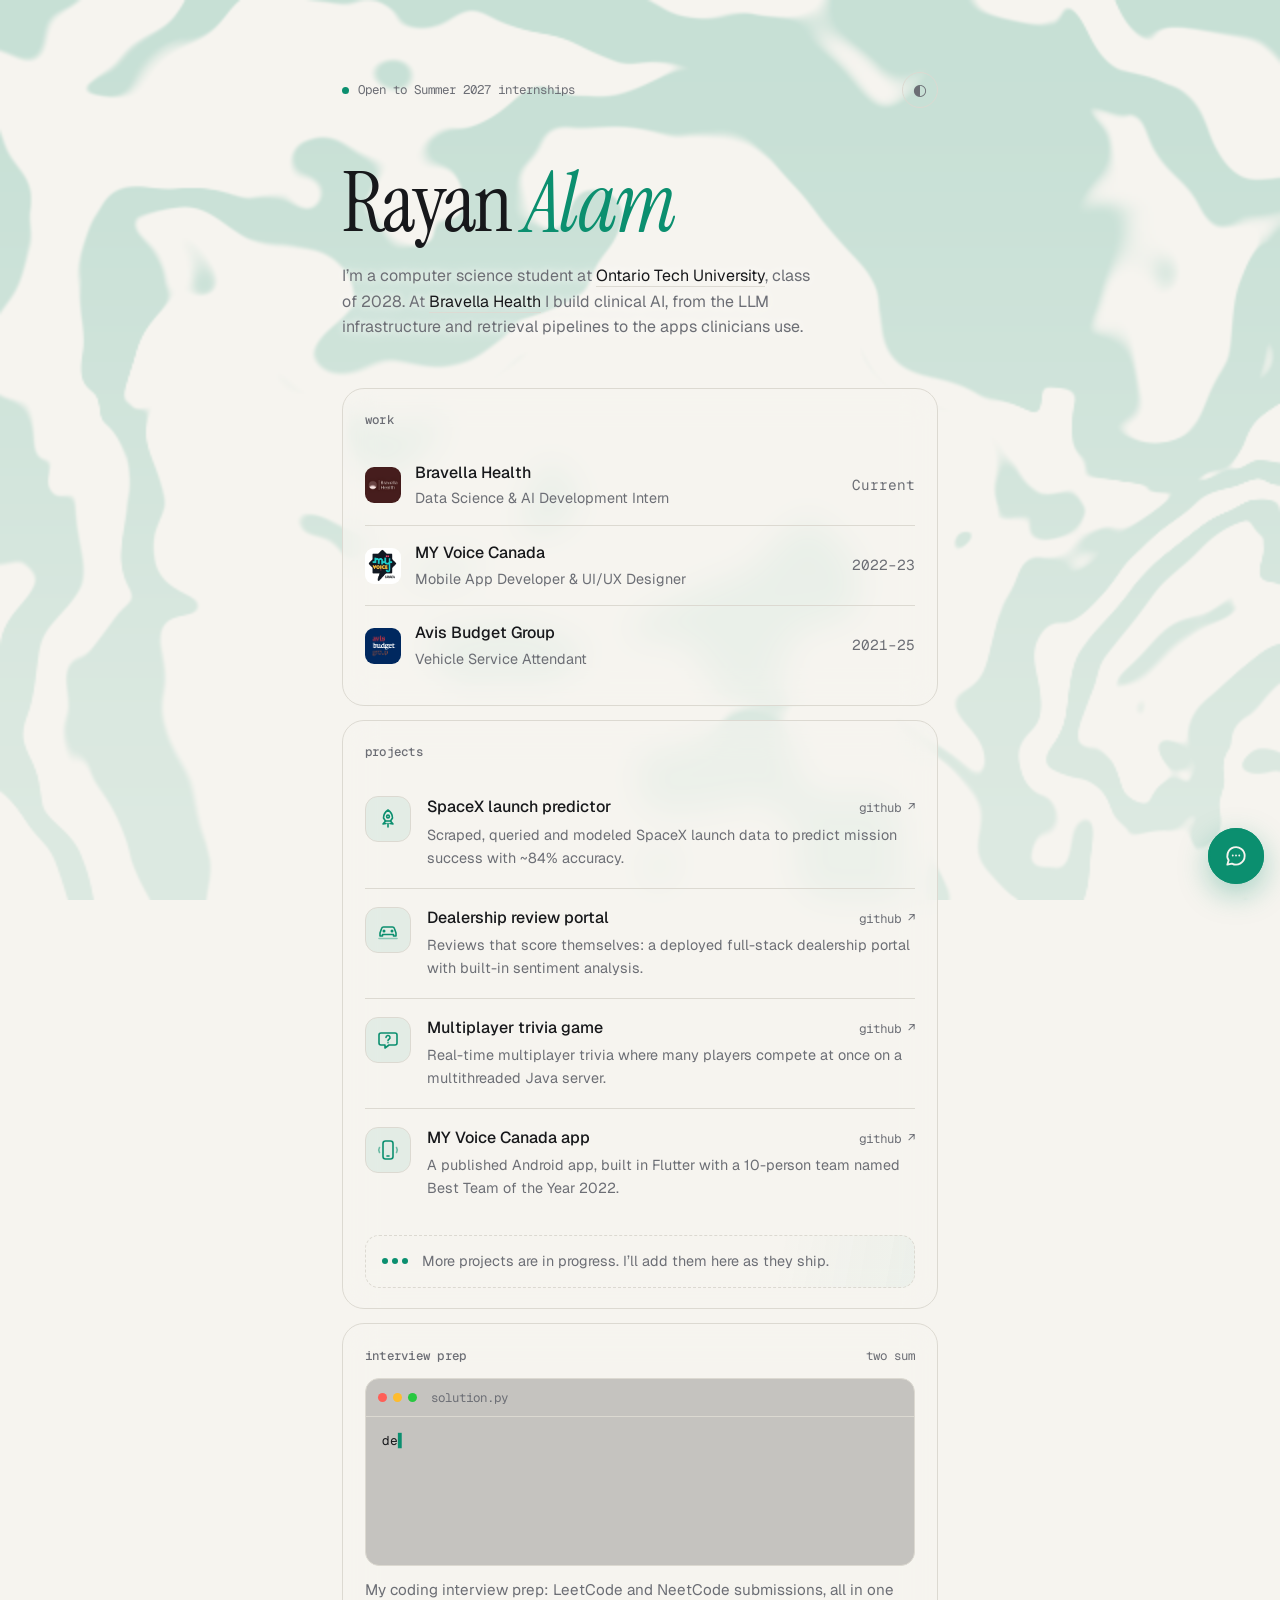
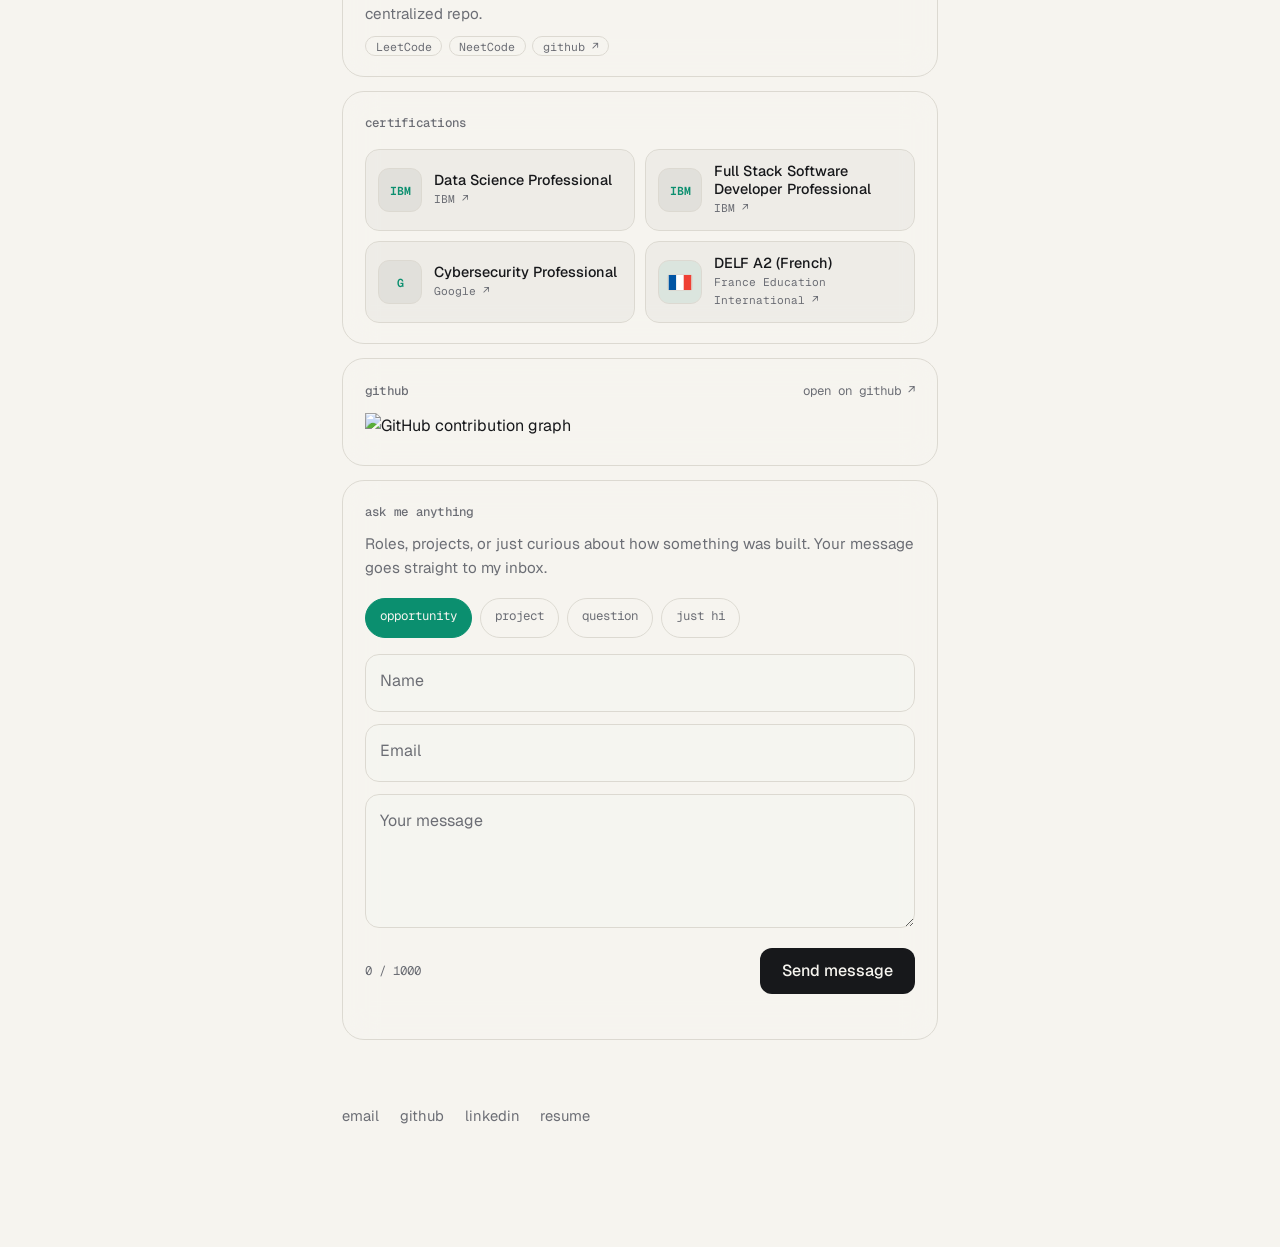
==== commit f51a62e4: "Update title for portfolio page" ====
--- a/index.html
+++ b/index.html
@@ -3,7 +3,7 @@
 <head>
 <meta charset="UTF-8">
 <meta name="viewport" content="width=device-width, initial-scale=1, viewport-fit=cover">
-<title>Rayan Alam</title>
+<title>Rayan Alam | Portfolio</title>
 <meta name="description" content="Rayan Alam: computer science at Ontario Tech, building clinical AI and full-stack software.">
 <meta name="theme-color" content="#0c0d10">
 <link rel="icon" href="images/favicon.svg" type="image/svg+xml">
@@ -131,4 +131,4 @@
 <!-- All behaviour lives in script.js -->
 <script src="script.js" defer></script>
 </body>
-</html>+</html>
